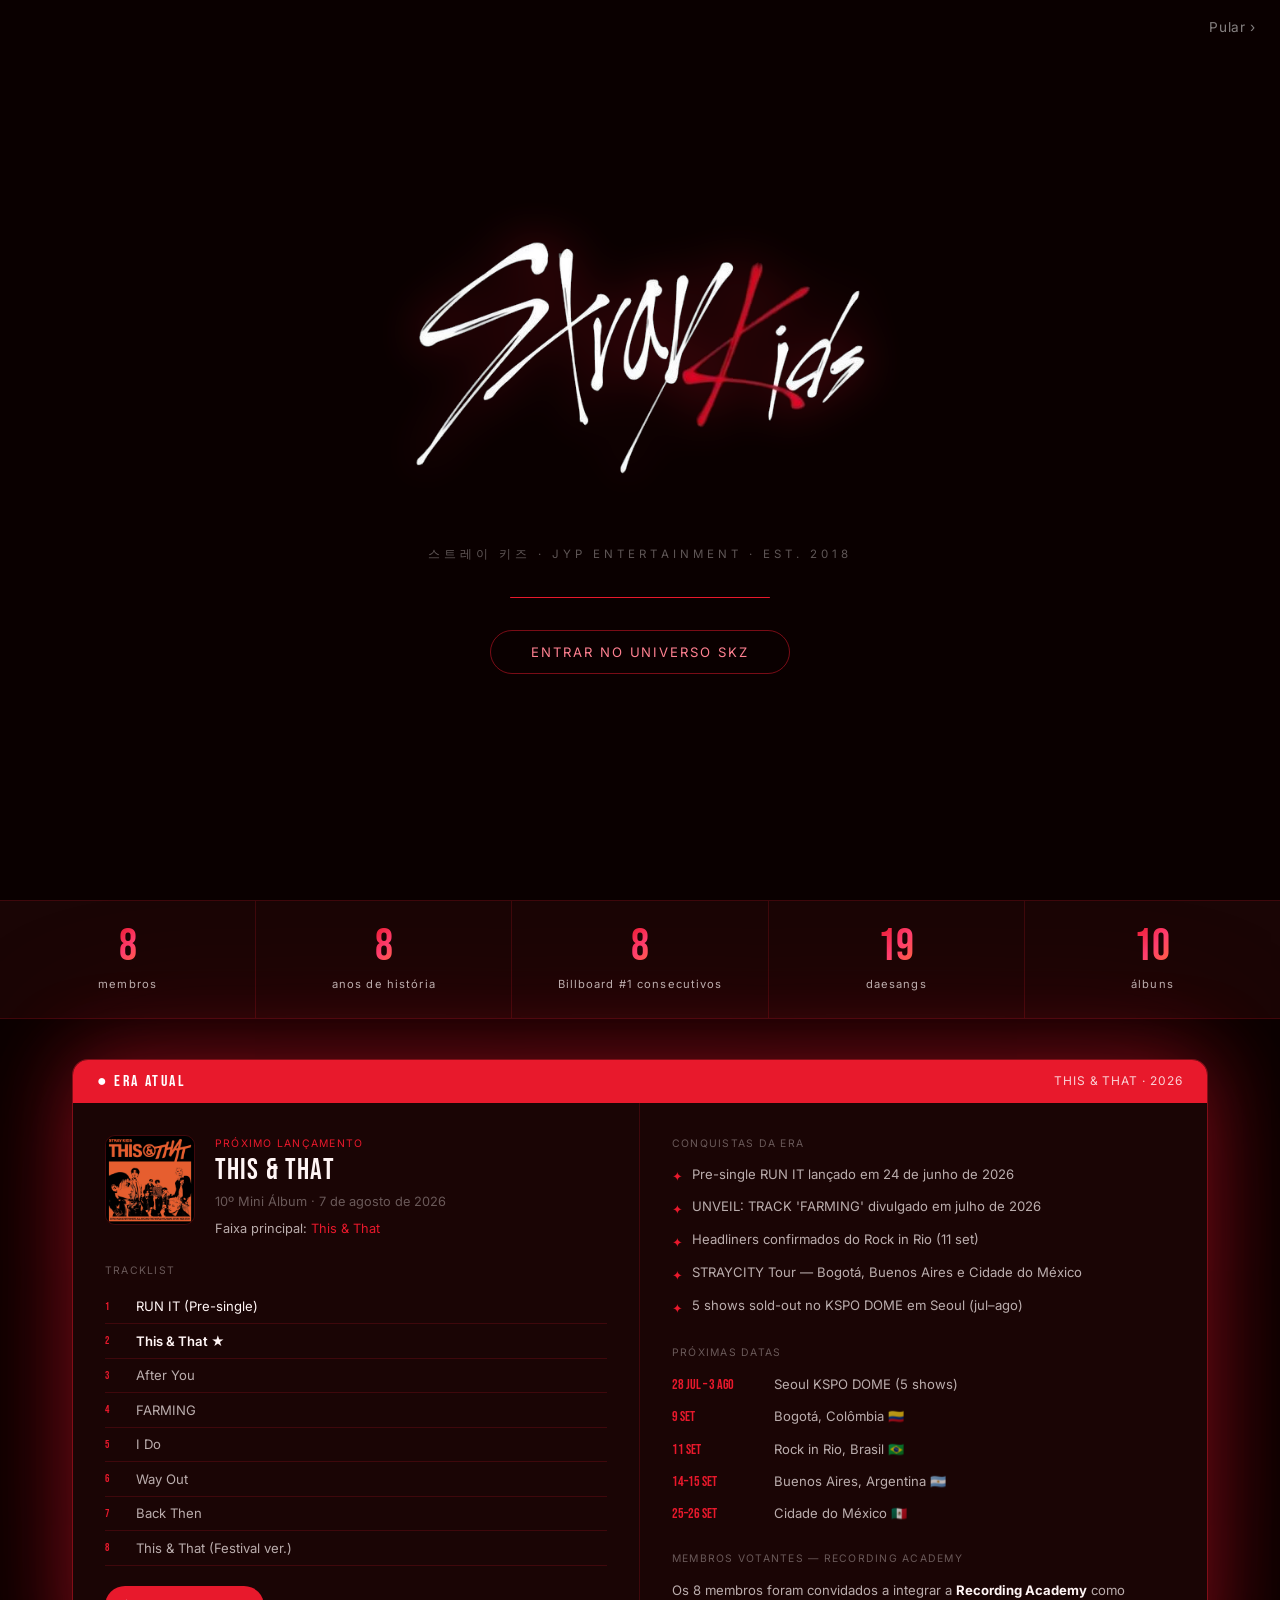
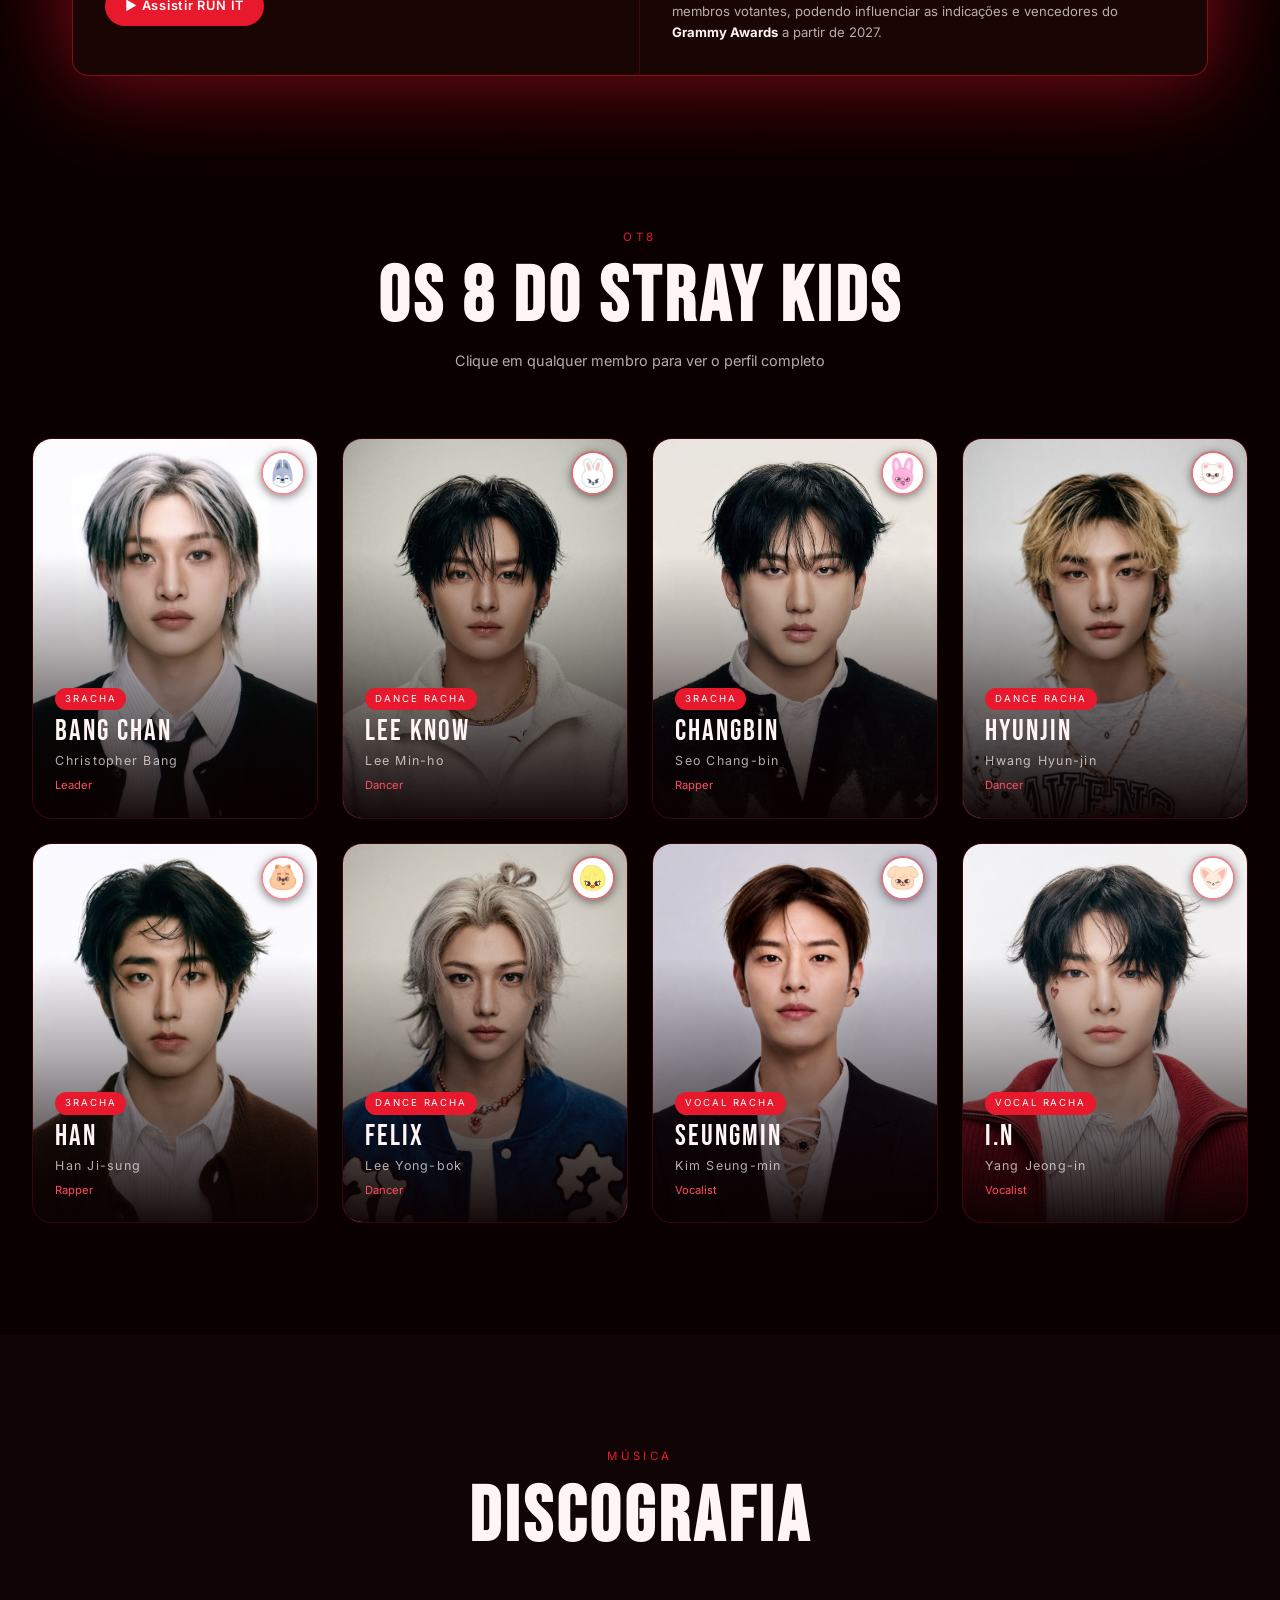
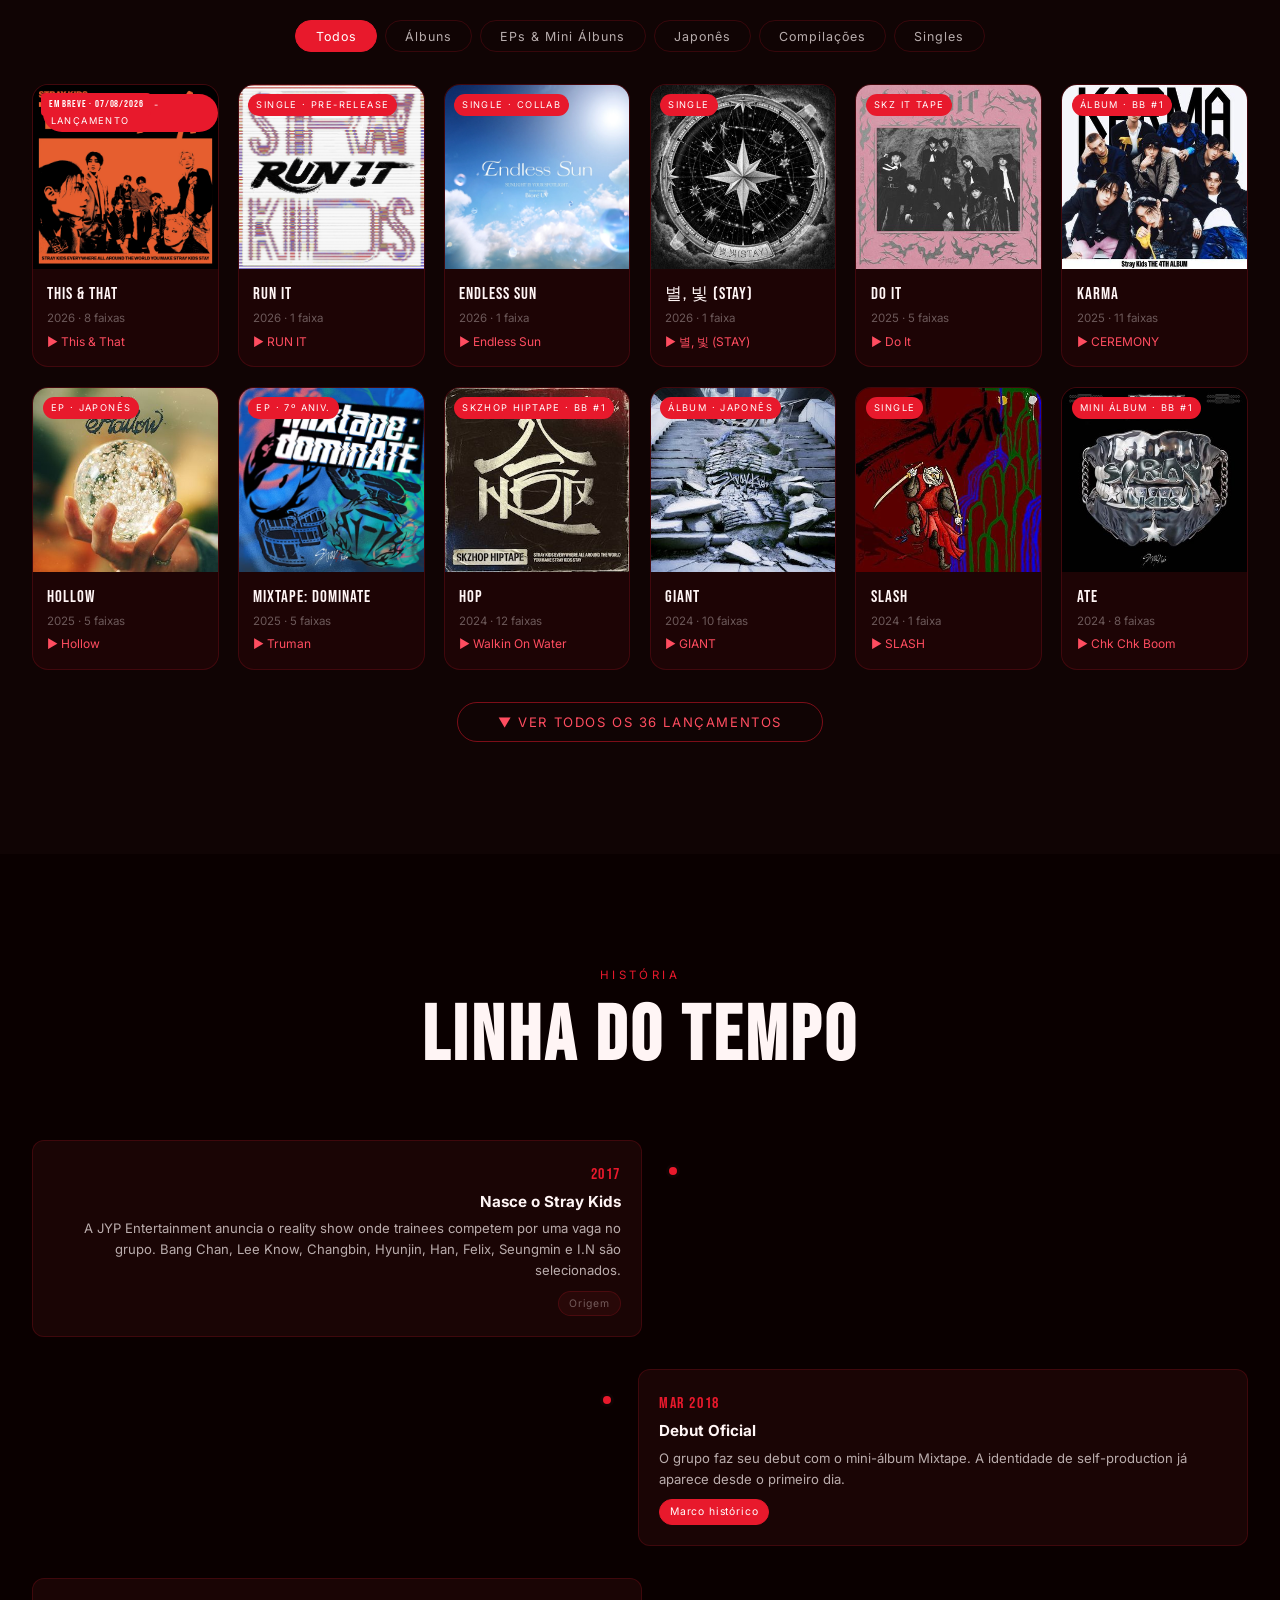
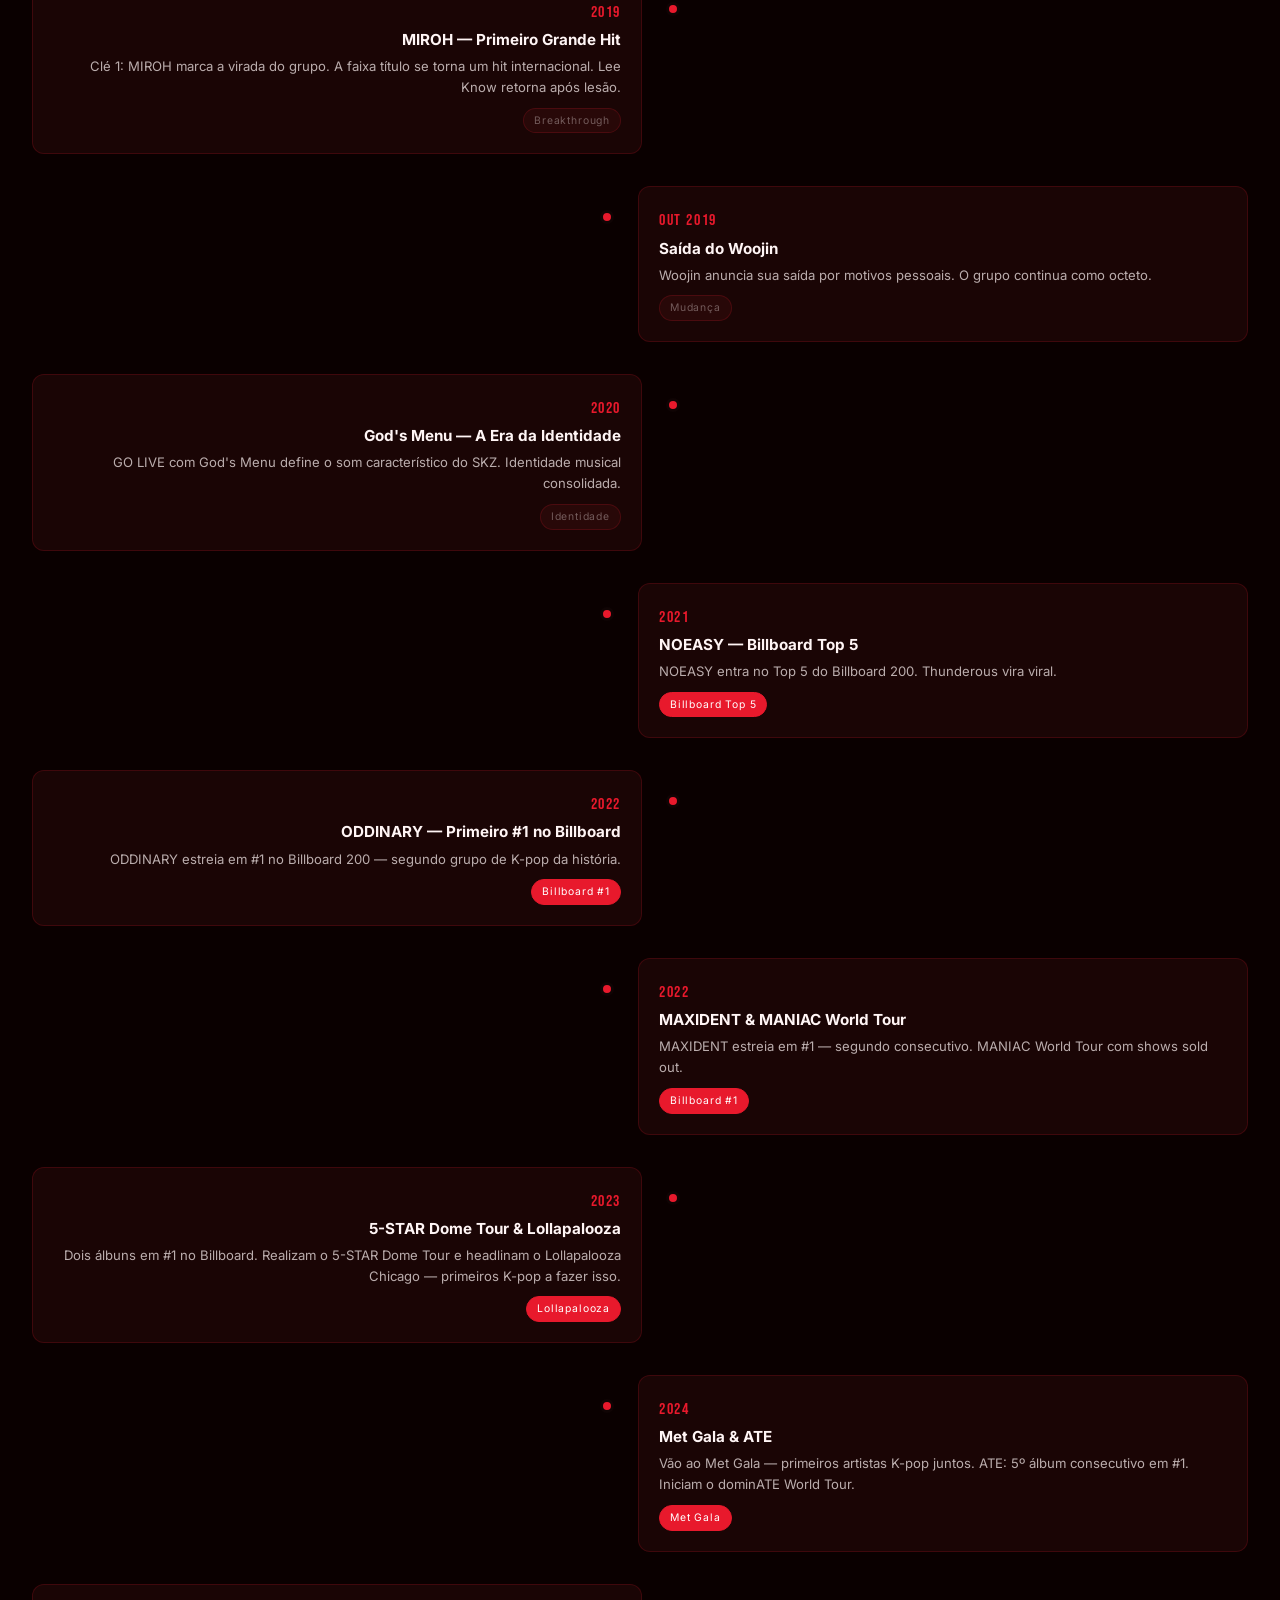
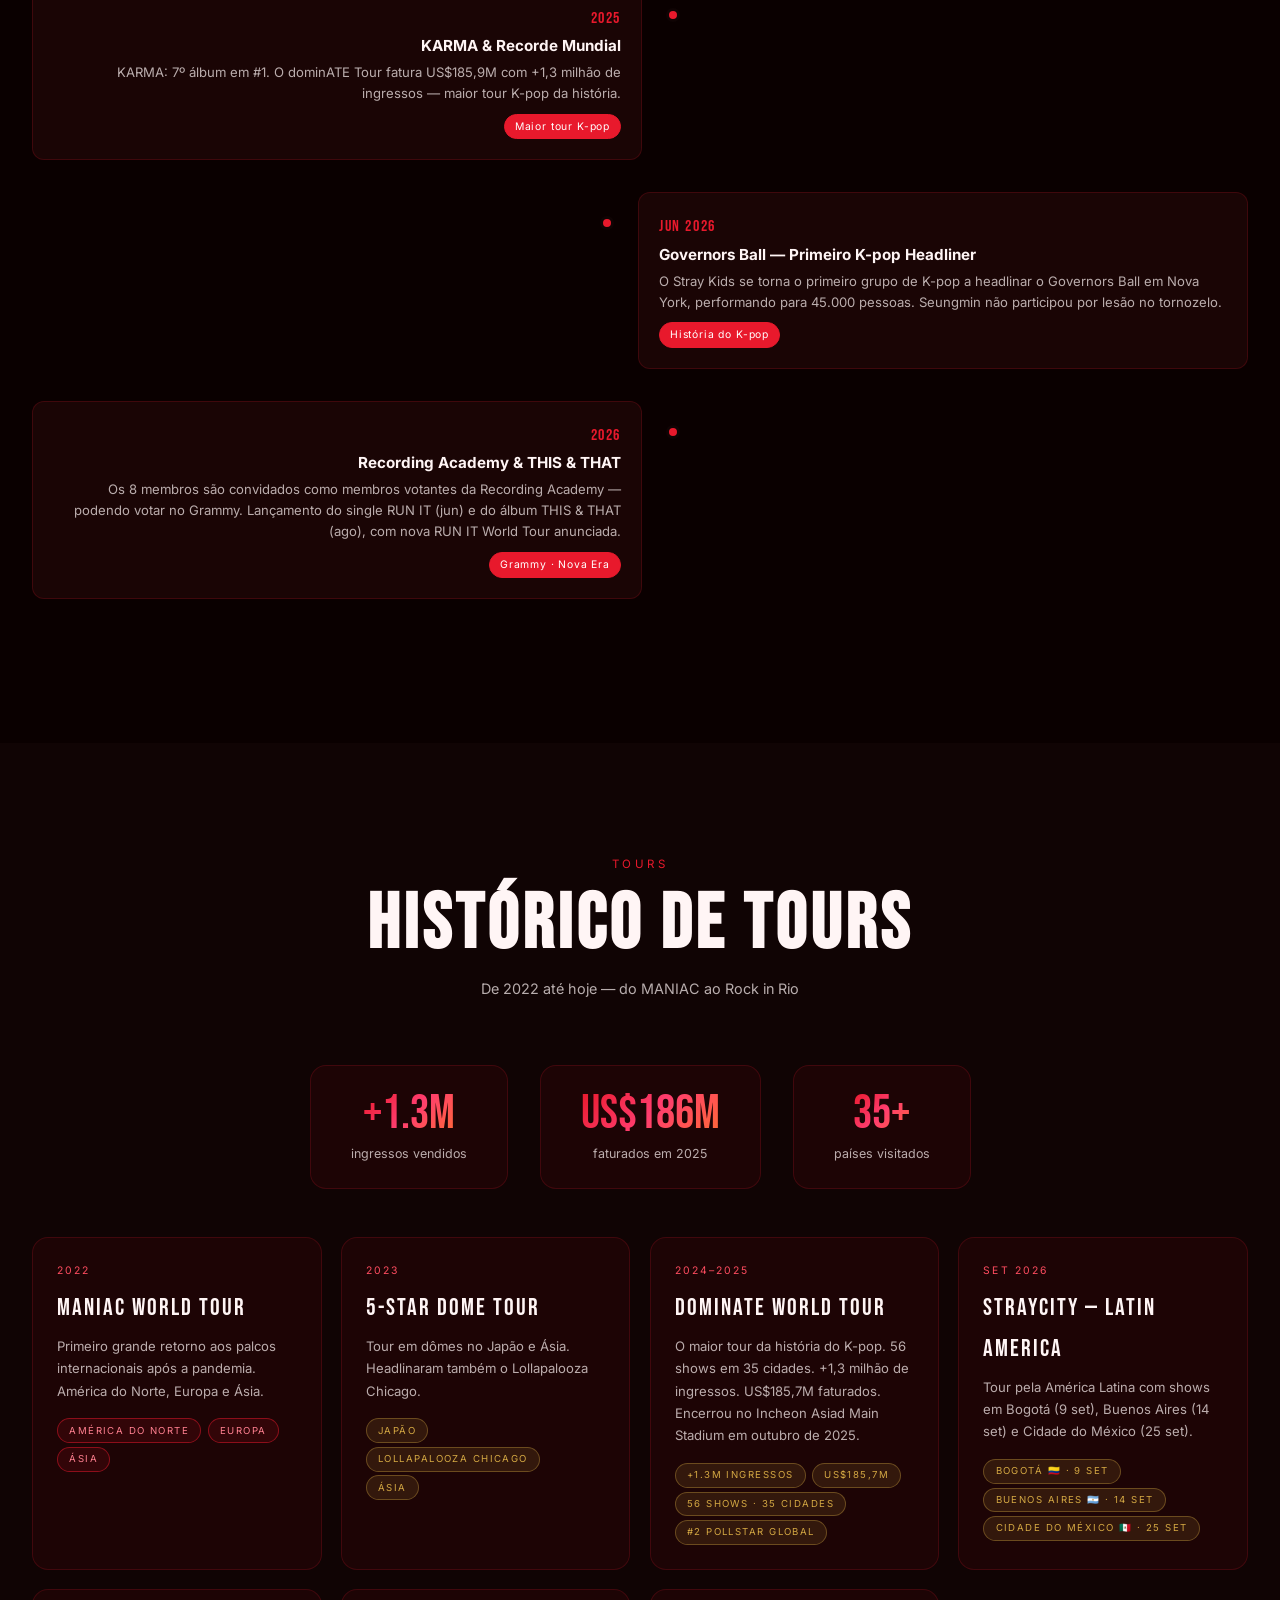
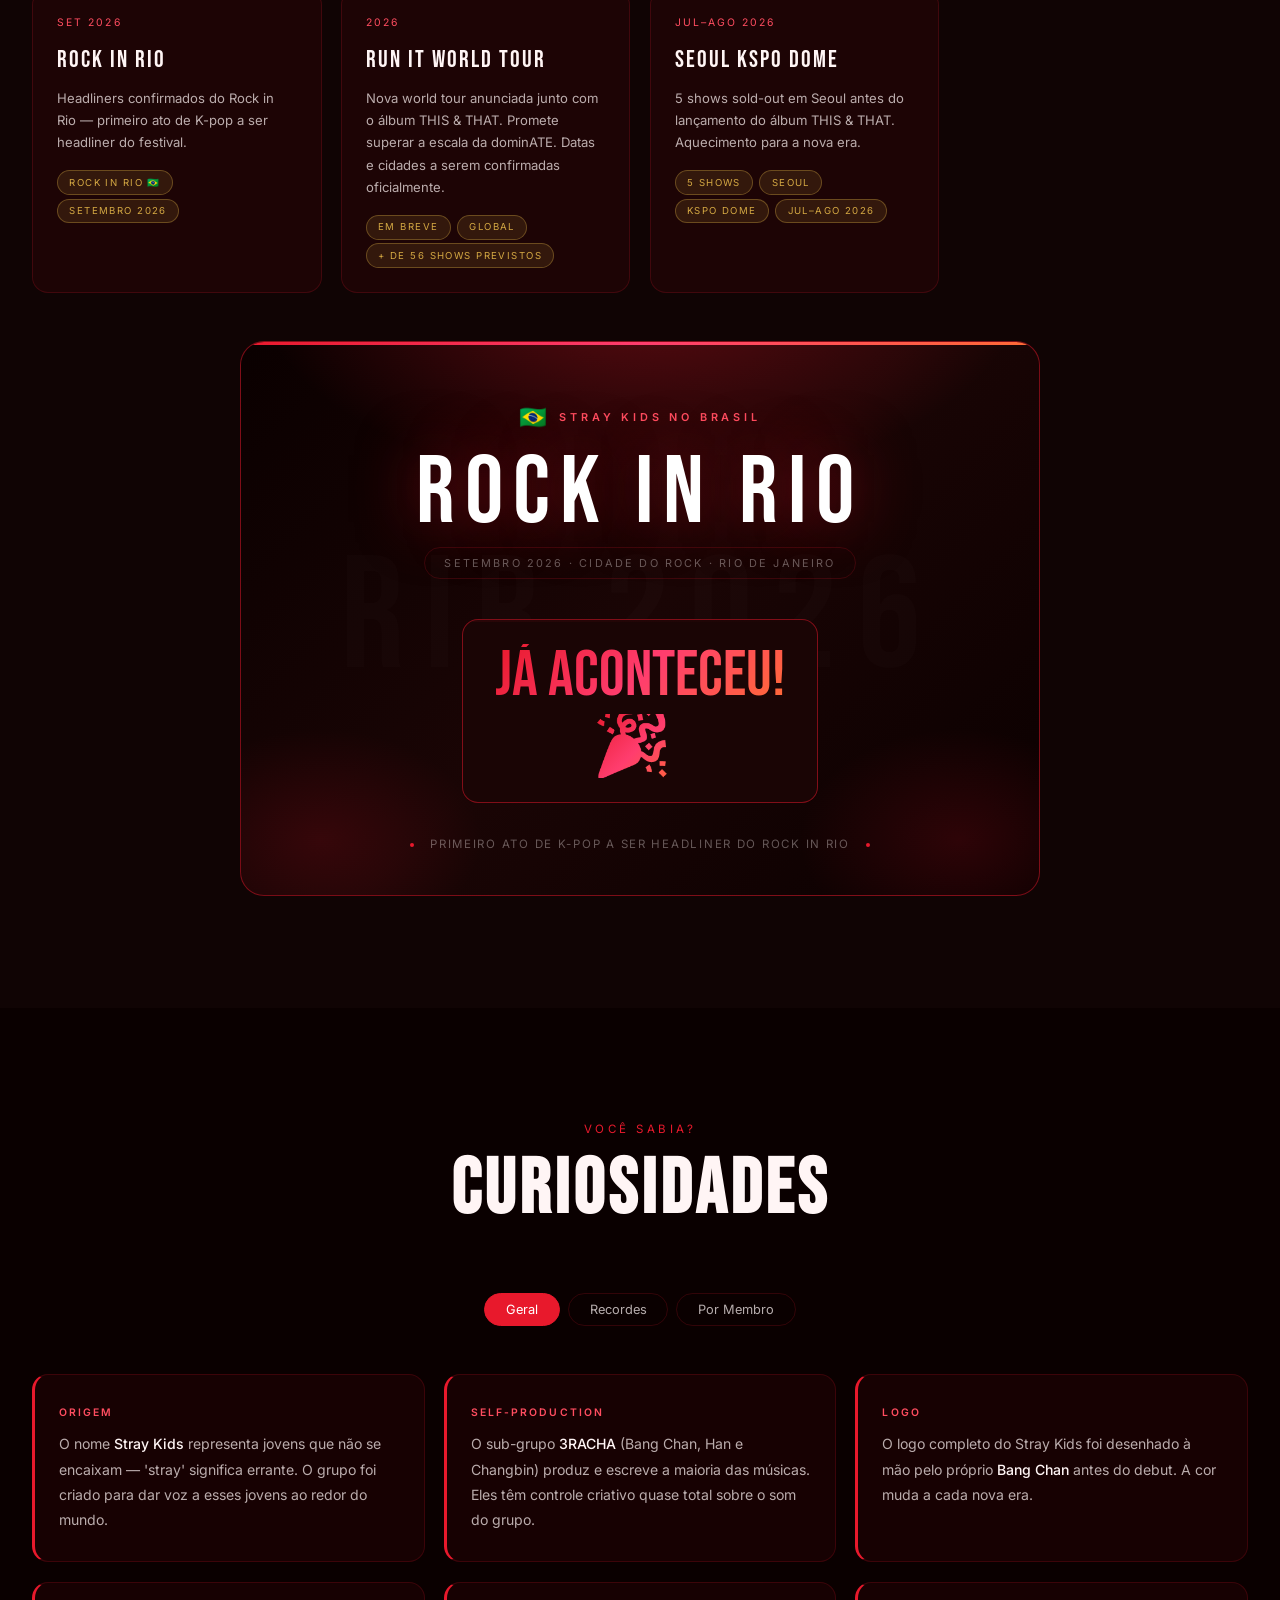
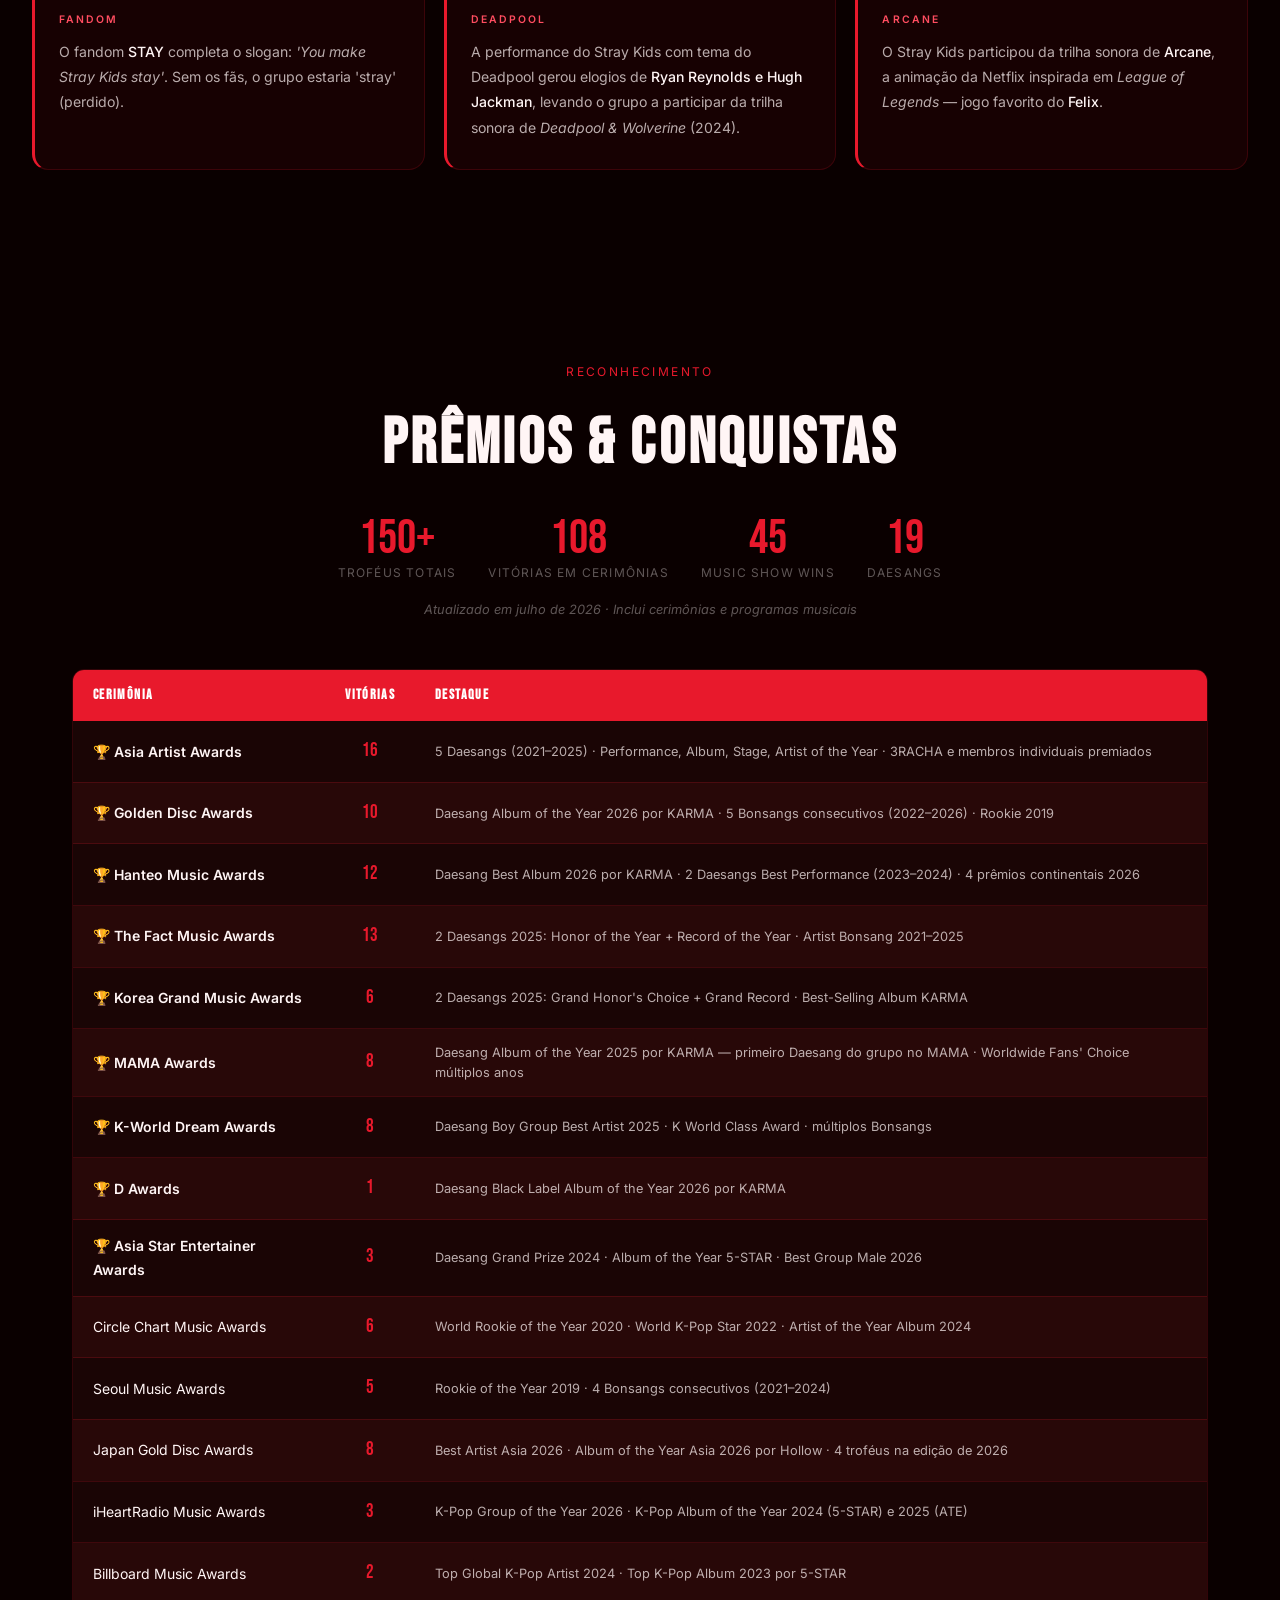
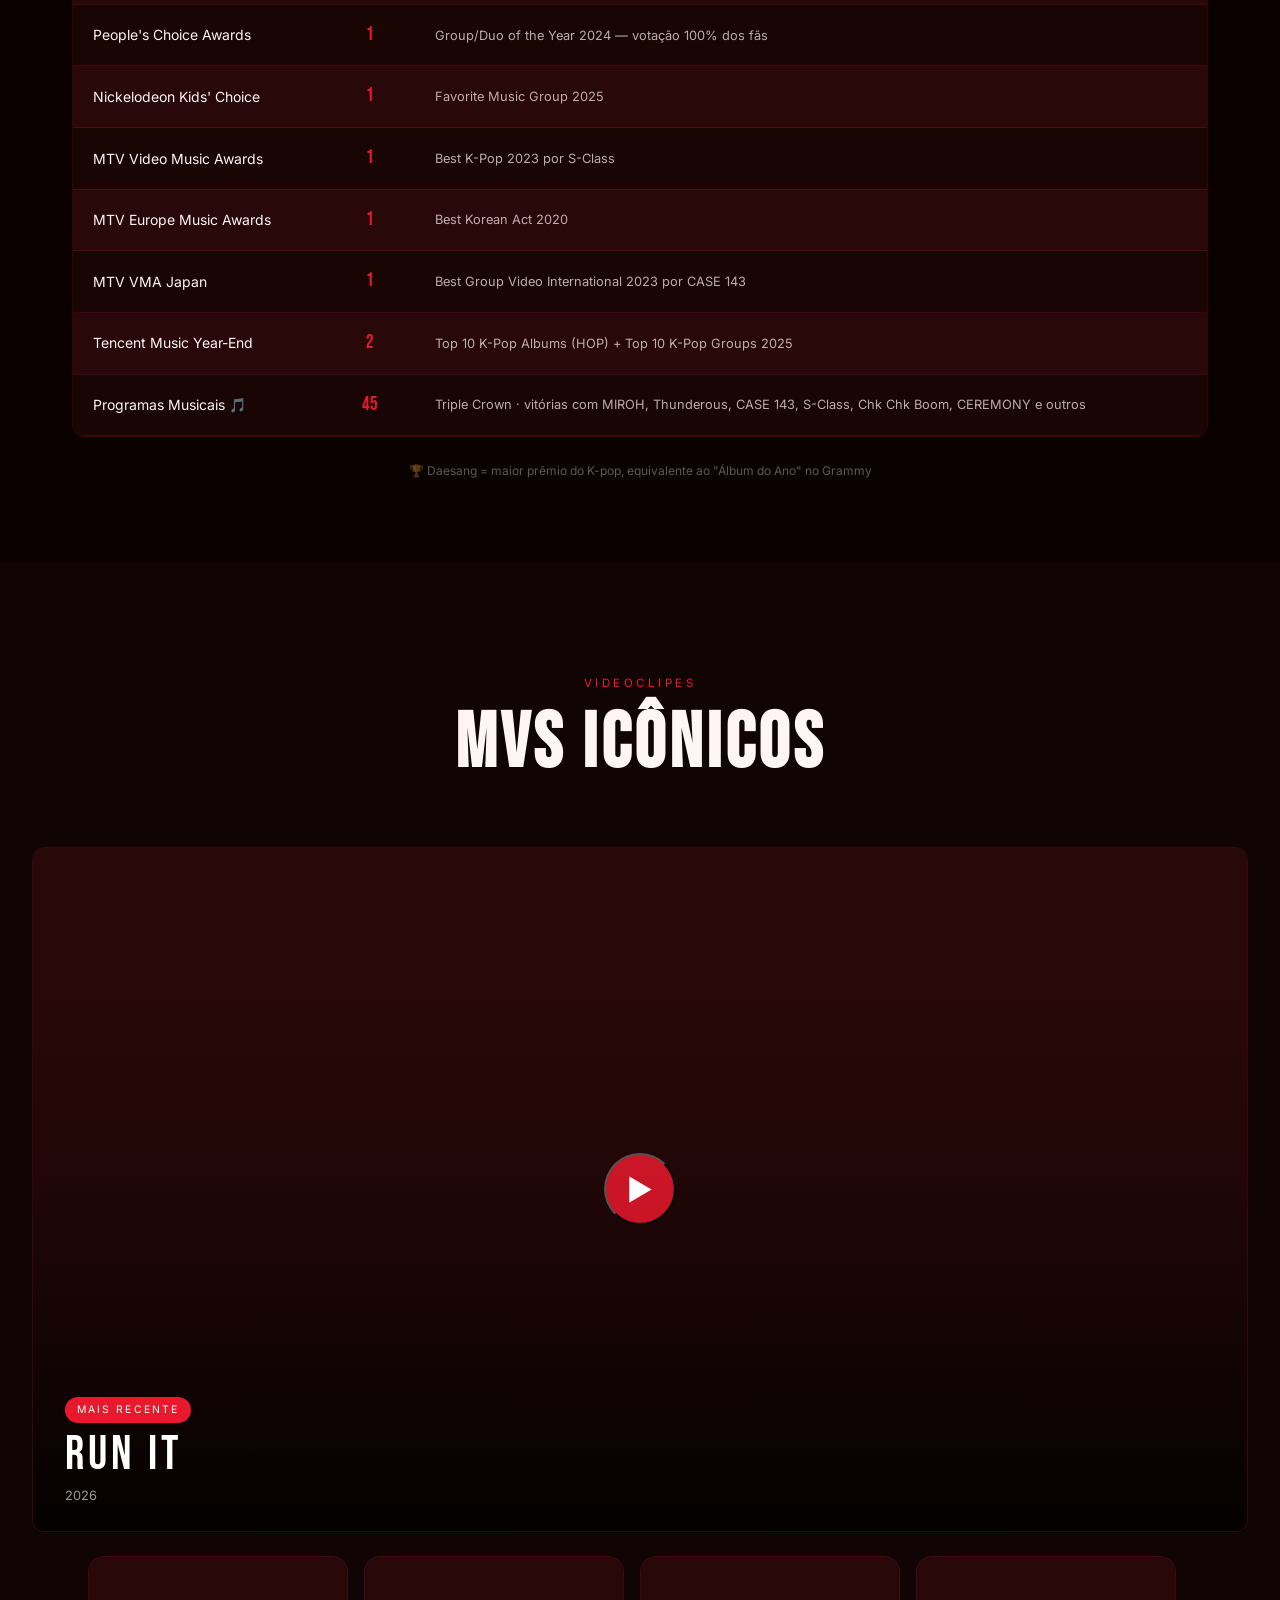
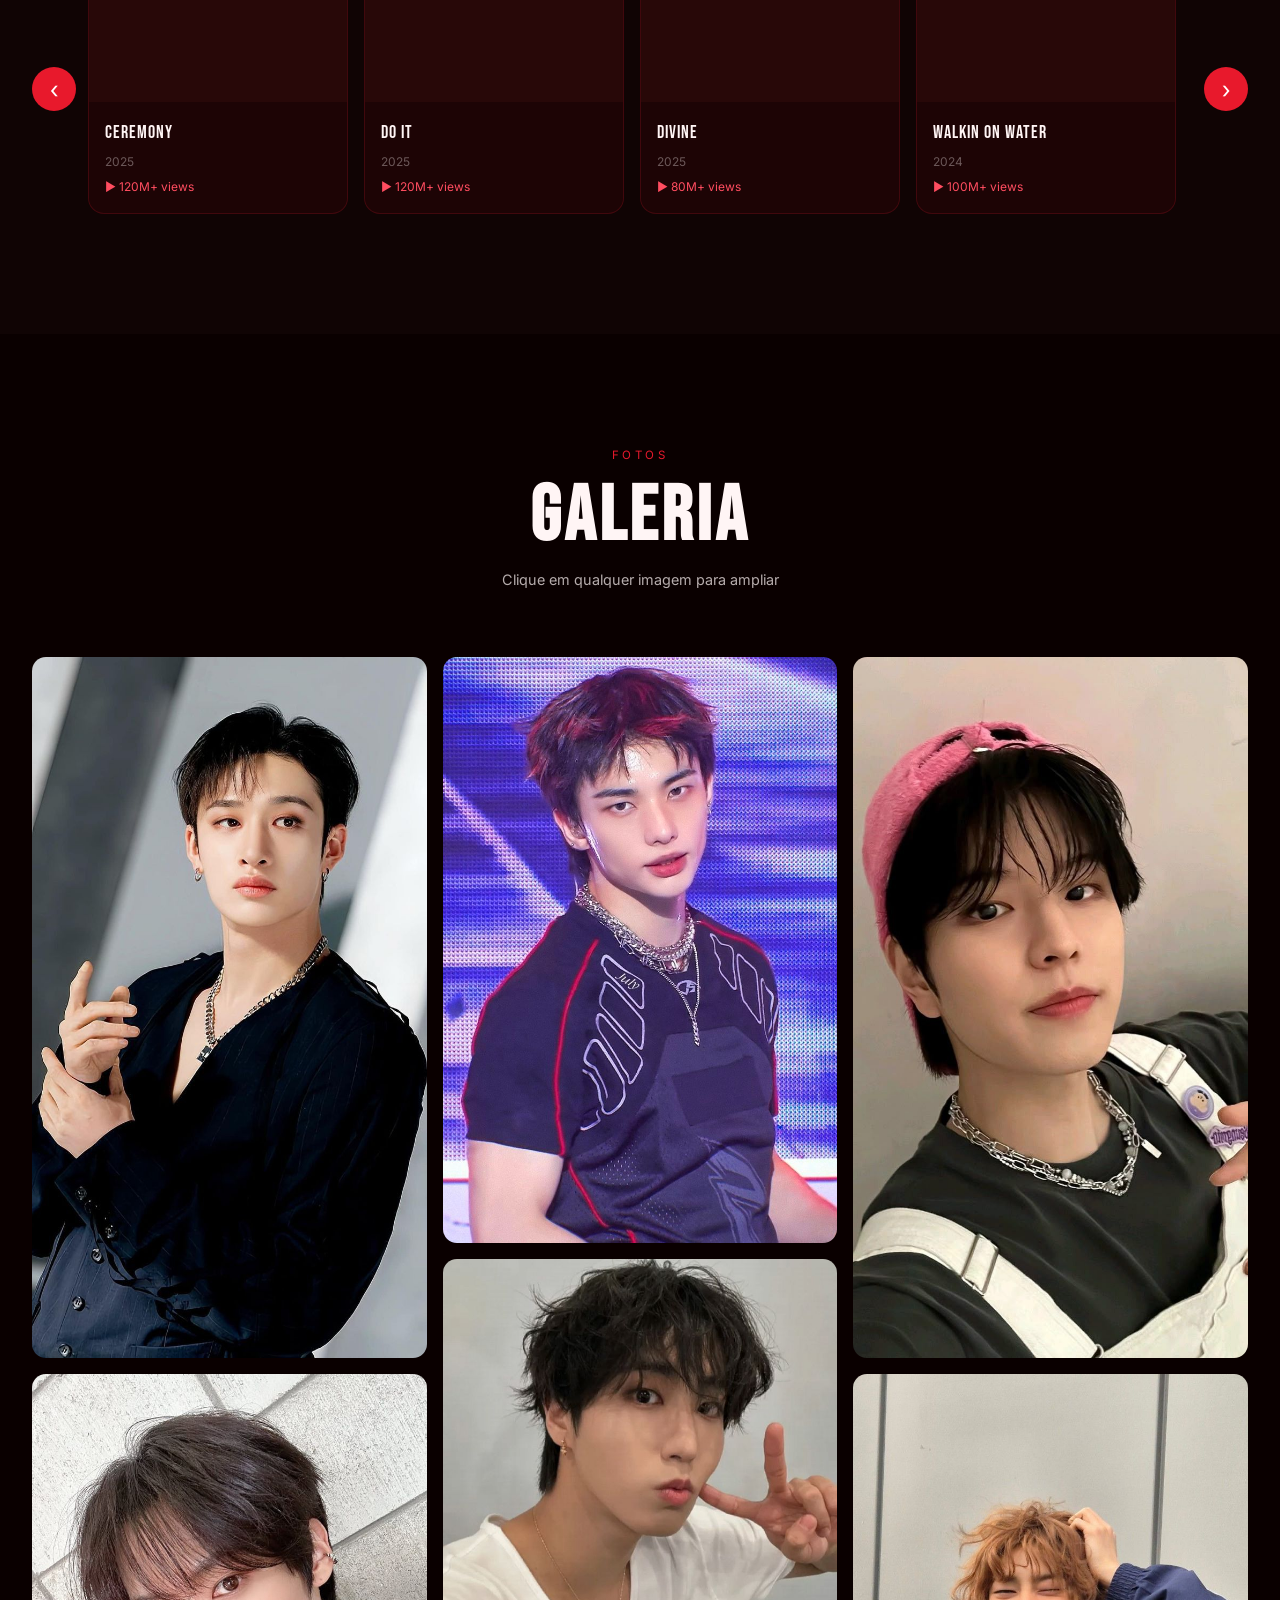
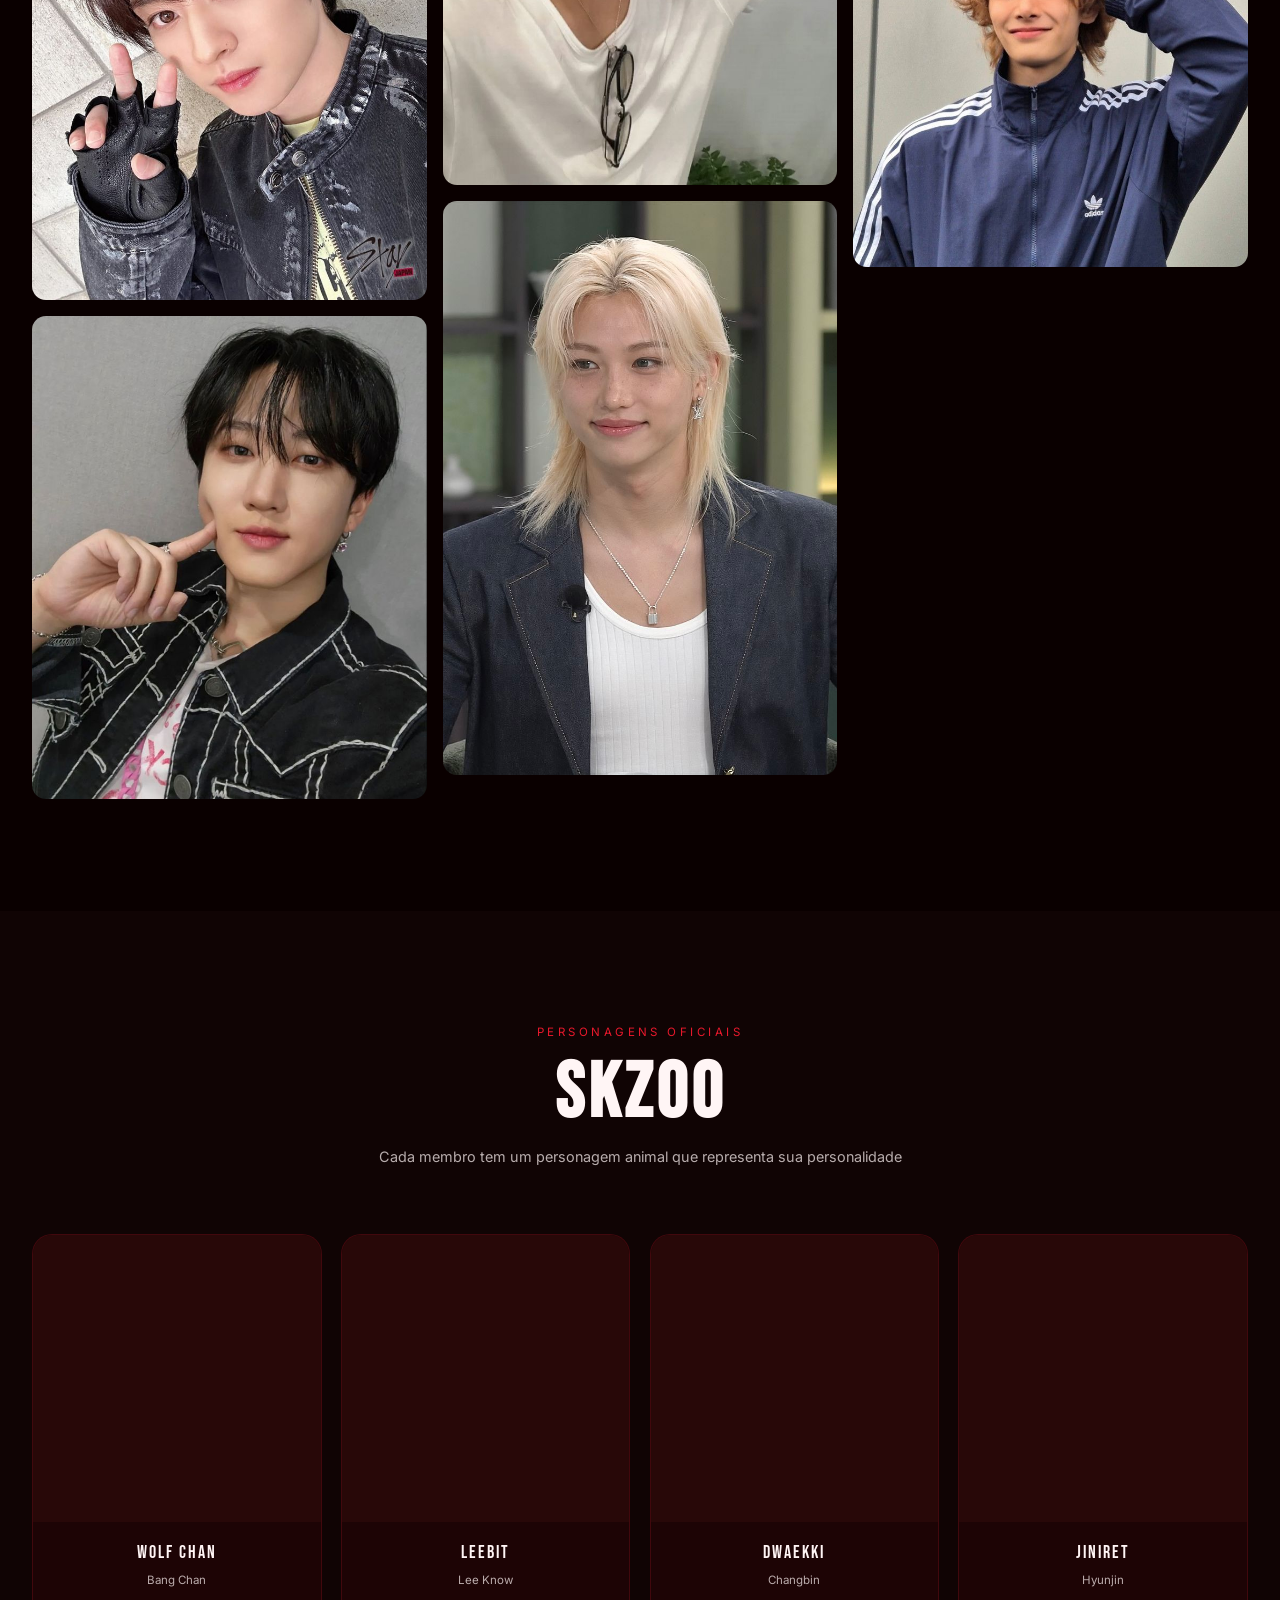
==== index.html @ e3e74835 "feat: guia de conteúdo, além da música, universo SKZ, TASY card, navbar dropdown, stream & votar rep" ====
<!DOCTYPE html>
<html lang="pt-BR">
<head>
  <meta charset="UTF-8" />
  <meta name="viewport" content="width=device-width, initial-scale=1.0" />
  <title>Stray Kids — Guia para Novos STAYs</title>
  <meta name="description" content="Fan page completa do Stray Kids — membros, discografia, SKZoo, MVs, tours, curiosidades e muito mais." />
  <meta name="keywords" content="Stray Kids, SKZ, K-pop, STAY, Bang Chan, Lee Know, Changbin, Hyunjin, Han, Felix, Seungmin, I.N, JYP" />
  <meta property="og:title" content="Stray Kids — Guia para Novos STAYs" />
  <meta property="og:description" content="Tudo sobre o Stray Kids: membros, discografia, MVs, curiosidades, tours e muito mais!" />
  <meta property="og:image" content="https://i.pinimg.com/1200x/72/25/51/7225515ff73a11383d014120bccc9230.jpg" />
  <meta property="og:url" content="https://laysa-eserrao.github.io/stray-kids-fanpage/" />
  <meta name="twitter:card" content="summary_large_image" />
  <link rel="icon" type="image/x-icon" href="favicon.ico">
  <link rel="icon" type="image/png" sizes="32x32" href="favicon-32x32.png">
  <link rel="apple-touch-icon" sizes="180x180" href="apple-touch-icon.png">
  <link rel="stylesheet" href="style.css" />
  <link href="https://fonts.googleapis.com/css2?family=Bebas+Neue&family=Inter:wght@400;500;600&display=swap" rel="stylesheet" />
  <!-- Google Analytics -->
  <script async src="https://www.googletagmanager.com/gtag/js?id=G-WPNMTCYJ6Q"></script>
  <script>window.dataLayer=window.dataLayer||[];function gtag(){dataLayer.push(arguments);}gtag('js',new Date());gtag('config','G-WPNMTCYJ6Q');</script>
</head>
<body>

<!-- INTRO -->
<div id="introScreen">
  <img id="introLogoImg" src="skz-logo-dark.png" alt="Stray Kids" style="width:min(480px,85vw);height:auto;object-fit:contain;margin-bottom:1.5rem;filter:drop-shadow(0 0 24px rgba(232,25,44,0.4))">
  <div class="intro-sub">스트레이 키즈 · JYP Entertainment · Est. 2018</div>
  <div class="intro-bar"><div class="intro-fill"></div></div>
  <button id="introSkipBtn" style="position:absolute;top:1.2rem;right:1.5rem;background:transparent;border:none;color:rgba(255,255,255,0.5);font-size:.85rem;cursor:pointer;letter-spacing:.05em">Pular ›</button>
  <button class="intro-enter-btn" id="introEnterBtn">Entrar no Universo SKZ</button>
</div>

<!-- NAV -->
<nav id="navbar">
  <a href="#" class="nav-logo" id="navLogo">
    <img id="logoImg" src="skz-logo-dark.png" alt="Stray Kids" style="height:32px;width:auto;object-fit:contain;transition:opacity .3s">
  </a>
  <ul class="nav-links" id="navLinks">
    <li><a href="#era-atual">Era Atual</a></li>
    <li><a href="#membros">Membros</a></li>
    <li><a href="#discografia">Discografia</a></li>
    <li><a href="#timeline">História</a></li>
    <li><a href="#tours">Tours</a></li>
    <li><a href="#mvs">MVs</a></li>
    <li><a href="#galeria">Galeria</a></li>
    <li class="nav-dropdown">
      <button class="nav-dropdown-btn" type="button">Mais ▾</button>
      <div class="nav-dropdown-menu">
        <a href="#curiosidades" class="nav-dropdown-item">Curiosidades</a>
        <a href="#premios" class="nav-dropdown-item">Prêmios</a>
        <a href="#skzoo" class="nav-dropdown-item">SKZoo</a>
        <a href="#novos-stays" class="nav-dropdown-item">Novos STAYs</a>
        <a href="#universo" class="nav-dropdown-item">Universo SKZ</a>
        <a href="#alem-da-musica" class="nav-dropdown-item">Além da Música</a>
        <a href="#guia-conteudo" class="nav-dropdown-item">Guia de Conteúdo</a>
      </div>
    </li>
  </ul>
  <div class="nav-controls">
    <div id="langControls" class="lang-controls"></div>
    <button class="nav-search-btn" id="searchOpenBtn" title="Buscar" aria-label="Abrir busca">🔍</button>
    <button id="themeToggleBtn" class="nav-btn" aria-label="Alternar tema claro/escuro">🌙</button>
    <button class="nav-toggle" id="navToggle" aria-label="Abrir menu">☰</button>
  </div>
</nav>

<!-- HERO -->
<section id="hero">
  <div class="hero-bg"></div>
  <canvas id="heroCanvas"></canvas>
  <div class="hero-content">
    <div class="hero-badge"><span class="badge-dot"></span><span>Rock in Rio 2026 · Setembro 🇧🇷</span></div>
    <p class="hero-eyebrow">스트레이 키즈 · JYP Entertainment · Self-produced · Est. 2018</p>
    <h1 class="hero-title">
      <img id="heroLogoImg" src="skz-logo-dark.png" alt="Stray Kids" style="width:min(600px,85vw);height:auto;object-fit:contain;filter:drop-shadow(0 0 28px rgba(232,25,44,0.35))">
    </h1>
    <p class="hero-tagline">"You make Stray Kids stay"</p>
    <div class="hero-members">
      <span>Bang Chan</span><span>·</span><span>Lee Know</span><span>·</span>
      <span>Changbin</span><span>·</span><span>Hyunjin</span><span>·</span>
      <span>Han</span><span>·</span><span>Felix</span><span>·</span>
      <span>Seungmin</span><span>·</span><span>I.N</span>
    </div>
    <div class="hero-btns">
      <a href="#membros" class="btn btn-primary">Conhecer os membros →</a>
      <a href="#discografia" class="btn btn-outline">Ver discografia</a>
    </div>
  </div>
  <div class="hero-scroll"><span>Scroll</span><div class="scroll-line"></div></div>
</section>

<!-- STATS -->
<div class="stats-bar" id="statsBar">
  <div class="stat-item"><span class="stat-num" data-target="8">0</span><span class="stat-label">membros</span></div>
  <div class="stat-item"><span class="stat-num" data-target="8">0</span><span class="stat-label">anos de história</span></div>
  <div class="stat-item"><span class="stat-num" data-target="8">0</span><span class="stat-label">Billboard #1 consecutivos</span></div>
  <div class="stat-item"><span class="stat-num" data-target="19">0</span><span class="stat-label">daesangs</span></div>
  <div class="stat-item"><span class="stat-num" data-target="10">0</span><span class="stat-label">álbuns</span></div>
</div>

<!-- ERA ATUAL -->
<section id="era-atual" style="padding:2.5rem 2rem;max-width:1200px;margin:0 auto">
  <div id="eraAtualContainer"></div>
</section>

<!-- MEMBROS -->
<section id="membros" class="section">
  <div class="section-header">
    <span class="section-label" data-i18n="members_label">OT8</span>
    <h2 class="section-title" data-i18n="members_title">Os 8 do Stray Kids</h2>
    <p class="section-desc">Clique em qualquer membro para ver o perfil completo</p>
  </div>
  <div class="members-grid" id="membersGrid"></div>
</section>

<!-- MODAL -->
<div id="memberModal" class="modal-backdrop hidden" role="dialog" aria-modal="true" aria-label="Perfil do membro">
  <div class="member-modal">
    <button class="modal-close-btn" id="modalCloseBtn" aria-label="Fechar perfil do membro">✕</button>
    <div class="modal-img-side" id="modalImgSide"></div>
    <div class="modal-info-side" id="modalInfoSide"></div>
  </div>
</div>

<!-- DISCOGRAFIA -->
<section id="discografia" class="section-alt">
  <div class="section-header">
    <span class="section-label" data-i18n="disco_label">Música</span>
    <h2 class="section-title" data-i18n="disco_title">Discografia</h2>
  </div>
  <div class="disco-filters">
    <button class="filter-btn active" data-filter="all">Todos</button>
    <button class="filter-btn" data-filter="full">Álbuns</button>
    <button class="filter-btn" data-filter="ep">EPs & Mini Álbuns</button>
    <button class="filter-btn" data-filter="japanese">Japonês</button>
    <button class="filter-btn" data-filter="compilation">Compilações</button>
    <button class="filter-btn" data-filter="single">Singles</button>
  </div>
  <div class="disco-grid" id="discoGrid"></div>
</section>

<!-- TIMELINE -->
<section id="timeline" class="section">
  <div class="section-header">
    <span class="section-label" data-i18n="history_label">História</span>
    <h2 class="section-title" data-i18n="history_title">Linha do Tempo</h2>
  </div>
  <div class="timeline-container" id="timelineContainer"></div>
</section>

<!-- TOURS -->
<section id="tours" class="section-alt">
  <div class="section-header">
    <span class="section-label" data-i18n="tours_label">Tours</span>
    <h2 class="section-title" data-i18n="tours_title">Histórico de Tours</h2>
    <p class="section-desc">De 2022 até hoje — do MANIAC ao Rock in Rio</p>
  </div>
  <div class="tour-stats-row">
    <div class="tour-stat-card"><span class="tour-stat-num">+1.3M</span><span class="tour-stat-label">ingressos vendidos</span></div>
    <div class="tour-stat-card"><span class="tour-stat-num">US$186M</span><span class="tour-stat-label">faturados em 2025</span></div>
    <div class="tour-stat-card"><span class="tour-stat-num">35+</span><span class="tour-stat-label">países visitados</span></div>
  </div>
  <div class="tours-grid" id="toursGrid"></div>
  <div class="rir-wrap">
    <div class="rir-bg-text">RIR 2026</div>
    <div class="rir-top">
      <span class="rir-flag">🇧🇷</span>
      <span class="rir-eyebrow">Stray Kids no Brasil</span>
    </div>
    <div class="rir-title">ROCK IN RIO</div>
    <div class="rir-date-badge">Setembro 2026 · Cidade do Rock · Rio de Janeiro</div>
    <div class="rir-units" id="rirCountdown"></div>
    <div class="rir-bottom">
      <span class="rir-dot"></span>
      <span class="rir-tagline">Primeiro ato de K-pop a ser headliner do Rock in Rio</span>
      <span class="rir-dot"></span>
    </div>
  </div>
</section>

<!-- CURIOSIDADES -->
<section id="curiosidades" class="section">
  <div class="section-header">
    <span class="section-label" data-i18n="facts_label">Você Sabia?</span>
    <h2 class="section-title" data-i18n="facts_title">Curiosidades</h2>
  </div>
  <div class="facts-tabs" id="factsTabs">
    <button class="facts-tab active" data-tab="geral">Geral</button>
    <button class="facts-tab" data-tab="recordes">Recordes</button>
    <button class="facts-tab" data-tab="membros">Por Membro</button>
  </div>
  <div class="facts-grid" id="factsGrid"></div>
</section>

<!-- PRÊMIOS -->
<section id="premios" style="padding:5rem 2rem;max-width:1200px;margin:0 auto">
  <div style="text-align:center;margin-bottom:3rem">
    <p style="font-size:.75rem;letter-spacing:.2em;color:var(--ac);margin-bottom:.5rem">RECONHECIMENTO</p>
    <h2 style="font-family:'Bebas Neue',sans-serif;font-size:clamp(2.5rem,6vw,4rem);color:var(--t1);letter-spacing:.05em;margin-bottom:1rem">Prêmios & Conquistas</h2>
    <div style="display:flex;justify-content:center;gap:2rem;flex-wrap:wrap;margin-bottom:1rem">
      <div style="text-align:center">
        <div style="font-family:'Bebas Neue',sans-serif;font-size:3rem;color:var(--ac);line-height:1">150+</div>
        <div style="font-size:.75rem;letter-spacing:.1em;color:var(--t3)">TROFÉUS TOTAIS</div>
      </div>
      <div style="text-align:center">
        <div style="font-family:'Bebas Neue',sans-serif;font-size:3rem;color:var(--ac);line-height:1">108</div>
        <div style="font-size:.75rem;letter-spacing:.1em;color:var(--t3)">VITÓRIAS EM CERIMÔNIAS</div>
      </div>
      <div style="text-align:center">
        <div style="font-family:'Bebas Neue',sans-serif;font-size:3rem;color:var(--ac);line-height:1">45</div>
        <div style="font-size:.75rem;letter-spacing:.1em;color:var(--t3)">MUSIC SHOW WINS</div>
      </div>
      <div style="text-align:center">
        <div style="font-family:'Bebas Neue',sans-serif;font-size:3rem;color:var(--ac);line-height:1">19</div>
        <div style="font-size:.75rem;letter-spacing:.1em;color:var(--t3)">DAESANGS</div>
      </div>
    </div>
    <p style="font-size:.8rem;color:var(--t3);font-style:italic">Atualizado em julho de 2026 · Inclui cerimônias e programas musicais</p>
  </div>

  <div style="overflow-x:auto;border-radius:12px;border:1px solid var(--bd)">
    <table id="premiosTable" style="width:100%;border-collapse:collapse;font-size:.875rem">
      <thead>
        <tr style="background:var(--ac)">
          <th style="padding:.875rem 1.25rem;text-align:left;font-family:'Bebas Neue',sans-serif;letter-spacing:.1em;color:#fff;font-size:.85rem">CERIMÔNIA</th>
          <th style="padding:.875rem 1.25rem;text-align:center;font-family:'Bebas Neue',sans-serif;letter-spacing:.1em;color:#fff;font-size:.85rem">VITÓRIAS</th>
          <th style="padding:.875rem 1.25rem;text-align:left;font-family:'Bebas Neue',sans-serif;letter-spacing:.1em;color:#fff;font-size:.85rem">DESTAQUE</th>
        </tr>
      </thead>
      <tbody id="premiosTbody"></tbody>
    </table>
  </div>
  <p style="text-align:center;margin-top:1.5rem;font-size:.75rem;color:var(--t3)">🏆 Daesang = maior prêmio do K-pop, equivalente ao "Álbum do Ano" no Grammy</p>
</section>

<!-- MVs -->
<section id="mvs" class="section-alt">
  <div class="section-header">
    <span class="section-label" data-i18n="mvs_label">Videoclipes</span>
    <h2 class="section-title" data-i18n="mvs_title">MVs Icônicos</h2>
  </div>
  <div id="mvsFeatured"></div>
  <div class="mvs-wrap">
    <button class="mvs-btn-left" onclick="document.getElementById('mvsCarousel').scrollBy({left:-300,behavior:'smooth'})">‹</button>
    <div id="mvsCarousel" class="mvs-scroll"></div>
    <button class="mvs-btn-right" onclick="document.getElementById('mvsCarousel').scrollBy({left:300,behavior:'smooth'})">›</button>
  </div>
</section>

<!-- GALERIA -->
<section id="galeria" class="section">
  <div class="section-header">
    <span class="section-label" data-i18n="gallery_label">Fotos</span>
    <h2 class="section-title" data-i18n="gallery_title">Galeria</h2>
    <p class="section-desc">Clique em qualquer imagem para ampliar</p>
  </div>
  <div class="gallery-masonry" id="galleryGrid"></div>
</section>

<!-- LIGHTBOX -->
<div id="lightbox" class="lightbox hidden" role="dialog" aria-modal="true" aria-label="Visualização de imagem">
  <button id="lbClose" class="lb-btn lb-close" aria-label="Fechar imagem">✕</button>
  <img id="lbImg" src="" alt="" />
</div>

<!-- SKZOO -->
<section id="skzoo" class="section-alt">
  <div class="section-header">
    <span class="section-label" data-i18n="skzoo_label">Personagens Oficiais</span>
    <h2 class="section-title" data-i18n="skzoo_title">SKZoo</h2>
    <p class="section-desc">Cada membro tem um personagem animal que representa sua personalidade</p>
  </div>
  <div class="skzoo-grid" id="skzooGrid"></div>
</section>


<button id="backToTop" class="back-to-top" aria-label="Voltar ao topo">↑</button>




<!-- PARA NOVOS STAYs -->
<section id="novos-stays" class="section-alt">
  <div class="section-header">
    <span class="section-label" data-i18n="newstays_label">Bem-vindo ao fandom</span>
    <h2 class="section-title" data-i18n="newstays_title">Para Novos STAYs</h2>
    <p class="section-desc">Começando do zero? Aqui está tudo que você precisa saber</p>
  </div>
  <div class="new-stays-grid" id="newStaysGrid"></div>
</section>

<!-- UNIVERSO -->
<section id="universo" style="padding:5rem 2rem;max-width:1200px;margin:0 auto">
  <div style="text-align:center;margin-bottom:3rem">
    <p style="font-size:.75rem;letter-spacing:.2em;color:var(--ac);margin-bottom:.5rem">PARA NOVOS STAYS</p>
    <h2 style="font-family:'Bebas Neue',sans-serif;font-size:clamp(2.5rem,6vw,4rem);color:var(--t1);letter-spacing:.05em">Entenda o Universo SKZ</h2>
    <p style="color:var(--t2);font-size:.95rem;max-width:600px;margin:.75rem auto 0">Tudo que você precisa saber para mergulhar de cabeça no mundo do Stray Kids.</p>
  </div>
  <div id="universoGrid"></div>
</section>

<!-- ALÉM DA MÚSICA -->
<section id="alem-da-musica" style="padding:5rem 2rem;max-width:1200px;margin:0 auto">
  <div style="text-align:center;margin-bottom:3rem">
    <p style="font-size:.75rem;letter-spacing:.2em;color:var(--ac);margin-bottom:.5rem">CURIOSIDADES</p>
    <h2 style="font-family:'Bebas Neue',sans-serif;font-size:clamp(2.5rem,6vw,4rem);color:var(--t1);letter-spacing:.05em">Além da Música</h2>
    <p style="color:var(--t2);font-size:.95rem;max-width:600px;margin:.75rem auto 0">Conheça melhor o Stray Kids além dos palcos e dos álbuns.</p>
  </div>
  <div id="alemGrid"></div>
</section>

<!-- GUIA DE CONTEÚDO -->
<section id="guia-conteudo" style="padding:5rem 2rem;max-width:1200px;margin:0 auto">
  <div style="text-align:center;margin-bottom:3rem">
    <p style="font-size:.75rem;letter-spacing:.2em;color:var(--ac);margin-bottom:.5rem">PARA NOVOS STAYS</p>
    <h2 style="font-family:'Bebas Neue',sans-serif;font-size:clamp(2.5rem,6vw,4rem);color:var(--t1);letter-spacing:.05em">Guia de Conteúdo</h2>
    <p style="color:var(--t2);font-size:.95rem;max-width:600px;margin:.75rem auto 0">Por onde começar a assistir? Escolha sua trilha e mergulhe no universo SKZ.</p>
  </div>
  <div id="guiaGrid"></div>
</section>

<!-- SHARE -->
<div class="share-bar" id="shareBar">
  <span>Compartilhar</span>
  <button onclick="shareTwitter()">𝕏 Twitter</button>
  <button onclick="shareWhatsapp()">WhatsApp</button>
  <button onclick="copyLink()">🔗 Copiar</button>
</div>

<!-- STREAM -->
<section id="stream" class="section">
  <div class="section-header">
    <span class="section-label" data-i18n="stream_label">STAY em Ação</span>
    <h2 class="section-title" data-i18n="stream_title">Stream & Votar</h2>
  </div>

  <div class="stream-grid" id="streamGrid"></div>
</section>

<!-- FOOTER -->
<footer id="footer">
  <div class="footer-logo">STRAY KIDS</div>
  <p class="footer-tagline">"You make Stray Kids stay" — STAY</p>
  <p class="footer-copy">Fan page feita com ❤️ pela Laysa Serrão · Não afiliada à JYP Entertainment · 2026</p>
  <div style="text-align:center;margin-top:1rem;font-size:.72rem;color:var(--t3);letter-spacing:.06em">
    Conteúdo atualizado em 17 de julho de 2026 · Fan page não oficial · Não afiliada à JYP Entertainment
  </div>
</footer>

<!-- BUSCA GLOBAL -->
<div class="search-wrap" id="searchWrap">
  <div class="search-input-wrap">
    <span class="search-input-icon">🔍</span>
    <input class="search-input" id="searchInput" type="text" placeholder="Buscar membros, álbuns, curiosidades..." autocomplete="off" />
    <button class="search-close" id="searchCloseBtn" aria-label="Fechar busca">✕</button>
  </div>
  <div class="search-results" id="searchResults"></div>
</div>

<!-- DRAWER MOBILE -->
<div class="drawer-overlay" id="drawerOverlay"></div>
<div class="drawer" id="drawer">
  <div class="drawer-header">
    <img id="drawerLogoImg" src="skz-logo-dark.png" alt="Stray Kids" style="height:28px;width:auto;object-fit:contain">
    <button class="drawer-close" id="drawerClose" aria-label="Fechar menu">✕</button>
  </div>
  <nav class="drawer-nav">
    <a href="#era-atual"    onclick="closeDrawer()">Era Atual</a>
    <a href="#membros"      onclick="closeDrawer()">Membros</a>
    <a href="#discografia"  onclick="closeDrawer()">Discografia</a>
    <a href="#timeline"     onclick="closeDrawer()">História</a>
    <a href="#tours"        onclick="closeDrawer()">Tours</a>
    <a href="#curiosidades" onclick="closeDrawer()">Curiosidades</a>
    <a href="#premios"      onclick="closeDrawer()">Prêmios</a>
    <a href="#mvs"          onclick="closeDrawer()">MVs</a>
    <a href="#galeria"      onclick="closeDrawer()">Galeria</a>
    <a href="#skzoo"        onclick="closeDrawer()">SKZoo</a>
    <a href="#quotes"       onclick="closeDrawer()">Frases & Slogans</a>
    <a href="#novos-stays"  onclick="closeDrawer()">Para novos STAYs</a>
    <a href="#universo"     onclick="closeDrawer()">Universo</a>
    <a href="#alem-da-musica" onclick="closeDrawer()">Além da Música</a>
    <a href="#guia-conteudo" onclick="closeDrawer()">Guia de Conteúdo</a>
    <a href="#stream"       onclick="closeDrawer()">Stream & Votar</a>
  </nav>
  <div class="drawer-footer">"You make Stray Kids stay"</div>
</div>




<script src="script.js"></script>
</body>
</html>
---- style.css ----
/* Stray Kids Fan Page — style.css | Autora: Laysa Serrão */

*, *::before, *::after { box-sizing: border-box; margin: 0; padding: 0; }
html { scroll-behavior: smooth; }
img { max-width: 100%; display: block; }
a { text-decoration: none; }
button { cursor: pointer; font-family: inherit; }

:root {
  --bg-0:  #0a0000;
  --bg-1:  #100404;
  --bg-2:  #1a0505;
  --bg-3:  #280808;
  --card:  rgba(232,25,44,0.06);
  --bd:    rgba(232,25,44,0.18);
  --bdh:   rgba(232,25,44,0.5);
  --t1:    #fff5f5;
  --t2:    rgba(255,245,245,0.7);
  --t3:    rgba(255,245,245,0.35);
  --ac:    #e8192c;
  --acb:   #b01020;
  --acl:   #ff4d60;
  --acg:   #ff8090;
  --glass: rgba(232,25,44,0.1);
  --glow:  0 0 80px rgba(232,25,44,0.45), 0 0 160px rgba(176,16,32,0.25);
  --grad:  linear-gradient(135deg,#e8192c,#ff3d6e,#ff6b35);
}

body { background:var(--bg-0); color:var(--t1); font-family:'Inter',system-ui,sans-serif; line-height:1.7; overflow-x:hidden; }

/* ── INTRO ── */
#introScreen { position:fixed; inset:0; z-index:9999; background:var(--bg-0); display:flex; align-items:center; justify-content:center; flex-direction:column; gap:2rem; transition:opacity .8s; }
#introScreen.out { opacity:0; pointer-events:none; }
.intro-sub { font-size:.72rem; letter-spacing:.35em; text-transform:uppercase; color:var(--t3); text-align:center; }
.intro-bar { width:min(260px,65vw); height:1px; background:rgba(232,25,44,.15); border-radius:99px; overflow:hidden; }
.intro-fill { height:100%; width:0%; background:var(--ac); animation:iLoad 2.2s ease-out forwards; }
@keyframes iLoad { to{width:100%} }
.intro-enter-btn { background:none; border:1px solid var(--bdh); color:var(--acg); padding:.8rem 2.5rem; border-radius:50px; font-size:.82rem; letter-spacing:.15em; text-transform:uppercase; transition:all .3s; }
.intro-enter-btn:hover { background:var(--glass); transform:translateY(-2px); }

/* ── NAV ── */
#navbar { position:fixed; top:0; left:0; right:0; z-index:1000; display:flex; align-items:center; justify-content:space-between; gap:2rem; padding:1.2rem 3rem; border-bottom:1px solid transparent; transition:all .4s; }
#navbar.scrolled { background:rgba(10,0,0,.94); backdrop-filter:blur(20px); border-bottom-color:var(--bd); padding:.8rem 3rem; }
.nav-logo { display:flex; align-items:center; }
.nav-links { display:flex; gap:0; list-style:none; margin:0 auto; }
.nav-links a { color:var(--t2); font-size:.78rem; letter-spacing:.12em; text-transform:uppercase; padding:.4rem 1rem; transition:color .3s; }
.nav-links a:hover { color:var(--acg); }
.nav-controls { display:flex; gap:.6rem; align-items:center; }
.nav-btn { background:none; border:1px solid var(--bd); color:var(--t2); padding:.4rem .9rem; border-radius:50px; font-size:.75rem; transition:all .3s; }
.nav-btn:hover { border-color:var(--acl); color:var(--acl); }
.nav-toggle { display:none; font-size:1.3rem; border:none; background:none; color:var(--t1); }

/* ── HERO ── */
#hero { position:relative; min-height:100vh; display:flex; align-items:center; justify-content:center; overflow:hidden; }
.hero-bg { position:absolute; inset:0; z-index:0; background:radial-gradient(ellipse 80% 60% at 50% -10%,rgba(232,25,44,.4) 0%,transparent 65%),radial-gradient(ellipse 40% 35% at 85% 75%,rgba(176,16,32,.35) 0%,transparent 60%),var(--bg-0); }
#heroCanvas { position:absolute; inset:0; z-index:1; pointer-events:none; }
.hero-content { position:relative; z-index:2; text-align:center; padding:2rem; }
.hero-badge { display:inline-flex; align-items:center; gap:.7rem; border:1px solid var(--bdh); padding:.45rem 1.2rem; border-radius:50px; background:var(--glass); margin-bottom:1.5rem; font-size:.72rem; letter-spacing:.15em; text-transform:uppercase; color:var(--acg); }
.badge-dot { width:6px; height:6px; border-radius:50%; background:var(--acg); animation:blink 1.5s ease infinite; }
@keyframes blink { 0%,100%{opacity:1} 50%{opacity:.3} }
.hero-eyebrow { font-size:.7rem; letter-spacing:.3em; text-transform:uppercase; color:var(--t3); margin-bottom:1rem; }
.hero-title { line-height:.9; margin-bottom:.5rem; }
.hero-tagline { font-size:clamp(.9rem,2vw,1.3rem); color:var(--acl); letter-spacing:.15em; margin-bottom:1rem; font-style:italic; }
.hero-members { display:flex; gap:.5rem; justify-content:center; flex-wrap:wrap; font-size:.72rem; letter-spacing:.12em; color:var(--t3); text-transform:uppercase; margin-bottom:2.5rem; }
.hero-btns { display:flex; gap:1rem; justify-content:center; flex-wrap:wrap; }
.btn { padding:.85rem 2rem; border-radius:50px; font-size:.85rem; letter-spacing:.1em; transition:all .3s; }
.btn-primary { background:var(--ac); color:#fff; border:1px solid var(--ac); }
.btn-primary:hover { background:var(--acb); transform:translateY(-2px); box-shadow:0 0 30px rgba(232,25,44,.5); }
.btn-outline { background:none; color:var(--acl); border:1px solid var(--bdh); }
.btn-outline:hover { background:var(--glass); transform:translateY(-2px); }
.hero-scroll { position:absolute; bottom:2.5rem; left:50%; transform:translateX(-50%); z-index:2; display:flex; flex-direction:column; align-items:center; gap:.5rem; color:var(--t3); font-size:.7rem; letter-spacing:.2em; }
.scroll-line { width:1px; height:40px; background:var(--acl); opacity:.4; animation:sLine 2s ease-in-out infinite; }
@keyframes sLine { 0%,100%{height:20px;opacity:.2} 50%{height:40px;opacity:.7} }

/* ── STATS ── */
.stats-bar { display:flex; justify-content:center; flex-wrap:wrap; background:var(--bg-2); border-top:1px solid var(--bd); border-bottom:1px solid var(--bd); }
.stat-item { flex:1; min-width:120px; display:flex; flex-direction:column; align-items:center; padding:1.5rem 1rem; border-right:1px solid var(--bd); }
.stat-item:last-child { border-right:none; }
.stat-num { font-family:'Bebas Neue',sans-serif; font-size:2.8rem; background:var(--grad); -webkit-background-clip:text; -webkit-text-fill-color:transparent; line-height:1; }
.stat-label { font-size:.7rem; color:var(--t2); letter-spacing:.1em; margin-top:.3rem; text-align:center; }

/* ── SECTIONS ── */
.section { padding:7rem 2rem; max-width:1300px; margin:0 auto; }
.section-alt { padding:7rem 2rem; background:var(--bg-1); max-width:100%; }
.section-alt > * { max-width:1300px; margin-left:auto; margin-right:auto; }
.section-header { text-align:center; margin-bottom:4rem; }
.section-label { display:block; font-size:.72rem; letter-spacing:.3em; text-transform:uppercase; color:var(--ac); margin-bottom:.8rem; }
.section-title { font-family:'Bebas Neue',sans-serif; font-size:clamp(2.5rem,6vw,5rem); letter-spacing:4px; color:var(--t1); line-height:1; }
.section-desc { font-size:.9rem; color:var(--t2); margin-top:.8rem; }

/* ── MEMBERS ── */
.members-grid { display:grid; grid-template-columns:repeat(auto-fit,minmax(220px,1fr)); gap:1.5rem; }
.member-card { background:var(--card); border:1px solid var(--bd); border-radius:20px; overflow:hidden; cursor:pointer; transition:all .4s; }
.member-card:hover { transform:translateY(-8px); border-color:var(--bdh); box-shadow:0 20px 60px rgba(232,25,44,.3); }
.member-img-wrap { aspect-ratio:3/4; overflow:hidden; position:relative; background:var(--bg-3); }
.member-img-wrap img { width:100%; height:100%; object-fit:cover; transition:transform .6s; }
.member-card:hover .member-img-wrap img { transform:scale(1.08); }
.member-overlay { position:absolute; inset:0; background:linear-gradient(to top,rgba(10,0,0,.95) 0%,rgba(10,0,0,.3) 45%,transparent 70%); }
.member-bottom { position:absolute; bottom:0; left:0; right:0; padding:1.4rem; }
.member-badge { display:inline-block; font-size:.6rem; letter-spacing:.2em; text-transform:uppercase; background:var(--ac); color:#fff; padding:.2rem .6rem; border-radius:50px; margin-bottom:.5rem; }
.member-stage { font-family:'Bebas Neue',sans-serif; font-size:1.8rem; letter-spacing:2px; color:var(--t1); line-height:1; }
.member-name { font-size:.78rem; color:var(--t2); letter-spacing:.1em; margin-top:.2rem; }
.member-role { font-size:.7rem; color:var(--acl); margin-top:.3rem; }
.member-skzoo { font-size:.7rem; color:var(--acg); margin-top:.2rem; }

/* ── MODAL ── */
.modal-backdrop { position:fixed; inset:0; z-index:5000; background:rgba(0,0,0,.92); backdrop-filter:blur(14px); display:flex; align-items:center; justify-content:center; padding:2rem; }
.modal-backdrop.hidden { display:none; }
.member-modal { background:var(--bg-2); border:1px solid var(--bd); border-radius:24px; max-width:780px; width:100%; display:grid; grid-template-columns:1fr 1.6fr; overflow:hidden; position:relative; max-height:90vh; }
.modal-close-btn { position:absolute; top:1rem; right:1rem; z-index:10; background:var(--glass); border:1px solid var(--bd); color:var(--t1); width:38px; height:38px; border-radius:50%; font-size:1rem; display:flex; align-items:center; justify-content:center; transition:.3s; }
.modal-close-btn:hover { background:var(--ac); }
.modal-img-side { position:relative; min-height:400px; background:var(--bg-3); }
.modal-img-side img { width:100%; height:100%; object-fit:cover; }
.modal-info-side { padding:2.5rem 2rem; overflow-y:auto; display:flex; flex-direction:column; gap:1.2rem; }
.modal-stage { font-family:'Bebas Neue',sans-serif; font-size:2.8rem; letter-spacing:3px; color:var(--t1); line-height:1; }
.modal-fullname { font-size:.82rem; color:var(--acl); letter-spacing:.12em; text-transform:uppercase; }
.modal-pill { display:inline-block; font-size:.65rem; letter-spacing:.18em; text-transform:uppercase; background:var(--glass); border:1px solid var(--bd); color:var(--acg); padding:.3rem .9rem; border-radius:50px; }
.modal-divider { height:1px; background:var(--bd); }
.modal-stats { display:grid; grid-template-columns:1fr 1fr; gap:.8rem; }
.modal-stat-label { font-size:.7rem; color:var(--t3); letter-spacing:.1em; text-transform:uppercase; }
.modal-stat-value { font-size:.88rem; color:var(--t1); margin-top:.15rem; }
.modal-bio { font-size:.85rem; color:var(--t2); line-height:1.9; }
.modal-fact { font-size:.82rem; color:var(--t2); padding-left:1rem; position:relative; margin-bottom:.3rem; }
.modal-fact::before { content:'✦'; position:absolute; left:0; color:var(--acl); font-size:.6rem; top:.3rem; }

/* ── DISCOGRAFIA ── */
.disco-filter { display:flex; gap:.6rem; flex-wrap:wrap; justify-content:center; margin-bottom:3rem; }
.disco-filters {
  display: flex;
  gap: .5rem;
  flex-wrap: wrap;
  justify-content: center;
  margin-bottom: 2rem;
}
.filter-btn { background:none; border:1px solid var(--bd); color:var(--t2); padding:.45rem 1.2rem; border-radius:50px; font-size:.78rem; letter-spacing:.08em; transition:all .3s; }
.filter-btn:hover,.filter-btn.active { background:var(--ac); border-color:var(--ac); color:#fff; }
.disco-grid { display:grid; grid-template-columns:repeat(auto-fill,minmax(180px,1fr)); gap:1.2rem; align-items:start; }
.disco-card { background:var(--card); border:1px solid var(--bd); border-radius:16px; overflow:hidden; transition:all .35s; display:flex; flex-direction:column; height:100%; }
.disco-card.hidden { display:none; }
.disco-card:hover { border-color:var(--bdh); transform:translateY(-5px); box-shadow:0 16px 40px rgba(232,25,44,.25); }
.disco-cover { aspect-ratio:1; overflow:hidden; position:relative; background:var(--bg-3); }
.disco-cover img { width:100%; height:100%; object-fit:cover; transition:transform .5s; }
.disco-card:hover .disco-cover img { transform:scale(1.07); }
.disco-type-tag { position:absolute; top:.6rem; left:.6rem; font-size:.58rem; letter-spacing:.15em; text-transform:uppercase; background:var(--ac); color:#fff; padding:.18rem .5rem; border-radius:50px; }
.disco-info { padding:.9rem; flex:1; display:flex; flex-direction:column; }
.disco-name { font-family:'Bebas Neue',sans-serif; font-size:1.05rem; letter-spacing:1px; color:var(--t1); line-height:1.2; margin-bottom:.3rem; }
.disco-year { font-size:.72rem; color:var(--t3); }
.disco-track { font-size:.75rem; color:var(--acl); margin-top:.2rem; }

/* ── CURIOSIDADES ── */
.facts-tabs { display:flex; gap:.5rem; justify-content:center; flex-wrap:wrap; margin-bottom:3rem; }
.facts-tab { background:none; border:1px solid var(--bd); color:var(--t2); padding:.5rem 1.3rem; border-radius:50px; font-size:.8rem; transition:all .3s; }
.facts-tab:hover,.facts-tab.active { background:var(--ac); border-color:var(--ac); color:#fff; }
.facts-grid { display:grid; grid-template-columns:repeat(auto-fill,minmax(300px,1fr)); gap:1.2rem; }
.fact-card { background:var(--card); border:1px solid var(--bd); border-left:3px solid var(--ac); border-radius:16px; padding:1.8rem 1.5rem; transition:all .3s; }
.fact-card:hover { border-color:var(--bdh); transform:translateY(-3px); }
.fact-tag { font-size:.65rem; letter-spacing:.2em; text-transform:uppercase; color:var(--acl); margin-bottom:.6rem; font-weight:600; }
.fact-text { font-size:.88rem; color:var(--t2); line-height:1.8; }
.fact-text strong { color:var(--t1); font-weight:500; }

/* ── MVs ── */
.mvs-grid { display:grid; grid-template-columns:repeat(auto-fill,minmax(280px,1fr)); gap:1.2rem; }
.mv-card { background:var(--card); border:1px solid var(--bd); border-radius:16px; overflow:hidden; transition:all .35s; text-decoration:none; display:block; }
.mv-card:hover { border-color:var(--bdh); transform:translateY(-4px); box-shadow:0 12px 40px rgba(232,25,44,.25); }
.mv-thumb { aspect-ratio:16/9; overflow:hidden; position:relative; background:var(--bg-3); }
.mv-thumb img { width:100%; height:100%; object-fit:cover; transition:transform .5s; }
.mv-card:hover .mv-thumb img { transform:scale(1.06); }
.mv-play { position:absolute; inset:0; display:flex; align-items:center; justify-content:center; background:rgba(0,0,0,.45); opacity:0; transition:opacity .3s; }
.mv-play span { font-size:2.5rem; }
.mv-card:hover .mv-play { opacity:1; }
.mv-info { padding:1rem; }
.mv-title { font-family:'Bebas Neue',sans-serif; font-size:1.1rem; letter-spacing:1px; color:var(--t1); margin-bottom:.25rem; }
.mv-year { font-size:.75rem; color:var(--t3); }
.mv-views { font-size:.75rem; color:var(--acl); margin-top:.3rem; }

/* ── GALERIA ── */
.gallery-masonry { columns:3; column-gap:1rem; }
.gallery-item { break-inside:avoid; margin-bottom:1rem; border-radius:14px; overflow:hidden; cursor:pointer; position:relative; transition:transform .4s; }
.gallery-item:hover { transform:scale(1.02); }
.gallery-item img { width:100%; display:block; transition:transform .5s; }
.gallery-item:hover img { transform:scale(1.05); }
.gallery-hover { position:absolute; inset:0; background:rgba(232,25,44,.35); opacity:0; transition:opacity .3s; display:flex; align-items:center; justify-content:center; font-size:2rem; }
.gallery-item:hover .gallery-hover { opacity:1; }

/* ── LIGHTBOX ── */
.lightbox { position:fixed; inset:0; z-index:7000; background:rgba(4,0,0,.97); display:flex; align-items:center; justify-content:center; flex-direction:column; padding:2rem; }
.lightbox.hidden { display:none; }
.lb-btn { position:fixed; background:var(--glass); border:1px solid var(--bd); color:var(--t1); width:46px; height:46px; border-radius:50%; display:flex; align-items:center; justify-content:center; font-size:1.3rem; transition:.3s; }
.lb-btn:hover { background:var(--ac); }
.lb-close { top:1.5rem; right:1.5rem; }
#lbImg { max-width:88vw; max-height:82vh; object-fit:contain; border-radius:16px; border:1px solid var(--bd); }

/* ── STREAM ── */
.stream-grid { display:grid; grid-template-columns:repeat(auto-fill,minmax(200px,1fr)); gap:1.2rem; }
.stream-card { display:flex; flex-direction:column; align-items:center; gap:.8rem; padding:2rem 1rem; text-align:center; background:var(--card); border:1px solid var(--bd); border-radius:16px; color:var(--t1); text-decoration:none; transition:all .3s; }
.stream-card:hover { border-color:var(--bdh); transform:translateY(-4px); background:var(--glass); }
.stream-icon { font-size:2rem; }
.stream-name { font-size:.9rem; font-weight:500; }
.stream-action { font-size:.75rem; color:var(--acl); }

/* ── TOUR ── */
.tour-stats-row { display:flex; gap:2rem; justify-content:center; flex-wrap:wrap; margin-bottom:3rem; }
.tour-stat-card { display:flex; flex-direction:column; align-items:center; background:var(--card); border:1px solid var(--bd); border-radius:16px; padding:1.5rem 2.5rem; min-width:140px; }
.tour-stat-num { font-family:'Bebas Neue',sans-serif; font-size:3rem; background:var(--grad); -webkit-background-clip:text; -webkit-text-fill-color:transparent; line-height:1; }
.tour-stat-label { font-size:.78rem; color:var(--t2); margin-top:.3rem; }
.tours-grid { display:grid; grid-template-columns:repeat(auto-fill,minmax(280px,1fr)); gap:1.2rem; margin-bottom:3rem; }
.tour-card { background:var(--card); border:1px solid var(--bd); border-radius:16px; padding:1.5rem; transition:all .3s; }
.tour-card:hover { border-color:var(--bdh); transform:translateY(-3px); }
.tour-era { font-size:.65rem; letter-spacing:.2em; text-transform:uppercase; color:var(--acl); margin-bottom:.5rem; }
.tour-name { font-family:'Bebas Neue',sans-serif; font-size:1.5rem; letter-spacing:2px; color:var(--t1); margin-bottom:.4rem; }
.tour-desc { font-size:.82rem; color:var(--t2); line-height:1.7; margin-bottom:.8rem; }
.tour-badge { display:inline-block; font-size:.6rem; letter-spacing:.15em; text-transform:uppercase; background:var(--glass); border:1px solid var(--bdh); color:var(--acg); padding:.2rem .7rem; border-radius:50px; margin-right:.4rem; margin-top:.2rem; }
.tour-badge.gold { background:rgba(212,168,67,.12); border-color:rgba(212,168,67,.35); color:#d4a843; }

/* ── COUNTDOWN ── */
.countdown-wrap { text-align:center; padding:3rem 2rem; }
.countdown-label { font-size:.78rem; letter-spacing:.2em; text-transform:uppercase; color:var(--t2); margin-bottom:1.5rem; }
.countdown { display:flex; gap:1.5rem; justify-content:center; flex-wrap:wrap; }
.countdown > div { display:flex; flex-direction:column; align-items:center; background:var(--glass); border:1px solid var(--bd); border-radius:16px; padding:1.5rem 2rem; min-width:100px; }
.countdown span { font-family:'Bebas Neue',sans-serif; font-size:3rem; background:var(--grad); -webkit-background-clip:text; -webkit-text-fill-color:transparent; line-height:1; }
.countdown small { font-size:.7rem; color:var(--t3); letter-spacing:.15em; text-transform:uppercase; margin-top:.4rem; }

/* ── SKZOO ── */
.skzoo-grid { display:grid; grid-template-columns:repeat(auto-fill,minmax(180px,1fr)); gap:1.2rem; }
.skzoo-card { background:var(--card); border:1px solid var(--bd); border-radius:20px; overflow:hidden; text-align:center; transition:all .35s; }
.skzoo-card:hover { border-color:var(--bdh); transform:translateY(-5px); box-shadow:0 16px 40px rgba(232,25,44,.2); }
.skzoo-img-wrap { aspect-ratio:1; overflow:hidden; background:var(--bg-3); }
.skzoo-img-wrap img { width:100%; height:100%; object-fit:cover; transition:transform .5s; }
.skzoo-card:hover .skzoo-img-wrap img { transform:scale(1.08); }
.skzoo-info { padding:1rem; }
.skzoo-name { font-family:'Bebas Neue',sans-serif; font-size:1.1rem; letter-spacing:2px; color:var(--t1); margin-bottom:.2rem; }
.skzoo-member { font-size:.72rem; color:var(--t2); margin-bottom:.4rem; }
.skzoo-badge { display:inline-block; font-size:.6rem; letter-spacing:.15em; text-transform:uppercase; background:var(--glass); border:1px solid var(--bdh); color:var(--acg); padding:.2rem .7rem; border-radius:50px; }

/* ── SHARE & BACK TO TOP ── */
.share-bar { position:fixed; bottom:1.5rem; left:50%; transform:translateX(-50%); z-index:500; display:flex; align-items:center; gap:.6rem; background:var(--bg-2); border:1px solid var(--bd); padding:.6rem 1.2rem; border-radius:50px; font-size:.78rem; color:var(--t2); backdrop-filter:blur(12px); opacity:0; pointer-events:none; transition:opacity .4s; }
.share-bar.visible { opacity:1; pointer-events:all; }
.share-bar button { background:none; border:1px solid var(--bd); color:var(--t2); padding:.3rem .8rem; border-radius:50px; font-size:.72rem; transition:.25s; }
.share-bar button:hover { background:var(--ac); color:#fff; border-color:var(--ac); }
.back-to-top { position:fixed; bottom:1.5rem; right:1.5rem; z-index:500; width:44px; height:44px; border-radius:50%; background:var(--ac); border:none; color:#fff; font-size:1.2rem; display:flex; align-items:center; justify-content:center; opacity:0; pointer-events:none; transition:all .4s; }
.back-to-top.visible { opacity:1; pointer-events:all; }
.back-to-top:hover { transform:translateY(-3px); background:var(--acb); }

/* ── FOOTER ── */
#footer { text-align:center; padding:5rem 2rem 3rem; background:var(--bg-1); border-top:1px solid var(--bd); }
.footer-logo { font-family:'Bebas Neue',sans-serif; font-size:3rem; letter-spacing:8px; background:var(--grad); -webkit-background-clip:text; -webkit-text-fill-color:transparent; margin-bottom:.8rem; }
.footer-tagline { font-size:.85rem; font-style:italic; color:var(--t3); margin-bottom:1.5rem; }
.footer-links { display:flex; gap:1.5rem; justify-content:center; flex-wrap:wrap; margin-bottom:1.5rem; }
.footer-links a { font-size:.82rem; color:var(--t2); transition:color .3s; }
.footer-links a:hover { color:var(--acl); }
.footer-copy { font-size:.75rem; color:var(--t3); }

/* ── REVEAL ── */
.reveal { opacity:0; transform:translateY(28px); transition:opacity .7s ease,transform .7s ease; }
.reveal.visible { opacity:1; transform:translateY(0); }

/* ── RESPONSIVE ── */
@media(max-width:768px){
  .gallery-masonry { columns:2; }
  .member-modal { grid-template-columns:1fr; }
  .modal-img-side { min-height:260px; max-height:300px; }
  .nav-links { display:none; }
  .nav-links.open { display:flex; flex-direction:column; position:absolute; top:100%; left:0; right:0; background:var(--bg-1); padding:1.5rem; border-bottom:1px solid var(--bd); gap:.8rem; z-index:999; }
  .nav-toggle { display:block; }
  #navbar { padding:1rem 1.5rem; display:flex; align-items:center; justify-content:space-between; }
  #navbar.scrolled { padding:.7rem 1.5rem; }
  .nav-controls { margin-left:auto; }
  .section { padding:4rem 1.2rem; }
  .section-alt { padding:4rem 1.2rem; }
  .members-grid { grid-template-columns:repeat(2,1fr); }
  .tours-grid { grid-template-columns:1fr; }
}
@media(max-width:500px){
  .gallery-masonry { columns:1; }
  .disco-grid { grid-template-columns:repeat(2,1fr); }
  .skzoo-grid { grid-template-columns:repeat(2,1fr); }
}

/* ── SKZoo badge no card de membro ── */
.member-skzoo-badge {
  position: absolute;
  top: .75rem; right: .75rem;
  width: 44px; height: 44px;
  border-radius: 50%;
  overflow: hidden;
  border: 2px solid rgba(232,25,44,.5);
  box-shadow: 0 2px 10px rgba(0,0,0,.5);
}
.member-skzoo-badge img { width:100%; height:100%; object-fit:cover; }

/* ── Galeria — nome do membro ── */
.gallery-hover { flex-direction: column; gap: .5rem; }
.gallery-name { font-family:'Bebas Neue',sans-serif; font-size:1.2rem; letter-spacing:2px; color:#fff; }

/* ── SKZoo 4x4 ── */
.skzoo-grid { grid-template-columns: repeat(4,1fr) !important; }
@media(max-width:768px){ .skzoo-grid { grid-template-columns: repeat(2,1fr) !important; } }

/* ── Countdown Rock in Rio melhorado ── */
#rirCountdown { gap: 1rem; }
#rirCountdown > div {
  display: flex; flex-direction: column; align-items: center;
  background: var(--bg-2);
  border: 1px solid var(--bdh);
  border-radius: 16px;
  padding: 1.5rem 2rem;
  min-width: 90px;
  position: relative;
  overflow: hidden;
}
#rirCountdown > div::before {
  content: '';
  position: absolute; inset: 0;
  background: linear-gradient(135deg, rgba(232,25,44,.08), transparent);
  pointer-events: none;
}
#rirCountdown span {
  font-family: 'Bebas Neue', sans-serif;
  font-size: clamp(2.5rem, 6vw, 4rem);
  background: var(--grad);
  -webkit-background-clip: text;
  -webkit-text-fill-color: transparent;
  line-height: 1;
}
#rirCountdown small {
  font-size: .65rem; color: var(--t3);
  letter-spacing: .2em; text-transform: uppercase;
  margin-top: .4rem;
}

/* ── Share bar — aparece apenas no meio da página ── */
.share-bar { bottom: 2rem; }

/* ── Modo Claro ── */
body.light-mode {
  --bg-0: #f5f5f5;
  --bg-1: #ebebeb;
  --bg-2: #e0e0e0;
  --bg-3: #d5d5d5;
  --card: rgba(232,25,44,.05);
  --bd:   rgba(232,25,44,.2);
  --bdh:  rgba(232,25,44,.5);
  --t1:   #111111;
  --t2:   rgba(0,0,0,.65);
  --t3:   rgba(0,0,0,.38);
  --glass: rgba(232,25,44,.08);
  --glow:  0 0 60px rgba(232,25,44,.2);
}
body.light-mode #navbar.scrolled { background: rgba(245,245,245,.95); }
body.light-mode .hero-bg { background: radial-gradient(ellipse 80% 60% at 50% -10%,rgba(232,25,44,.15) 0%,transparent 65%),#f5f5f5; }
body.light-mode .member-card { background: #fff; }
body.light-mode .disco-card, body.light-mode .fact-card, body.light-mode .mv-card,
body.light-mode .tour-card, body.light-mode .skzoo-card, body.light-mode .stream-card,
body.light-mode .tour-stat-card { background: #fff; }
body.light-mode .modal-backdrop { background: rgba(255,255,255,.85); }
body.light-mode .member-modal { background: #f0f0f0; }
body.light-mode .di { background: #e8e8e8; }
body.light-mode #footer { background: #e0e0e0; }
body.light-mode .stats-bar { background: #e8e8e8; }
body.light-mode .section-alt { background: #ebebeb; }

/* ── Countdown Rock in Rio — versão melhorada ── */
.countdown-wrap {
  background: linear-gradient(135deg, rgba(232,25,44,.08), transparent);
  border: 1px solid var(--bd);
  border-radius: 20px;
  padding: 2.5rem 2rem;
  text-align: center;
  max-width: 700px;
  margin: 0 auto;
}
.countdown-title {
  font-family: 'Bebas Neue', sans-serif;
  font-size: clamp(1.4rem, 4vw, 2rem);
  letter-spacing: 4px;
  color: var(--t1);
  margin-bottom: .4rem;
}
.countdown-subtitle {
  font-size: .75rem;
  color: var(--t3);
  letter-spacing: .2em;
  text-transform: uppercase;
  margin-bottom: 1.8rem;
}
.countdown-units {
  display: flex;
  gap: 1rem;
  justify-content: center;
  flex-wrap: wrap;
}
.cd-unit {
  display: flex;
  flex-direction: column;
  align-items: center;
  background: var(--bg-0);
  border: 1px solid var(--bdh);
  border-radius: 16px;
  padding: 1.25rem 1.5rem;
  min-width: 90px;
  position: relative;
  overflow: hidden;
}
.cd-unit::before {
  content: '';
  position: absolute;
  top: 0; left: 0; right: 0;
  height: 2px;
  background: var(--grad);
}
.cd-num {
  font-family: 'Bebas Neue', sans-serif;
  font-size: clamp(2.5rem, 7vw, 4rem);
  background: var(--grad);
  -webkit-background-clip: text;
  -webkit-text-fill-color: transparent;
  line-height: 1;
}
.cd-label {
  font-size: .62rem;
  color: var(--t3);
  letter-spacing: .25em;
  text-transform: uppercase;
  margin-top: .4rem;
}
.countdown-flag {
  font-size: 1.5rem;
  margin-bottom: .4rem;
}

/* Fix modo claro — nomes dos membros */
body.light-mode .member-stage { color: #ffffff !important; }
body.light-mode .member-name { color: rgba(255,255,255,0.85) !important; }
body.light-mode .member-role { color: rgba(255,200,200,0.9) !important; }
body.light-mode .member-skzoo { color: rgba(255,200,200,0.8) !important; }

/* ── Discografia — botão ver mais/menos ── */
.disco-toggle-btn {
  display: block;
  margin: 2rem auto 0;
  background: none;
  border: 1px solid var(--bdh);
  color: var(--acl);
  padding: .7rem 2.5rem;
  border-radius: 50px;
  font-size: .82rem;
  letter-spacing: .12em;
  text-transform: uppercase;
  font-family: 'Inter', sans-serif;
  cursor: pointer;
  transition: all .3s;
}
.disco-toggle-btn:hover {
  background: var(--glass);
  transform: translateY(-2px);
  border-color: var(--ac);
  color: var(--ac);
}

/* ── Countdown — separador ── */
.cd-sep {
  font-family: 'Bebas Neue', sans-serif;
  font-size: clamp(2rem, 5vw, 3rem);
  background: var(--grad);
  -webkit-background-clip: text;
  -webkit-text-fill-color: transparent;
  line-height: 1;
  padding-bottom: 1.2rem;
  align-self: flex-end;
}
.countdown-units {
  align-items: flex-end;
}

/* ── Rock in Rio Countdown ── */
.rir-wrap {
  position: relative;
  overflow: hidden;
  background: linear-gradient(135deg, #0a0000 0%, #1a0505 50%, #0a0000 100%);
  border: 1px solid var(--bdh);
  border-radius: 24px;
  padding: 3.5rem 2rem 2.5rem;
  text-align: center;
  max-width: 800px;
  margin: 0 auto;
}
.rir-wrap::before {
  content: '';
  position: absolute; inset: 0;
  background:
    radial-gradient(ellipse 80% 60% at 50% -10%, rgba(232,25,44,.35) 0%, transparent 60%),
    radial-gradient(ellipse 40% 40% at 10% 90%, rgba(176,16,32,.2) 0%, transparent 50%),
    radial-gradient(ellipse 40% 40% at 90% 90%, rgba(176,16,32,.2) 0%, transparent 50%);
  pointer-events: none;
}
.rir-wrap::after {
  content: '';
  position: absolute;
  top: 0; left: 0; right: 0; height: 3px;
  background: var(--grad);
}
.rir-bg-text {
  position: absolute;
  top: 50%; left: 50%;
  transform: translate(-50%, -50%);
  font-family: 'Bebas Neue', sans-serif;
  font-size: clamp(80px, 18vw, 160px);
  letter-spacing: 20px;
  color: #ffffff04;
  pointer-events: none;
  white-space: nowrap;
  user-select: none;
}
.rir-top {
  display: flex;
  align-items: center;
  justify-content: center;
  gap: .75rem;
  margin-bottom: .75rem;
  position: relative;
}
.rir-flag { font-size: 1.4rem; }
.rir-eyebrow {
  font-size: .68rem;
  letter-spacing: .35em;
  text-transform: uppercase;
  color: var(--acl);
  font-weight: 600;
}
.rir-title {
  font-family: 'Bebas Neue', sans-serif;
  font-size: clamp(3rem, 10vw, 6rem);
  letter-spacing: 10px;
  color: #fff;
  line-height: .95;
  text-shadow: 0 0 60px rgba(232,25,44,.5);
  margin-bottom: .5rem;
  position: relative;
}
.rir-date-badge {
  display: inline-block;
  font-size: .68rem;
  letter-spacing: .2em;
  text-transform: uppercase;
  color: var(--t3);
  border: 1px solid var(--bd);
  padding: .35rem 1.2rem;
  border-radius: 50px;
  margin-bottom: 2.5rem;
  position: relative;
}
.rir-units {
  display: flex;
  align-items: flex-end;
  justify-content: center;
  gap: .5rem;
  flex-wrap: wrap;
  margin-bottom: 2rem;
  position: relative;
}
.cd-unit {
  display: flex;
  flex-direction: column;
  align-items: center;
  background: rgba(255,255,255,.03);
  border: 1px solid rgba(232,25,44,.25);
  border-radius: 14px;
  padding: 1.25rem 1.5rem;
  min-width: 90px;
  position: relative;
  overflow: hidden;
  backdrop-filter: blur(4px);
}
.cd-unit::before {
  content: '';
  position: absolute;
  top: 0; left: 0; right: 0; height: 2px;
  background: var(--grad);
}
.cd-num {
  font-family: 'Bebas Neue', sans-serif;
  font-size: clamp(2.8rem, 7vw, 4.5rem);
  background: var(--grad);
  -webkit-background-clip: text;
  -webkit-text-fill-color: transparent;
  line-height: 1;
  display: block;
}
.cd-label {
  font-size: .58rem;
  color: var(--t3);
  letter-spacing: .25em;
  text-transform: uppercase;
  margin-top: .4rem;
}
.cd-sep {
  font-family: 'Bebas Neue', sans-serif;
  font-size: clamp(2rem, 5vw, 3.5rem);
  background: var(--grad);
  -webkit-background-clip: text;
  -webkit-text-fill-color: transparent;
  padding-bottom: 1.5rem;
  align-self: flex-end;
  opacity: .6;
}
.rir-bottom {
  display: flex;
  align-items: center;
  justify-content: center;
  gap: 1rem;
  position: relative;
}
.rir-dot {
  width: 4px; height: 4px;
  border-radius: 50%;
  background: var(--ac);
  display: inline-block;
}
.rir-tagline {
  font-size: .72rem;
  color: var(--t3);
  letter-spacing: .15em;
  text-transform: uppercase;
}

@media(max-width:600px){
  .cd-unit { min-width: 68px; padding: 1rem; }
  .cd-num { font-size: 2.2rem; }
  .cd-sep { font-size: 1.8rem; padding-bottom: 1.2rem; }
  .rir-title { letter-spacing: 6px; }
}

/* ── Stream Players ── */
.stream-player-wrap {
  max-width: 900px;
  margin: 0 auto 3rem;
}
.stream-player-label {
  font-size: .75rem;
  letter-spacing: .2em;
  text-transform: uppercase;
  color: var(--acl);
  margin-bottom: 1rem;
  font-weight: 600;
}
.stream-spotify-embed {
  border-radius: 16px;
  border: 1px solid var(--bd);
  display: block;
}
.stream-yt-wrap {
  border-radius: 16px;
  overflow: hidden;
  border: 1px solid var(--bd);
}
.stream-yt-embed {
  display: block;
  width: 100%;
}
@media(max-width:768px){
  .stream-spotify-embed { height: 300px; }
  .stream-yt-wrap iframe { height: 220px; }
}

/* ── Stream — seções e logos ── */
.stream-section-label {
  font-size: .68rem;
  letter-spacing: .3em;
  text-transform: uppercase;
  color: var(--acl);
  font-weight: 600;
  margin: 0 0 1rem;
  padding-bottom: .5rem;
  border-bottom: 1px solid var(--bd);
  grid-column: 1 / -1;
}
.stream-row {
  display: flex;
  gap: 1rem;
  flex-wrap: wrap;
  justify-content: center;
  margin-bottom: 2rem;
}
.stream-grid {
  display: flex;
  flex-direction: column;
  max-width: 900px;
  margin: 0 auto;
}
.stream-card {
  flex: 1;
  min-width: 150px;
  max-width: 220px;
}
.stream-card:hover {
  border-color: var(--card-color, var(--bdh));
  box-shadow: 0 8px 30px color-mix(in srgb, var(--card-color, var(--ac)) 30%, transparent);
}
.stream-icon img { display: block; }

/* Fix modo claro — logos brancos dos prêmios */
body.light-mode .stream-card img[alt="AMAs"],
body.light-mode .stream-card img[alt="AAA"] {
  filter: invert(1) brightness(0.2) !important;
}

/* ── Skeleton Loading ── */
.skeleton {
  background: linear-gradient(90deg, var(--bg-2) 25%, var(--bg-3) 50%, var(--bg-2) 75%);
  background-size: 200% 100%;
  animation: skeleton-wave 1.5s infinite;
  border-radius: 8px;
}
@keyframes skeleton-wave {
  0% { background-position: 200% 0; }
  100% { background-position: -200% 0; }
}
.img-wrap { position: relative; overflow: hidden; }
.img-wrap::before {
  content: '';
  position: absolute; inset: 0;
  background: linear-gradient(90deg, var(--bg-2) 25%, var(--bg-3) 50%, var(--bg-2) 75%);
  background-size: 200% 100%;
  animation: skeleton-wave 1.5s infinite;
  z-index: 1;
  transition: opacity .4s;
}
.img-wrap.loaded::before { opacity: 0; pointer-events: none; }
.img-wrap img { position: relative; z-index: 2; }

/* ── Busca Global ── */
.search-wrap {
  position: fixed;
  top: 0; left: 0; right: 0; bottom: 0;
  z-index: 2000;
  background: rgba(0,0,0,.92);
  backdrop-filter: blur(16px);
  display: flex;
  flex-direction: column;
  align-items: center;
  padding: 6rem 1.5rem 2rem;
  opacity: 0;
  pointer-events: none;
  transition: opacity .3s;
}
.search-wrap.open { opacity: 1; pointer-events: all; }
.search-input-wrap {
  width: 100%;
  max-width: 640px;
  position: relative;
  margin-bottom: 2rem;
}
.search-input {
  width: 100%;
  background: var(--bg-2);
  border: 1px solid var(--bdh);
  border-radius: 50px;
  padding: 1rem 1.5rem 1rem 3.5rem;
  font-size: 1.1rem;
  color: var(--t1);
  font-family: 'Inter', sans-serif;
  outline: none;
  transition: border-color .3s;
}
.search-input:focus { border-color: var(--ac); }
.search-input-icon {
  position: absolute;
  left: 1.25rem; top: 50%;
  transform: translateY(-50%);
  font-size: 1.1rem;
  color: var(--t3);
}
.search-close {
  position: absolute;
  right: 1rem; top: 50%;
  transform: translateY(-50%);
  background: none; border: none;
  color: var(--t3); font-size: 1.2rem;
  cursor: pointer;
}
.search-results {
  width: 100%;
  max-width: 640px;
  overflow-y: auto;
  max-height: 60vh;
  display: flex;
  flex-direction: column;
  gap: .6rem;
}
.search-result-item {
  background: var(--bg-2);
  border: 1px solid var(--bd);
  border-radius: 12px;
  padding: 1rem 1.25rem;
  cursor: pointer;
  display: flex;
  align-items: center;
  gap: 1rem;
  transition: border-color .2s, background .2s;
  text-decoration: none;
  color: var(--t1);
}
.search-result-item:hover { border-color: var(--bdh); background: var(--bg-3); }
.search-result-thumb {
  width: 44px; height: 44px;
  border-radius: 8px;
  object-fit: cover;
  flex-shrink: 0;
  background: var(--bg-3);
}
.search-result-info { flex: 1; }
.search-result-title { font-size: .9rem; font-weight: 600; color: var(--t1); }
.search-result-sub { font-size: .75rem; color: var(--t3); margin-top: .15rem; }
.search-result-tag {
  font-size: .62rem;
  padding: .2rem .6rem;
  border-radius: 20px;
  background: var(--red-dim, var(--glass));
  border: 1px solid var(--bdh);
  color: var(--acl);
  flex-shrink: 0;
}
.search-empty { font-size: .9rem; color: var(--t3); text-align: center; padding: 2rem; }

/* Botão busca na navbar */
.nav-search-btn {
  background: none;
  border: 1px solid var(--bd);
  color: var(--t2);
  width: 34px; height: 34px;
  border-radius: 50%;
  display: flex; align-items: center; justify-content: center;
  font-size: .9rem;
  cursor: pointer;
  transition: all .3s;
}
.nav-search-btn:hover { border-color: var(--acl); color: var(--acl); }

/* ── Drawer Mobile ── */
.drawer-overlay {
  position: fixed; inset: 0;
  background: rgba(0,0,0,.6);
  z-index: 1500;
  opacity: 0; pointer-events: none;
  transition: opacity .35s;
}
.drawer-overlay.open { opacity: 1; pointer-events: all; }
.drawer {
  position: fixed;
  top: 0; right: -320px; bottom: 0;
  width: 300px;
  z-index: 1600;
  background: var(--bg-1);
  border-left: 1px solid var(--bd);
  display: flex; flex-direction: column;
  padding: 1.5rem;
  transition: right .35s cubic-bezier(.4,0,.2,1);
}
.drawer.open { right: 0; }
.drawer-header {
  display: flex; align-items: center;
  justify-content: space-between;
  margin-bottom: 2rem;
}
.drawer-close {
  background: none; border: 1px solid var(--bd);
  color: var(--t2); width: 34px; height: 34px;
  border-radius: 50%; font-size: 1rem; cursor: pointer;
  display: flex; align-items: center; justify-content: center;
  transition: .2s;
}
.drawer-close:hover { border-color: var(--ac); color: var(--ac); }
.drawer-nav {
  display: flex; flex-direction: column; gap: .2rem; flex: 1;
}
.drawer-nav a {
  color: var(--t2);
  font-size: .95rem; letter-spacing: .05em;
  padding: .85rem 1rem;
  border-radius: 10px;
  transition: all .2s;
  text-decoration: none;
}
.drawer-nav a:hover { background: var(--glass); color: var(--acl); padding-left: 1.4rem; }
.drawer-footer {
  font-size: .72rem; color: var(--t3);
  text-align: center; font-style: italic;
  margin-top: 1.5rem; padding-top: 1rem;
  border-top: 1px solid var(--bd);
}

/* ── Para Novos STAYs ── */
.new-stays-grid {
  display: grid;
  grid-template-columns: repeat(auto-fill, minmax(280px, 1fr));
  gap: 1.2rem;
  max-width: 1300px;
  margin: 0 auto;
}
.stay-card {
  background: var(--bg-0);
  border: 1px solid var(--bd);
  border-radius: 16px;
  padding: 1.75rem;
  transition: all .3s;
}
.stay-card:hover { border-color: var(--bdh); transform: translateY(-3px); }
.stay-card-icon { font-size: 2rem; margin-bottom: .75rem; }
.stay-card-title {
  font-family: 'Bebas Neue', sans-serif;
  font-size: 1.3rem; letter-spacing: 2px;
  color: var(--t1); margin-bottom: .5rem;
}
.stay-card-text { font-size: .85rem; color: var(--t2); line-height: 1.8; }
.stay-card-text strong { color: var(--acl); font-weight: 500; }
.stay-glossary { display: flex; flex-direction: column; gap: .5rem; margin-top: .75rem; }
.stay-term { display: flex; gap: .75rem; font-size: .82rem; }
.stay-term-word { color: var(--acl); font-weight: 600; min-width: 70px; }
.stay-term-def { color: var(--t2); }

body.light-mode .stay-card { background: #fff; }

/* ── Quotes / Frases ── */
.quotes-grid {
  display: grid;
  grid-template-columns: repeat(auto-fill, minmax(280px, 1fr));
  gap: 1.2rem;
}
.quote-card {
  background: var(--card);
  border: 1px solid var(--bd);
  border-radius: 16px;
  padding: 2rem 1.5rem 1.5rem;
  position: relative;
  transition: all .3s;
  overflow: hidden;
}
.quote-card::before {
  content: '';
  position: absolute; top:0; left:0; right:0; height:2px;
  background: var(--grad);
}
.quote-card:hover { border-color: var(--bdh); transform: translateY(-3px); }
.quote-mark {
  font-family: 'Bebas Neue', sans-serif;
  font-size: 5rem;
  background: var(--grad);
  -webkit-background-clip: text;
  -webkit-text-fill-color: transparent;
  line-height: .7;
  margin-bottom: .5rem;
  opacity: .6;
}
.quote-text {
  font-size: 1rem;
  color: var(--t1);
  line-height: 1.6;
  font-style: italic;
  margin-bottom: 1rem;
}
.quote-meta { display: flex; gap: .5rem; flex-wrap: wrap; }
.quote-song {
  font-size: .68rem; letter-spacing: .15em;
  text-transform: uppercase; color: var(--acl);
}
.quote-member {
  font-size: .68rem; letter-spacing: .12em;
  text-transform: uppercase; color: var(--t3);
}
.quote-member::before { content: '· '; }

body.light-mode .quote-card { background: #fff; }

/* Membros — forçar 4 colunas */
.members-grid {
  grid-template-columns: repeat(4, 1fr) !important;
}
@media(max-width:768px){
  .members-grid { grid-template-columns: repeat(2, 1fr) !important; }
}

/* Fix modo claro — countdown Rock in Rio */
body.light-mode .rir-wrap {
  background: linear-gradient(135deg, #fff0f0 0%, #ffe5e5 50%, #fff0f0 100%);
  border-color: rgba(232,25,44,.3);
}
body.light-mode .rir-wrap::before {
  background:
    radial-gradient(ellipse 80% 60% at 50% -10%, rgba(232,25,44,.12) 0%, transparent 60%),
    rgba(255,240,240,.5);
}
body.light-mode .rir-bg-text { color: rgba(232,25,44,.06); }
body.light-mode .rir-title { color: #111111; text-shadow: none; }
body.light-mode .rir-date-badge { color: #555; border-color: rgba(232,25,44,.2); }
body.light-mode .rir-tagline { color: #777; }
body.light-mode .cd-unit {
  background: #ffffff;
  border-color: rgba(232,25,44,.3);
}
body.light-mode .cd-sep { opacity: .8; }

/* ── MVs Featured + Carrossel ── */
.mv-featured-card {
  width: 100%;
  border-radius: 12px;
  overflow: hidden;
  margin-bottom: 1.5rem;
  border: 1px solid var(--bd);
  transition: border-color .3s;
}
.mv-featured-card:hover { border-color: var(--bdh); }
.mv-featured-thumb { position: relative; width: 100%; aspect-ratio: 16 / 9; overflow: hidden; background: var(--bg-3); }
.mv-featured-thumb img { width:100%; height:100%; object-fit:cover; transition: transform .6s; }
.mv-featured-card:hover .mv-featured-thumb img { transform: scale(1.03); }
.mv-featured-overlay {
  position: absolute; inset:0;
  background: linear-gradient(to top, rgba(0,0,0,.9) 0%, rgba(0,0,0,.2) 50%, transparent 80%);
  display: flex; align-items: center; justify-content: center;
}
.mv-featured-play {
  position: absolute; top:50%; left:50%;
  transform: translate(-50%,-50%);
  width: 72px; height: 72px;
  background: rgba(232,25,44,.85);
  border-radius: 50%;
  display: flex; align-items:center; justify-content:center;
  font-size: 1.8rem; color: #fff;
  transition: transform .3s, background .3s;
  backdrop-filter: blur(4px);
}
.mv-featured-card:hover .mv-featured-play { transform:translate(-50%,-50%) scale(1.1); background: var(--ac); }
.mv-featured-info {
  position: absolute; bottom:0; left:0; right:0;
  padding: 1.5rem 2rem;
}
.mv-featured-badge {
  font-size: .65rem; letter-spacing: .2em; text-transform:uppercase;
  background: var(--ac); color:#fff; padding:.25rem .75rem;
  border-radius:50px; display:inline-block; margin-bottom:.5rem;
}
.mv-featured-title {
  font-family:'Bebas Neue',sans-serif; font-size:clamp(1.8rem,4vw,3rem);
  letter-spacing:4px; color:#fff; line-height:1;
}
.mv-featured-year { font-size:.8rem; color:rgba(255,255,255,.6); margin-top:.4rem; }

.mvs-carousel-wrap {
  position: relative; display:flex; align-items:center; gap:.75rem;
}
.mvs-carousel {
  display: flex; gap:1rem;
  overflow-x: auto; scroll-snap-type: x mandatory;
  scrollbar-width: none; padding-bottom:.5rem;
  flex: 1;
}
.mvs-carousel::-webkit-scrollbar { display:none; }
.mvs-carousel .mv-card {
  flex-shrink: 0; width: 240px; scroll-snap-align: start;
}
.mvs-arrow {
  flex-shrink:0; width:44px; height:44px; border-radius:50%;
  background:var(--glass); border:1px solid var(--bdh);
  color:var(--t1); font-size:1.5rem; cursor:pointer;
  display:flex; align-items:center; justify-content:center;
  transition:all .25s; z-index:2;
}
.mvs-arrow:hover { background:var(--ac); border-color:var(--ac); }

/* ── Comparador de Eras ── */
.era-compare { max-width:1300px; margin:0 auto; }
.era-compare-controls {
  display:flex; gap:1rem; justify-content:center;
  flex-wrap:wrap; margin-bottom:2.5rem;
}
.era-select-wrap { display:flex; flex-direction:column; align-items:center; gap:.5rem; flex:1; min-width:180px; max-width:260px; }
.era-select-label { font-size:.7rem; letter-spacing:.2em; text-transform:uppercase; color:var(--acl); }
.era-select {
  width:100%; background:var(--bg-2); border:1px solid var(--bdh);
  color:var(--t1); padding:.7rem 1rem; border-radius:12px;
  font-family:'Inter',sans-serif; font-size:.88rem;
  outline:none; cursor:pointer; transition:border-color .2s;
  appearance:none; text-align:center;
}
.era-select:focus { border-color:var(--ac); }
.era-vs {
  font-family:'Bebas Neue',sans-serif; font-size:2rem; letter-spacing:4px;
  background:var(--grad); -webkit-background-clip:text; -webkit-text-fill-color:transparent;
  align-self:flex-end; padding-bottom:.7rem;
}
.era-compare-cards {
  display:grid; grid-template-columns:1fr 1fr; gap:2rem;
}
.era-card {
  background:var(--card); border:1px solid var(--bd); border-radius:20px;
  overflow:hidden; transition:border-color .3s;
}
.era-card:hover { border-color:var(--bdh); }
.era-card-cover {
  aspect-ratio:1; overflow:hidden; background:var(--bg-3);
  position:relative;
}
.era-card-cover img { width:100%; height:100%; object-fit:cover; transition:transform .5s; }
.era-card:hover .era-card-cover img { transform:scale(1.04); }
.era-card-cover-placeholder {
  width:100%; height:100%; display:flex; align-items:center; justify-content:center;
  font-family:'Bebas Neue',sans-serif; font-size:3rem; color:var(--ac); opacity:.2;
}
.era-card-body { padding:1.5rem; }
.era-card-year { font-size:.7rem; letter-spacing:.2em; text-transform:uppercase; color:var(--acl); margin-bottom:.4rem; }
.era-card-name { font-family:'Bebas Neue',sans-serif; font-size:1.8rem; letter-spacing:3px; color:var(--t1); margin-bottom:1rem; line-height:1.1; }
.era-stats { display:grid; grid-template-columns:1fr 1fr; gap:.7rem; }
.era-stat { background:var(--bg-0); border-radius:10px; padding:.75rem 1rem; border:1px solid var(--bd); }
.era-stat-label { font-size:.65rem; letter-spacing:.15em; text-transform:uppercase; color:var(--t3); margin-bottom:.3rem; }
.era-stat-value { font-size:1rem; font-weight:600; color:var(--t1); }
.era-stat-value.highlight { background:var(--grad); -webkit-background-clip:text; -webkit-text-fill-color:transparent; font-family:'Bebas Neue',sans-serif; font-size:1.3rem; }

@media(max-width:600px){
  .era-compare-cards { grid-template-columns:1fr; }
  .era-vs { align-self:center; }
  .mvs-arrow { display:none; }
}
body.light-mode .era-card { background:#fff; }
body.light-mode .era-stat { background:#f5f5f5; }
body.light-mode .era-select { background:#fff; color:#111; border-color:rgba(232,25,44,.3); }

/* Fix carrossel MVs — garantir scroll */
#mvsGrid.mvs-carousel {
  overflow-x: scroll !important;
  scroll-snap-type: x mandatory;
  -webkit-overflow-scrolling: touch;
}

/* ── MVs Carrossel Final ── */
.mvs-wrap {
  display: flex;
  align-items: center;
  gap: .75rem;
  max-width: 1300px;
  margin: 0 auto;
}
.mvs-scroll {
  flex: 1;
  display: flex;
  gap: 1rem;
  overflow-x: auto;
  scroll-snap-type: x mandatory;
  scrollbar-width: none;
  -webkit-overflow-scrolling: touch;
  padding-bottom: .5rem;
}
.mvs-scroll::-webkit-scrollbar { display: none; }
.mvs-scroll .mv-card {
  flex: 0 0 260px !important;
  width: 260px !important;
  scroll-snap-align: start;
}
.mvs-btn-left, .mvs-btn-right {
  flex-shrink: 0;
  width: 44px; height: 44px;
  border-radius: 50%;
  background: var(--ac);
  border: none;
  color: #fff;
  font-size: 1.5rem;
  cursor: pointer;
  display: flex;
  align-items: center;
  justify-content: center;
  transition: all .25s;
  z-index: 2;
}
.mvs-btn-left:hover, .mvs-btn-right:hover {
  background: var(--acb);
  transform: scale(1.1);
}

/* ── Sistema de Favoritos ── */
.fav-btn {
  position: absolute;
  top: .6rem; left: .6rem;
  width: 32px; height: 32px;
  border-radius: 50%;
  background: rgba(0,0,0,.5);
  border: 1px solid rgba(255,255,255,.2);
  color: #fff;
  font-size: .9rem;
  display: flex; align-items: center; justify-content: center;
  cursor: pointer;
  transition: all .25s;
  z-index: 5;
  backdrop-filter: blur(4px);
}
.fav-btn:hover { transform: scale(1.15); }
.fav-btn.active { background: var(--ac); border-color: var(--ac); }
.fav-btn.active::after { content: ''; }

/* Página de favoritos */
.favs-section { max-width: 1300px; margin: 0 auto; }
.favs-empty {
  text-align: center; padding: 4rem 2rem;
  color: var(--t3); font-size: .9rem;
}
.favs-empty-icon { font-size: 3rem; margin-bottom: 1rem; }
.favs-group-title {
  font-family: 'Bebas Neue', sans-serif;
  font-size: 1.5rem; letter-spacing: 3px;
  color: var(--acl); margin: 2rem 0 1rem;
}
.favs-grid-members { display: grid; grid-template-columns: repeat(auto-fill, minmax(180px,1fr)); gap: 1rem; }
.favs-grid-albums  { display: grid; grid-template-columns: repeat(auto-fill, minmax(160px,1fr)); gap: 1rem; }

/* Seção favoritos no final da página */
#section-favorites {
  padding: 5rem 2rem;
  background: var(--bg-1);
  border-top: 1px solid var(--bd);
}

/* ── Página Individual do Membro ── */
.mp-wrap { min-height: 100vh; background: var(--bg-0); color: var(--t1); font-family: 'Inter', sans-serif; }

.mp-header {
  position: relative; min-height: 420px;
  display: flex; align-items: flex-end;
  overflow: hidden;
}
.mp-header-bg {
  position: absolute; inset: 0;
  background-size: cover; background-position: center top;
  filter: blur(2px) brightness(.4);
  transform: scale(1.05);
}
.mp-header-overlay {
  position: absolute; inset: 0;
  background: linear-gradient(to top, var(--bg-0) 0%, rgba(0,0,0,.3) 60%, transparent 100%);
}
.mp-close {
  position: absolute; top: 1.2rem; left: 1.2rem;
  background: var(--glass); border: 1px solid var(--bdh);
  color: var(--t1); padding: .5rem 1.2rem;
  border-radius: 50px; font-size: .8rem;
  letter-spacing: .1em; cursor: pointer;
  transition: .2s; z-index: 5;
  font-family: 'Inter', sans-serif;
}
.mp-close:hover { background: var(--ac); border-color: var(--ac); }
.mp-header-content {
  position: relative; z-index: 2;
  display: flex; align-items: flex-end; gap: 2.5rem;
  padding: 2.5rem 3rem; width: 100%;
  flex-wrap: wrap;
}
.mp-images { display: flex; gap: 1rem; align-items: flex-end; flex-shrink: 0; }
.mp-photo {
  width: 160px; height: 200px; object-fit: cover;
  border-radius: 16px; border: 2px solid var(--bdh);
  box-shadow: 0 8px 40px rgba(0,0,0,.6);
}
.mp-skzoo {
  width: 72px; height: 72px; border-radius: 50%;
  object-fit: cover; border: 2px solid var(--bdh);
  box-shadow: 0 4px 20px rgba(0,0,0,.4);
}
.mp-unit-badge {
  display: inline-block; font-size: .65rem;
  letter-spacing: .2em; text-transform: uppercase;
  background: var(--ac); color: #fff;
  padding: .25rem .8rem; border-radius: 50px; margin-bottom: .75rem;
}
.mp-name {
  font-family: 'Bebas Neue', sans-serif;
  font-size: clamp(3rem, 8vw, 5.5rem);
  letter-spacing: 6px; color: #fff; line-height: 1;
  margin-bottom: .4rem;
}
.mp-kr { font-size: .85rem; color: var(--acl); letter-spacing: .1em; margin-bottom: .3rem; }
.mp-role { font-size: .8rem; color: var(--t2); margin-bottom: 1.2rem; }
.mp-meta-grid { display: flex; gap: 1rem; flex-wrap: wrap; }
.mp-meta-item { display: flex; flex-direction: column; gap: .15rem; }
.mp-meta-label { font-size: .62rem; letter-spacing: .15em; text-transform: uppercase; color: var(--t3); }
.mp-meta-val { font-size: .85rem; color: var(--t1); font-weight: 500; }

.mp-body { max-width: 900px; margin: 0 auto; padding: 3rem 2rem 5rem; }
.mp-section { margin-bottom: 3rem; }
.mp-section-title {
  font-family: 'Bebas Neue', sans-serif;
  font-size: 1.6rem; letter-spacing: 3px;
  background: var(--grad); -webkit-background-clip: text; -webkit-text-fill-color: transparent;
  margin-bottom: 1.2rem; padding-bottom: .5rem;
  border-bottom: 1px solid var(--bd);
}
.mp-bio { font-size: .92rem; color: var(--t2); line-height: 1.9; }
.mp-facts-grid { display: flex; flex-direction: column; gap: .75rem; }
.mp-fact {
  font-size: .88rem; color: var(--t2); line-height: 1.7;
  padding: .75rem 1rem; background: var(--card);
  border: 1px solid var(--bd); border-radius: 10px;
  border-left: 3px solid var(--ac);
}
.mp-subunit-card {
  background: var(--card); border: 1px solid var(--bdh);
  border-radius: 14px; padding: 1.5rem;
}
.mp-subunit-name {
  font-family: 'Bebas Neue', sans-serif; font-size: 1.8rem;
  letter-spacing: 3px; background: var(--grad);
  -webkit-background-clip: text; -webkit-text-fill-color: transparent;
  margin-bottom: .4rem;
}
.mp-subunit-members { font-size: .82rem; color: var(--acl); margin-bottom: .6rem; }
.mp-subunit-desc { font-size: .85rem; color: var(--t2); line-height: 1.8; }
.mp-solo-grid { display: grid; grid-template-columns: repeat(auto-fill, minmax(220px,1fr)); gap: 1rem; }
.mp-solo-card {
  background: var(--card); border: 1px solid var(--bd);
  border-radius: 12px; padding: 1.25rem;
}
.mp-solo-name { font-size: .9rem; font-weight: 600; color: var(--t1); margin-bottom: .3rem; }
.mp-solo-meta { font-size: .78rem; color: var(--t3); margin-bottom: .5rem; }
.mp-solo-badge {
  font-size: .62rem; letter-spacing: .15em; text-transform: uppercase;
  background: var(--glass); border: 1px solid var(--bdh);
  color: var(--acl); padding: .2rem .7rem; border-radius: 50px;
}
.mp-timeline { display: flex; flex-direction: column; gap: .75rem; }
.mp-tl-item {
  display: flex; gap: 1.5rem; align-items: baseline;
  padding: .75rem 1rem; background: var(--card);
  border: 1px solid var(--bd); border-radius: 10px;
}
.mp-tl-year {
  font-family: 'Bebas Neue', sans-serif; font-size: 1.1rem;
  letter-spacing: 2px; background: var(--grad);
  -webkit-background-clip: text; -webkit-text-fill-color: transparent;
  flex-shrink: 0; min-width: 50px;
}
.mp-tl-event { font-size: .85rem; color: var(--t2); line-height: 1.6; }

@media(max-width:768px){
  .mp-header-content { padding: 1.5rem; gap: 1.5rem; }
  .mp-photo { width: 120px; height: 150px; }
  .mp-name { font-size: 2.5rem; }
  .mp-body { padding: 2rem 1.2rem 4rem; }
}

/* ── Language Switcher ── */
.lang-controls {
  display: flex;
  gap: .3rem;
  align-items: center;
}
.lang-btn {
  background: none;
  border: 1px solid var(--bd);
  color: var(--t2);
  padding: .3rem .6rem;
  border-radius: 6px;
  font-size: .7rem;
  font-weight: 600;
  letter-spacing: .05em;
  cursor: pointer;
  transition: all .2s;
  font-family: 'Inter', sans-serif;
}
.lang-btn:hover { border-color: var(--bdh); color: var(--t1); }
.lang-btn.active { background: var(--ac); border-color: var(--ac); color: #fff; }

@media(max-width:768px){
  .lang-controls { gap: .2rem; }
  .lang-btn { padding: .25rem .5rem; font-size: .65rem; }
}

#tlTrack::-webkit-scrollbar { display:none; }
.tl-node:hover .tl-dot { transform:scale(1.4) !important; }
.tl-node:hover .tl-card { border-color:var(--bdh); background:var(--glass); }

/* ── NAV DROPDOWN ── */
.nav-dropdown { position:relative; display:inline-flex; align-items:center; }

.nav-dropdown-btn {
  background: transparent;
  border: none;
  color: var(--t2);
  font-size: .75rem;
  letter-spacing: .1em;
  cursor: pointer;
  padding: .25rem .5rem;
  transition: color .2s;
  white-space: nowrap;
}
.nav-dropdown-btn:hover { color: var(--ac); }

.nav-dropdown-menu {
  display: none;
  position: absolute;
  top: calc(100% + .5rem);
  right: 0;
  background: var(--bg-2);
  border: 1px solid var(--bd);
  border-radius: 10px;
  min-width: 160px;
  padding: .4rem 0;
  z-index: 999;
  box-shadow: var(--glow);
}

.nav-dropdown:hover .nav-dropdown-menu,
.nav-dropdown.open .nav-dropdown-menu { display: block; }

.nav-dropdown-item {
  display: block;
  padding: .5rem 1rem;
  font-size: .75rem;
  letter-spacing: .08em;
  color: var(--t2);
  text-decoration: none;
  transition: color .2s, background .2s;
}
.nav-dropdown-item:hover { color: var(--ac); background: var(--glass); }

/* ── TIMELINE VERTICAL ── */
.timeline-item { display:flex; align-items:flex-start; gap:0; position:relative; }
.timeline-dot { width:14px; height:14px; border-radius:50%; background:var(--ac); border:3px solid var(--bg-1); flex-shrink:0; margin-top:1.5rem; z-index:1; }
.timeline-spacer { flex:1; }
.timeline-side { flex:1; padding:1.25rem; background:var(--bg-2); border:1px solid var(--bd); border-radius:12px; margin-bottom:2rem; }
.tl-left { text-align:right; margin-right:1.5rem; }
.tl-right-content { text-align:left; margin-left:1.5rem; }
.timeline-year { font-family:'Bebas Neue',sans-serif; font-size:1rem; color:var(--ac); letter-spacing:.1em; margin-bottom:.25rem; }
.timeline-event { font-size:.95rem; font-weight:700; color:var(--t1); margin-bottom:.4rem; line-height:1.3; }
.timeline-desc { font-size:.82rem; color:var(--t2); line-height:1.6; }
.timeline-badge { display:inline-block; margin-top:.6rem; font-size:.65rem; padding:3px 10px; border-radius:20px; background:var(--bg-3); color:var(--t3); letter-spacing:.08em; border:1px solid var(--bd); }
.timeline-badge.gold { background:var(--ac); color:#fff; border-color:var(--ac); }
@media(max-width:1024px){
  .tl-left { text-align:left; }
}
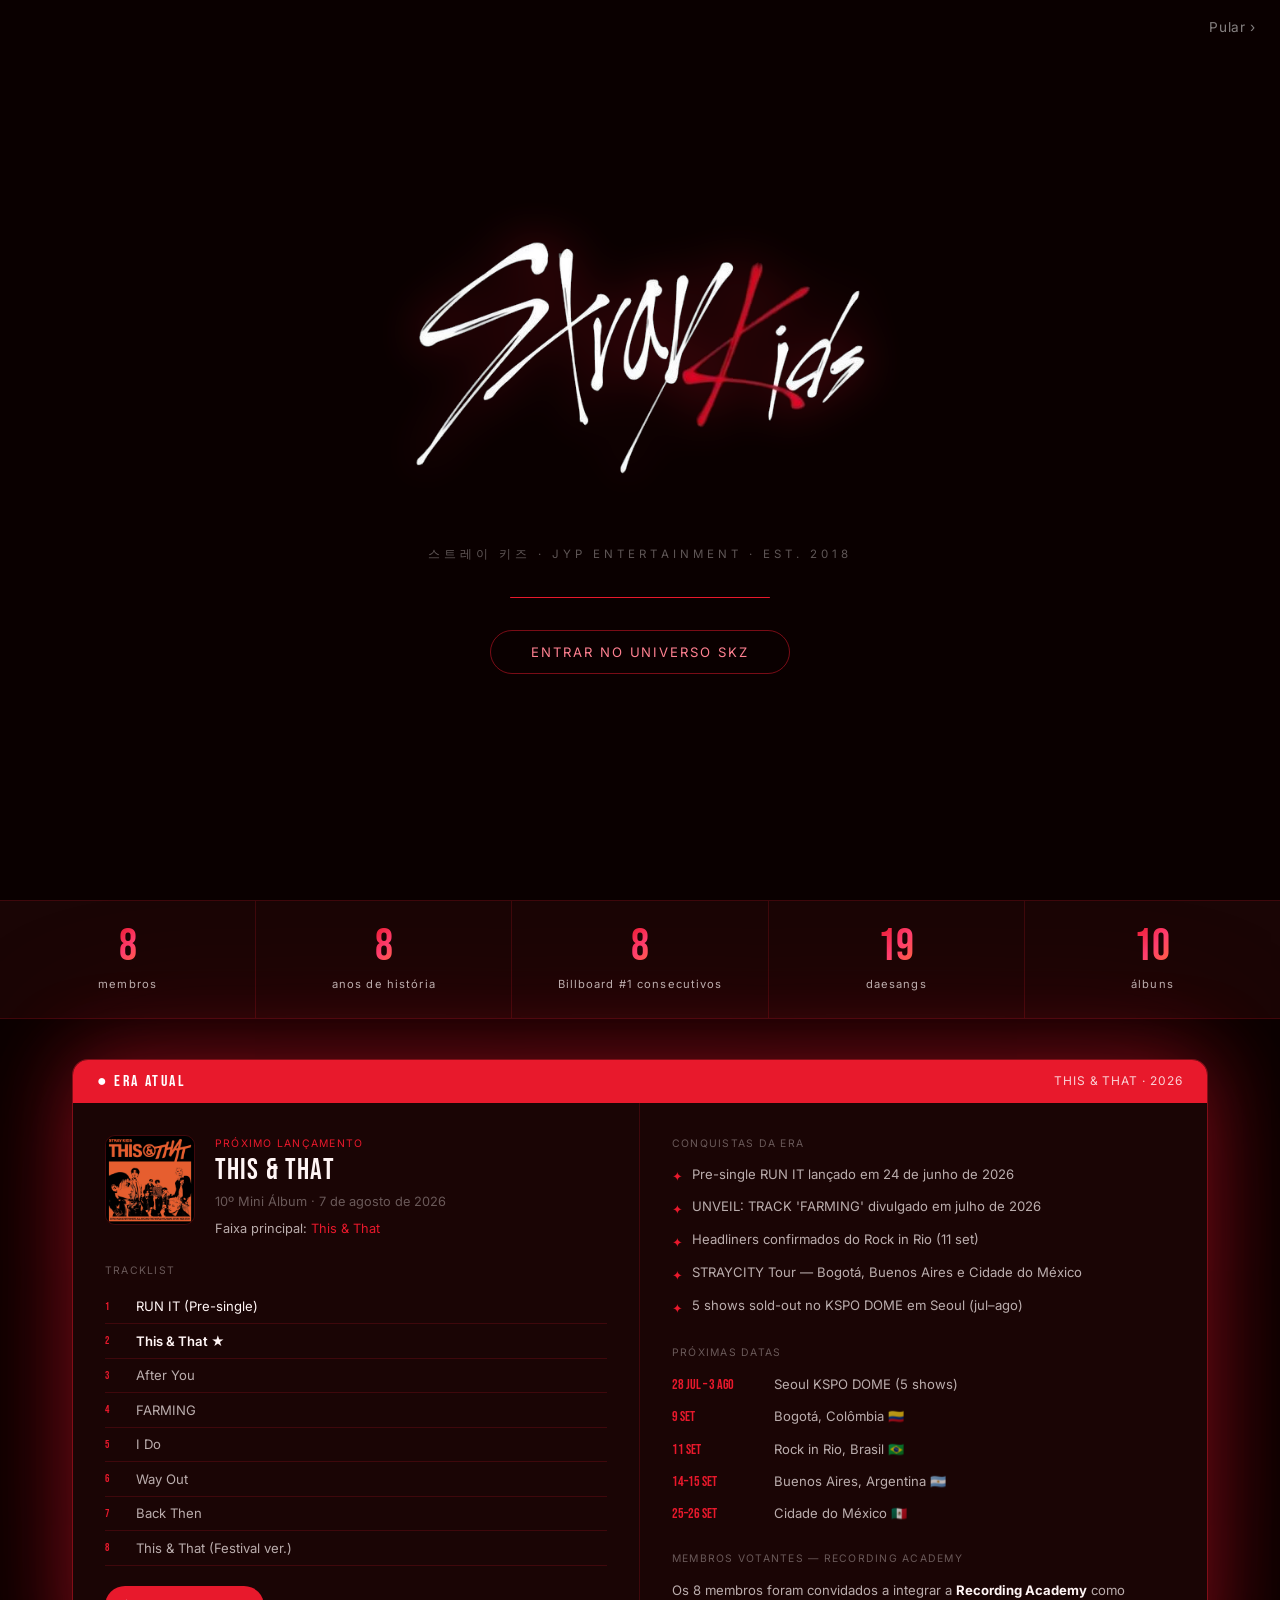
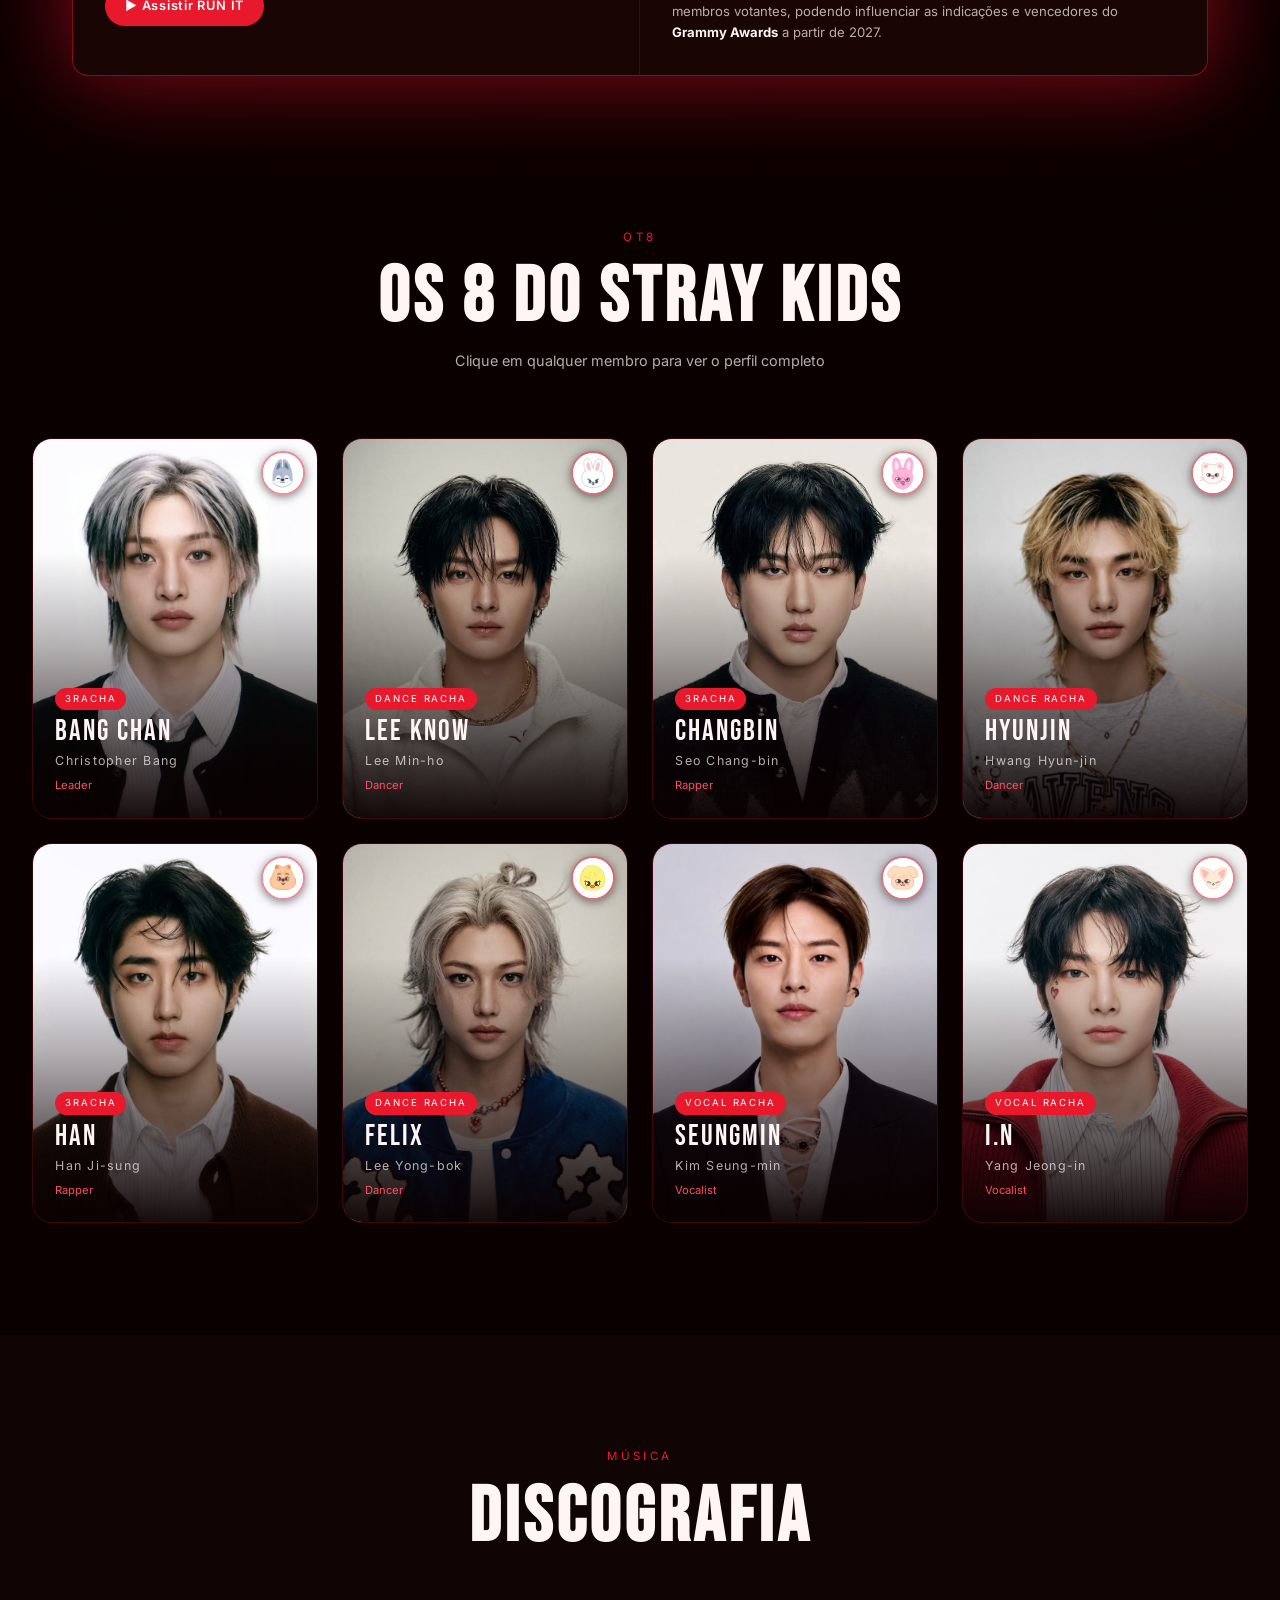
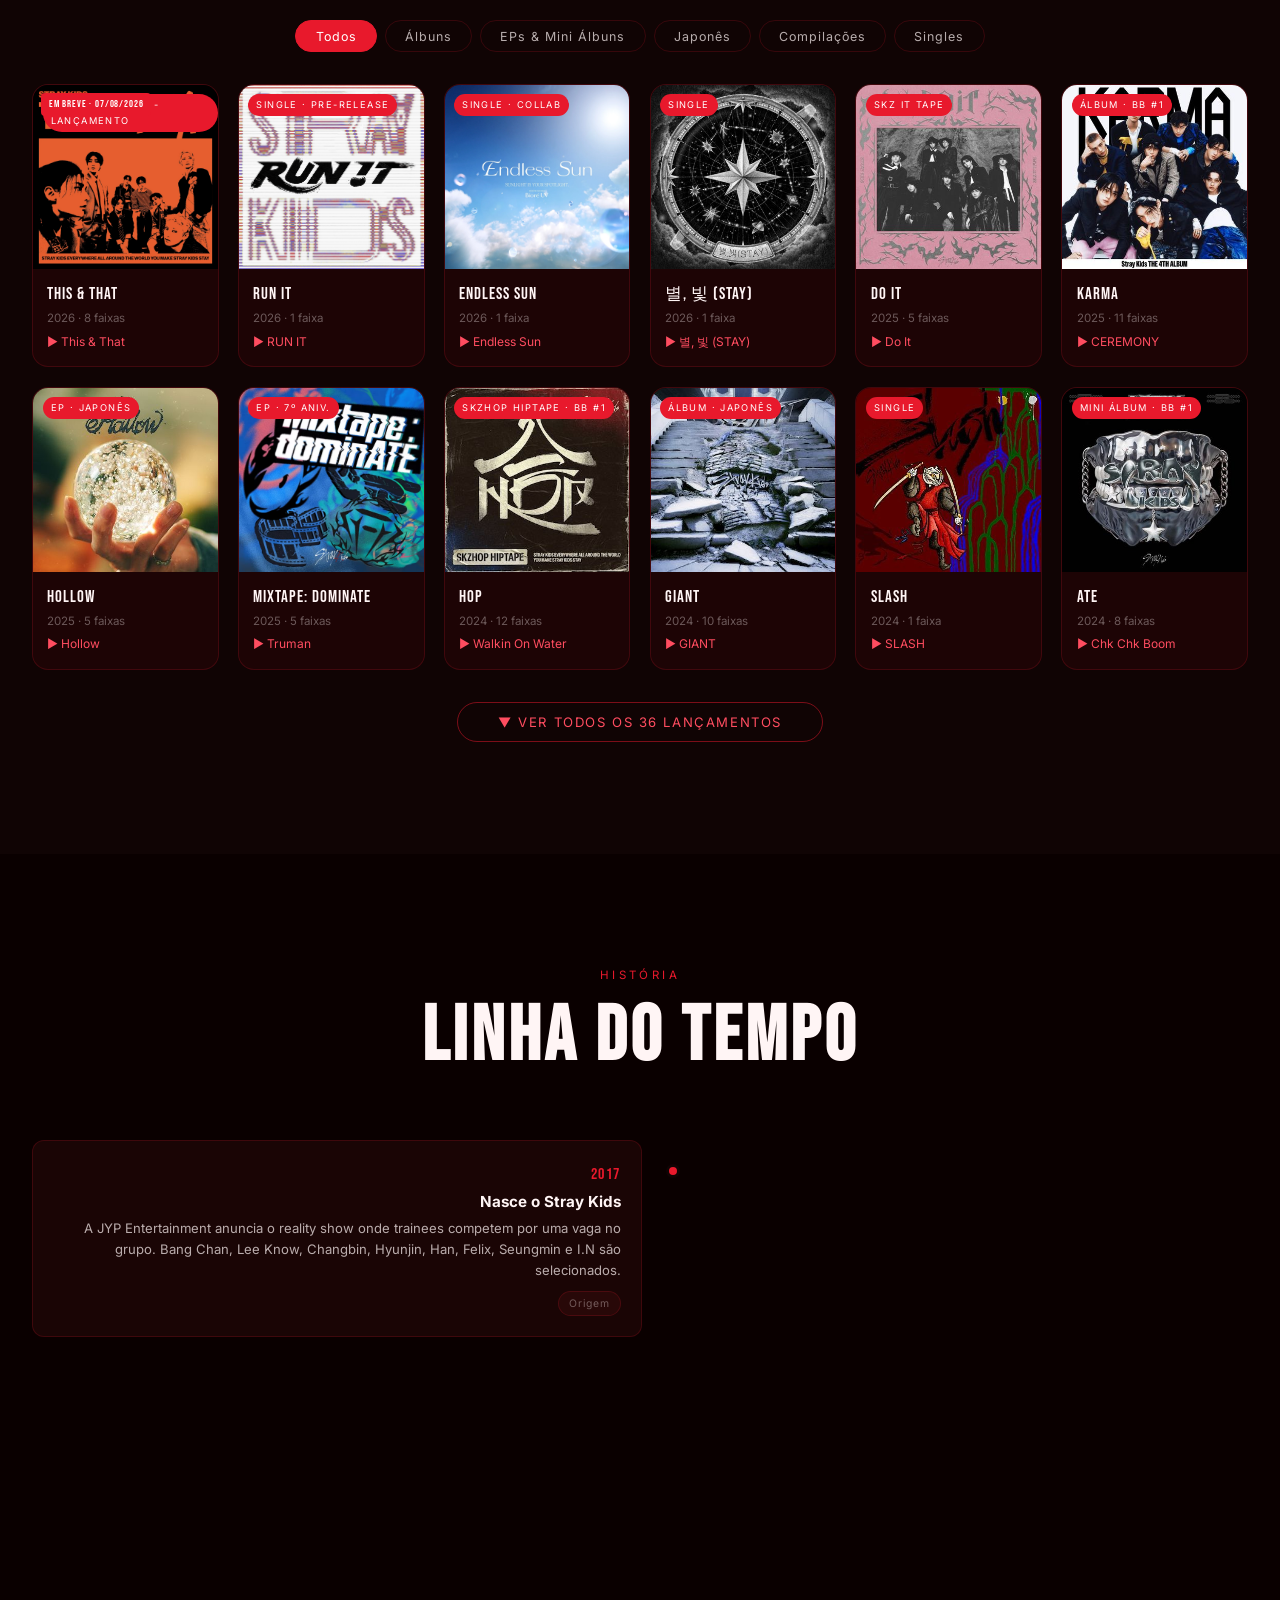
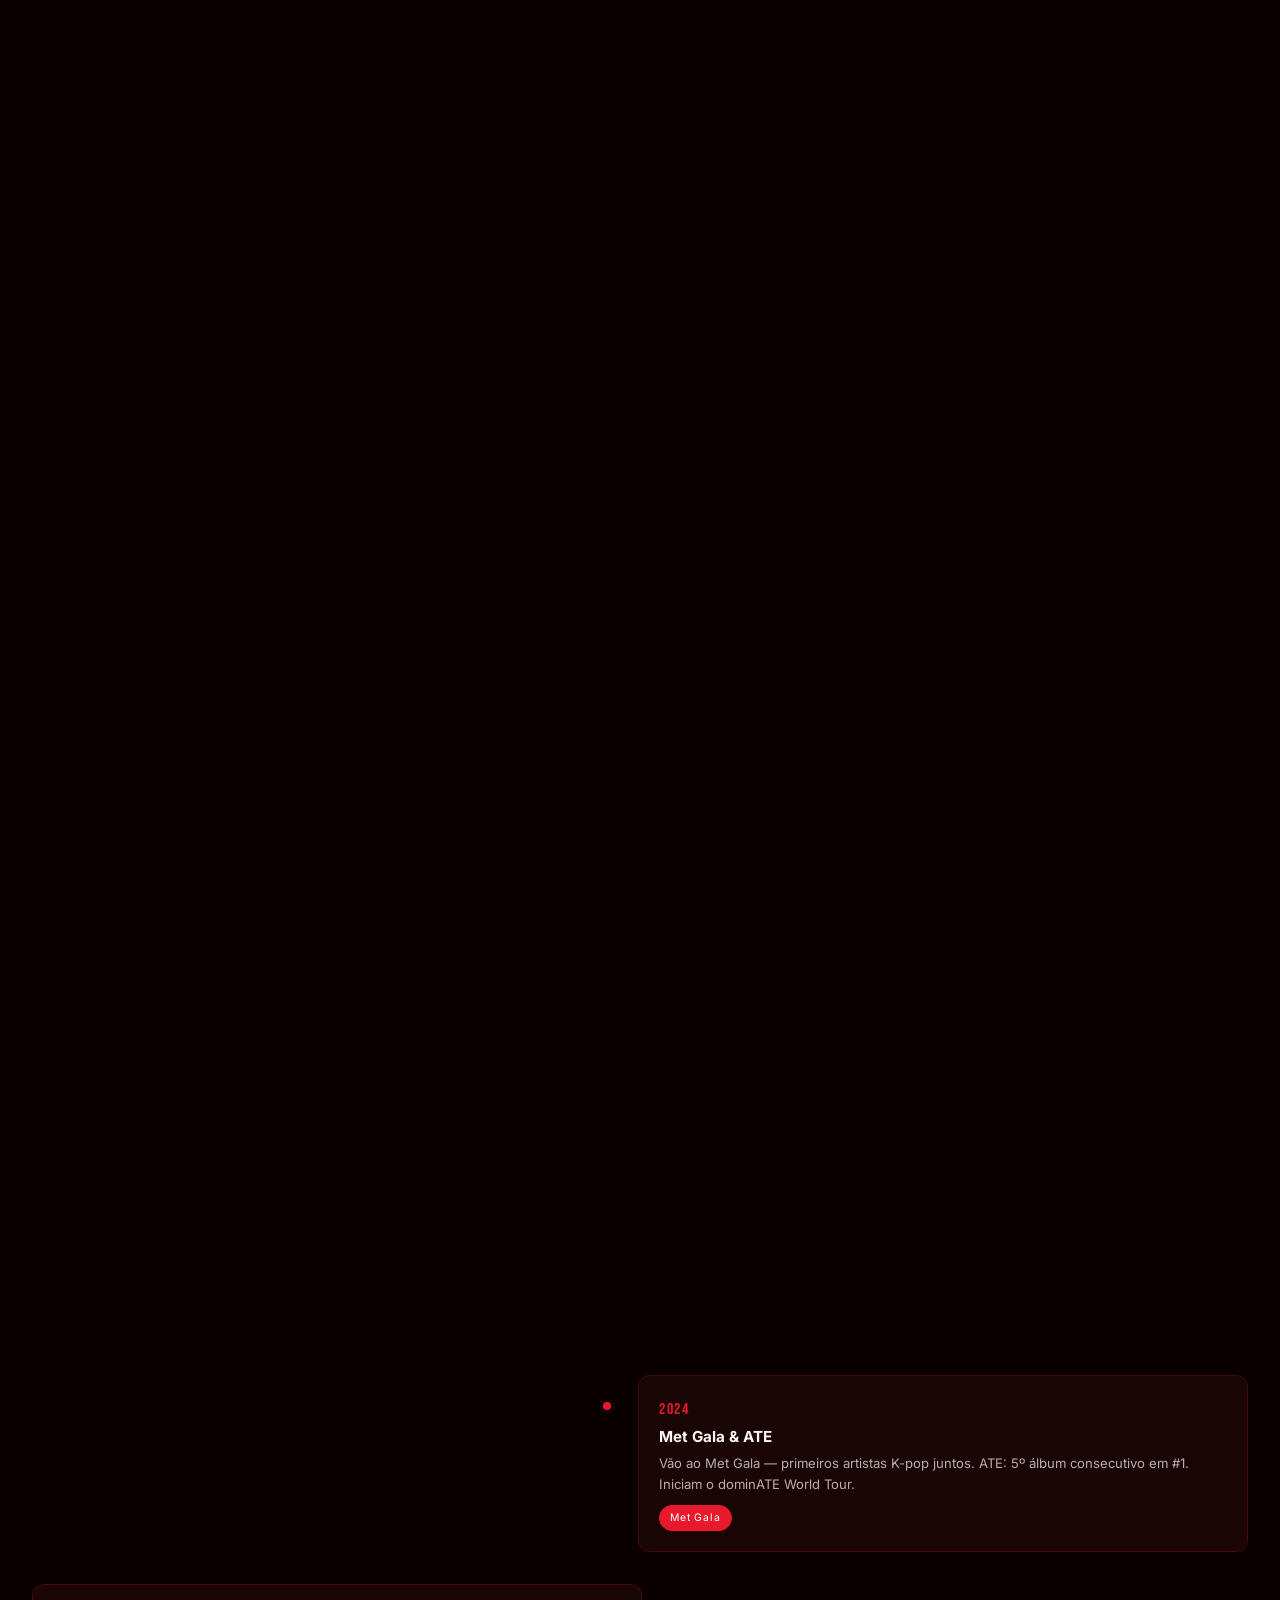
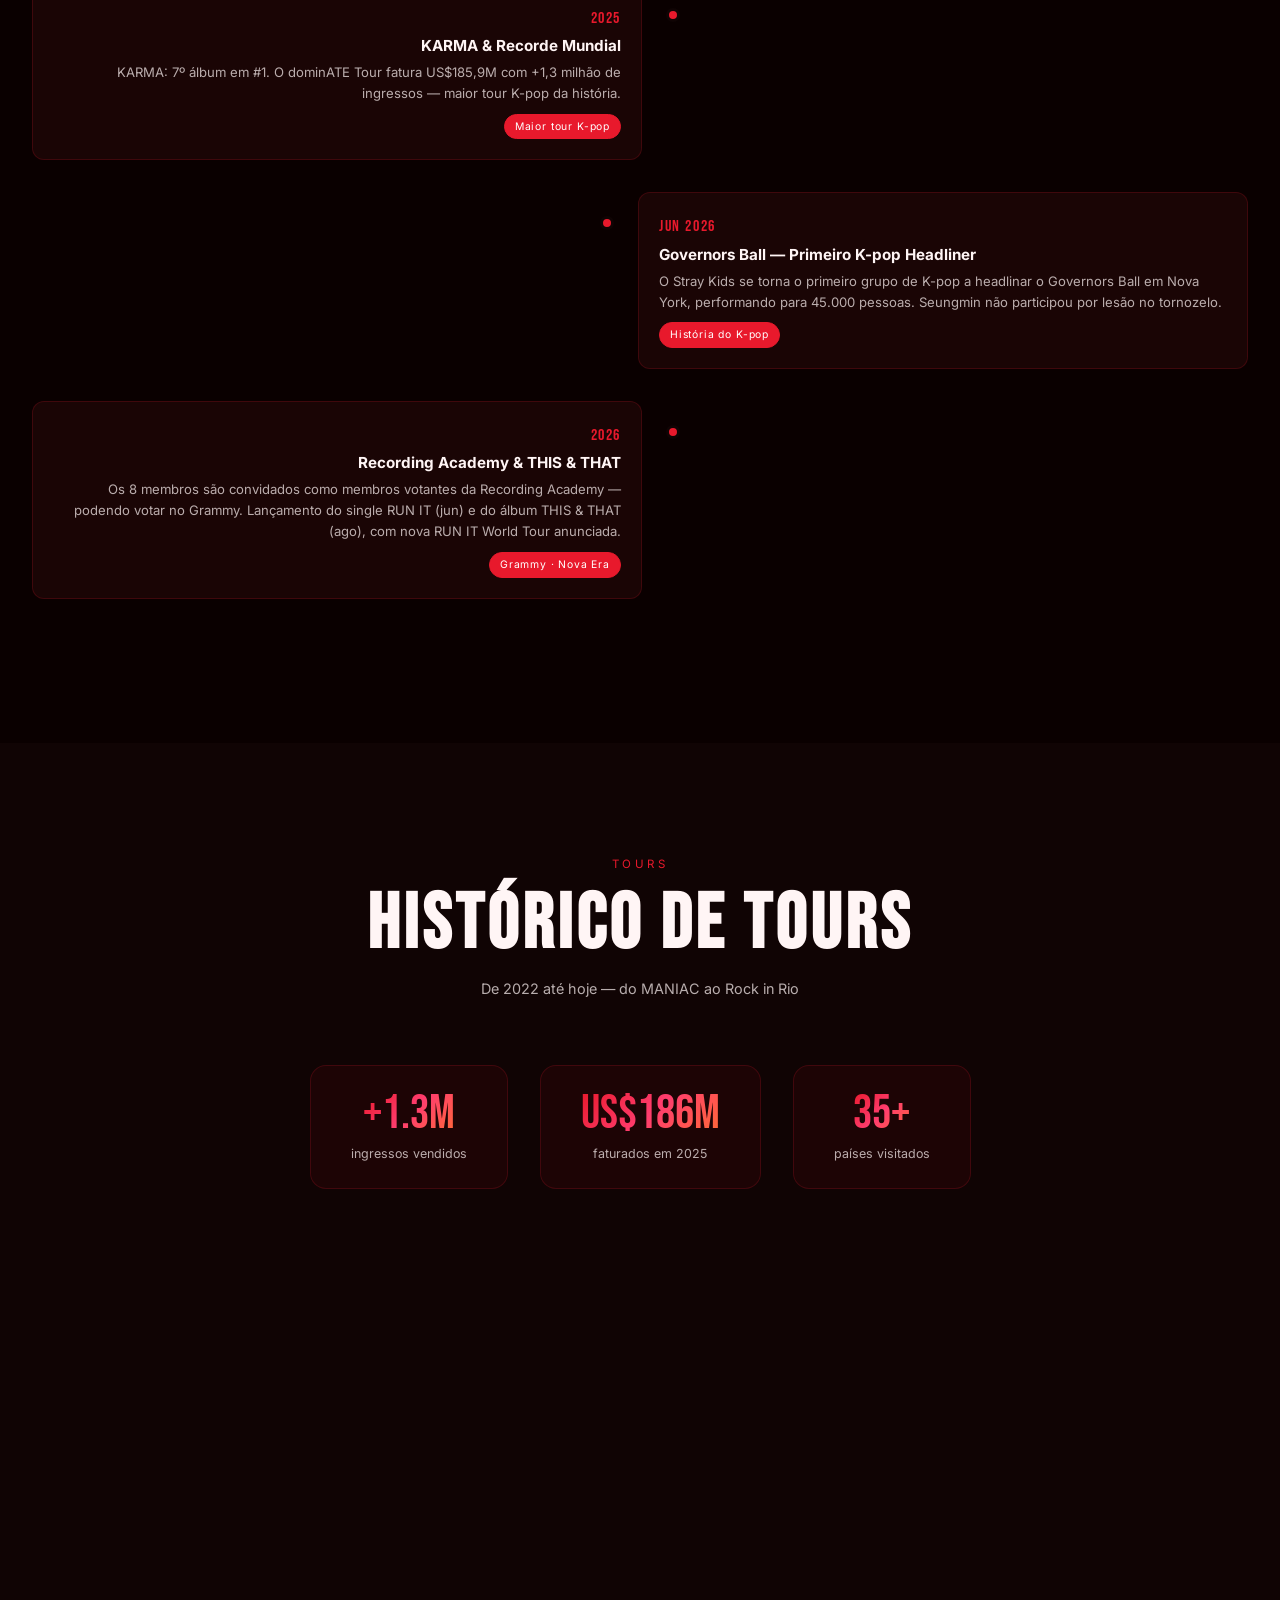
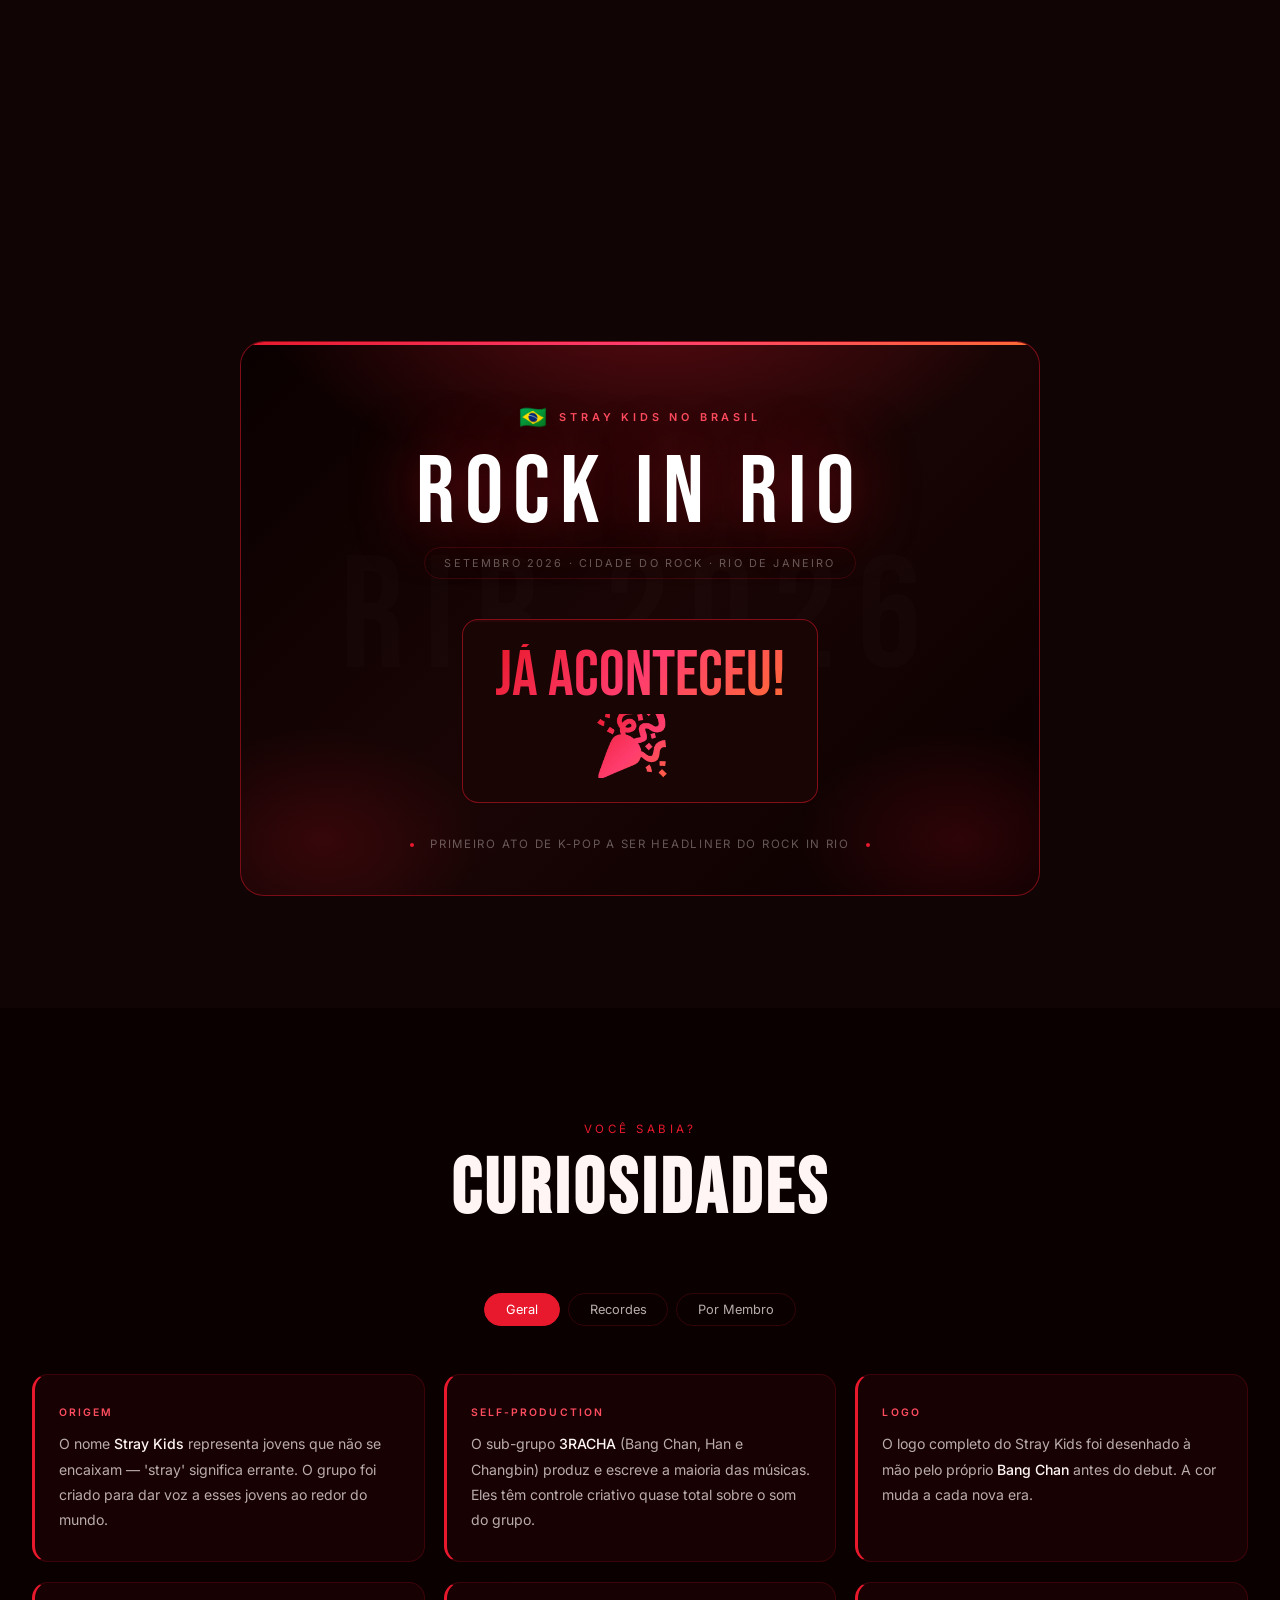
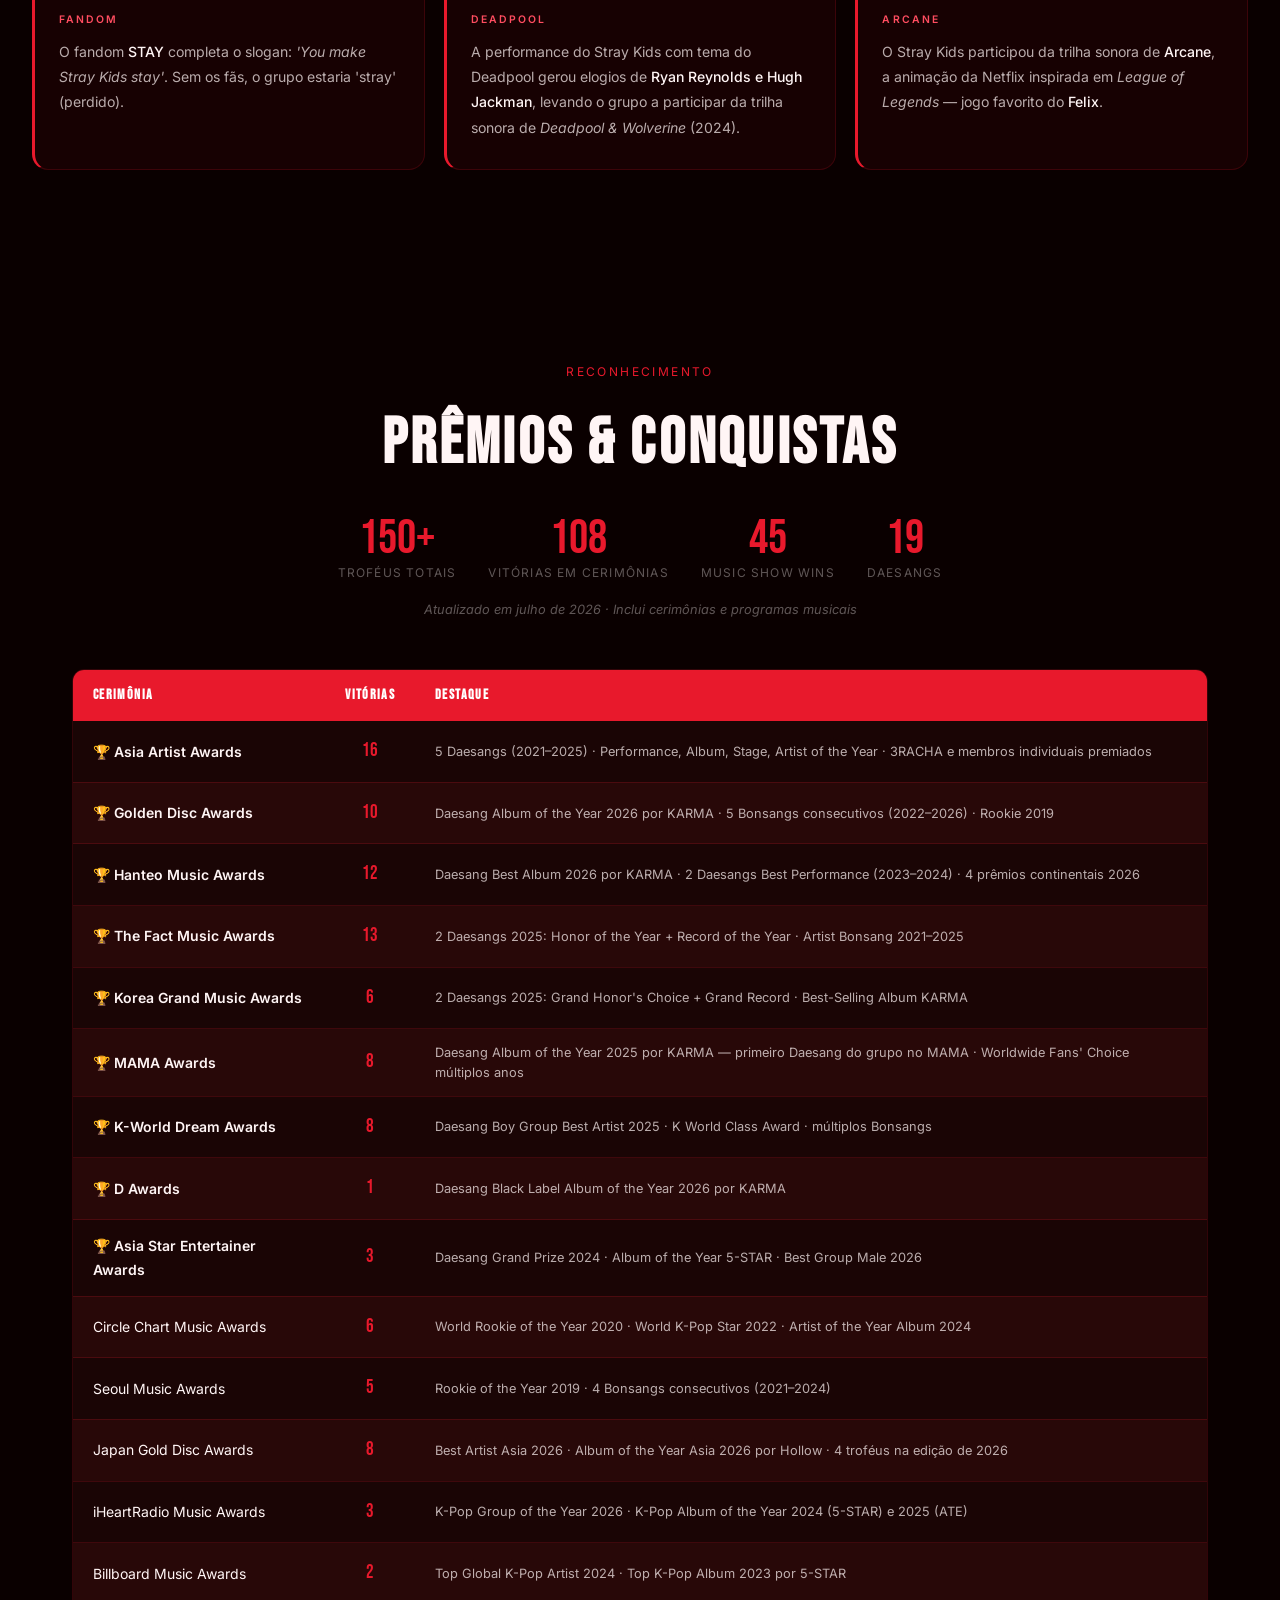
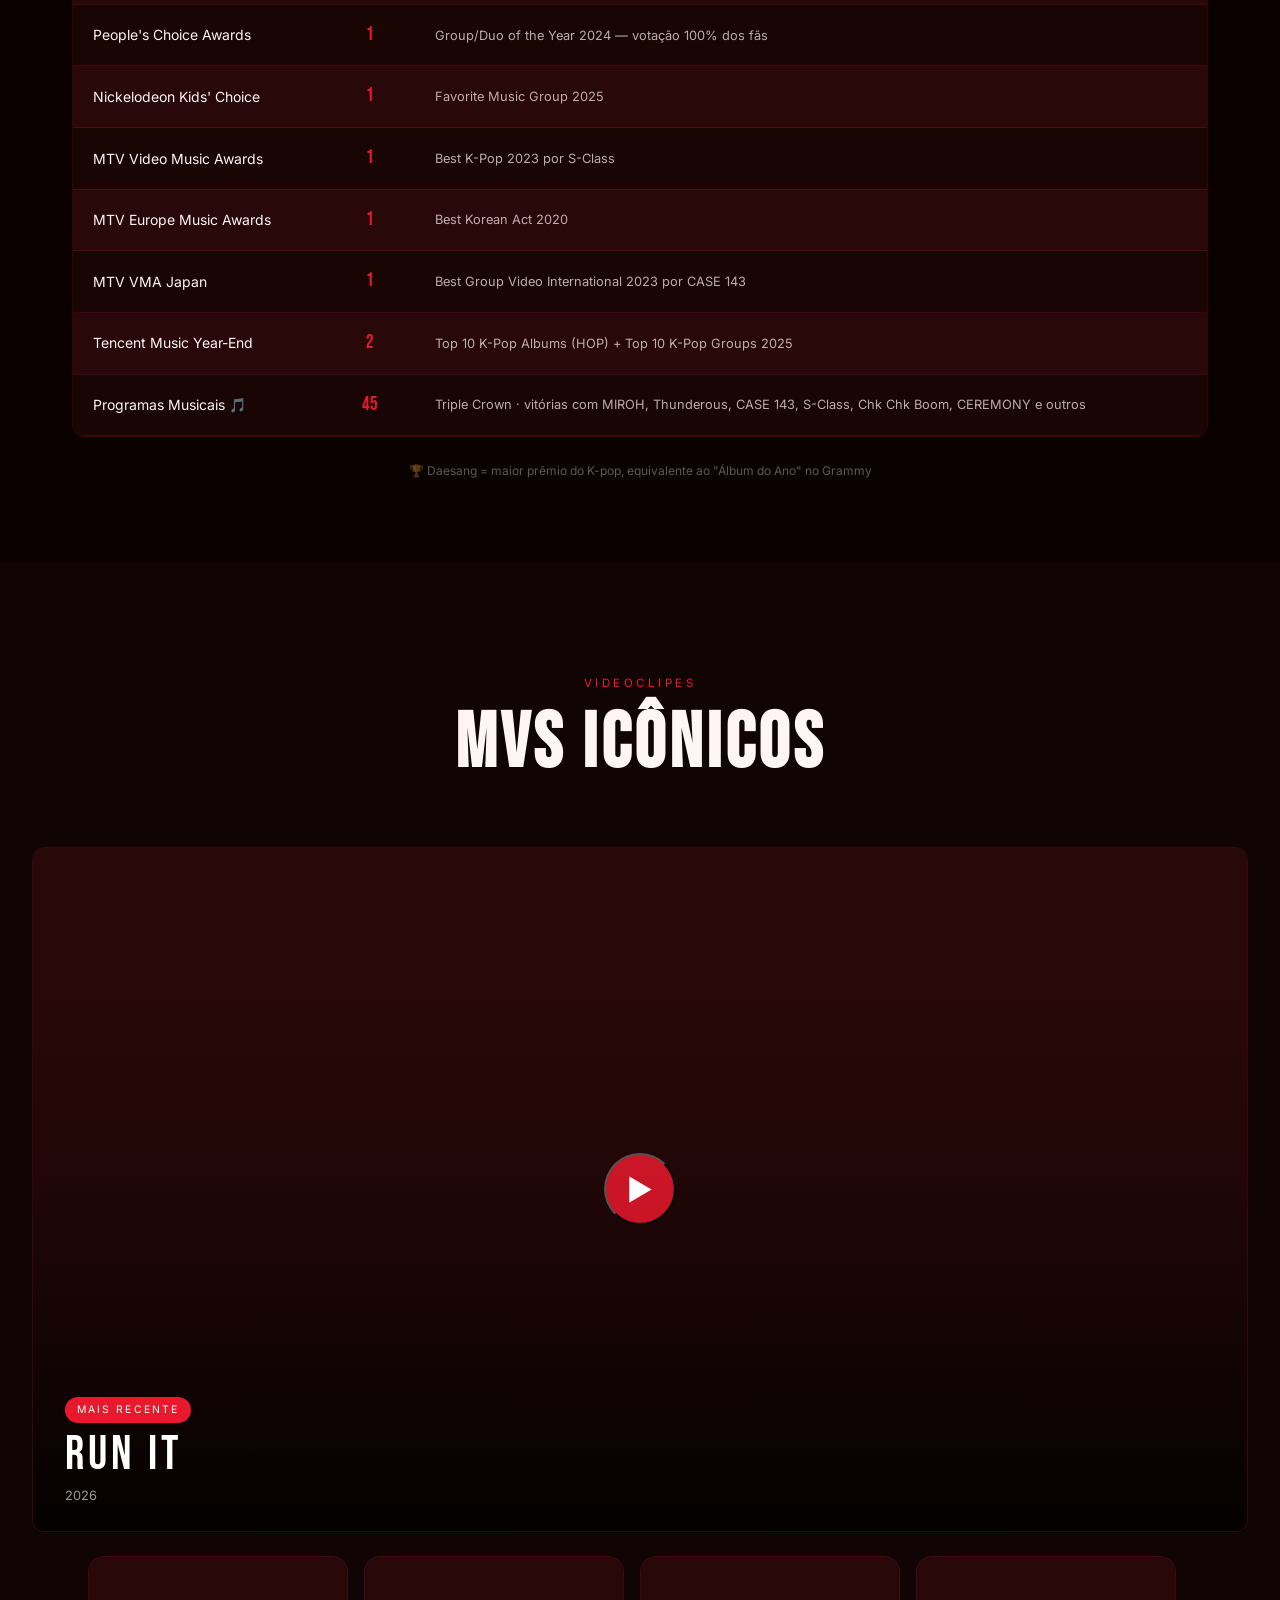
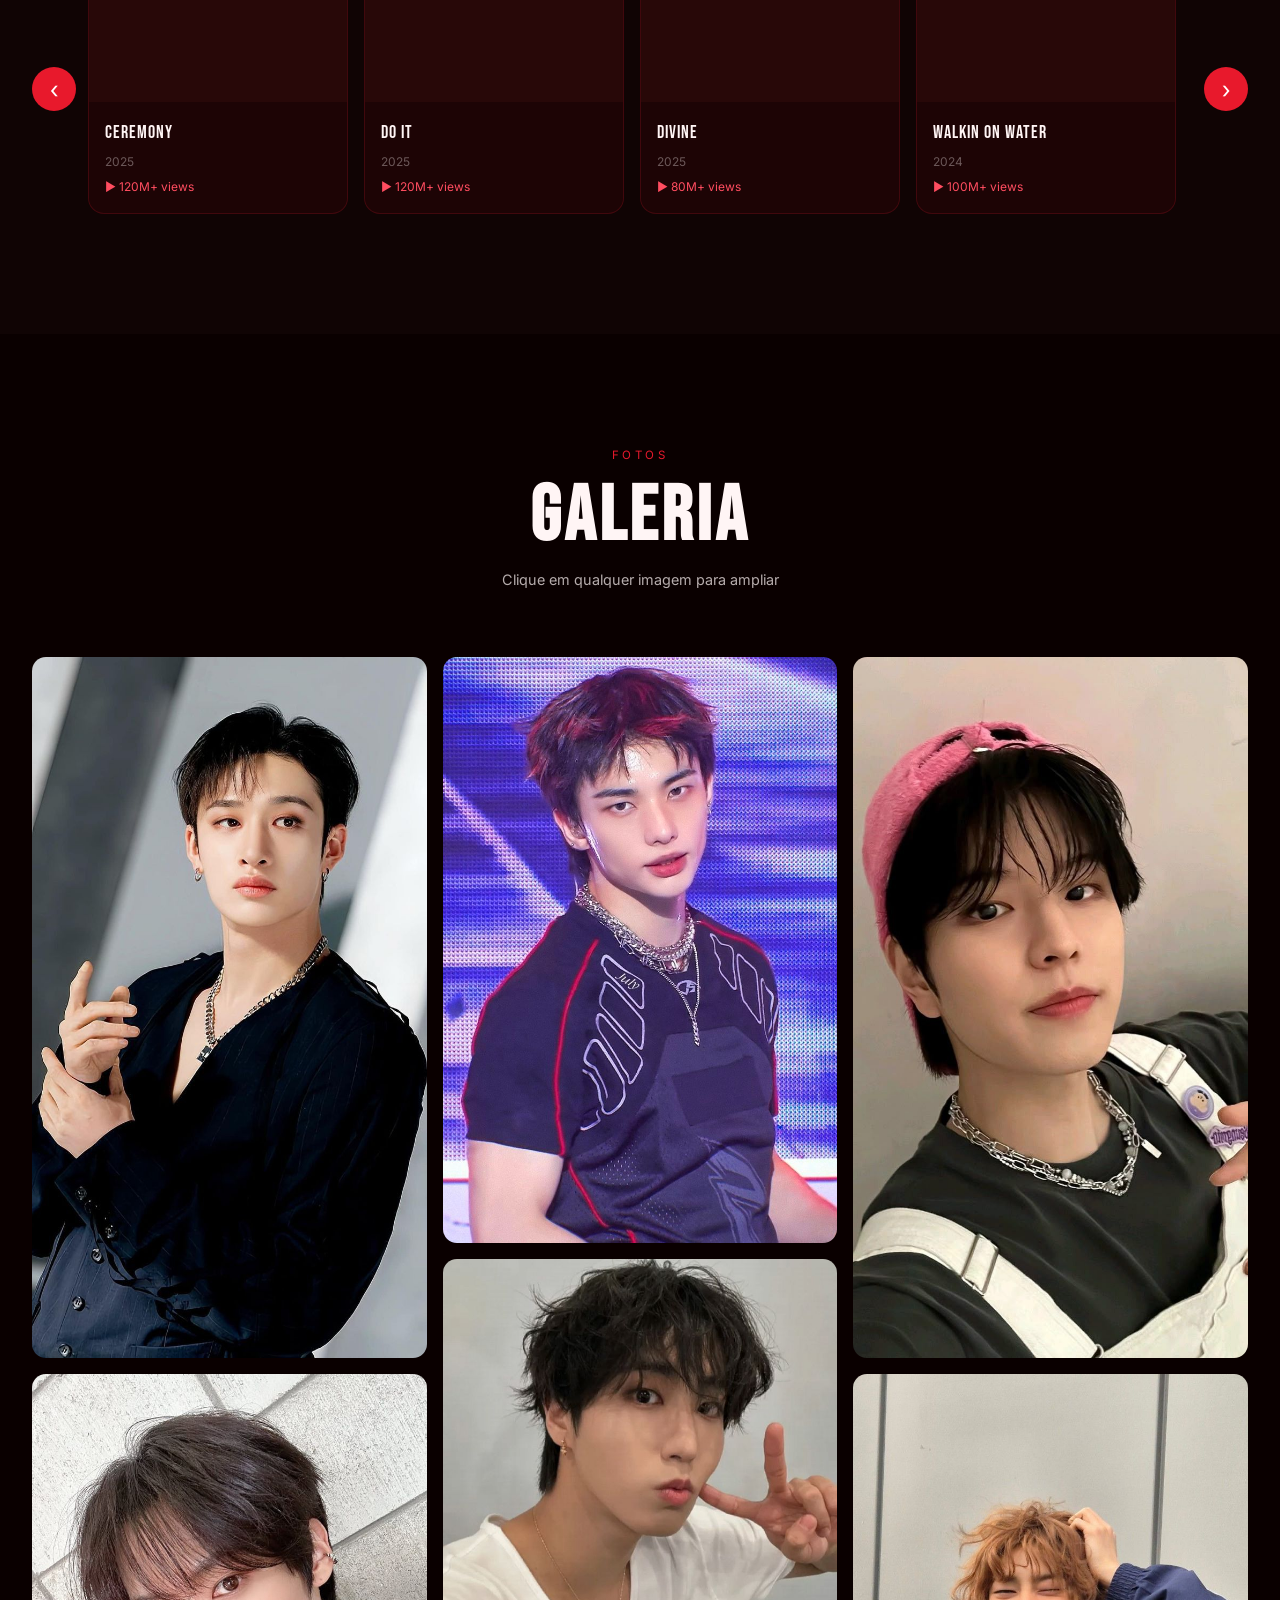
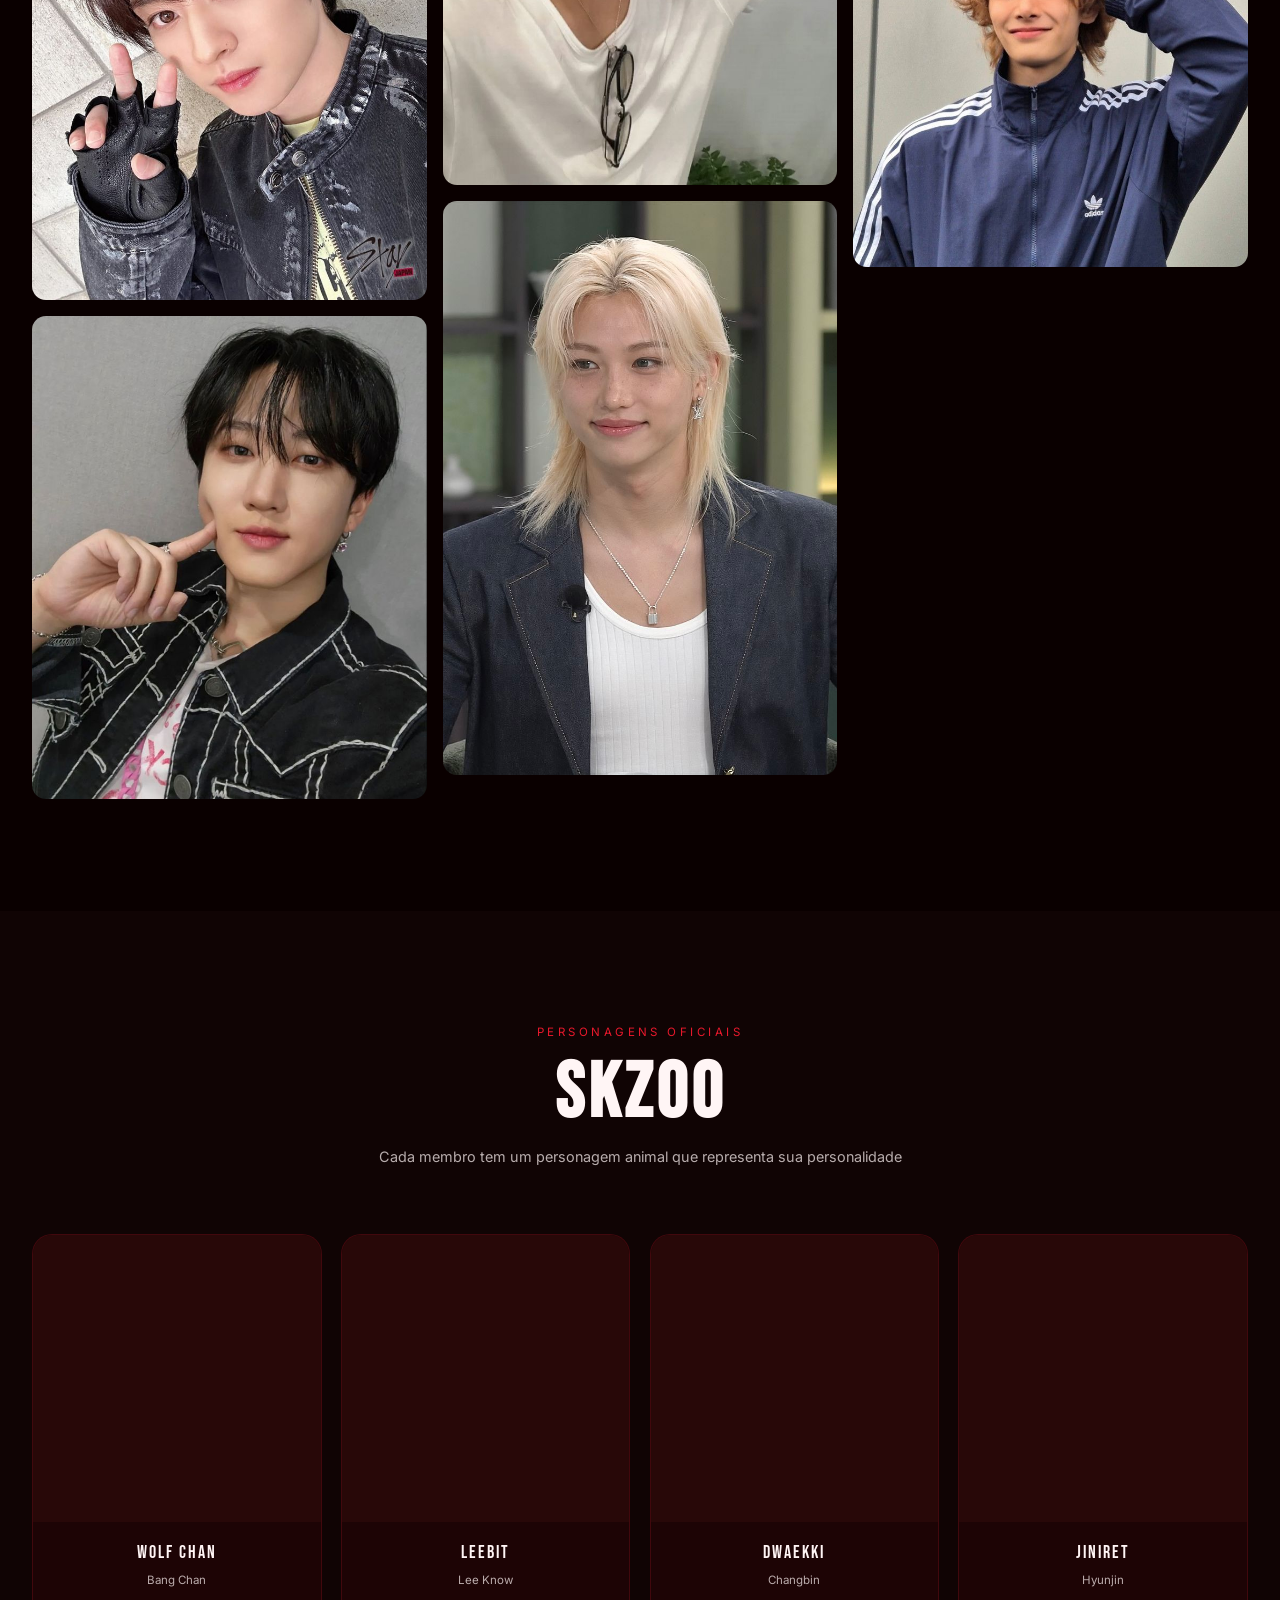
==== commit 00cf3027: "feat: seção Nachimbong (light stick oficial) com Ver.1 e Ver.2, entradas na navbar e assets locais C" ====
--- a/index.html
+++ b/index.html
@@ -50,6 +50,7 @@
         <a href="#curiosidades" class="nav-dropdown-item">Curiosidades</a>
         <a href="#premios" class="nav-dropdown-item">Prêmios</a>
         <a href="#skzoo" class="nav-dropdown-item">SKZoo</a>
+        <a href="#nachimbong" class="nav-dropdown-item">Nachimbong</a>
         <a href="#novos-stays" class="nav-dropdown-item">Novos STAYs</a>
         <a href="#universo" class="nav-dropdown-item">Universo SKZ</a>
         <a href="#alem-da-musica" class="nav-dropdown-item">Além da Música</a>
@@ -274,6 +275,16 @@
   <div class="skzoo-grid" id="skzooGrid"></div>
 </section>
 
+<!-- NACHIMBONG -->
+<section id="nachimbong" style="padding:5rem 2rem;max-width:1200px;margin:0 auto">
+  <div style="text-align:center;margin-bottom:3rem">
+    <p style="font-size:.75rem;letter-spacing:.2em;color:var(--ac);margin-bottom:.5rem">UNIVERSO SKZOO</p>
+    <h2 style="font-family:'Bebas Neue',sans-serif;font-size:clamp(2.5rem,6vw,4rem);color:var(--t1);letter-spacing:.05em">🧭 Nachimbong</h2>
+    <p style="color:var(--t2);font-size:.95rem;max-width:600px;margin:.75rem auto 0">A light stick oficial do Stray Kids — símbolo da jornada compartilhada entre o grupo e os STAYs.</p>
+  </div>
+  <div id="nachimbongContainer"></div>
+</section>
+
 
 <button id="backToTop" class="back-to-top" aria-label="Voltar ao topo">↑</button>
 
@@ -376,6 +387,7 @@
     <a href="#mvs"          onclick="closeDrawer()">MVs</a>
     <a href="#galeria"      onclick="closeDrawer()">Galeria</a>
     <a href="#skzoo"        onclick="closeDrawer()">SKZoo</a>
+    <a href="#nachimbong"   onclick="closeDrawer()">Nachimbong</a>
     <a href="#quotes"       onclick="closeDrawer()">Frases & Slogans</a>
     <a href="#novos-stays"  onclick="closeDrawer()">Para novos STAYs</a>
     <a href="#universo"     onclick="closeDrawer()">Universo</a>
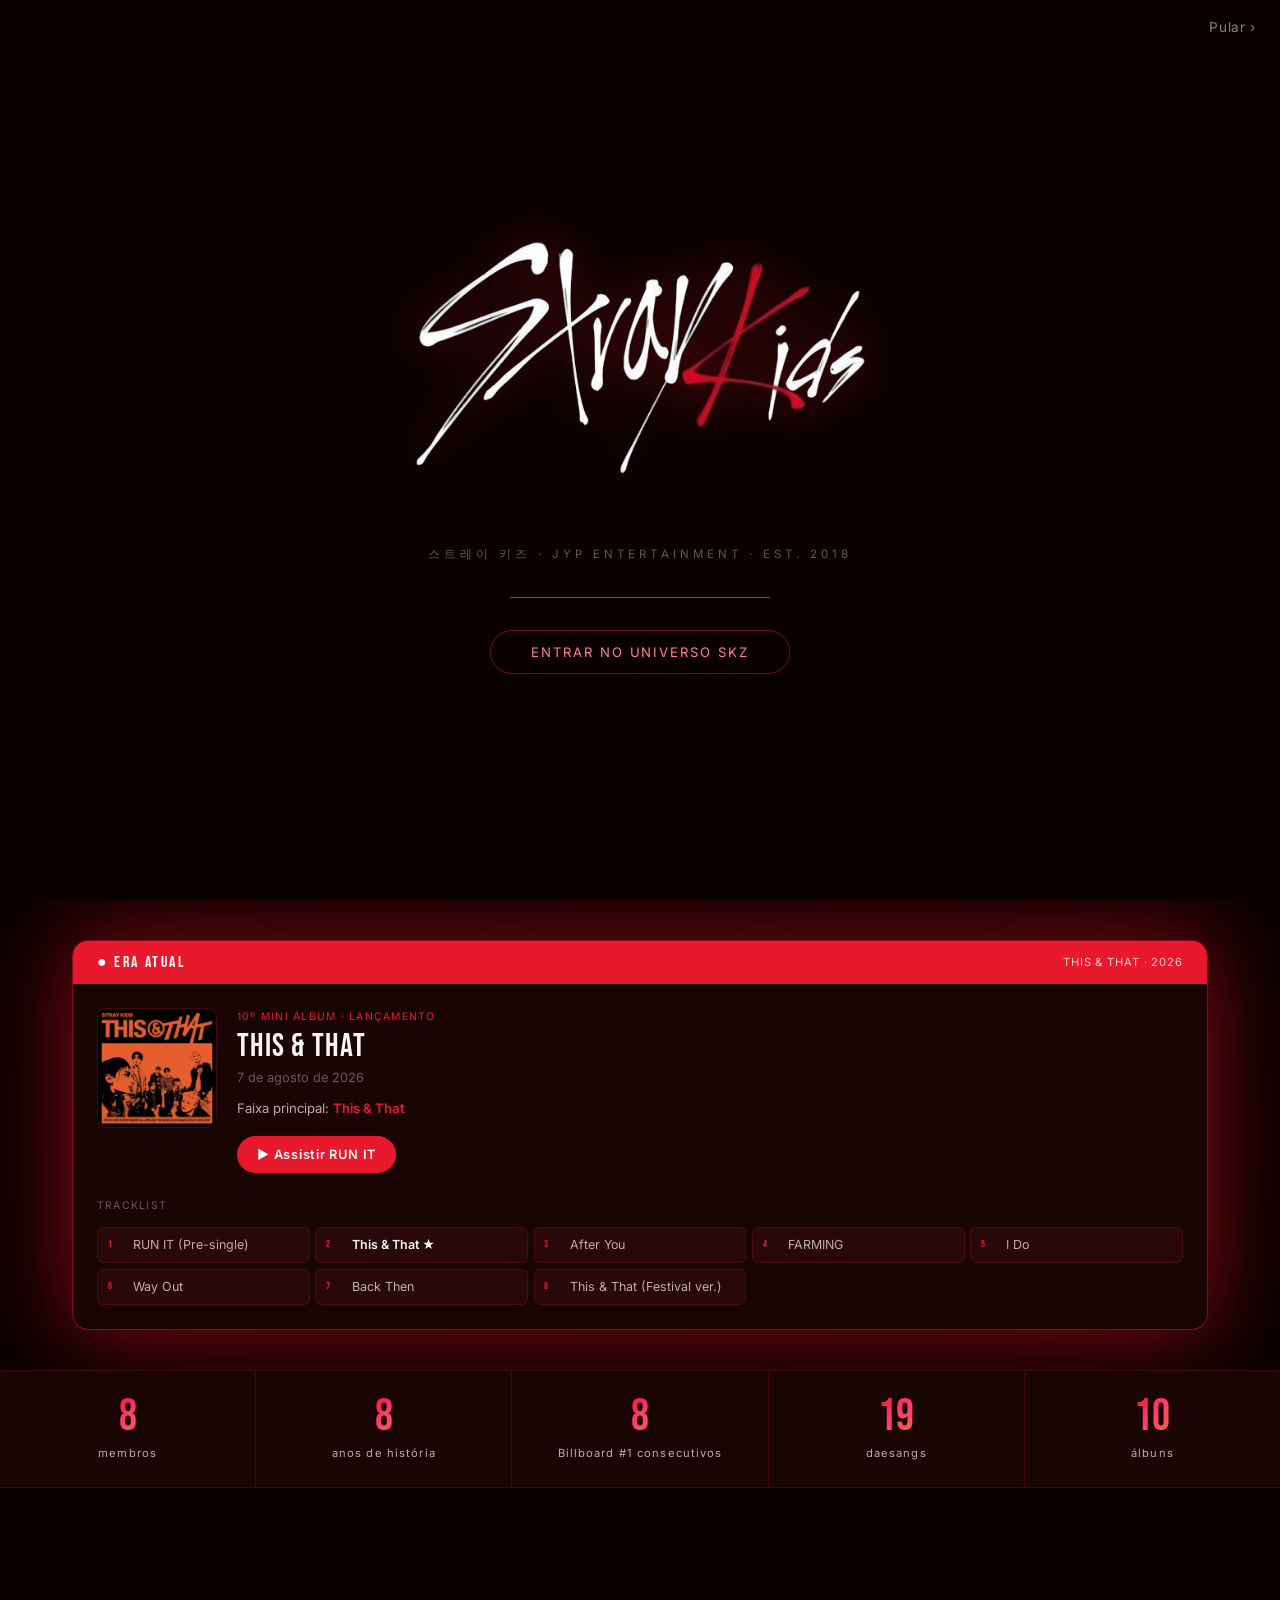
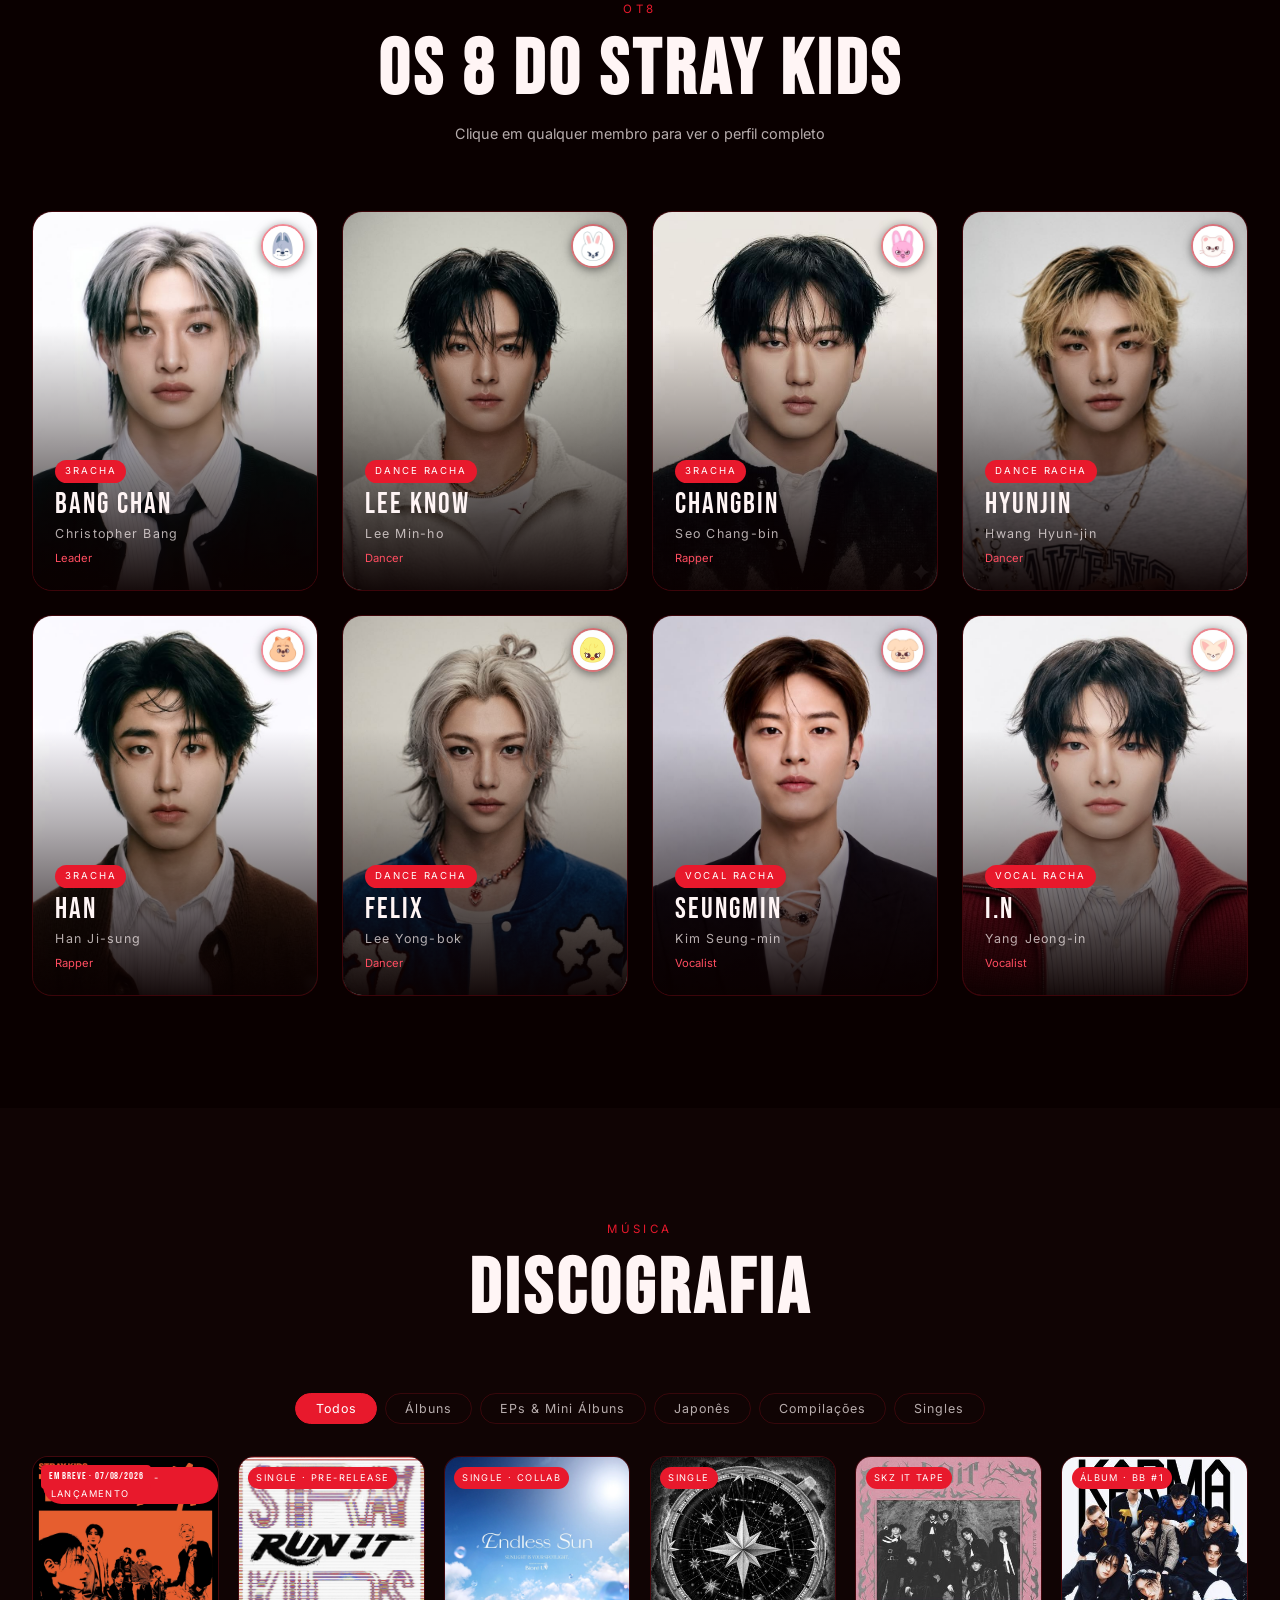
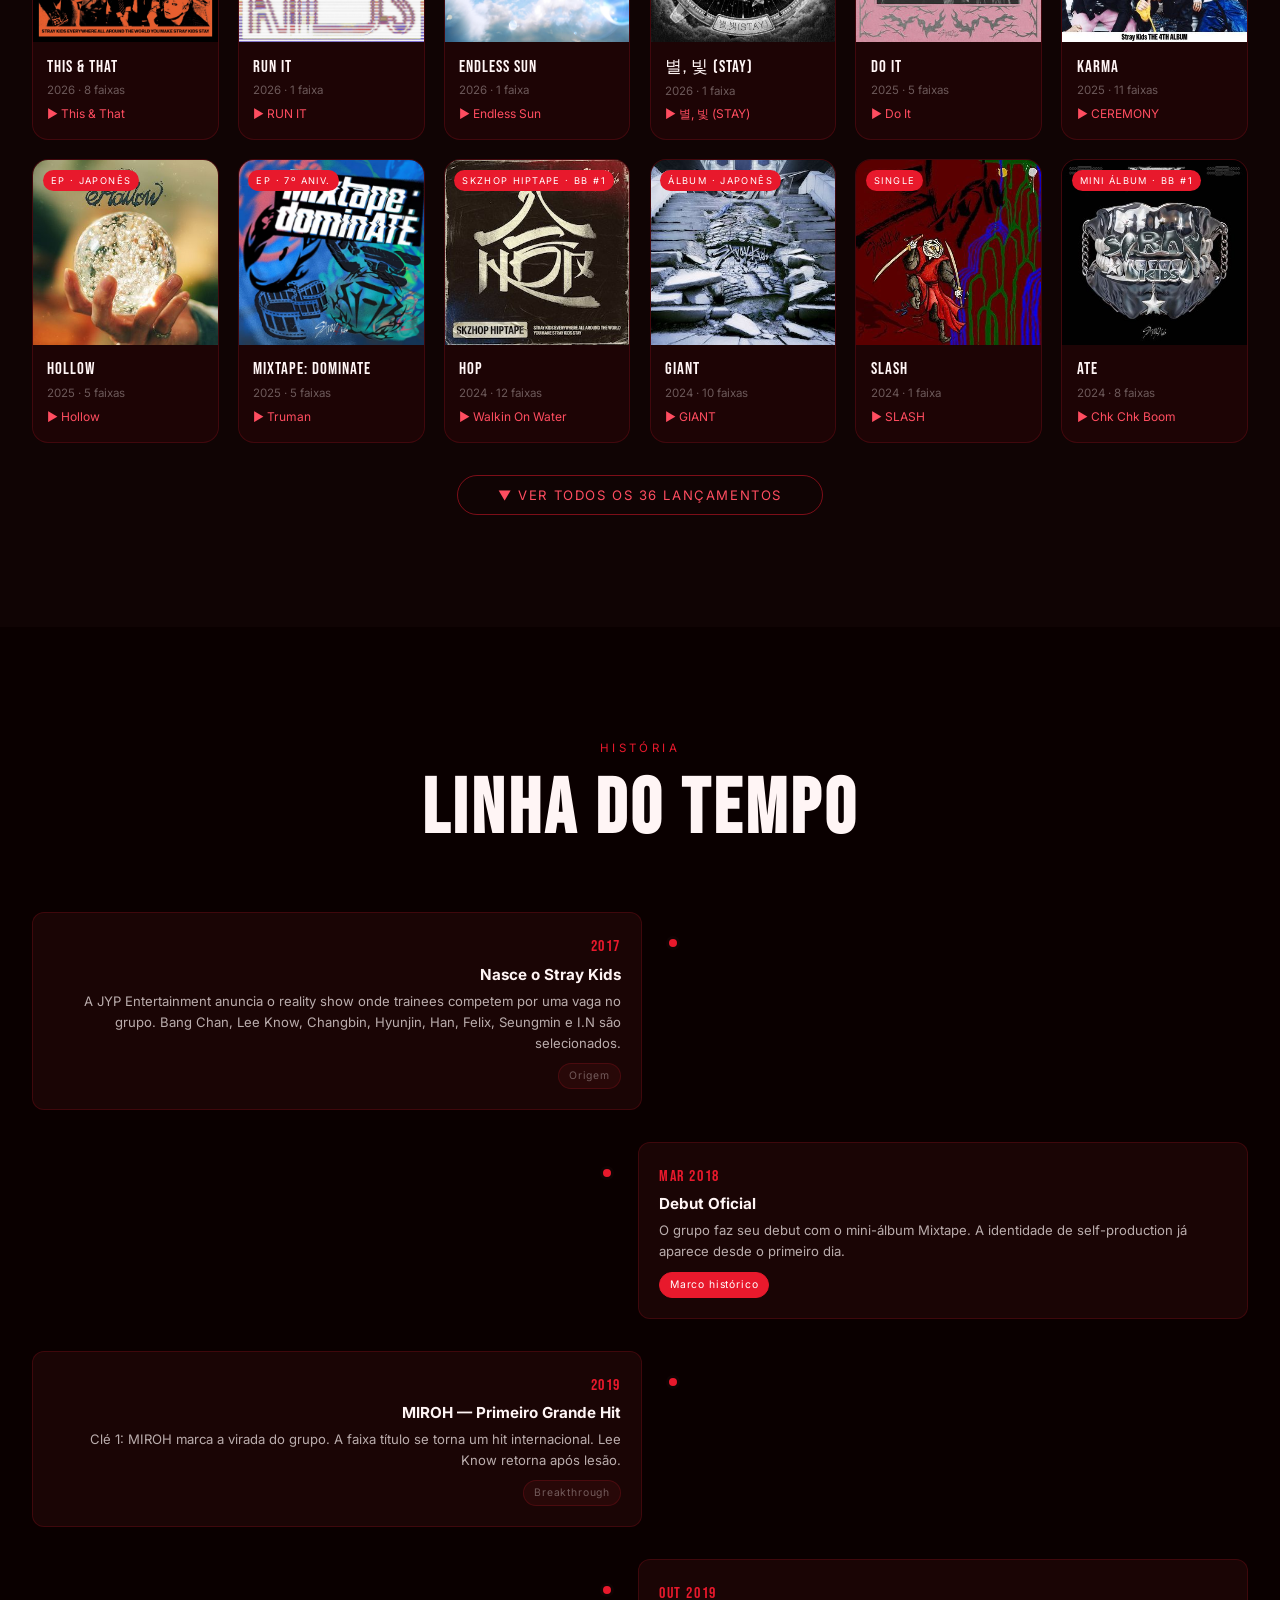
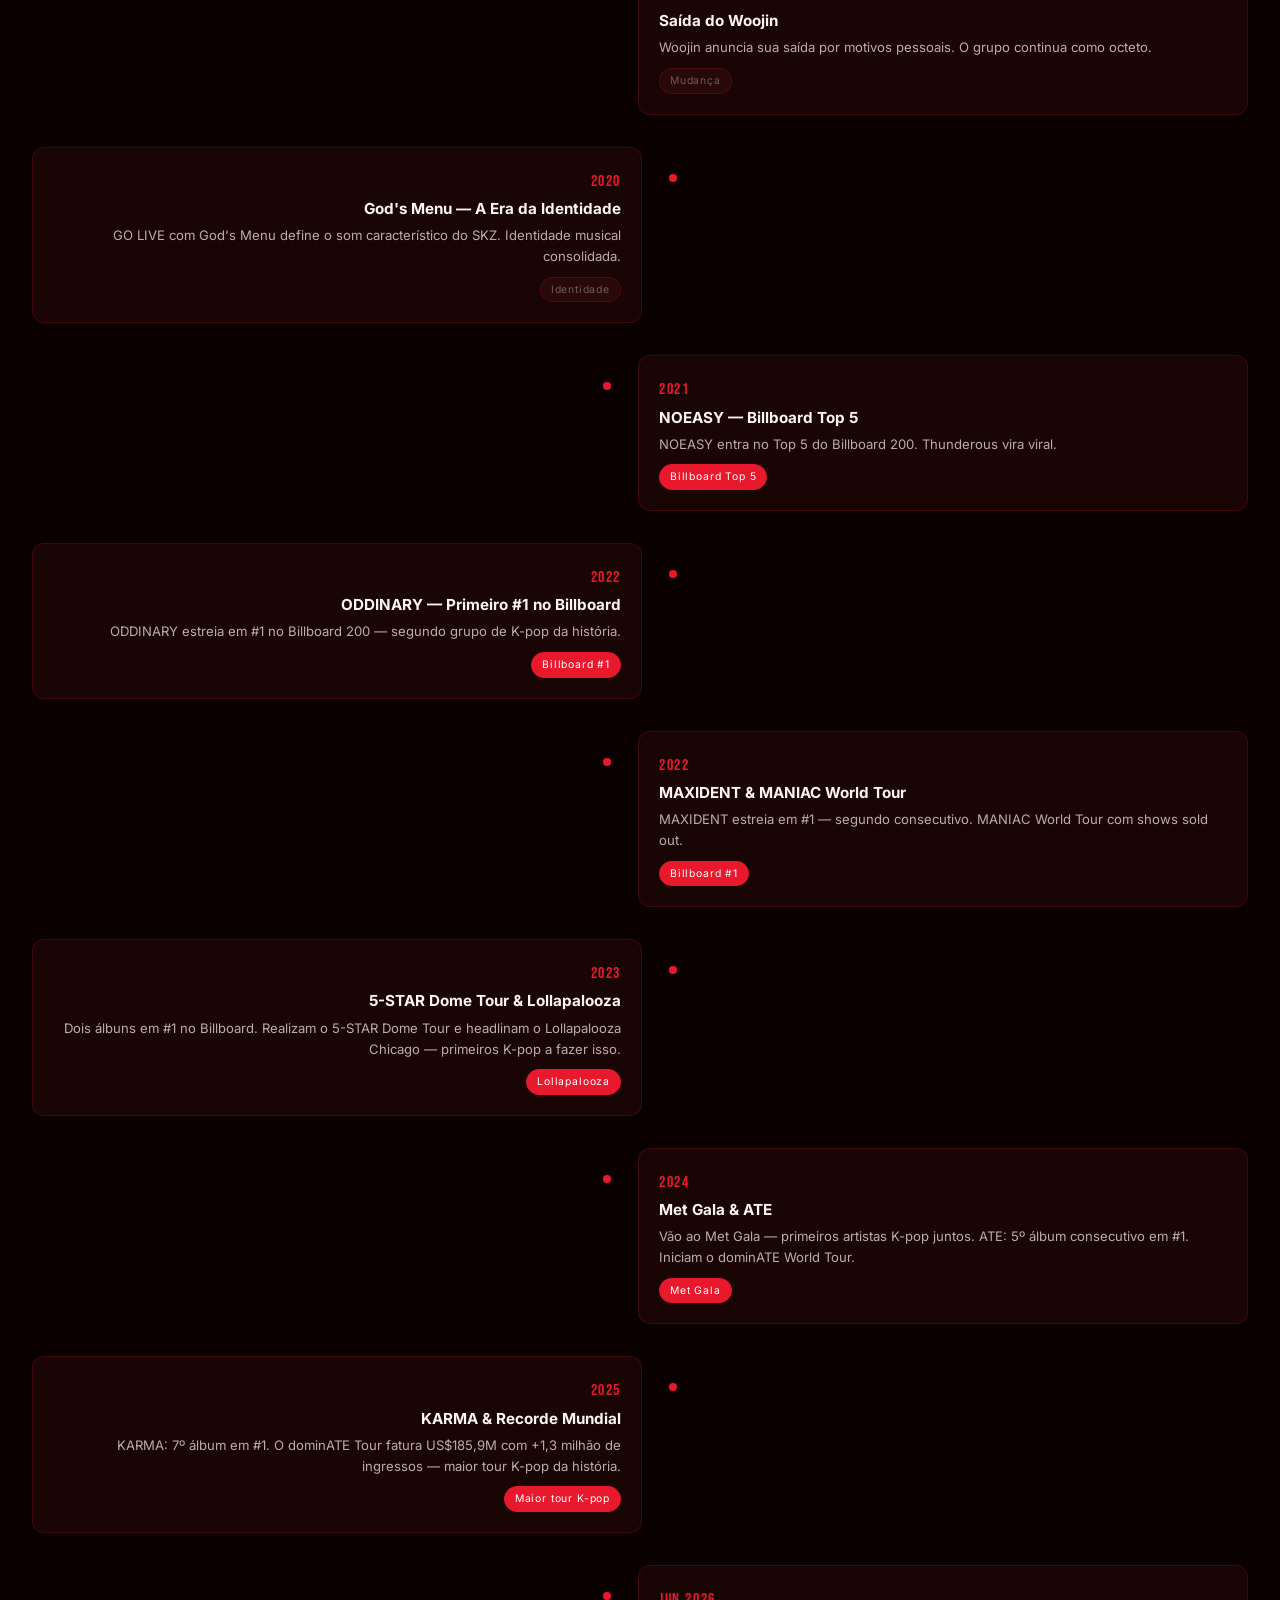
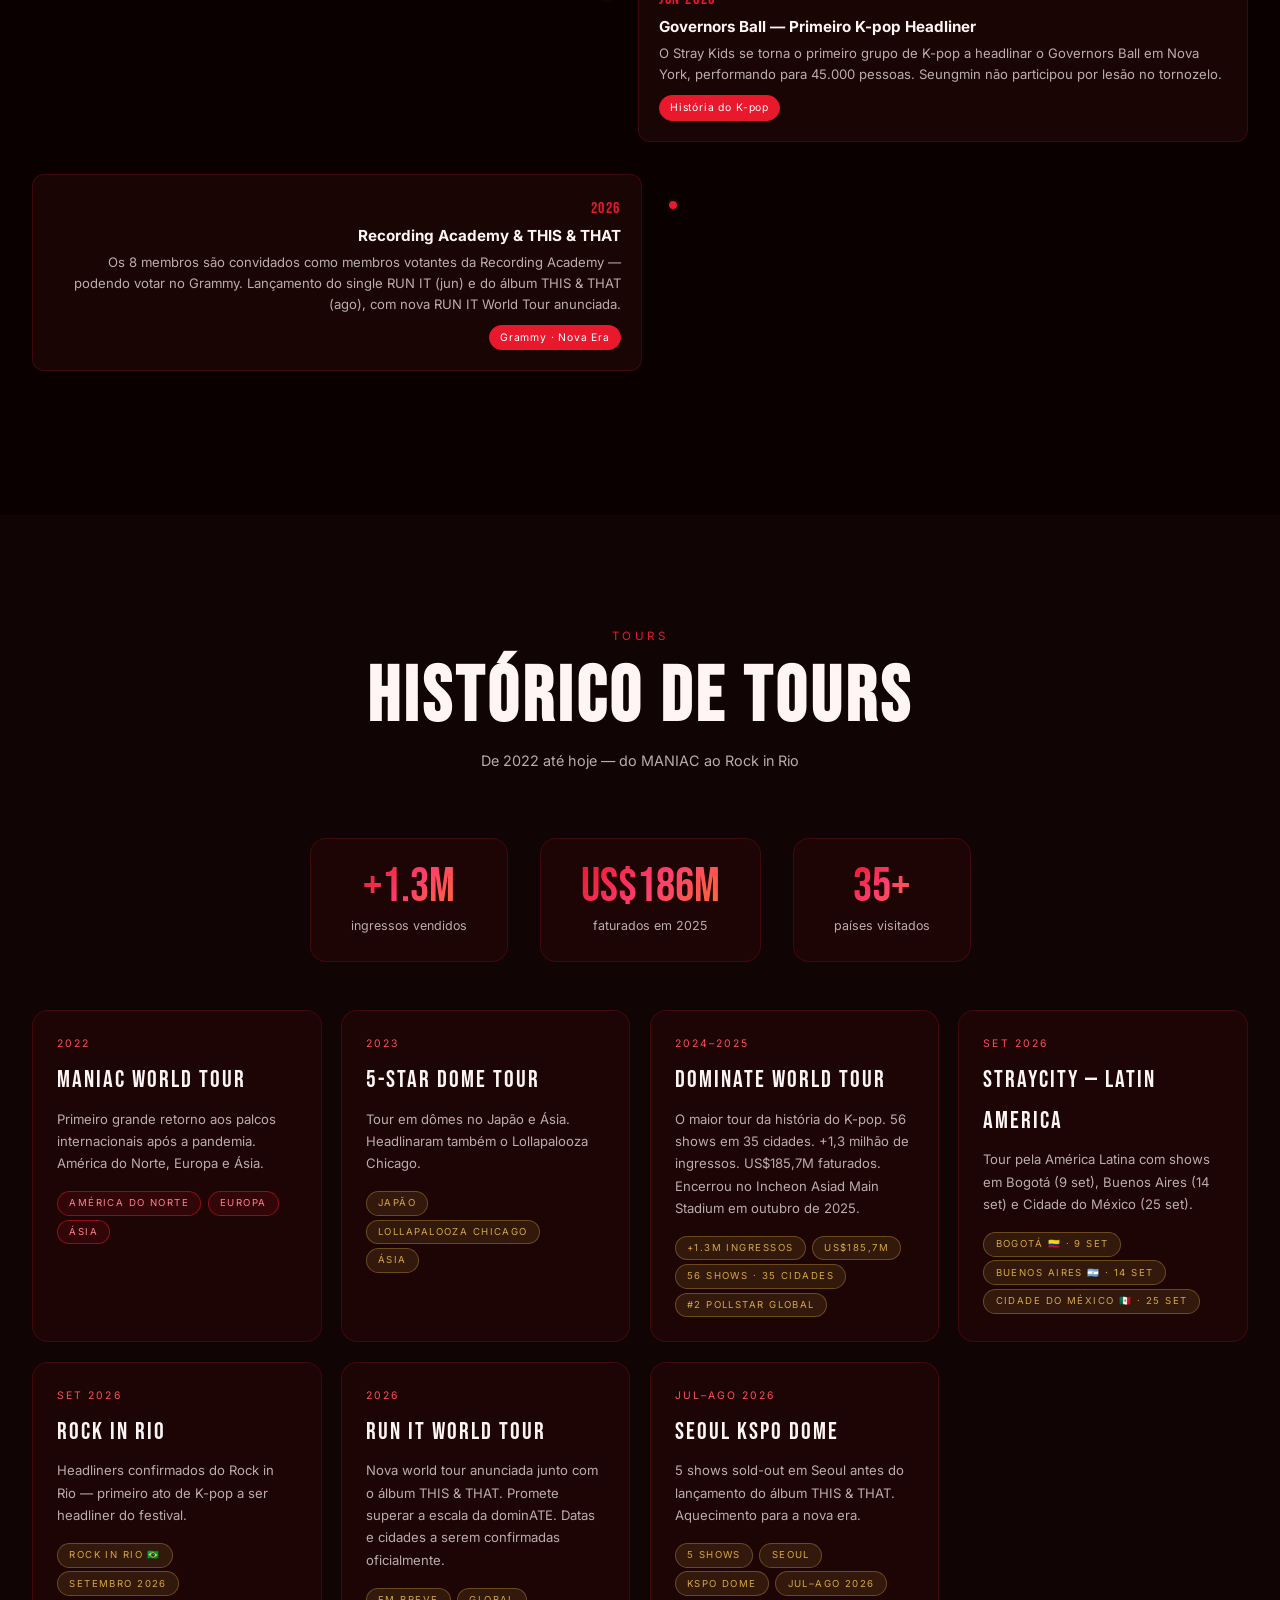
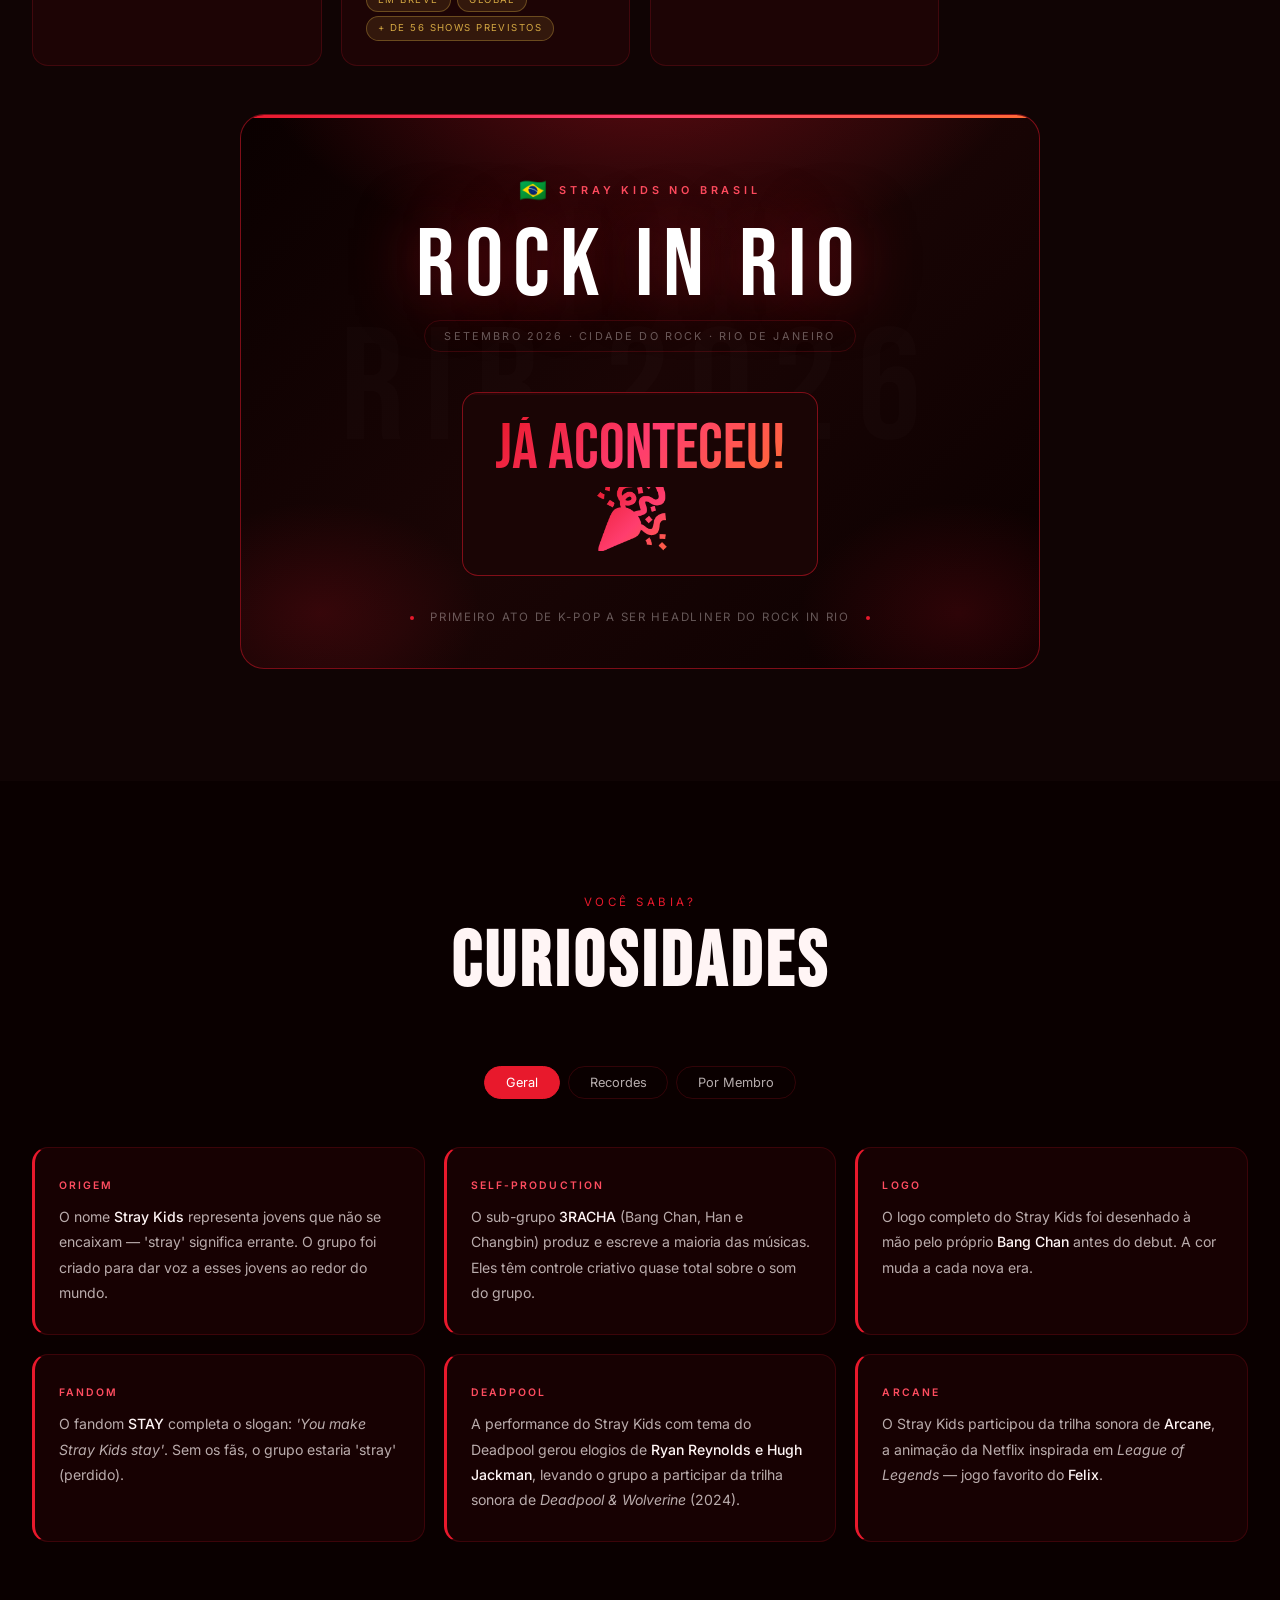
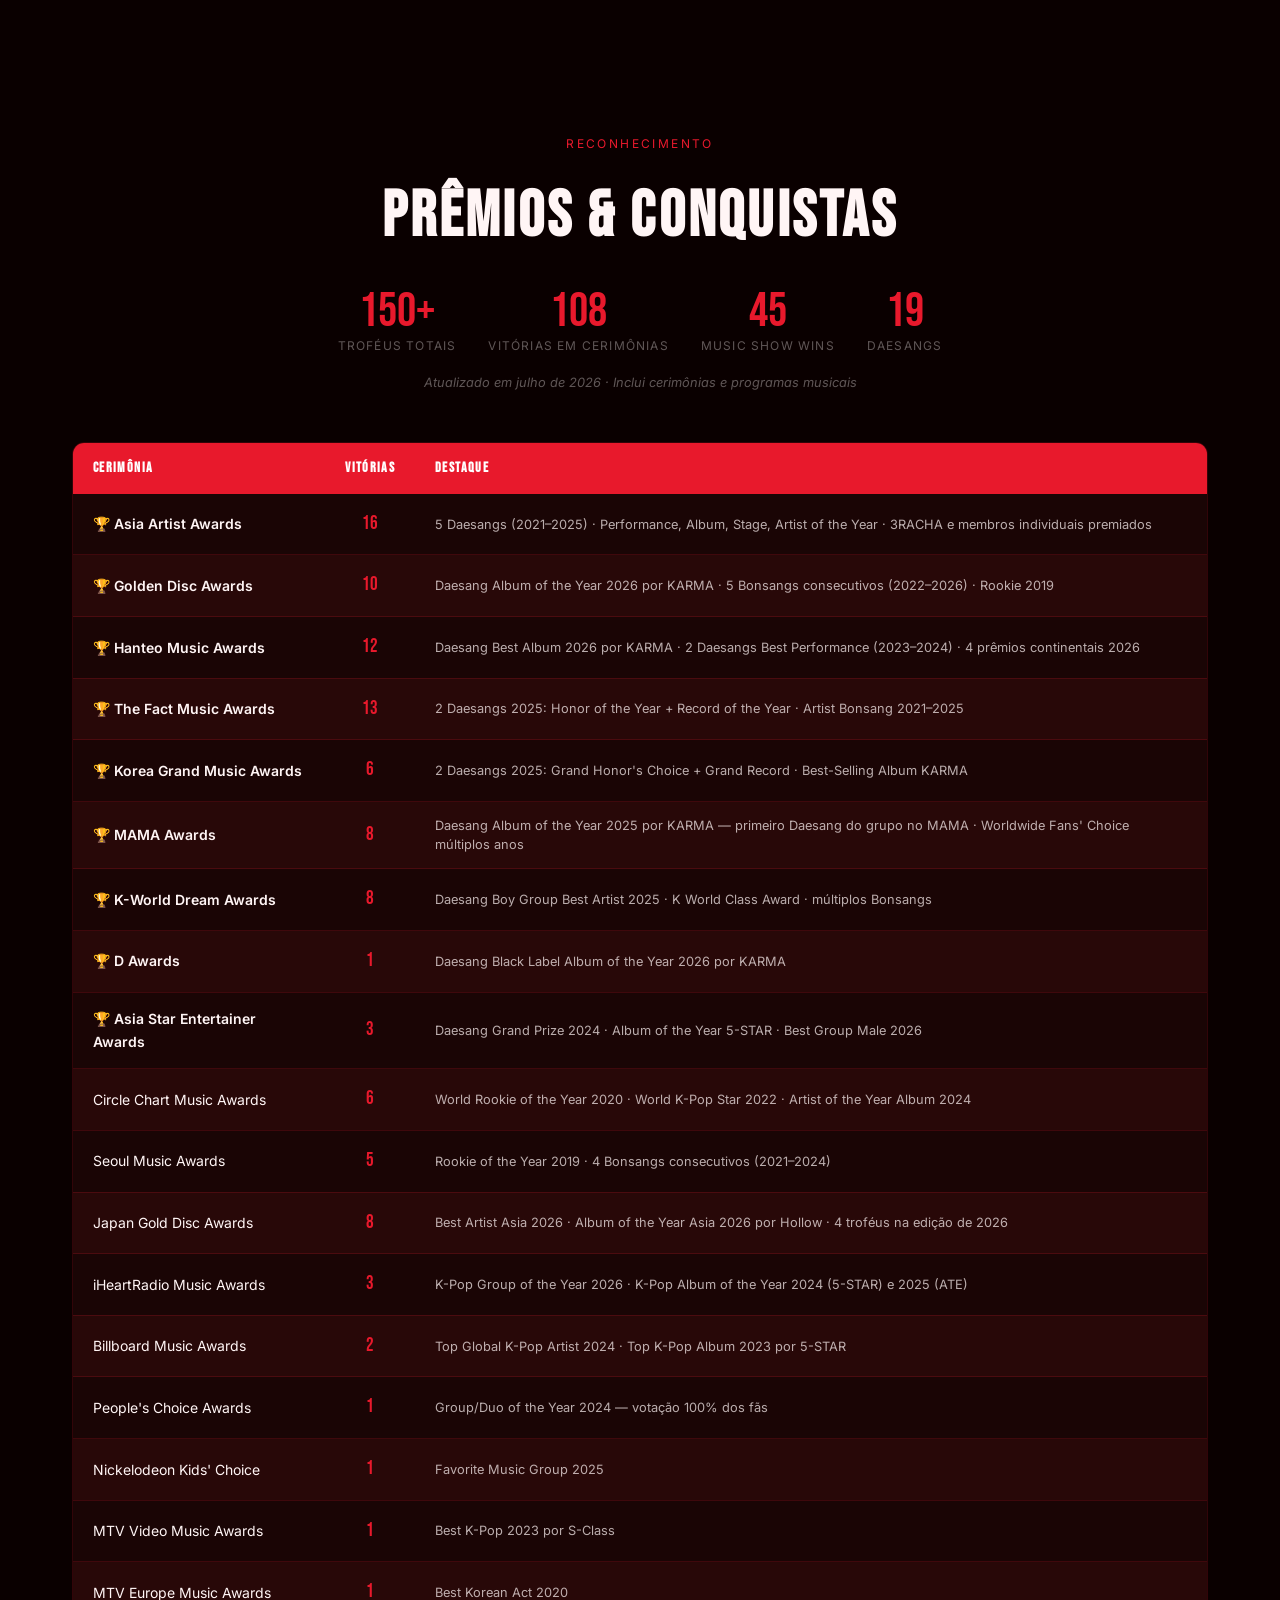
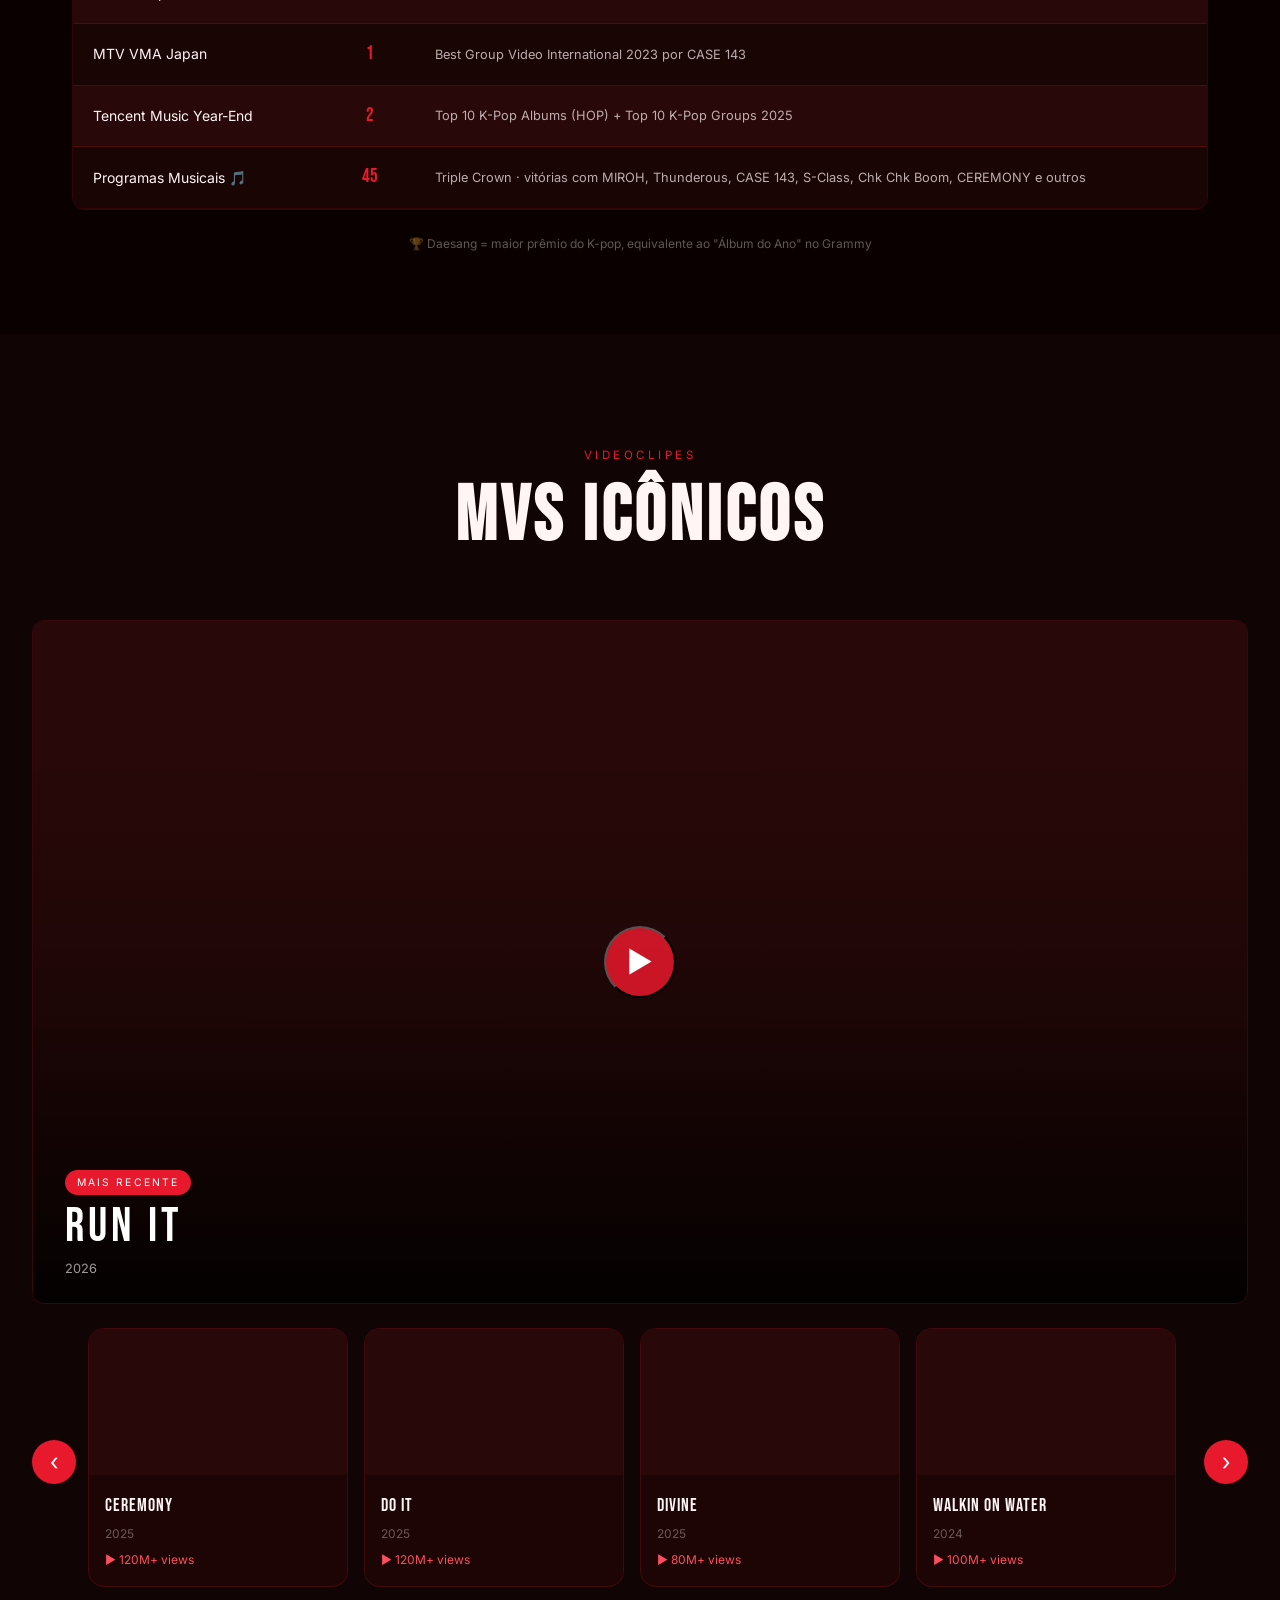
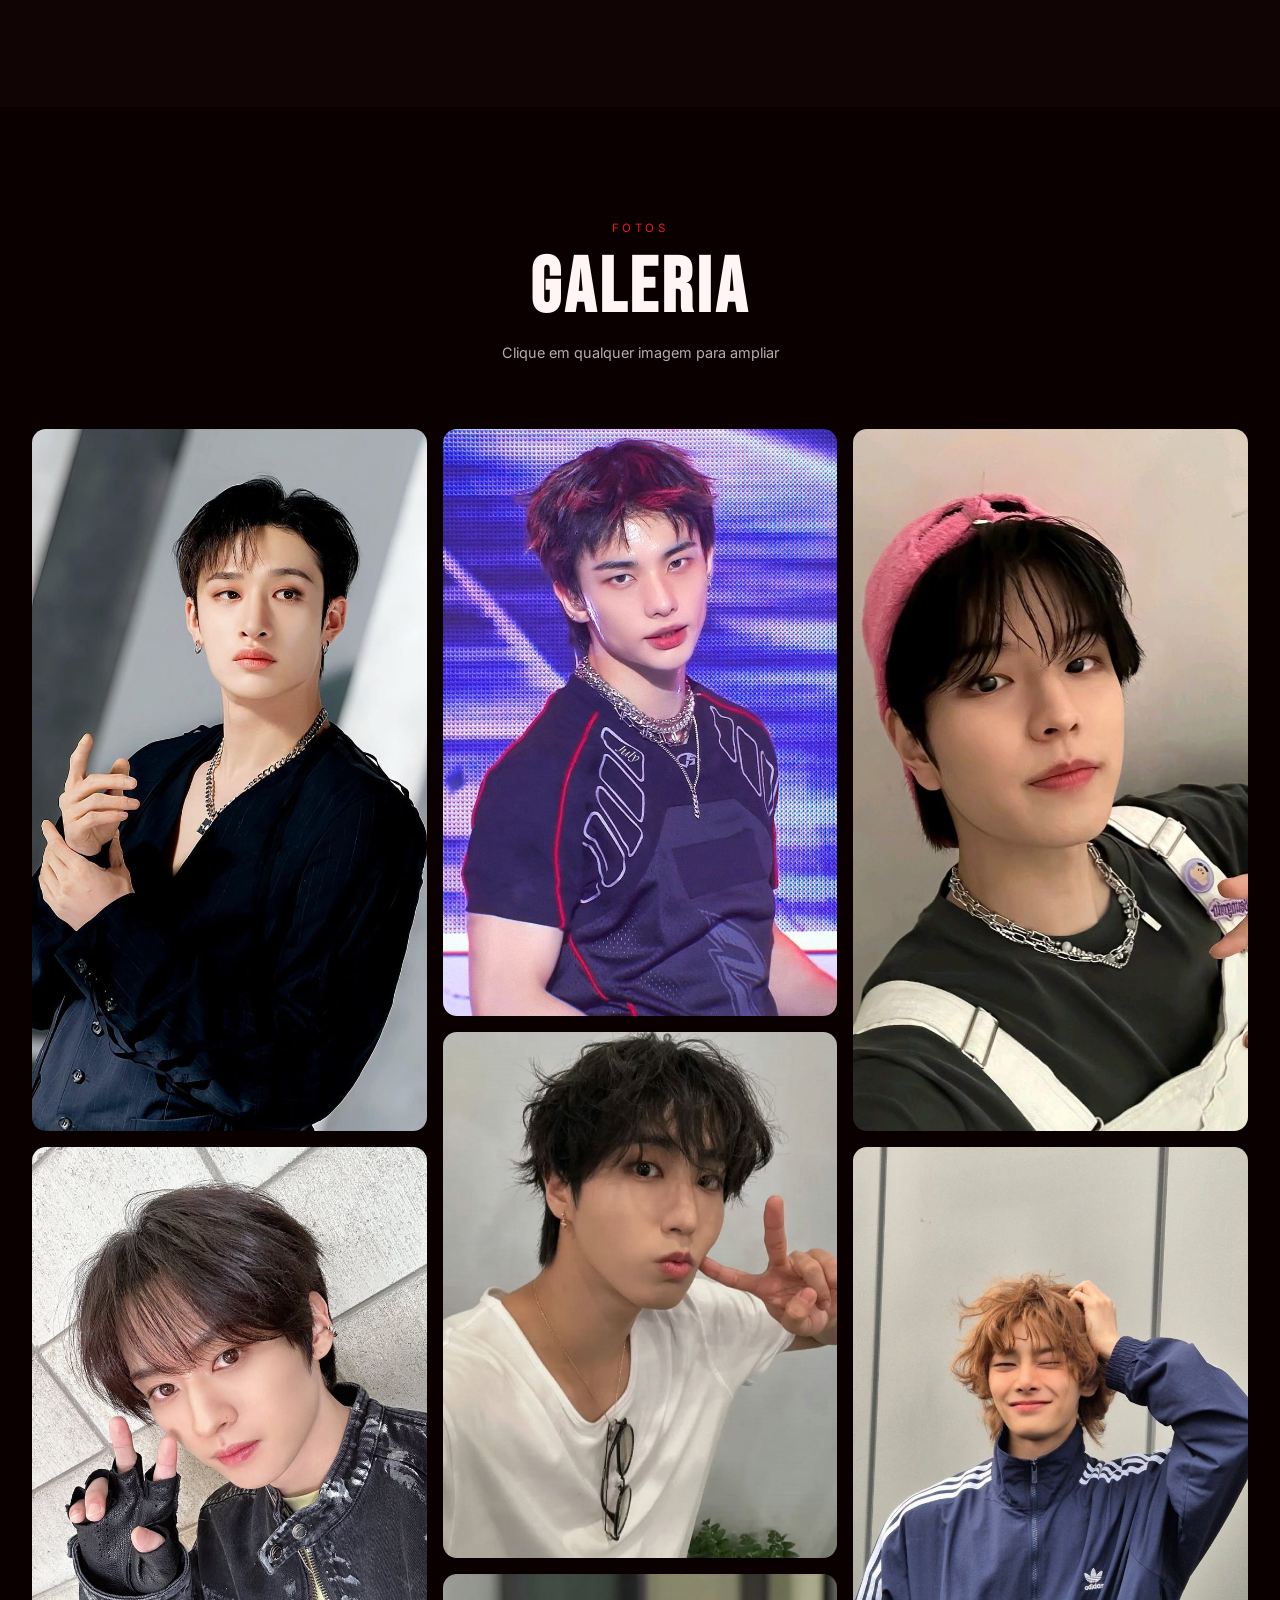
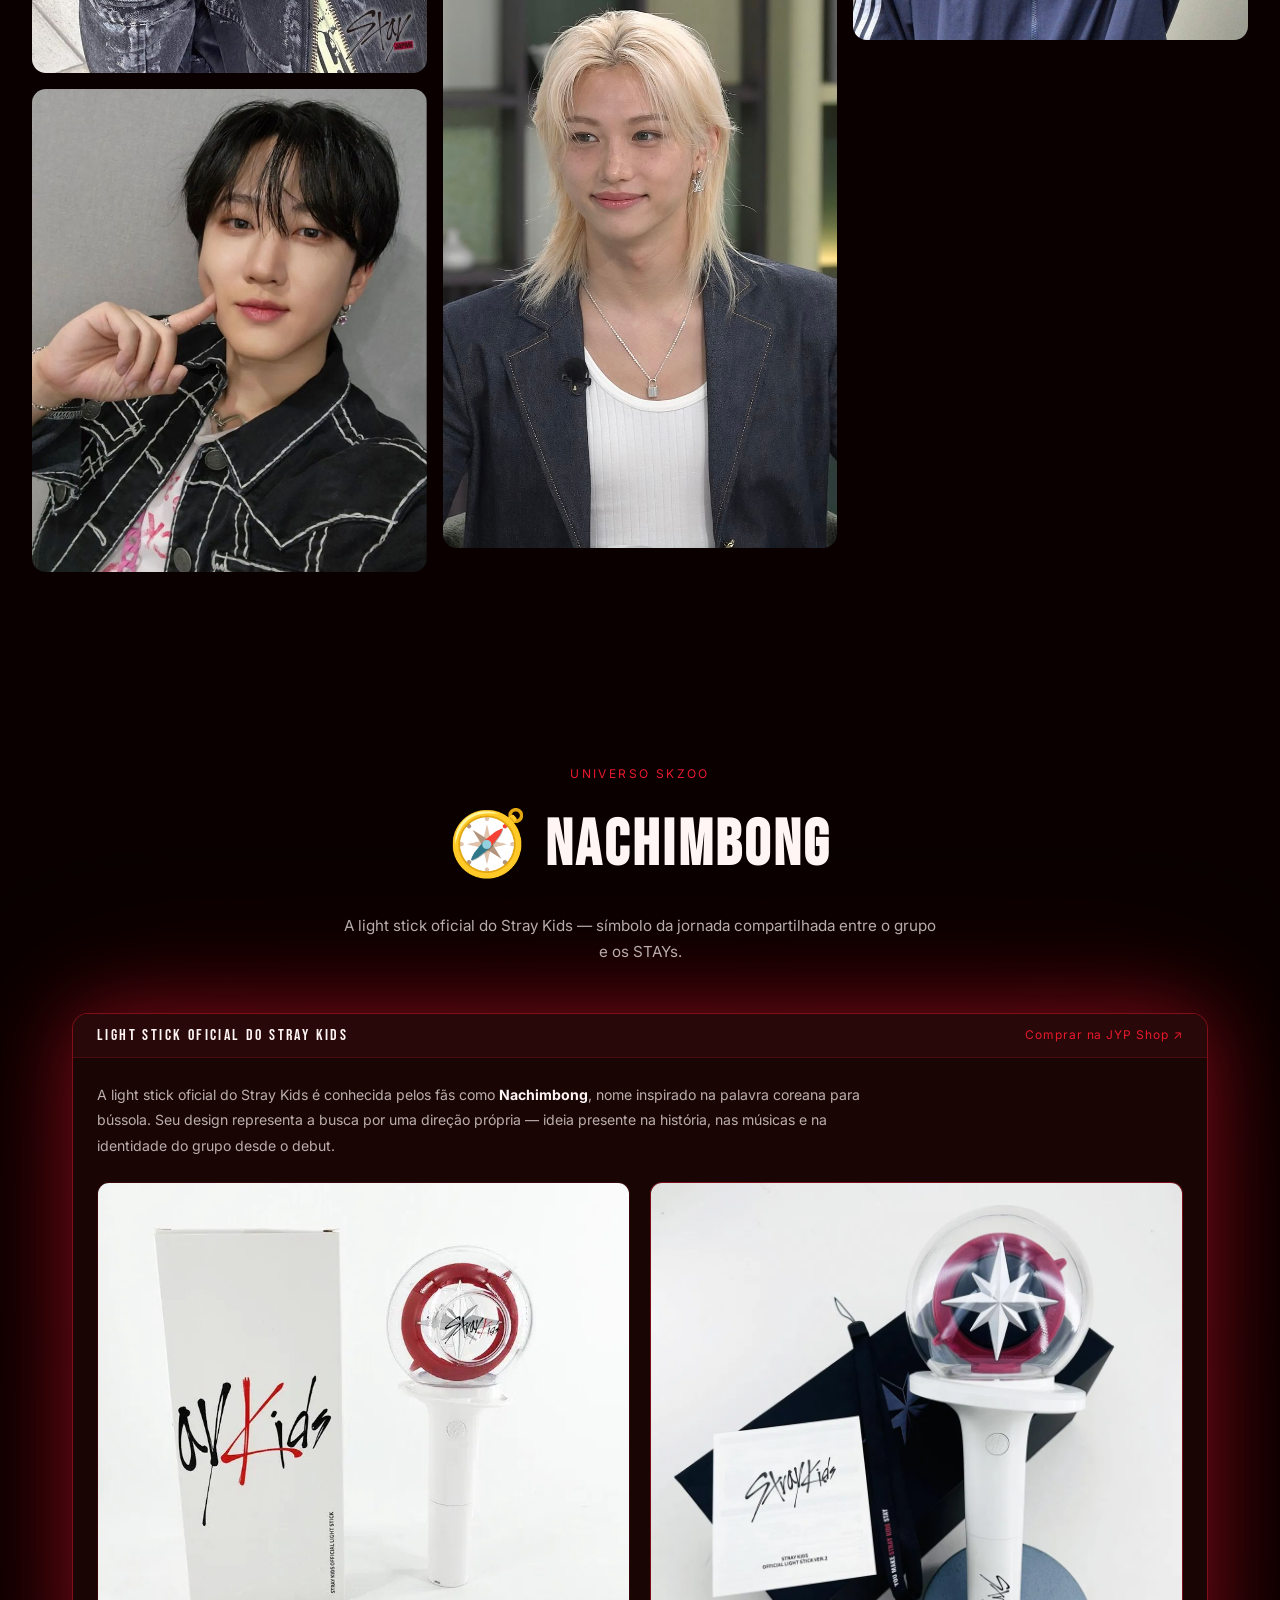
==== commit bd870b80: "refactor: reordena seções e simplifica cards de Era Atual, TASY e Nachimbong - Nova ordem das seções" ====
--- a/index.html
+++ b/index.html
@@ -91,6 +91,11 @@
   <div class="hero-scroll"><span>Scroll</span><div class="scroll-line"></div></div>
 </section>
 
+<!-- ERA ATUAL -->
+<section id="era-atual" style="padding:2.5rem 2rem;max-width:1200px;margin:0 auto">
+  <div id="eraAtualContainer"></div>
+</section>
+
 <!-- STATS -->
 <div class="stats-bar" id="statsBar">
   <div class="stat-item"><span class="stat-num" data-target="8">0</span><span class="stat-label">membros</span></div>
@@ -99,11 +104,6 @@
   <div class="stat-item"><span class="stat-num" data-target="19">0</span><span class="stat-label">daesangs</span></div>
   <div class="stat-item"><span class="stat-num" data-target="10">0</span><span class="stat-label">álbuns</span></div>
 </div>
-
-<!-- ERA ATUAL -->
-<section id="era-atual" style="padding:2.5rem 2rem;max-width:1200px;margin:0 auto">
-  <div id="eraAtualContainer"></div>
-</section>
 
 <!-- MEMBROS -->
 <section id="membros" class="section">
@@ -265,16 +265,6 @@
   <img id="lbImg" src="" alt="" />
 </div>
 
-<!-- SKZOO -->
-<section id="skzoo" class="section-alt">
-  <div class="section-header">
-    <span class="section-label" data-i18n="skzoo_label">Personagens Oficiais</span>
-    <h2 class="section-title" data-i18n="skzoo_title">SKZoo</h2>
-    <p class="section-desc">Cada membro tem um personagem animal que representa sua personalidade</p>
-  </div>
-  <div class="skzoo-grid" id="skzooGrid"></div>
-</section>
-
 <!-- NACHIMBONG -->
 <section id="nachimbong" style="padding:5rem 2rem;max-width:1200px;margin:0 auto">
   <div style="text-align:center;margin-bottom:3rem">
@@ -283,6 +273,16 @@
     <p style="color:var(--t2);font-size:.95rem;max-width:600px;margin:.75rem auto 0">A light stick oficial do Stray Kids — símbolo da jornada compartilhada entre o grupo e os STAYs.</p>
   </div>
   <div id="nachimbongContainer"></div>
+</section>
+
+<!-- SKZOO -->
+<section id="skzoo" class="section-alt">
+  <div class="section-header">
+    <span class="section-label" data-i18n="skzoo_label">Personagens Oficiais</span>
+    <h2 class="section-title" data-i18n="skzoo_title">SKZoo</h2>
+    <p class="section-desc">Cada membro tem um personagem animal que representa sua personalidade</p>
+  </div>
+  <div class="skzoo-grid" id="skzooGrid"></div>
 </section>
 
 
--- a/style.css
+++ b/style.css
@@ -1432,3 +1432,29 @@
 @media(max-width:1024px){
   .tl-left { text-align:left; }
 }
+
+/* ── TASY RESPONSIVO ── */
+@media(max-width:768px){
+  #tasyGrid { grid-template-columns:1fr !important; }
+  #tasyGrid > div:first-child {
+    border-right:none !important;
+    border-bottom:1px solid var(--bd);
+    padding:1.5rem;
+    min-height:200px !important;
+  }
+}
+
+/* ── GUIA CONTEÚDO RESPONSIVO ── */
+@media(max-width:768px){
+  .guia-card {
+    min-width:85vw !important;
+    max-width:85vw !important;
+  }
+}
+
+/* ── NACHIMBONG RESPONSIVO ── */
+@media(max-width:768px){
+  #lightstickGrid {
+    grid-template-columns:1fr !important;
+  }
+}
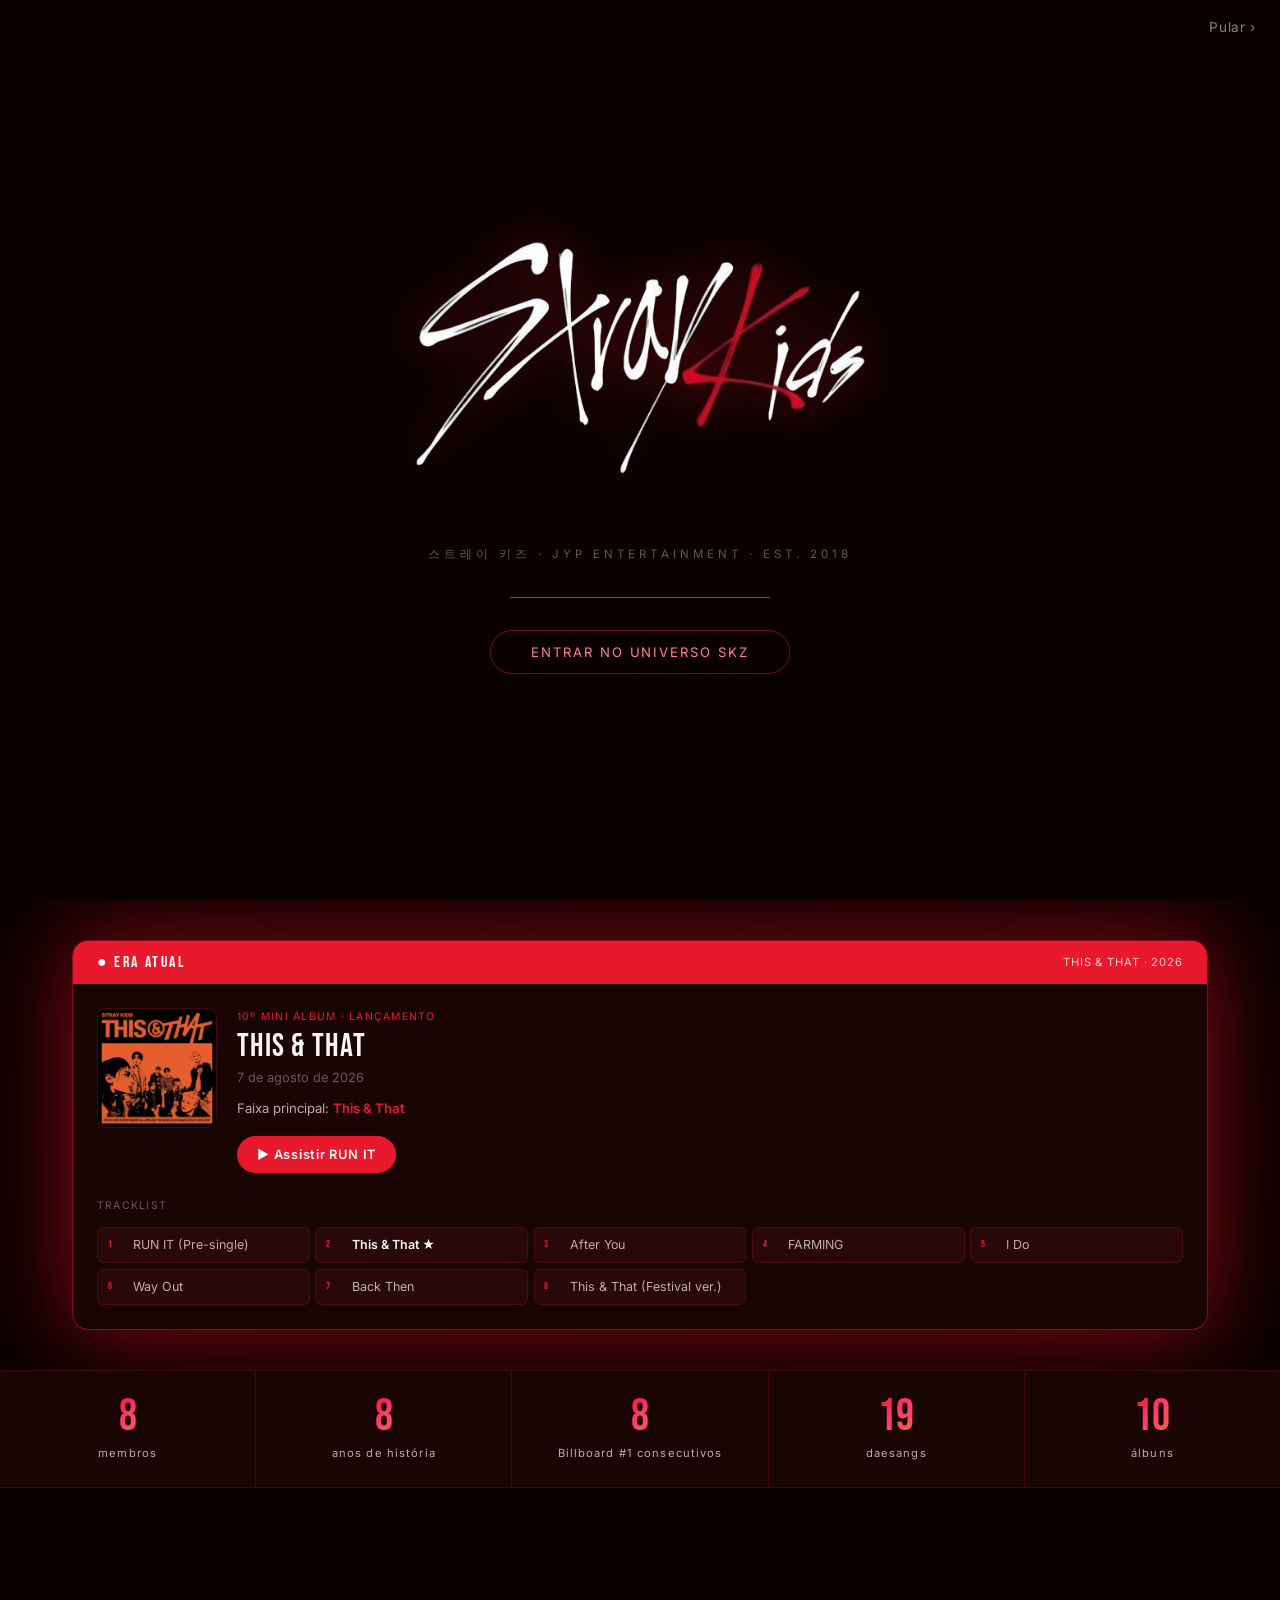
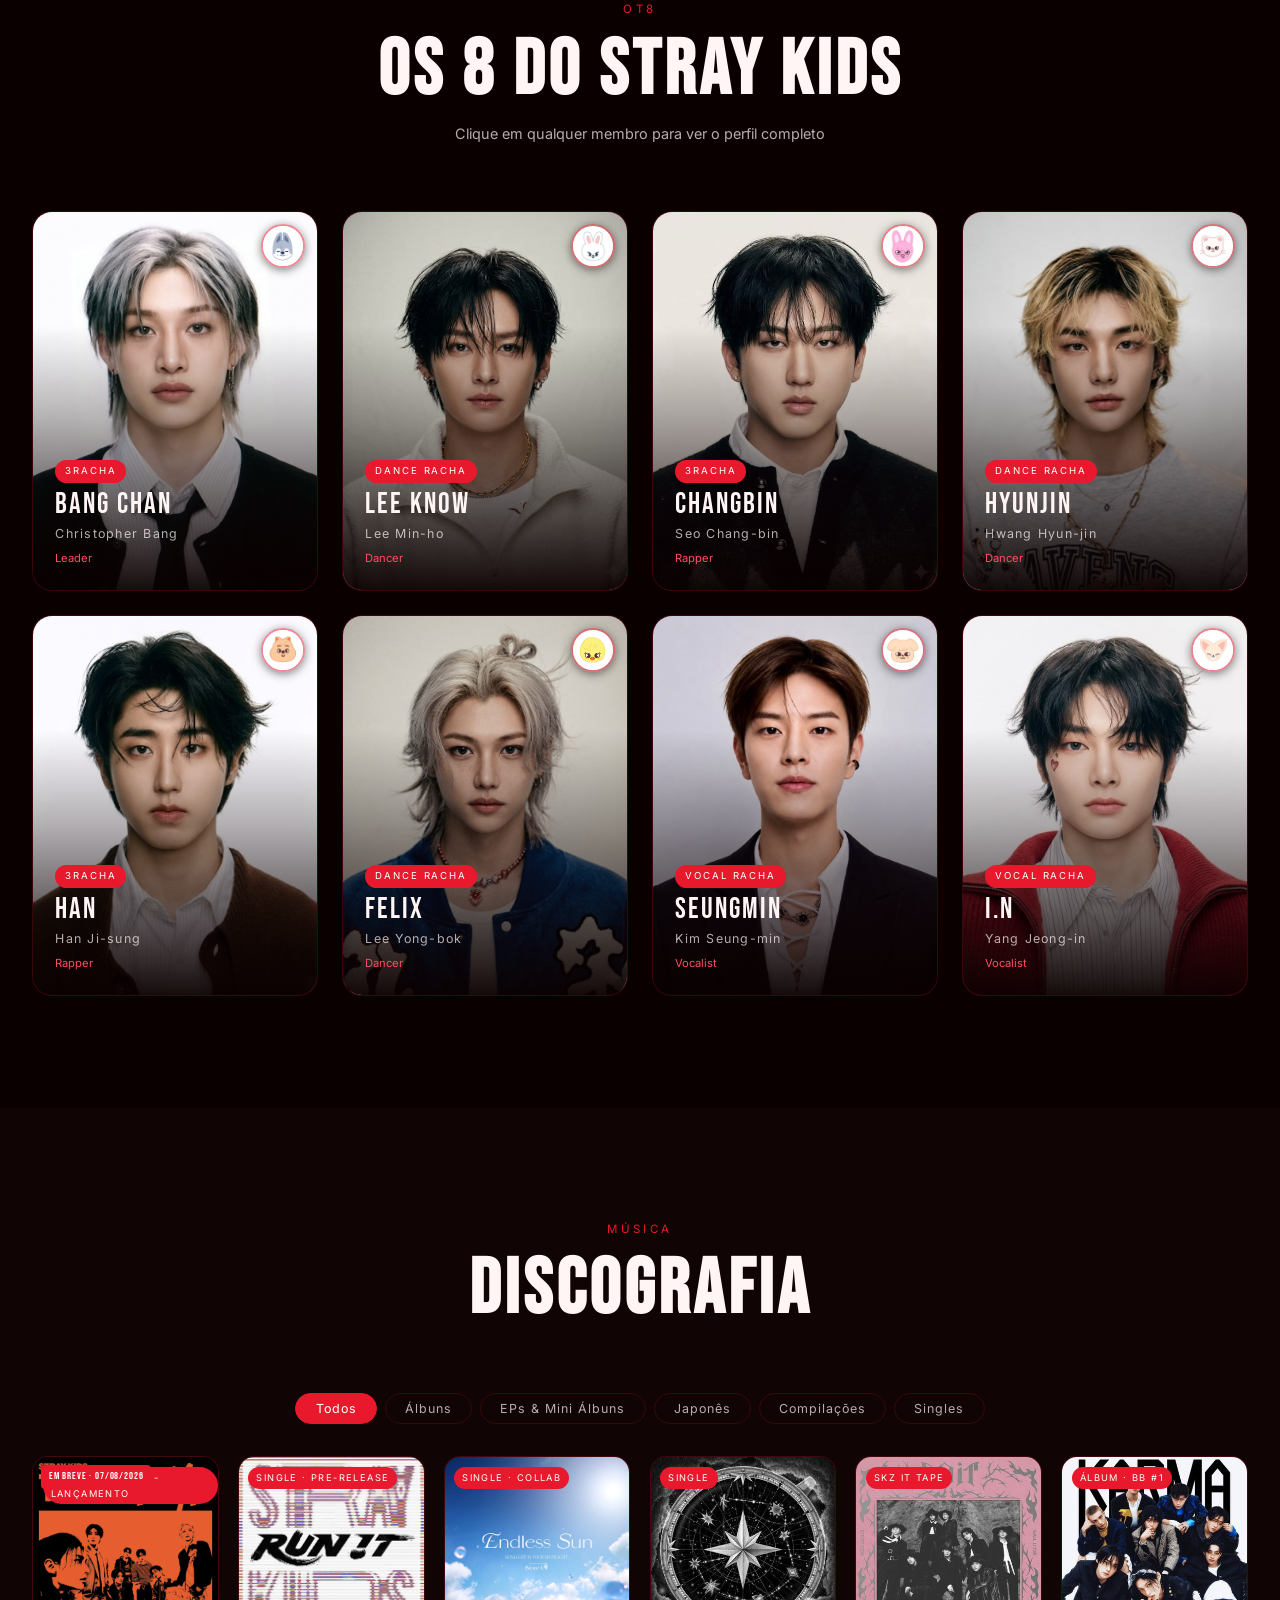
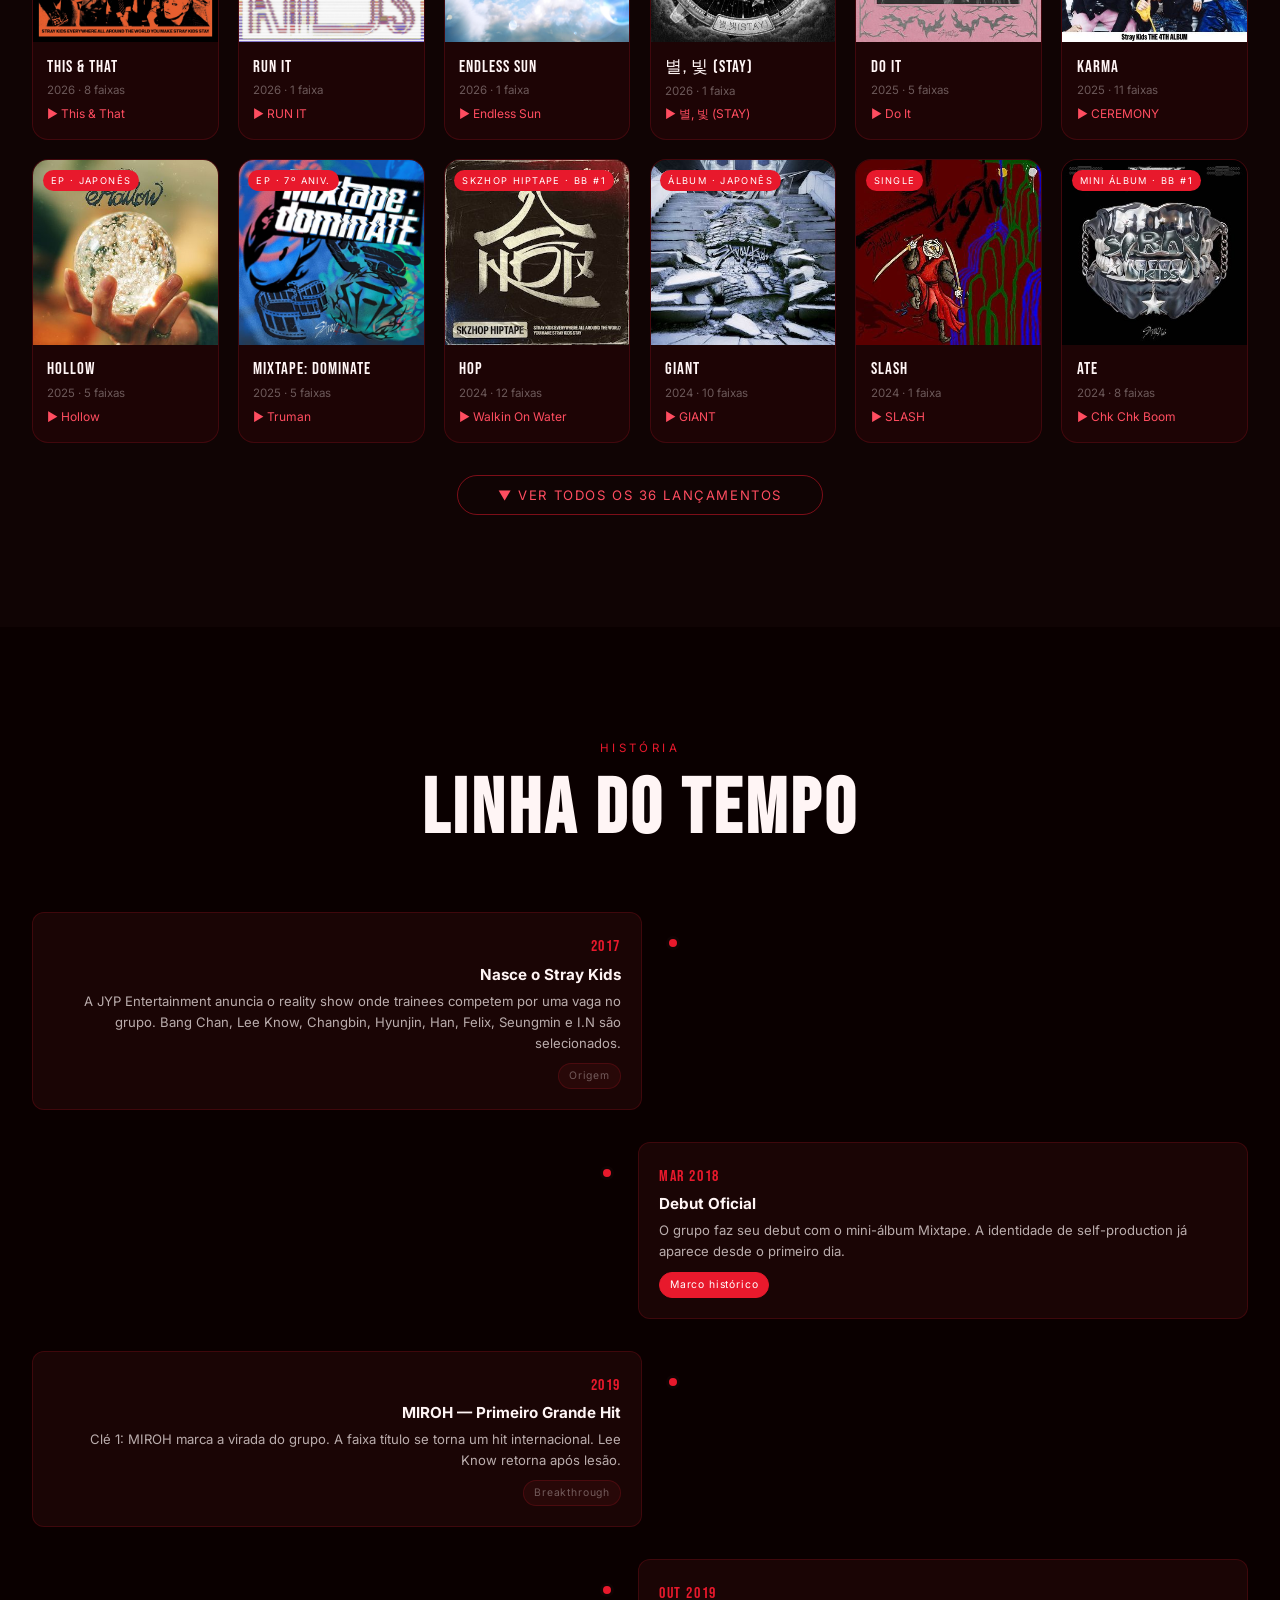
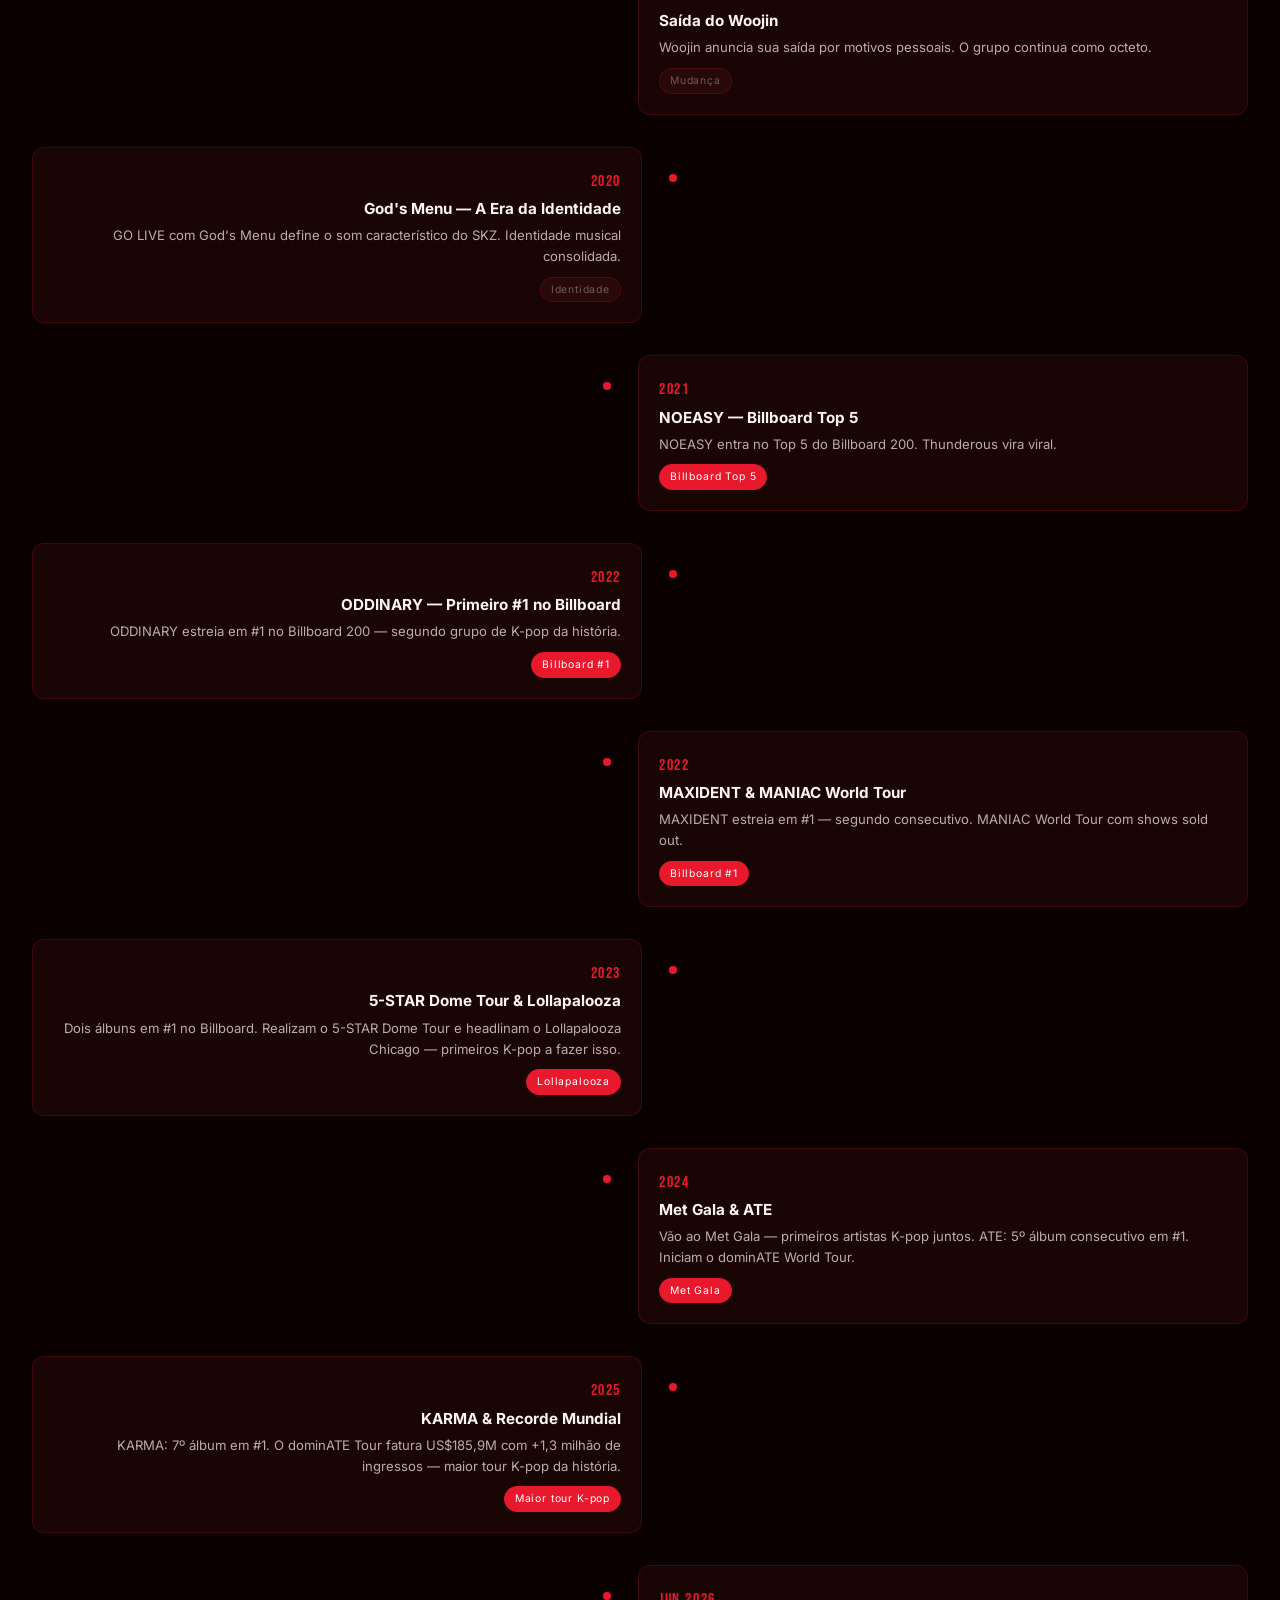
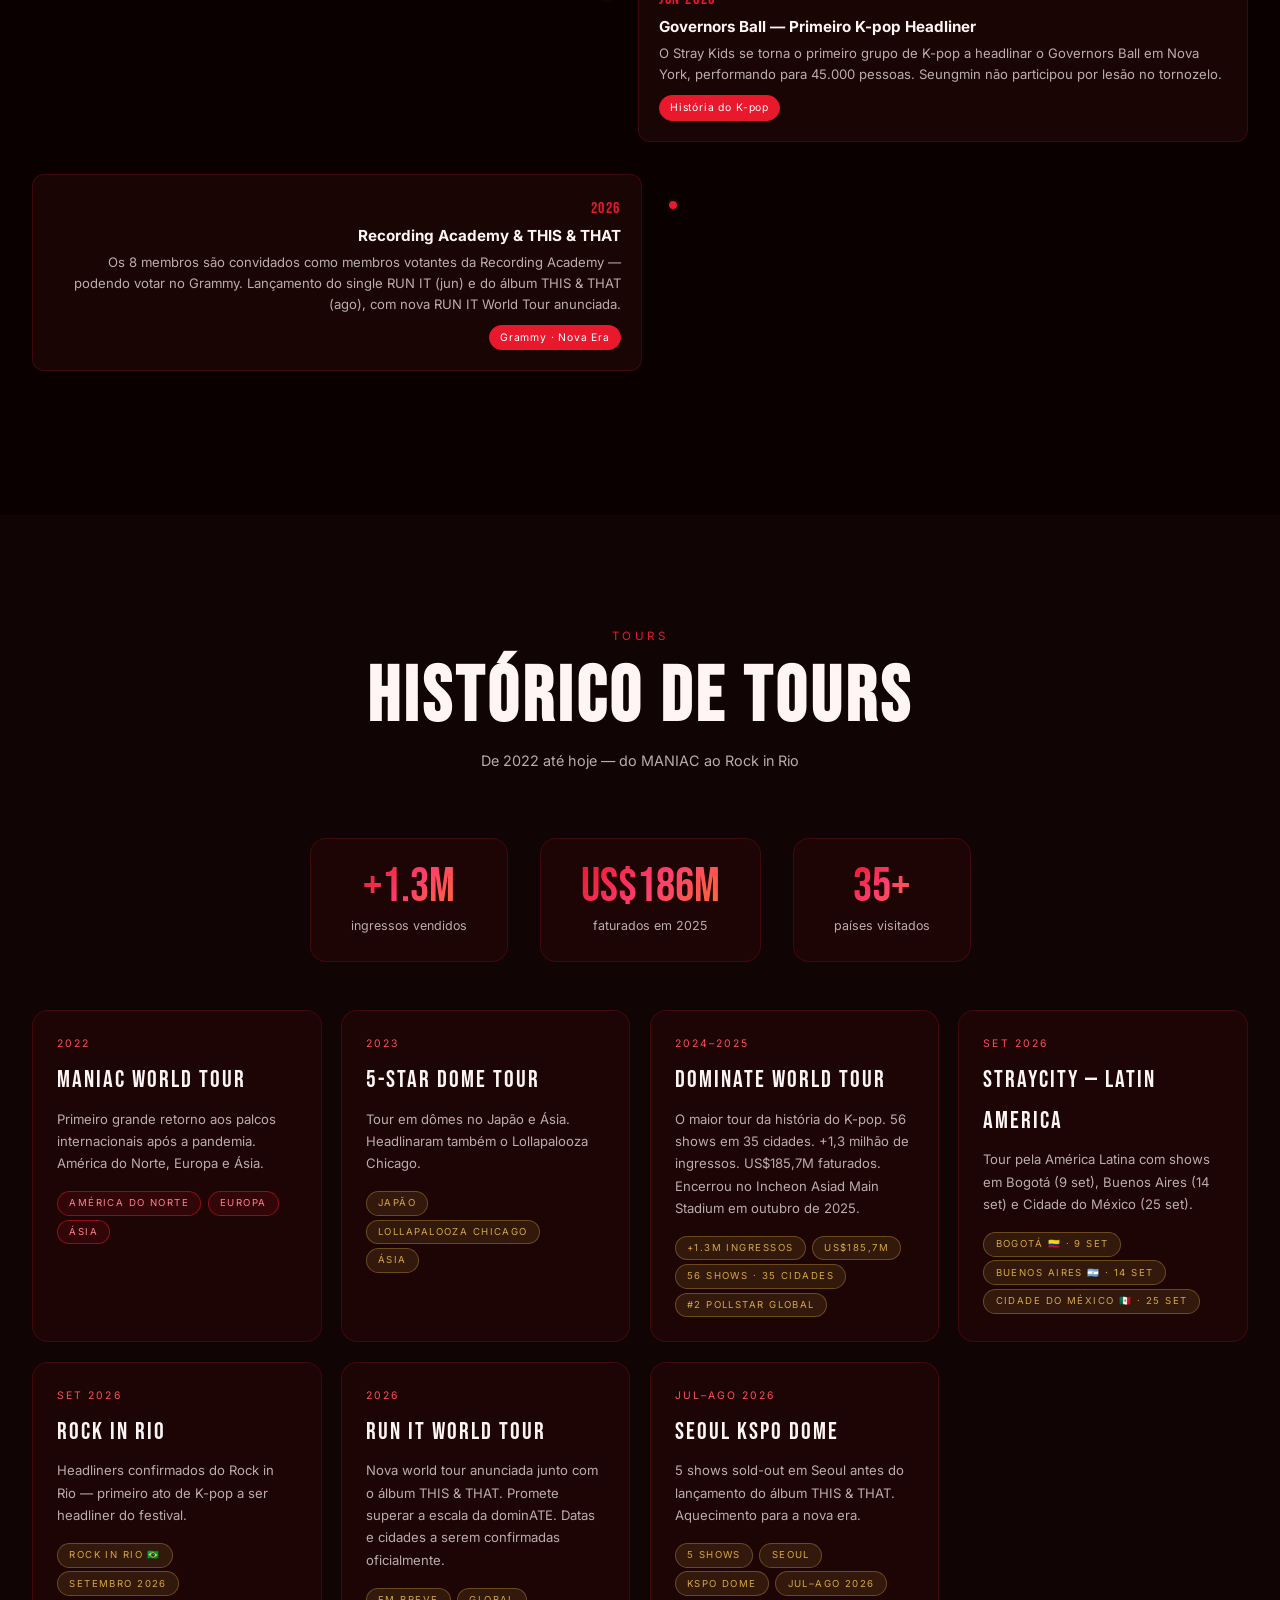
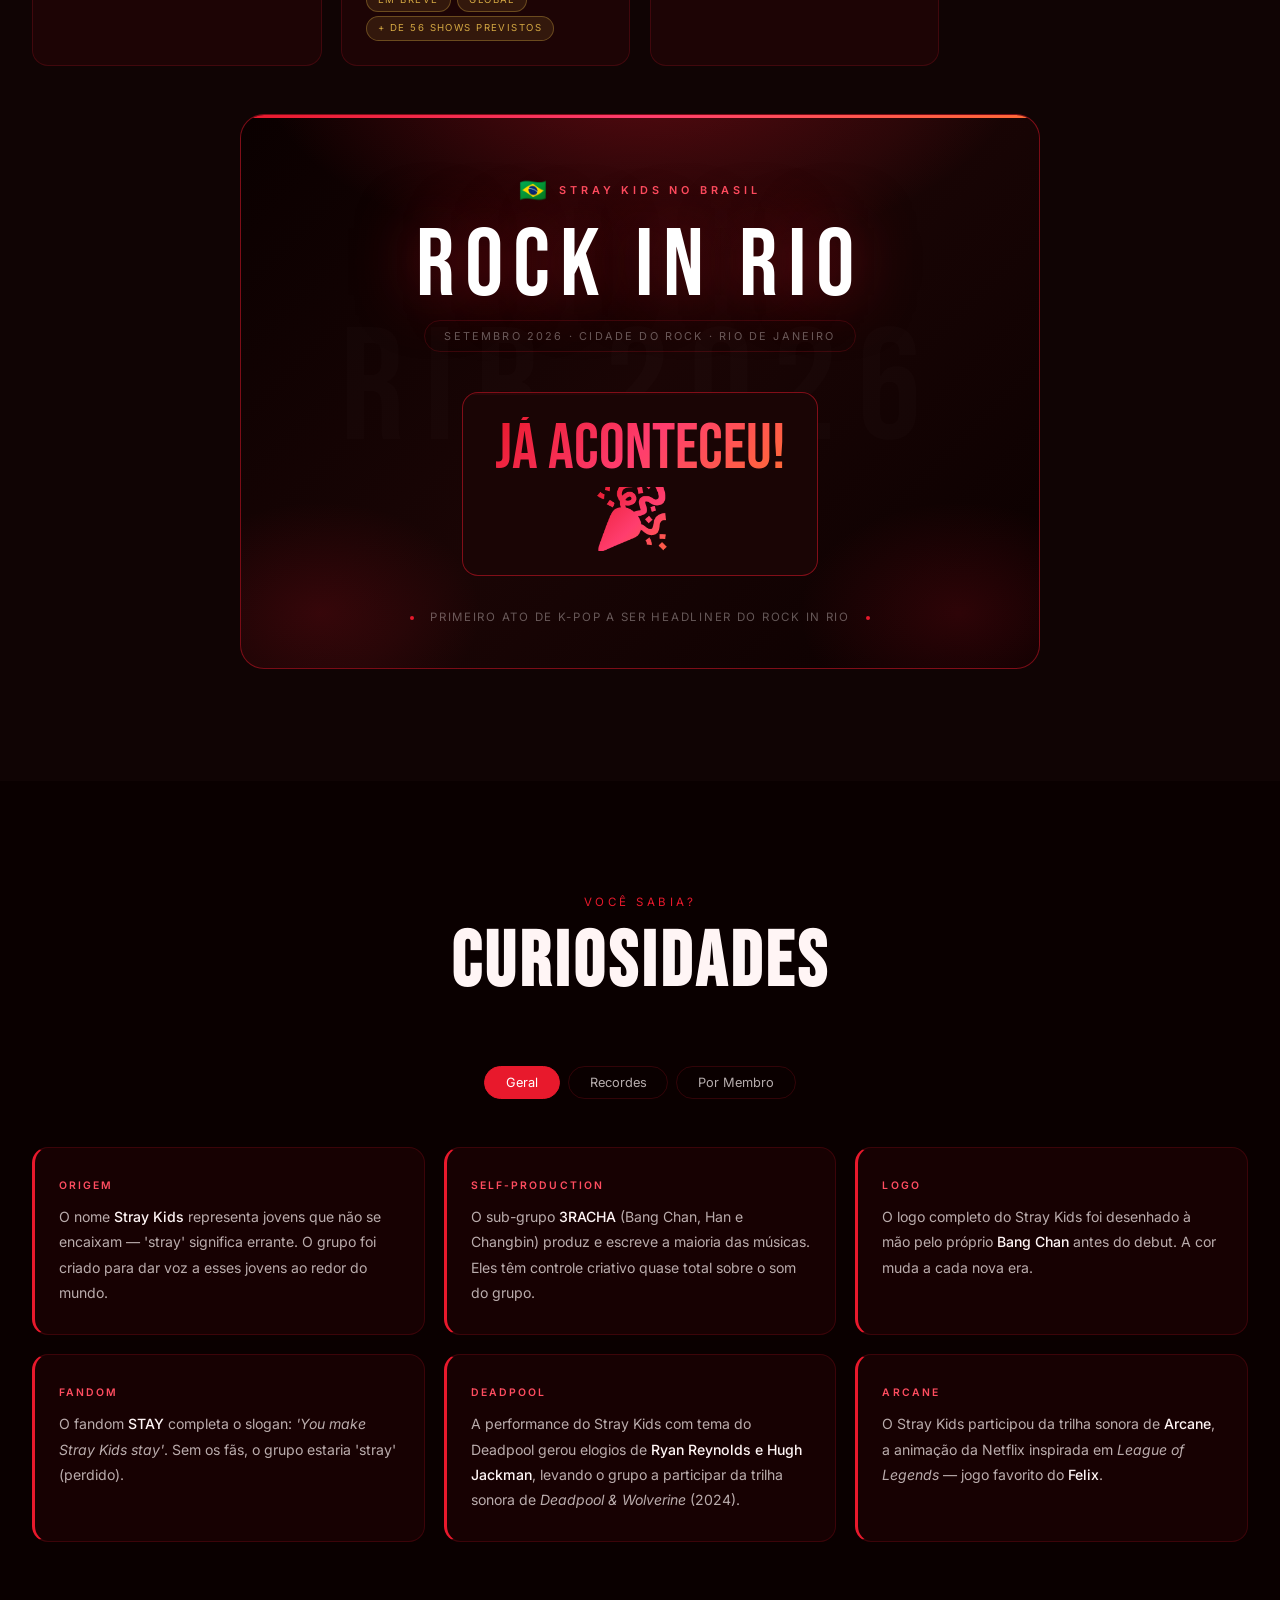
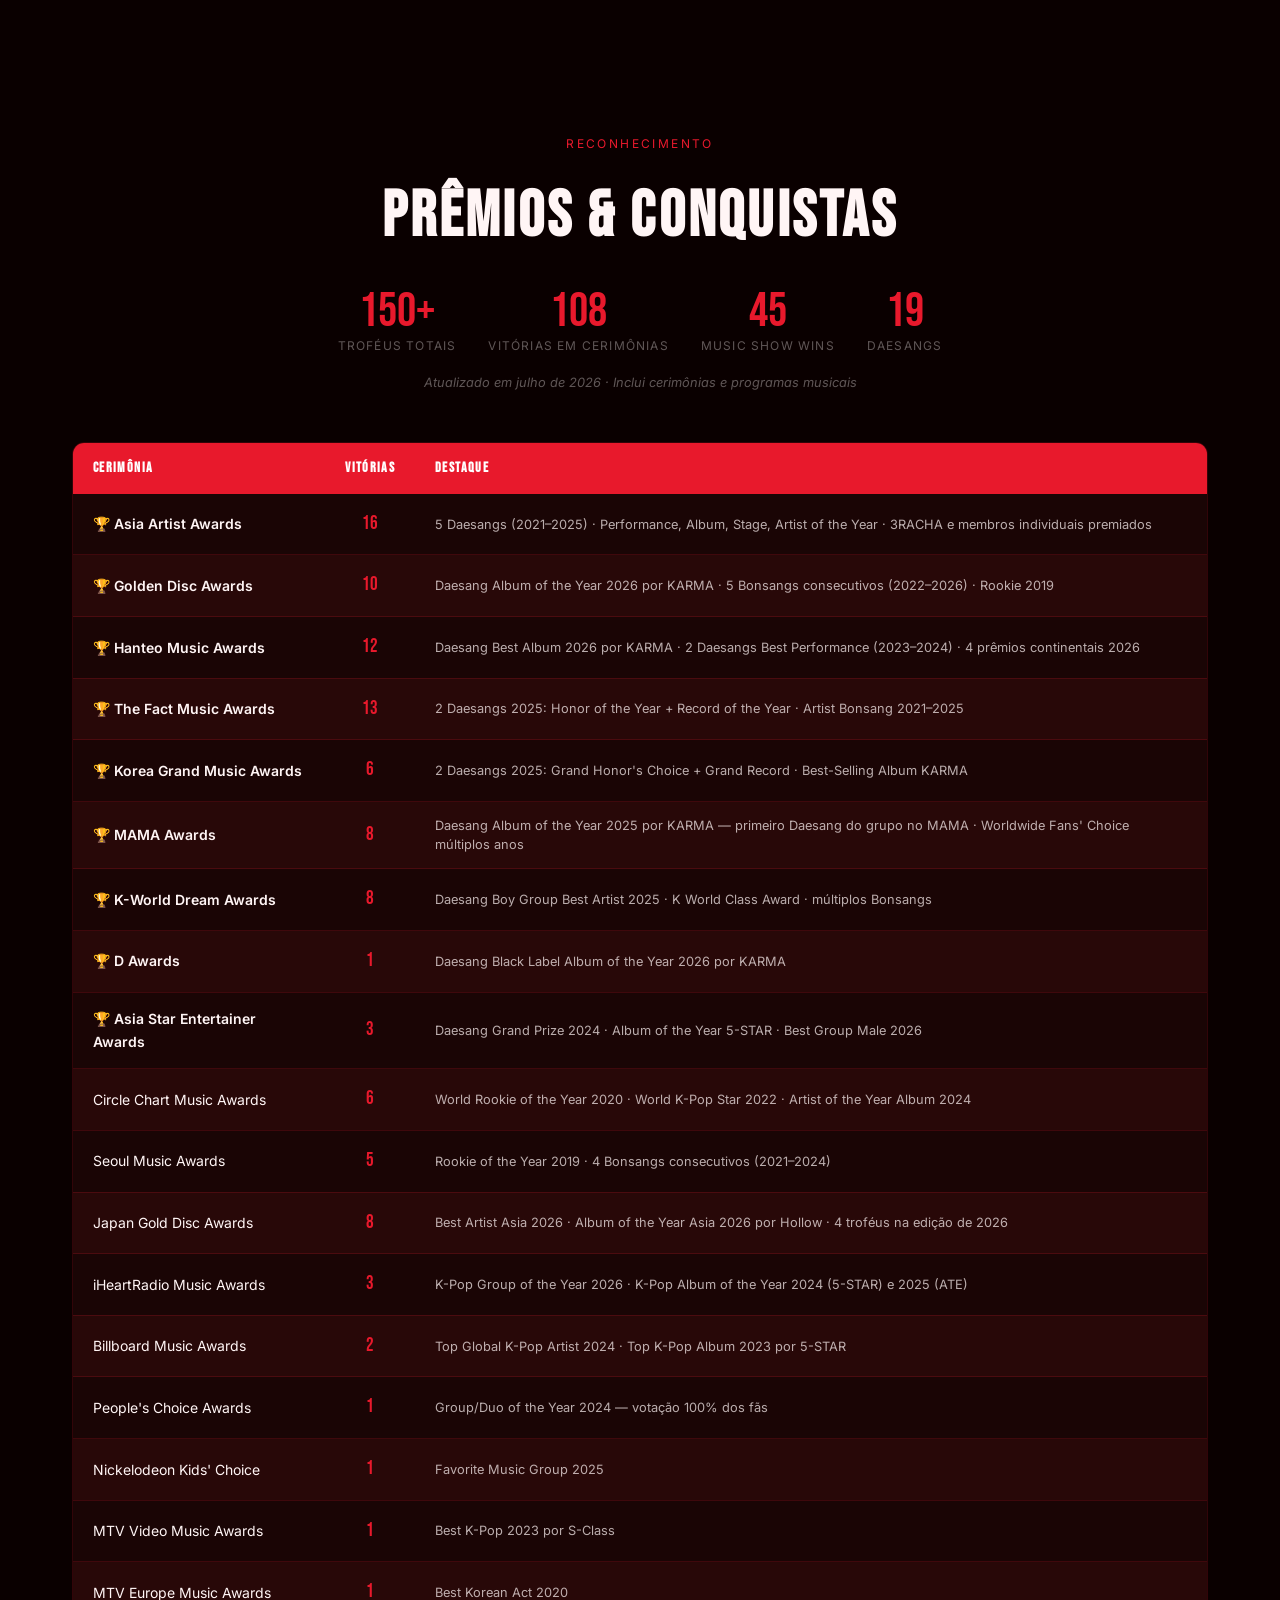
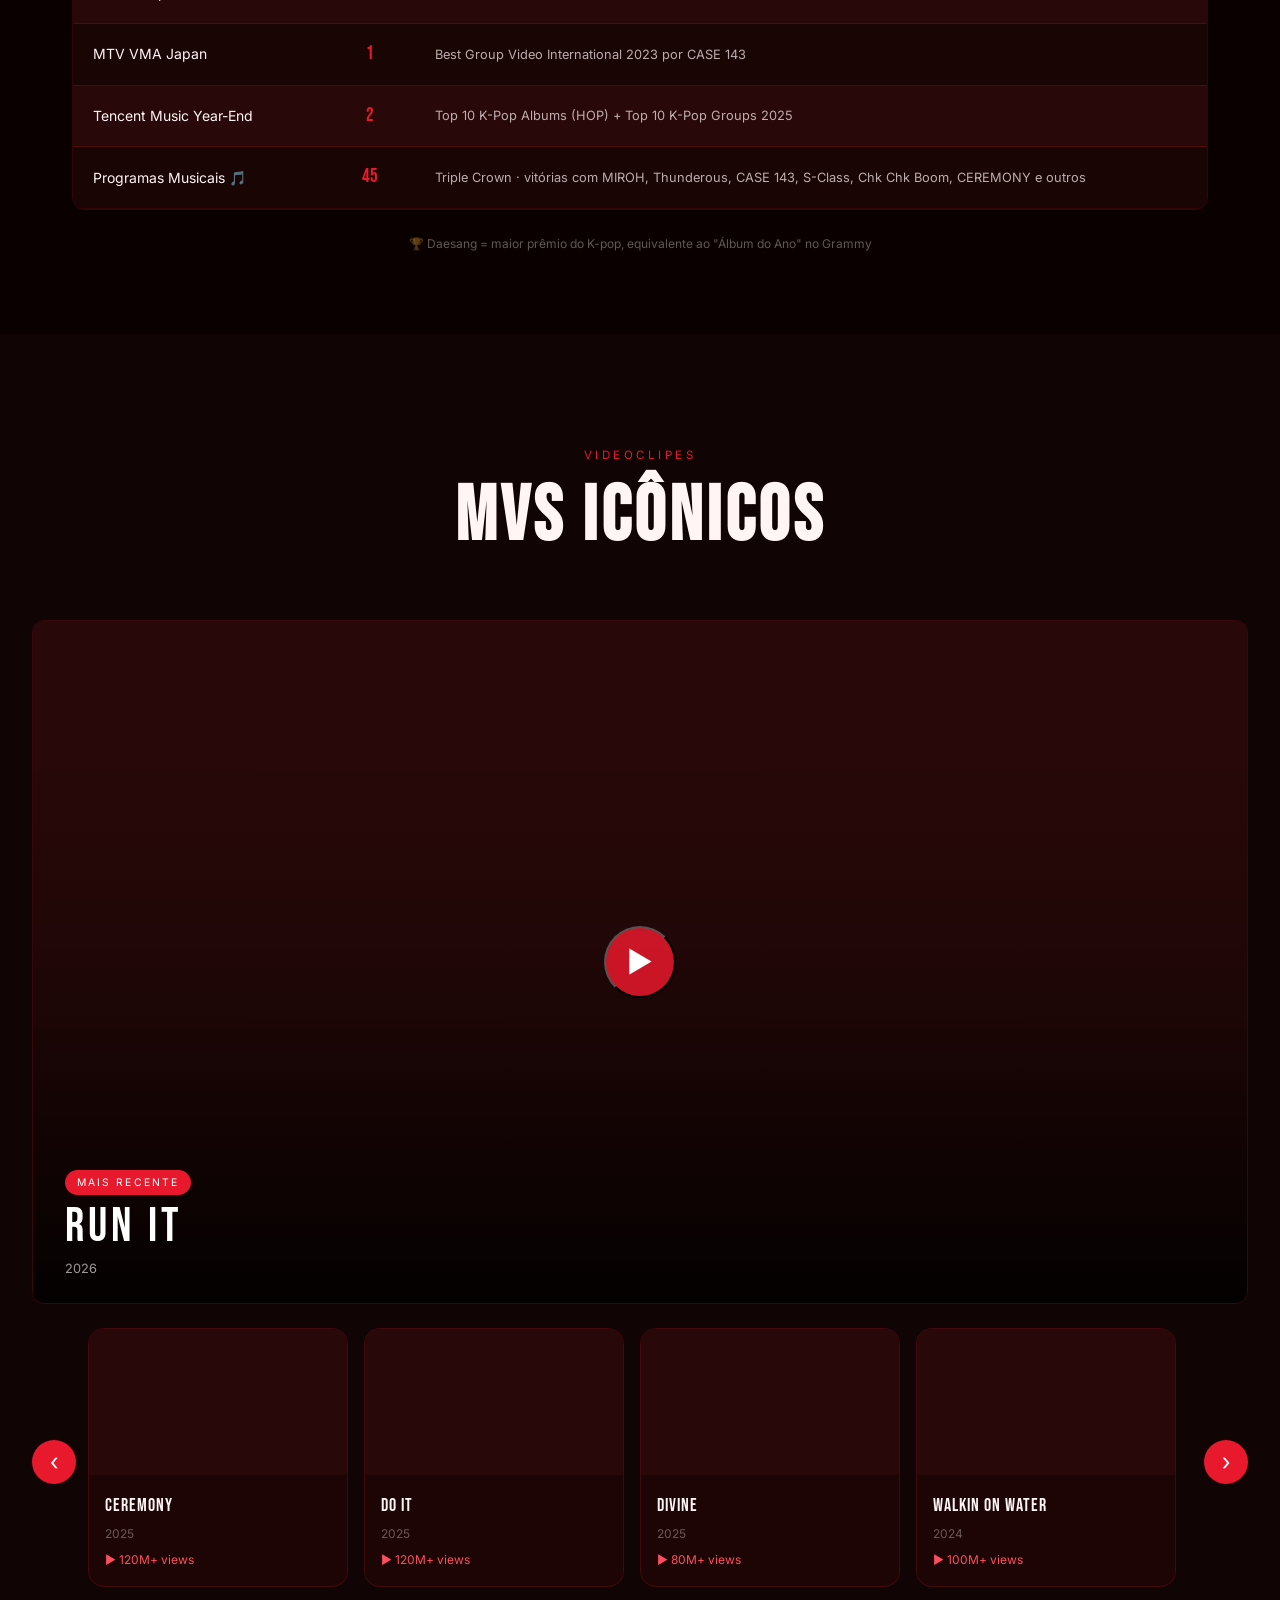
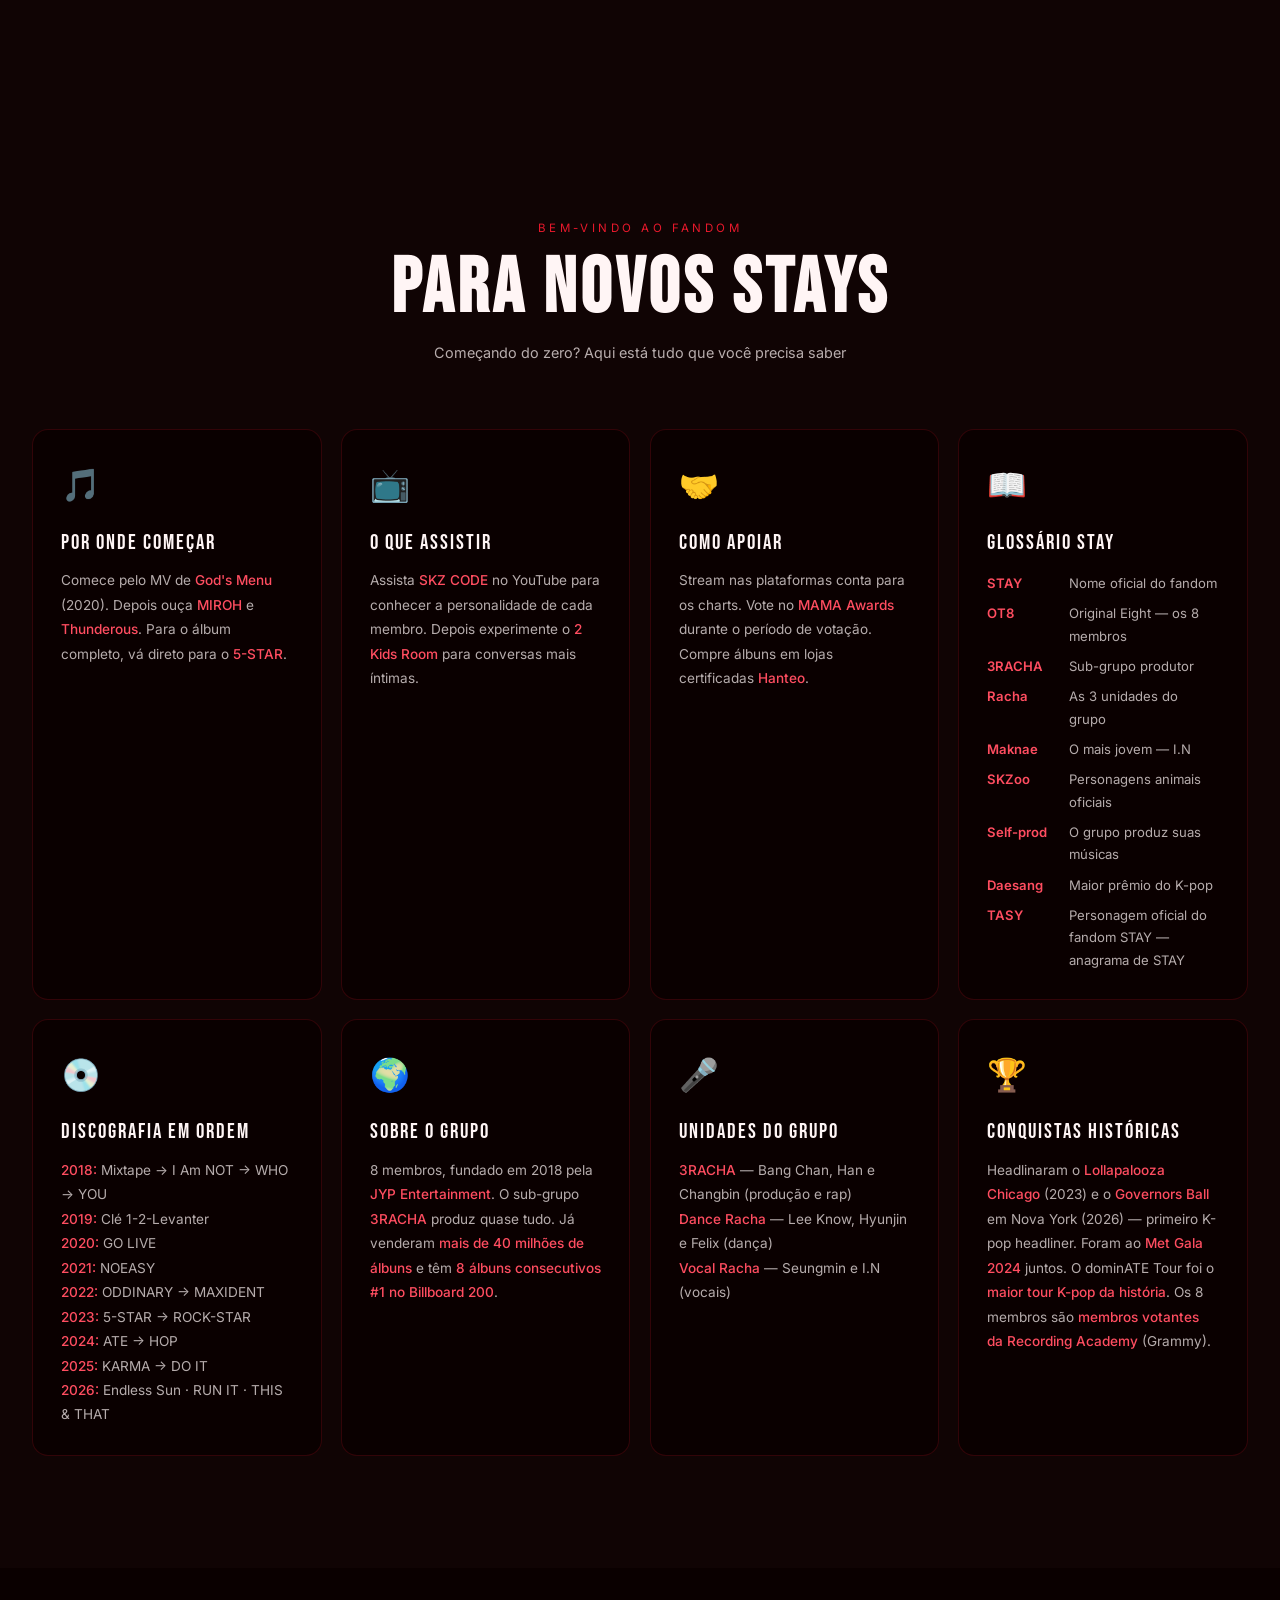
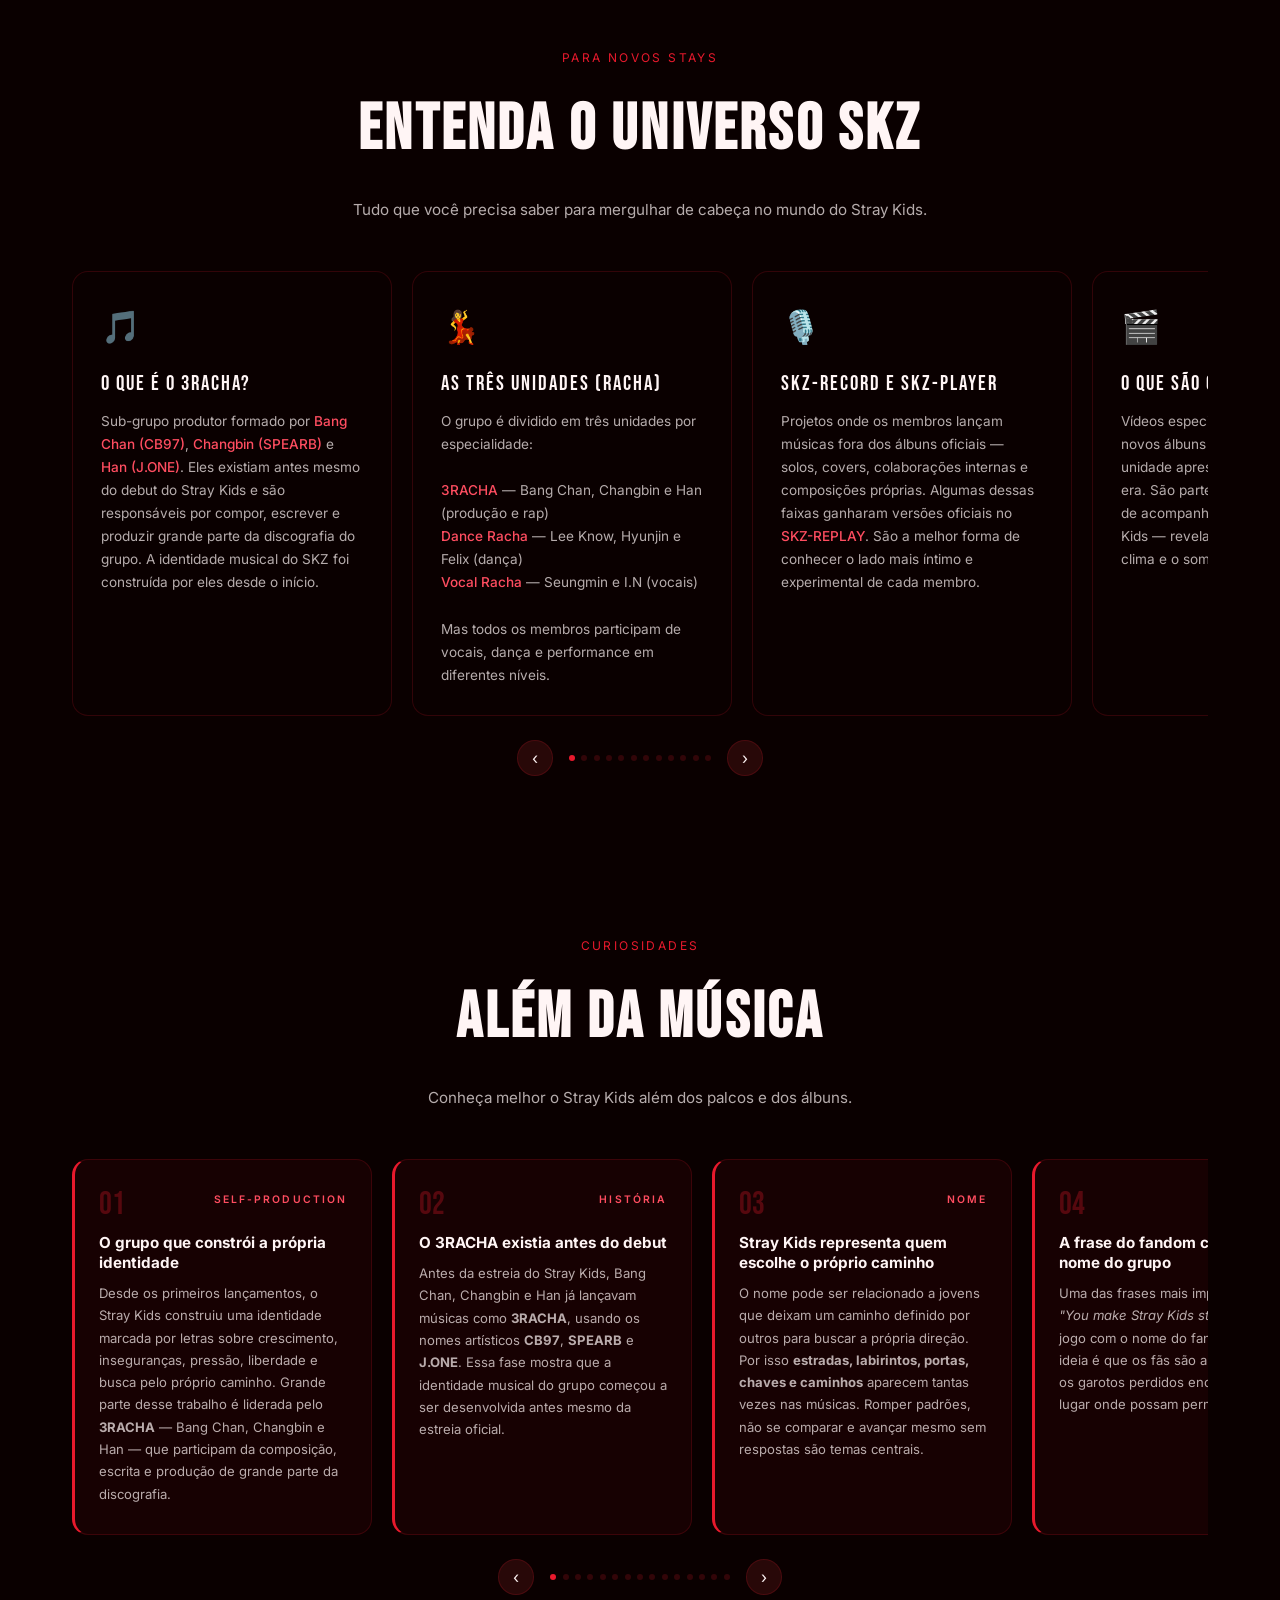
==== commit 1a60f074: "refactor: reordena seções — novos-stays/universo/além antes de galeria/skzoo/nachimbong Co-Authored-" ====
--- a/index.html
+++ b/index.html
@@ -249,6 +249,36 @@
   </div>
 </section>
 
+<!-- PARA NOVOS STAYs -->
+<section id="novos-stays" class="section-alt">
+  <div class="section-header">
+    <span class="section-label" data-i18n="newstays_label">Bem-vindo ao fandom</span>
+    <h2 class="section-title" data-i18n="newstays_title">Para Novos STAYs</h2>
+    <p class="section-desc">Começando do zero? Aqui está tudo que você precisa saber</p>
+  </div>
+  <div class="new-stays-grid" id="newStaysGrid"></div>
+</section>
+
+<!-- UNIVERSO -->
+<section id="universo" style="padding:5rem 2rem;max-width:1200px;margin:0 auto">
+  <div style="text-align:center;margin-bottom:3rem">
+    <p style="font-size:.75rem;letter-spacing:.2em;color:var(--ac);margin-bottom:.5rem">PARA NOVOS STAYS</p>
+    <h2 style="font-family:'Bebas Neue',sans-serif;font-size:clamp(2.5rem,6vw,4rem);color:var(--t1);letter-spacing:.05em">Entenda o Universo SKZ</h2>
+    <p style="color:var(--t2);font-size:.95rem;max-width:600px;margin:.75rem auto 0">Tudo que você precisa saber para mergulhar de cabeça no mundo do Stray Kids.</p>
+  </div>
+  <div id="universoGrid"></div>
+</section>
+
+<!-- ALÉM DA MÚSICA -->
+<section id="alem-da-musica" style="padding:5rem 2rem;max-width:1200px;margin:0 auto">
+  <div style="text-align:center;margin-bottom:3rem">
+    <p style="font-size:.75rem;letter-spacing:.2em;color:var(--ac);margin-bottom:.5rem">CURIOSIDADES</p>
+    <h2 style="font-family:'Bebas Neue',sans-serif;font-size:clamp(2.5rem,6vw,4rem);color:var(--t1);letter-spacing:.05em">Além da Música</h2>
+    <p style="color:var(--t2);font-size:.95rem;max-width:600px;margin:.75rem auto 0">Conheça melhor o Stray Kids além dos palcos e dos álbuns.</p>
+  </div>
+  <div id="alemGrid"></div>
+</section>
+
 <!-- GALERIA -->
 <section id="galeria" class="section">
   <div class="section-header">
@@ -264,6 +294,16 @@
   <button id="lbClose" class="lb-btn lb-close" aria-label="Fechar imagem">✕</button>
   <img id="lbImg" src="" alt="" />
 </div>
+
+<!-- SKZOO -->
+<section id="skzoo" class="section-alt">
+  <div class="section-header">
+    <span class="section-label" data-i18n="skzoo_label">Personagens Oficiais</span>
+    <h2 class="section-title" data-i18n="skzoo_title">SKZoo</h2>
+    <p class="section-desc">Cada membro tem um personagem animal que representa sua personalidade</p>
+  </div>
+  <div class="skzoo-grid" id="skzooGrid"></div>
+</section>
 
 <!-- NACHIMBONG -->
 <section id="nachimbong" style="padding:5rem 2rem;max-width:1200px;margin:0 auto">
@@ -275,51 +315,7 @@
   <div id="nachimbongContainer"></div>
 </section>
 
-<!-- SKZOO -->
-<section id="skzoo" class="section-alt">
-  <div class="section-header">
-    <span class="section-label" data-i18n="skzoo_label">Personagens Oficiais</span>
-    <h2 class="section-title" data-i18n="skzoo_title">SKZoo</h2>
-    <p class="section-desc">Cada membro tem um personagem animal que representa sua personalidade</p>
-  </div>
-  <div class="skzoo-grid" id="skzooGrid"></div>
-</section>
-
-
 <button id="backToTop" class="back-to-top" aria-label="Voltar ao topo">↑</button>
-
-
-
-
-<!-- PARA NOVOS STAYs -->
-<section id="novos-stays" class="section-alt">
-  <div class="section-header">
-    <span class="section-label" data-i18n="newstays_label">Bem-vindo ao fandom</span>
-    <h2 class="section-title" data-i18n="newstays_title">Para Novos STAYs</h2>
-    <p class="section-desc">Começando do zero? Aqui está tudo que você precisa saber</p>
-  </div>
-  <div class="new-stays-grid" id="newStaysGrid"></div>
-</section>
-
-<!-- UNIVERSO -->
-<section id="universo" style="padding:5rem 2rem;max-width:1200px;margin:0 auto">
-  <div style="text-align:center;margin-bottom:3rem">
-    <p style="font-size:.75rem;letter-spacing:.2em;color:var(--ac);margin-bottom:.5rem">PARA NOVOS STAYS</p>
-    <h2 style="font-family:'Bebas Neue',sans-serif;font-size:clamp(2.5rem,6vw,4rem);color:var(--t1);letter-spacing:.05em">Entenda o Universo SKZ</h2>
-    <p style="color:var(--t2);font-size:.95rem;max-width:600px;margin:.75rem auto 0">Tudo que você precisa saber para mergulhar de cabeça no mundo do Stray Kids.</p>
-  </div>
-  <div id="universoGrid"></div>
-</section>
-
-<!-- ALÉM DA MÚSICA -->
-<section id="alem-da-musica" style="padding:5rem 2rem;max-width:1200px;margin:0 auto">
-  <div style="text-align:center;margin-bottom:3rem">
-    <p style="font-size:.75rem;letter-spacing:.2em;color:var(--ac);margin-bottom:.5rem">CURIOSIDADES</p>
-    <h2 style="font-family:'Bebas Neue',sans-serif;font-size:clamp(2.5rem,6vw,4rem);color:var(--t1);letter-spacing:.05em">Além da Música</h2>
-    <p style="color:var(--t2);font-size:.95rem;max-width:600px;margin:.75rem auto 0">Conheça melhor o Stray Kids além dos palcos e dos álbuns.</p>
-  </div>
-  <div id="alemGrid"></div>
-</section>
 
 <!-- GUIA DE CONTEÚDO -->
 <section id="guia-conteudo" style="padding:5rem 2rem;max-width:1200px;margin:0 auto">
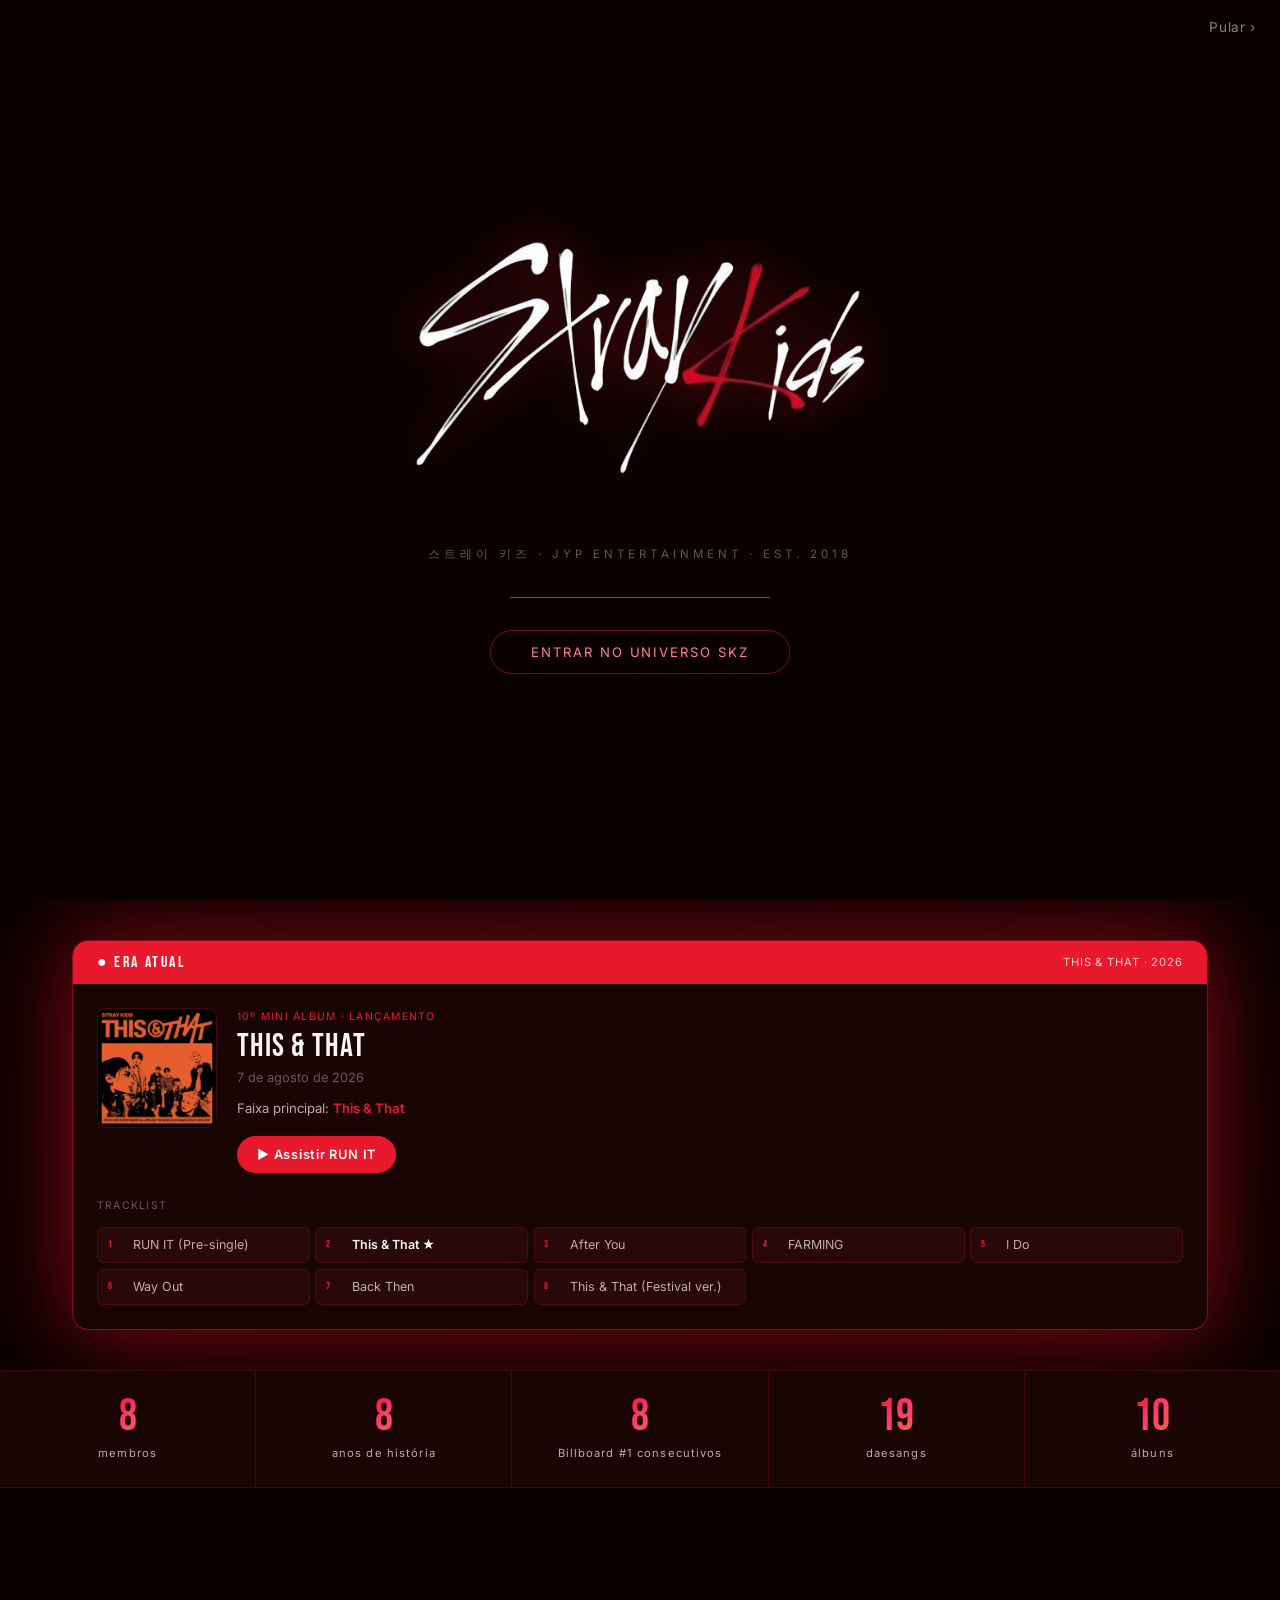
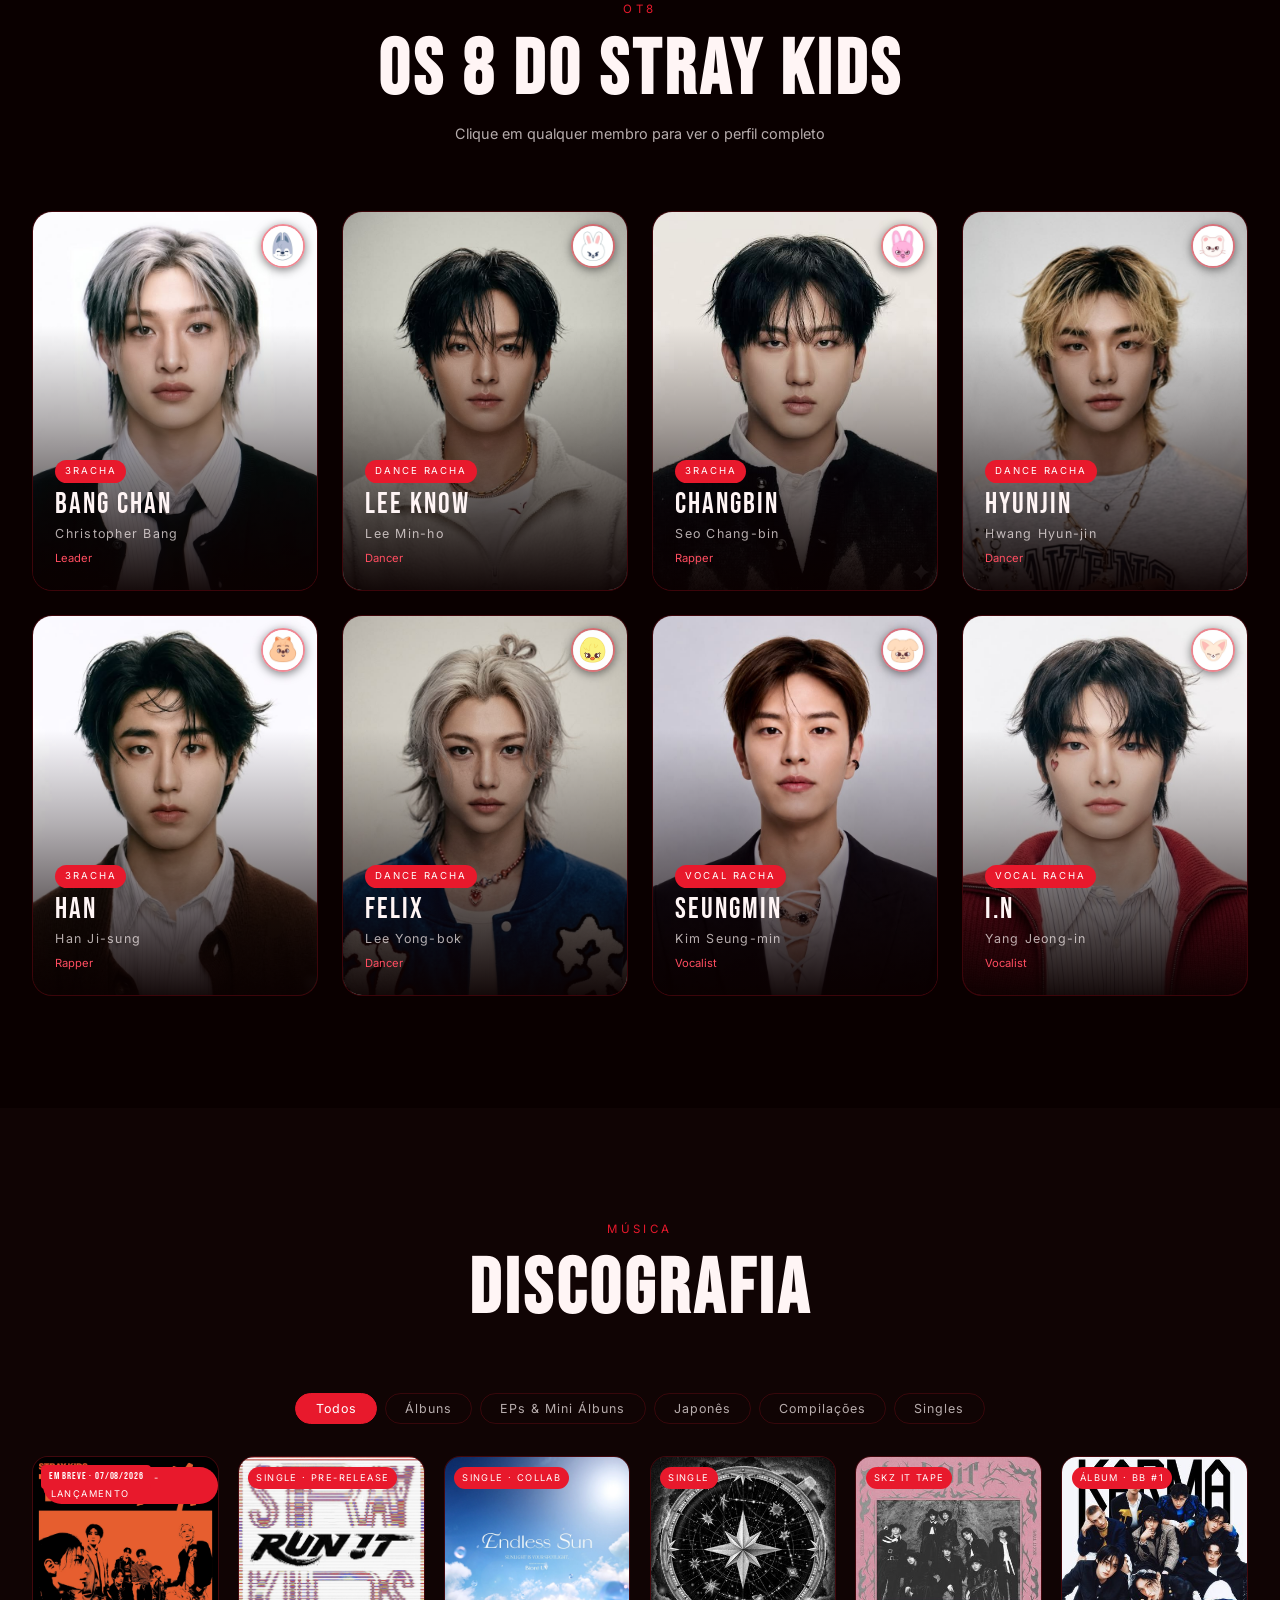
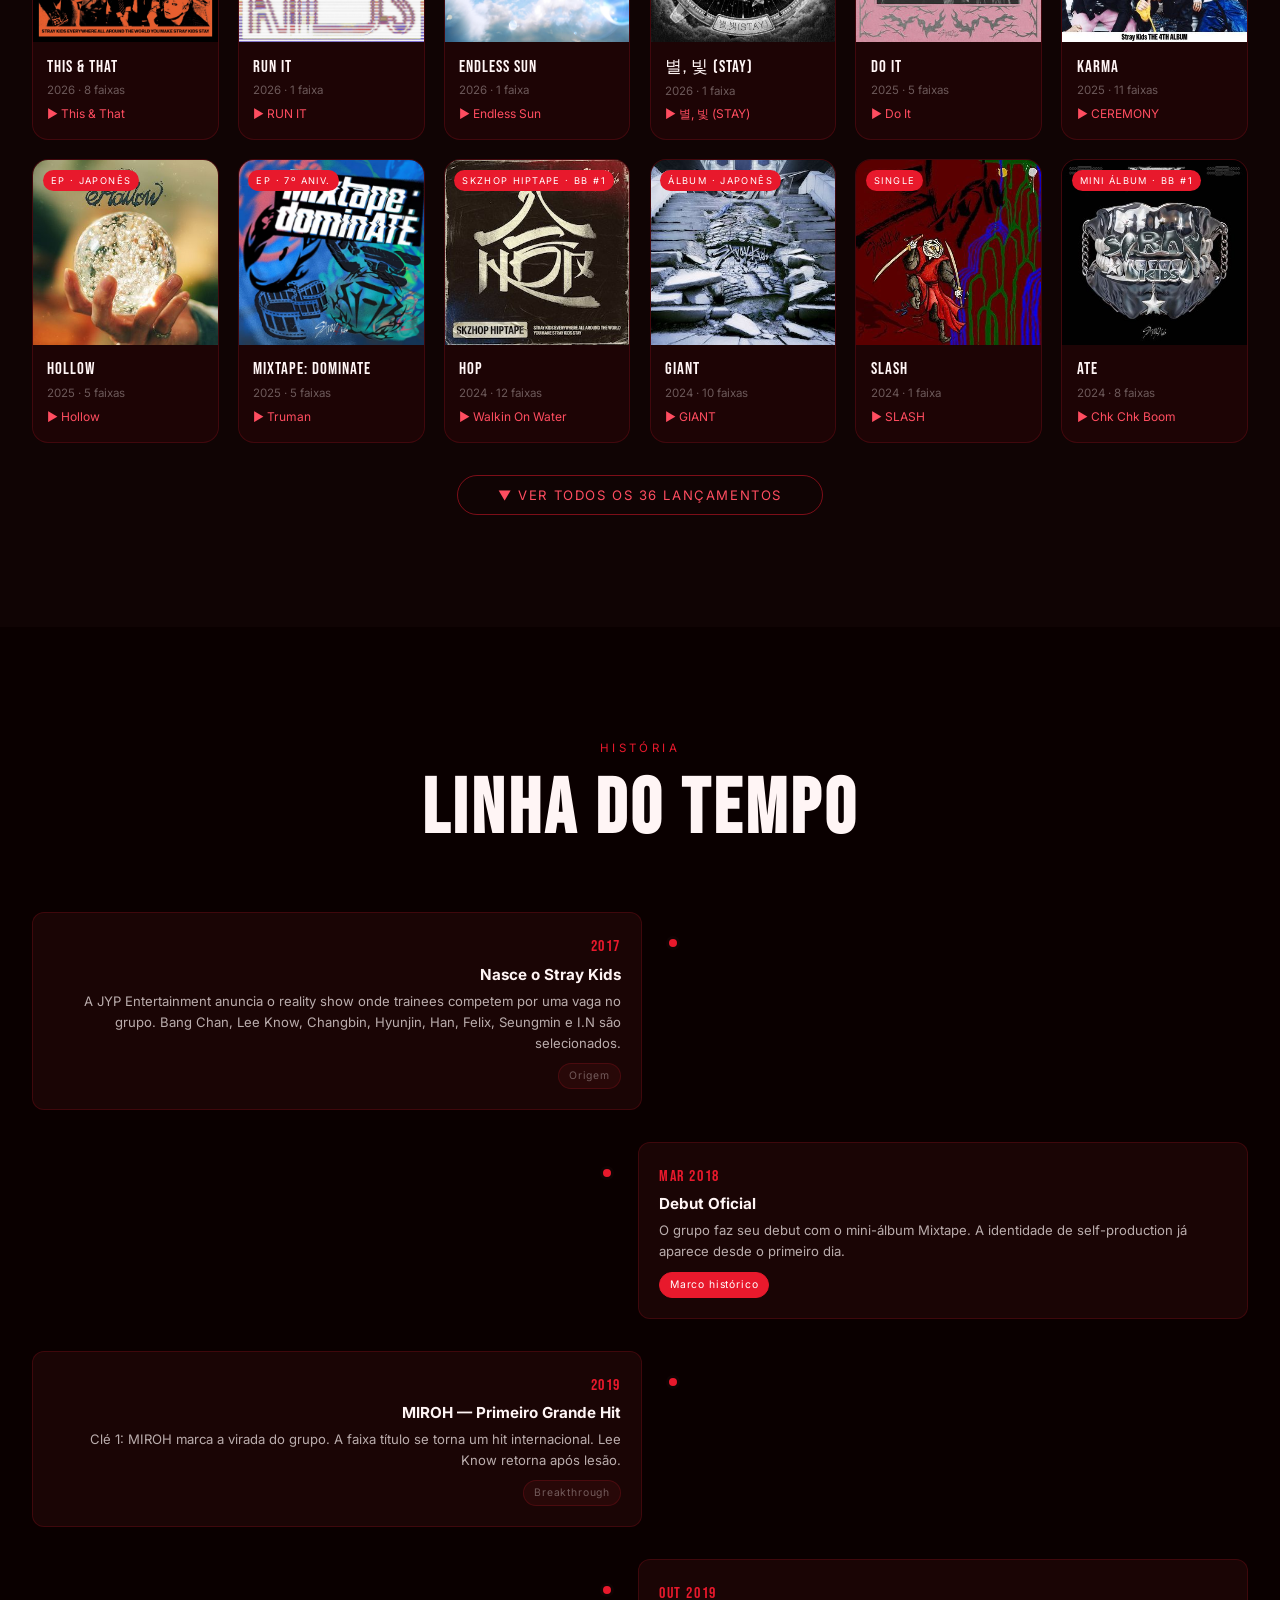
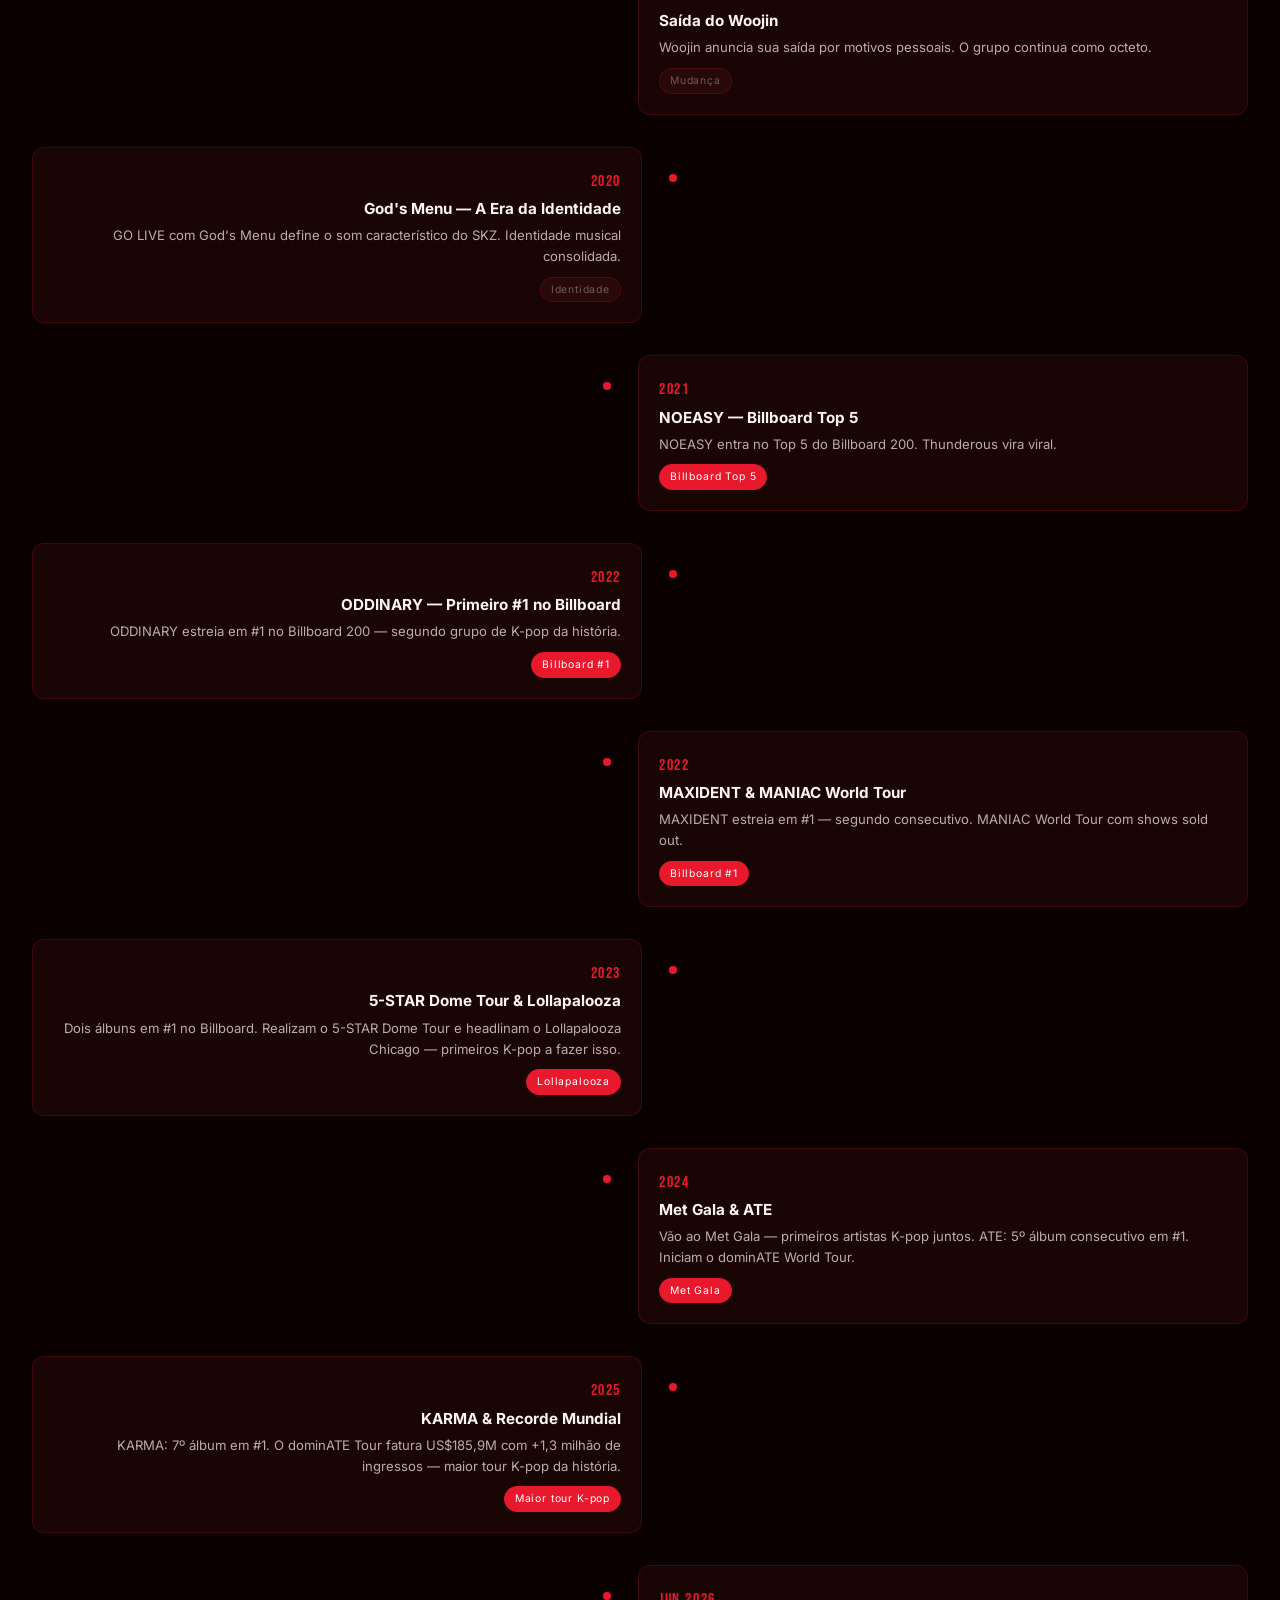
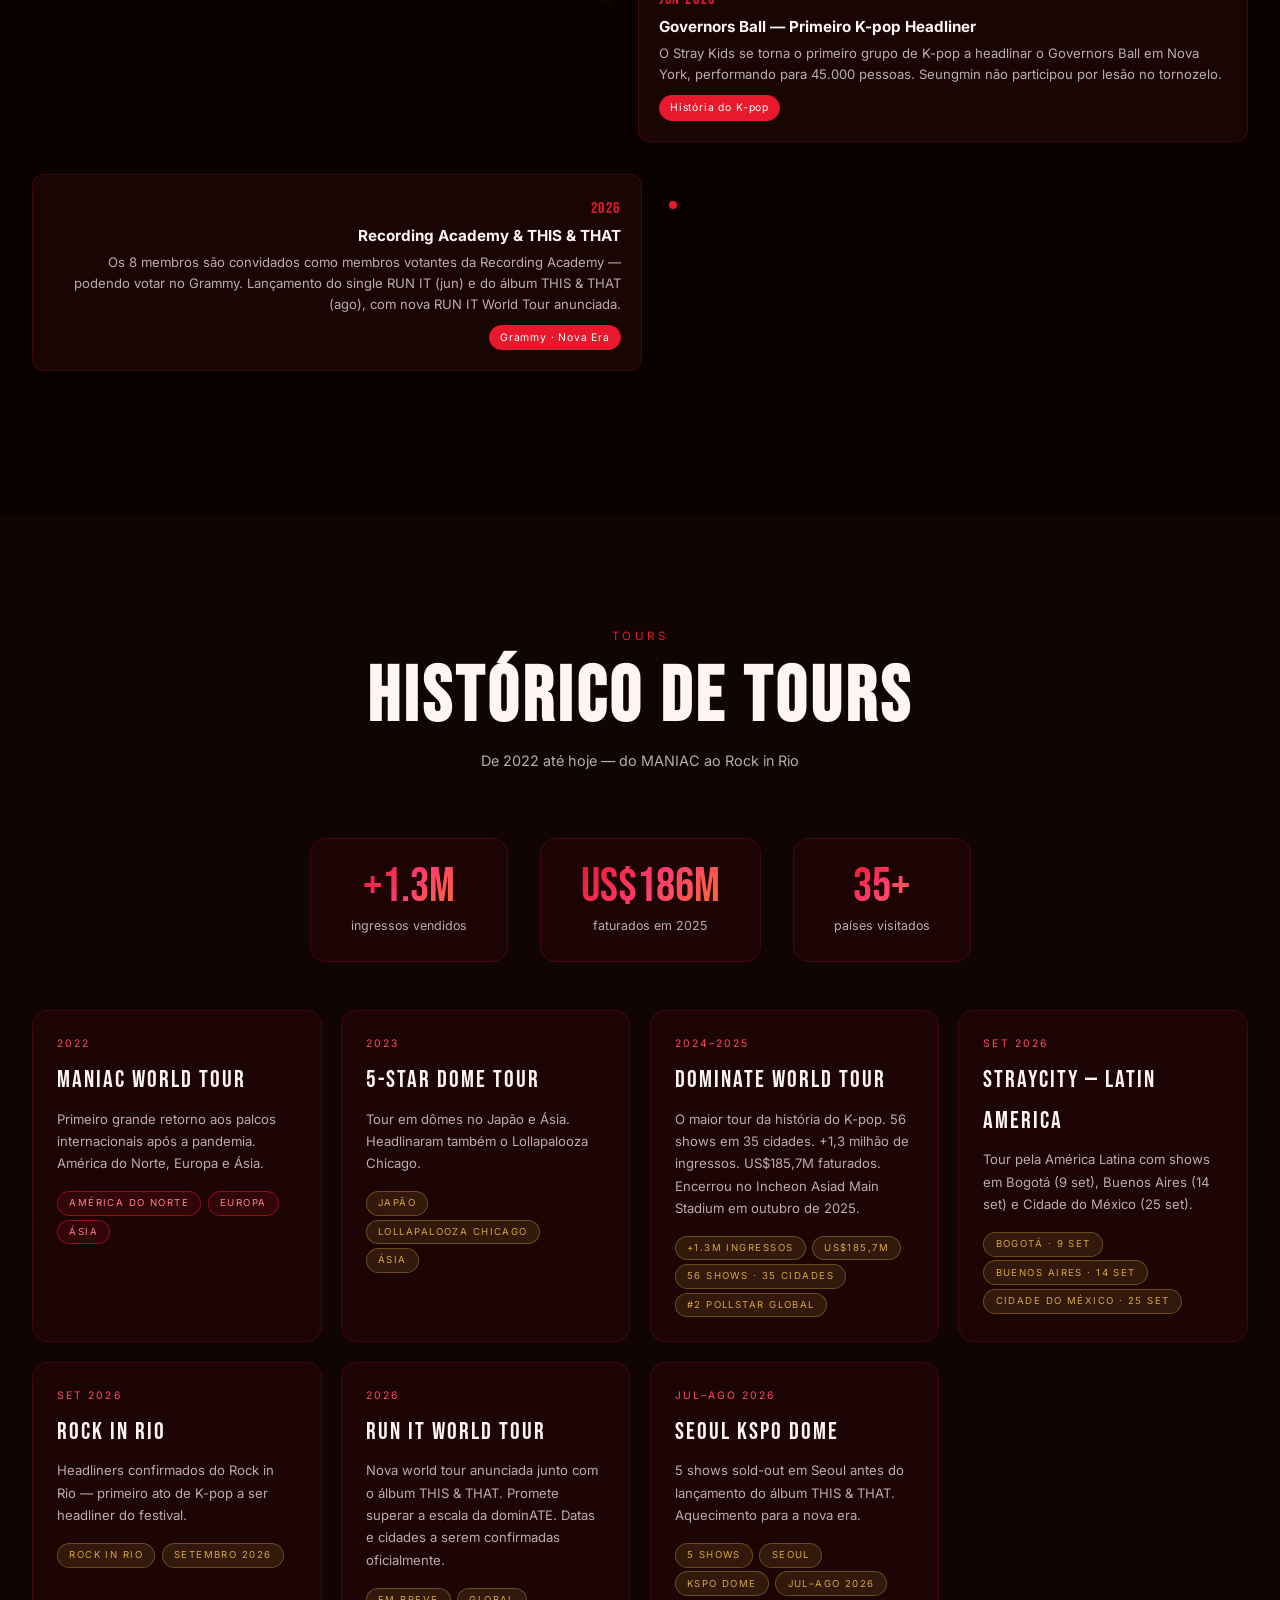
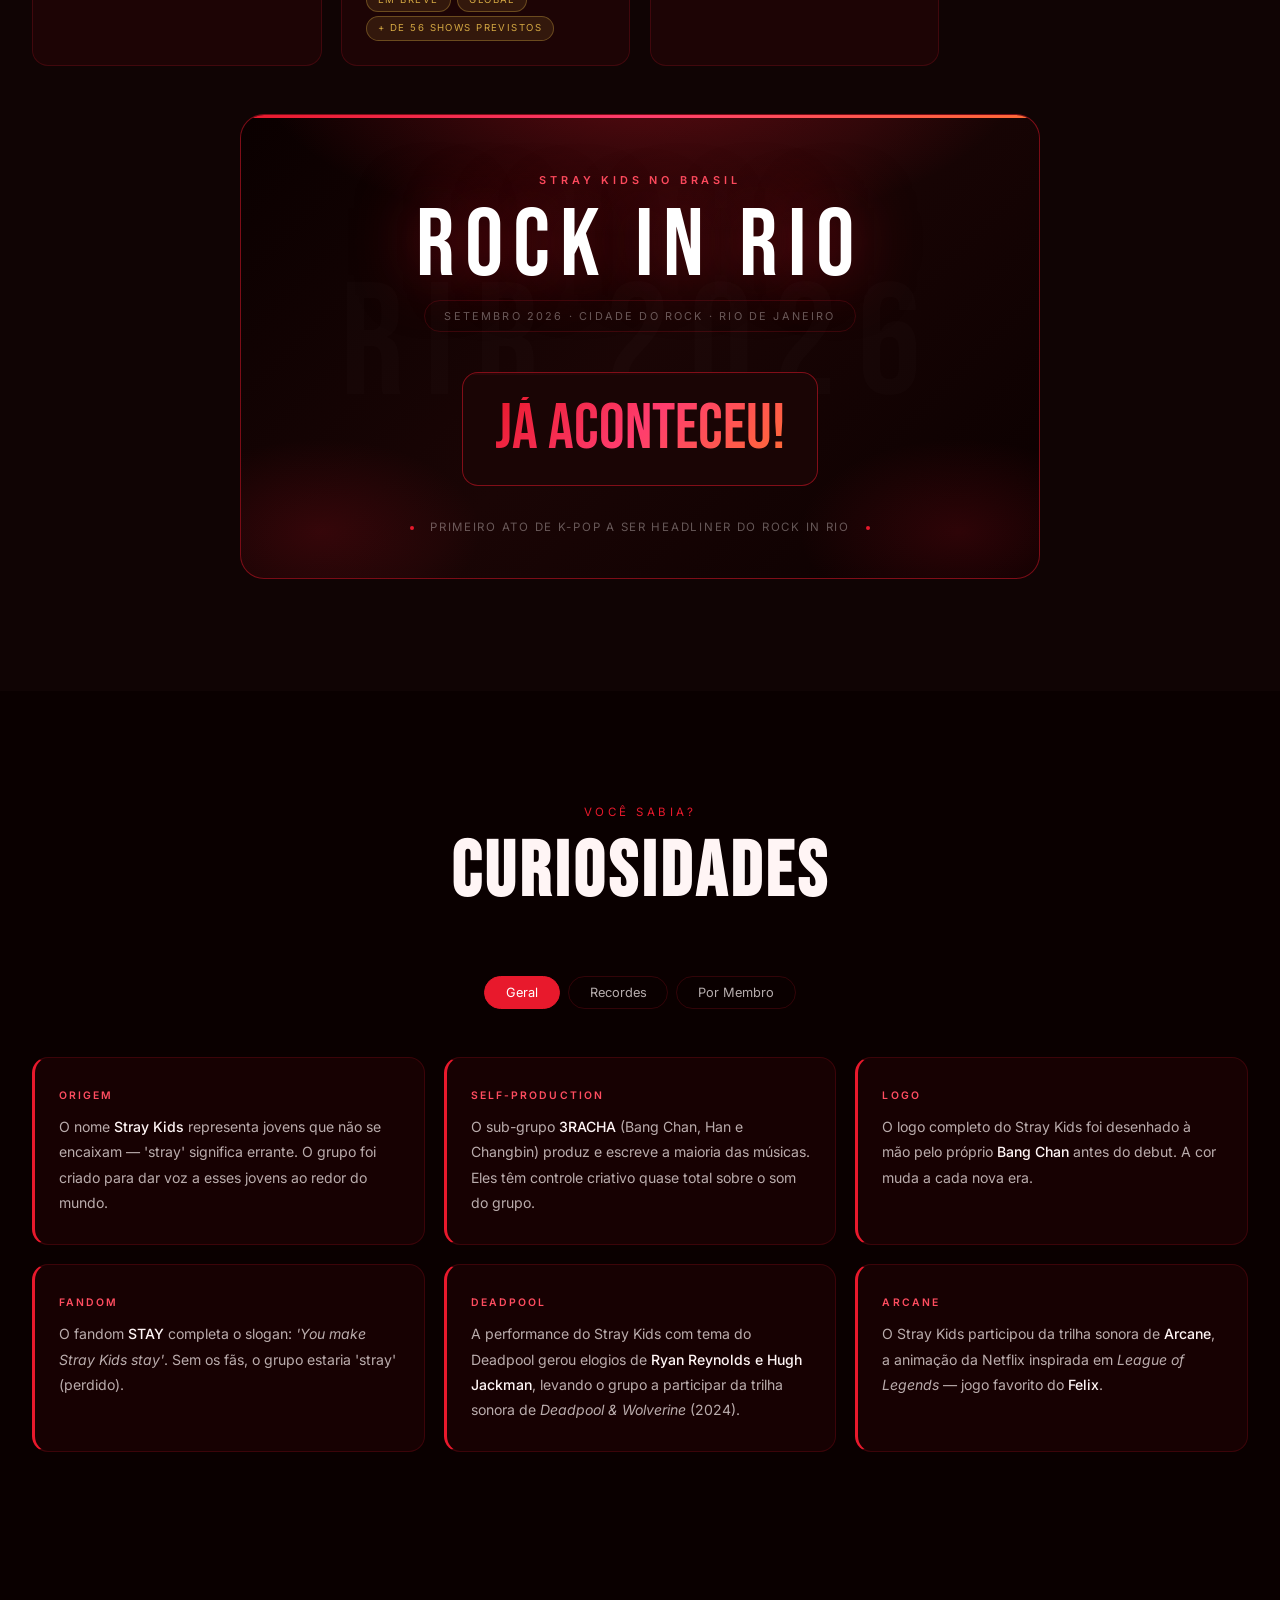
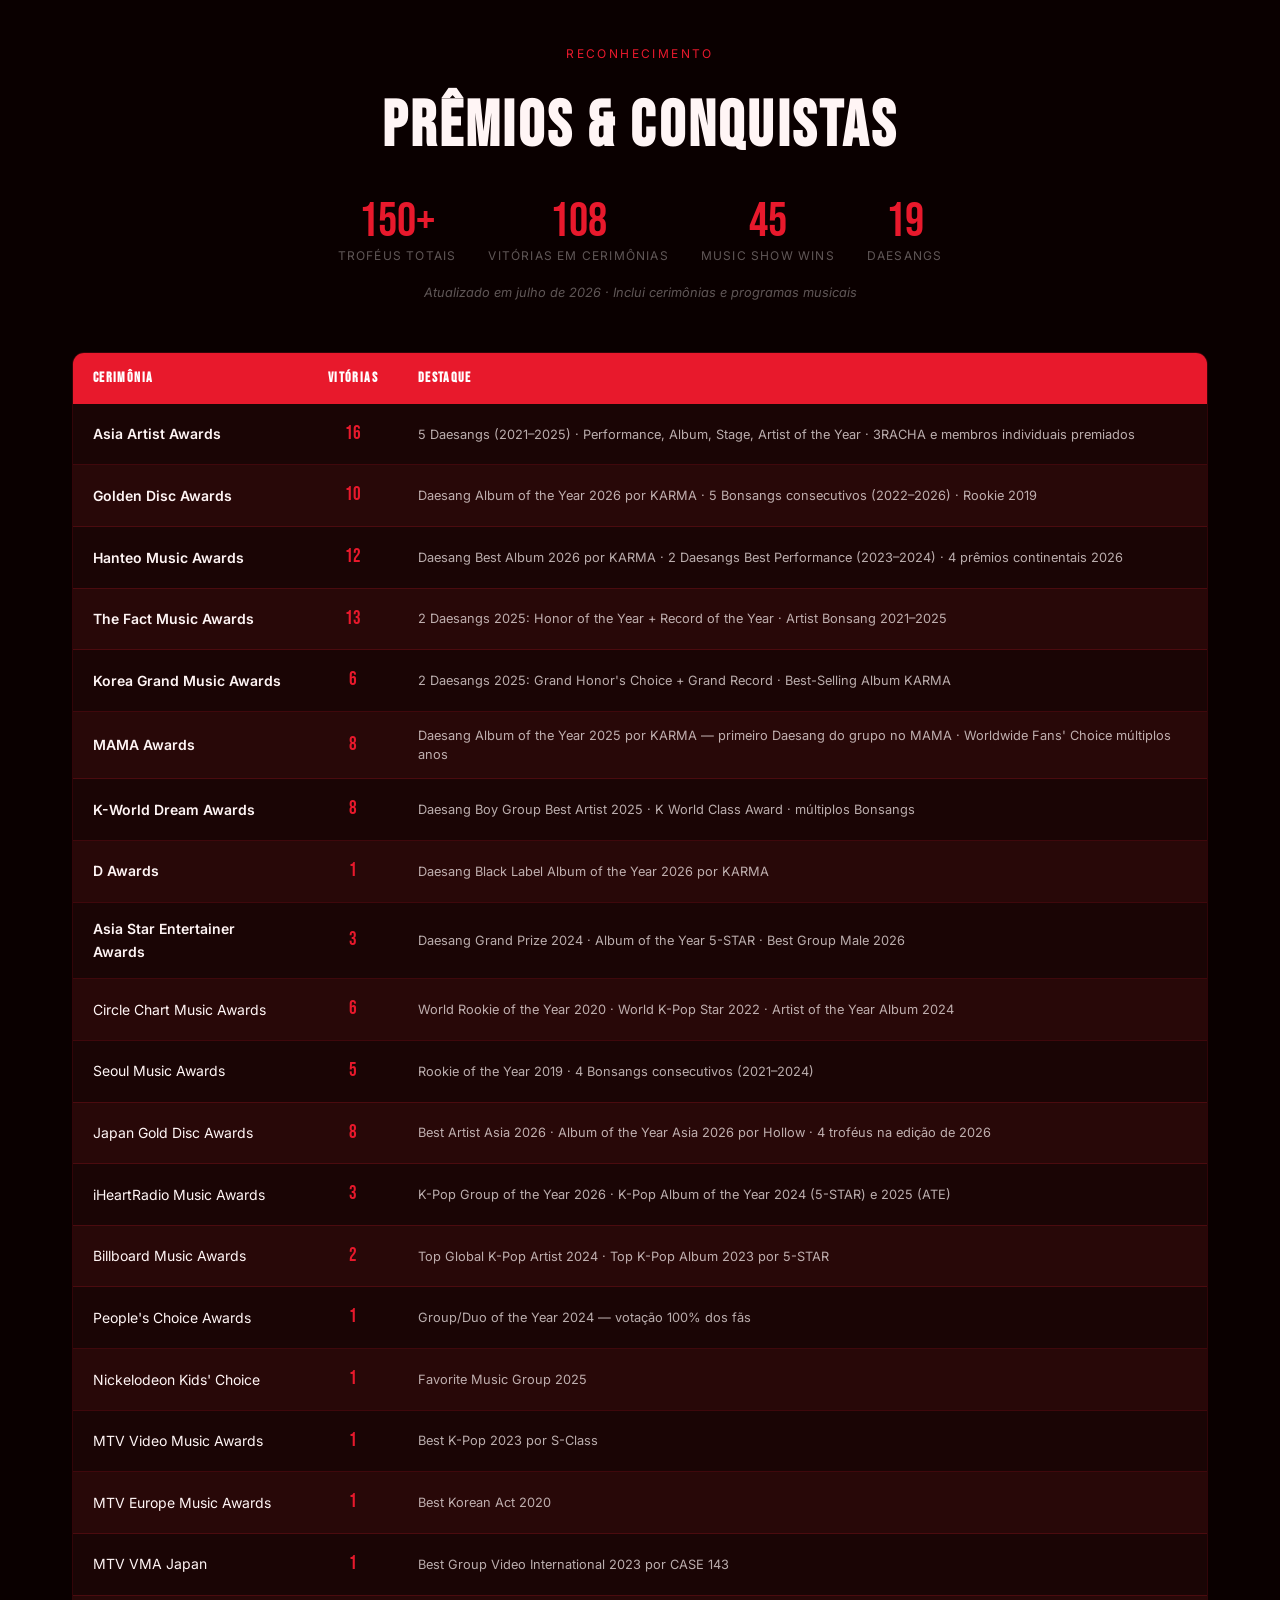
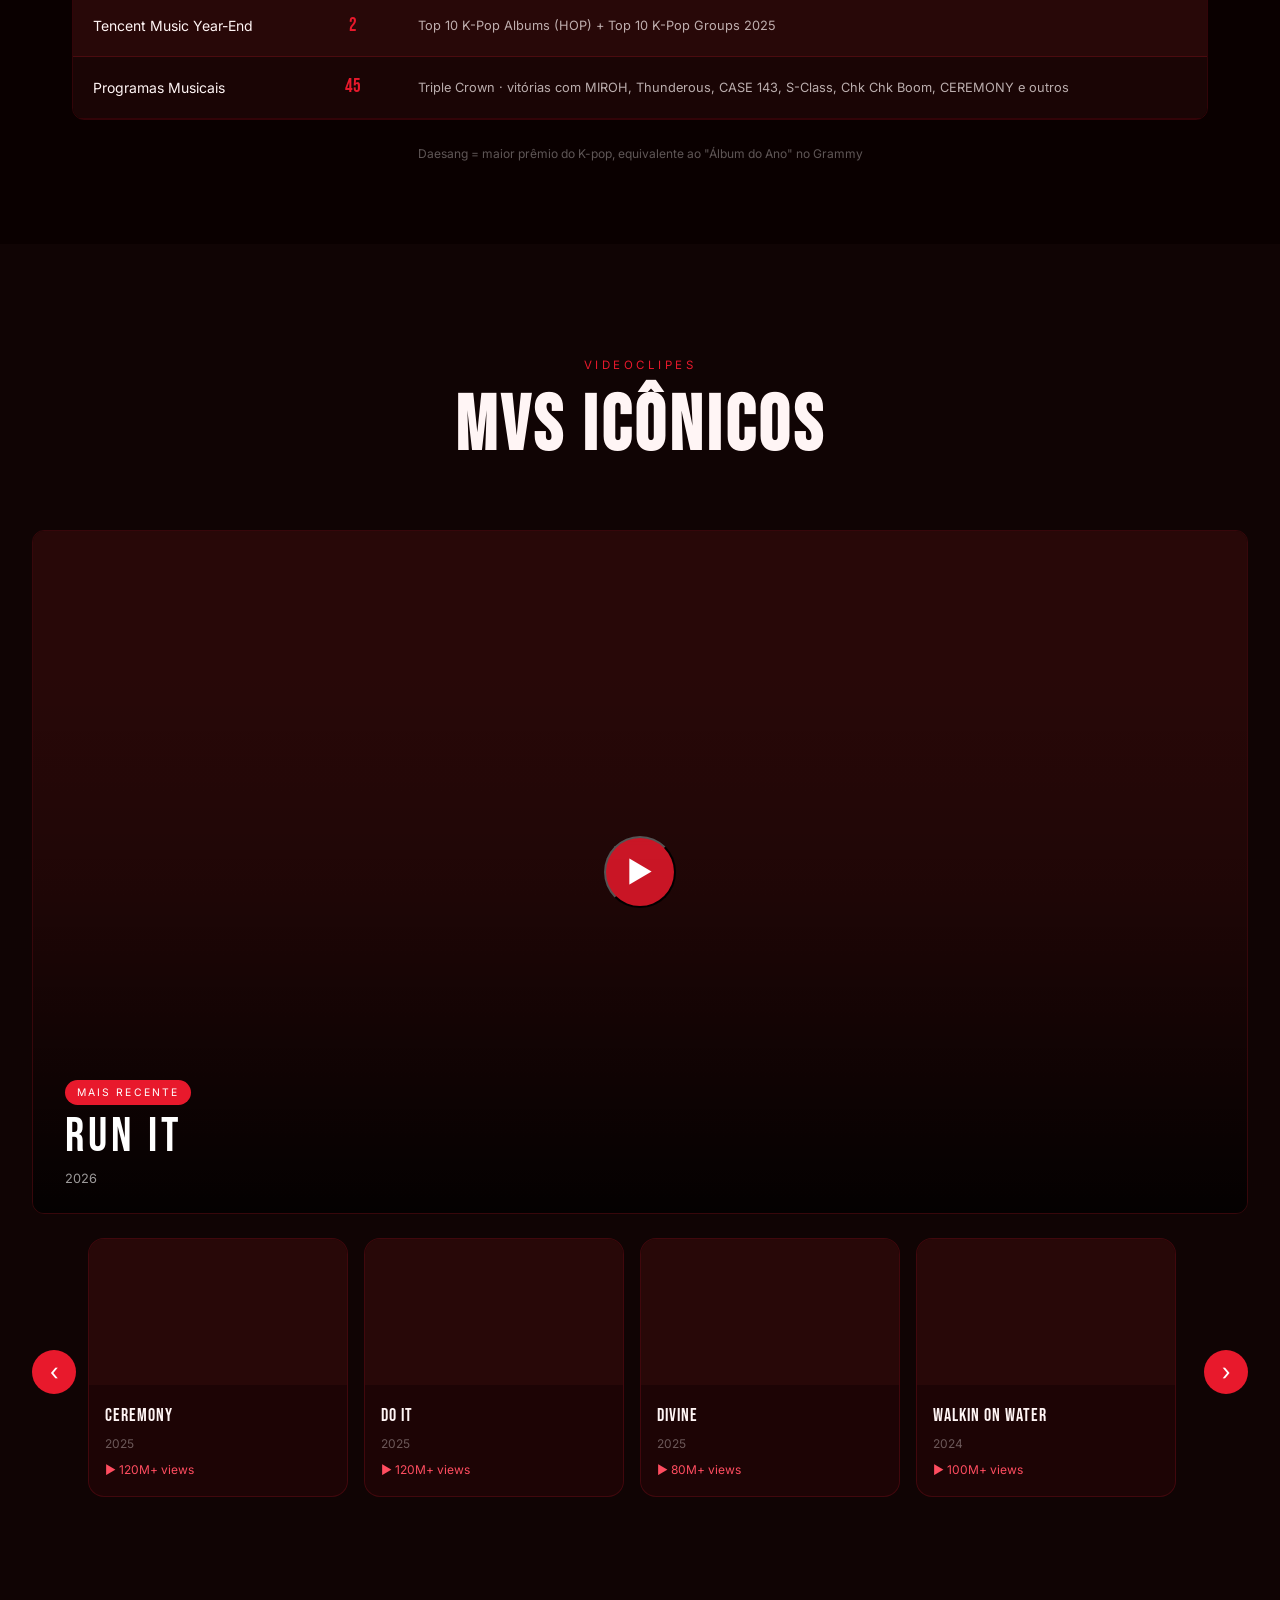
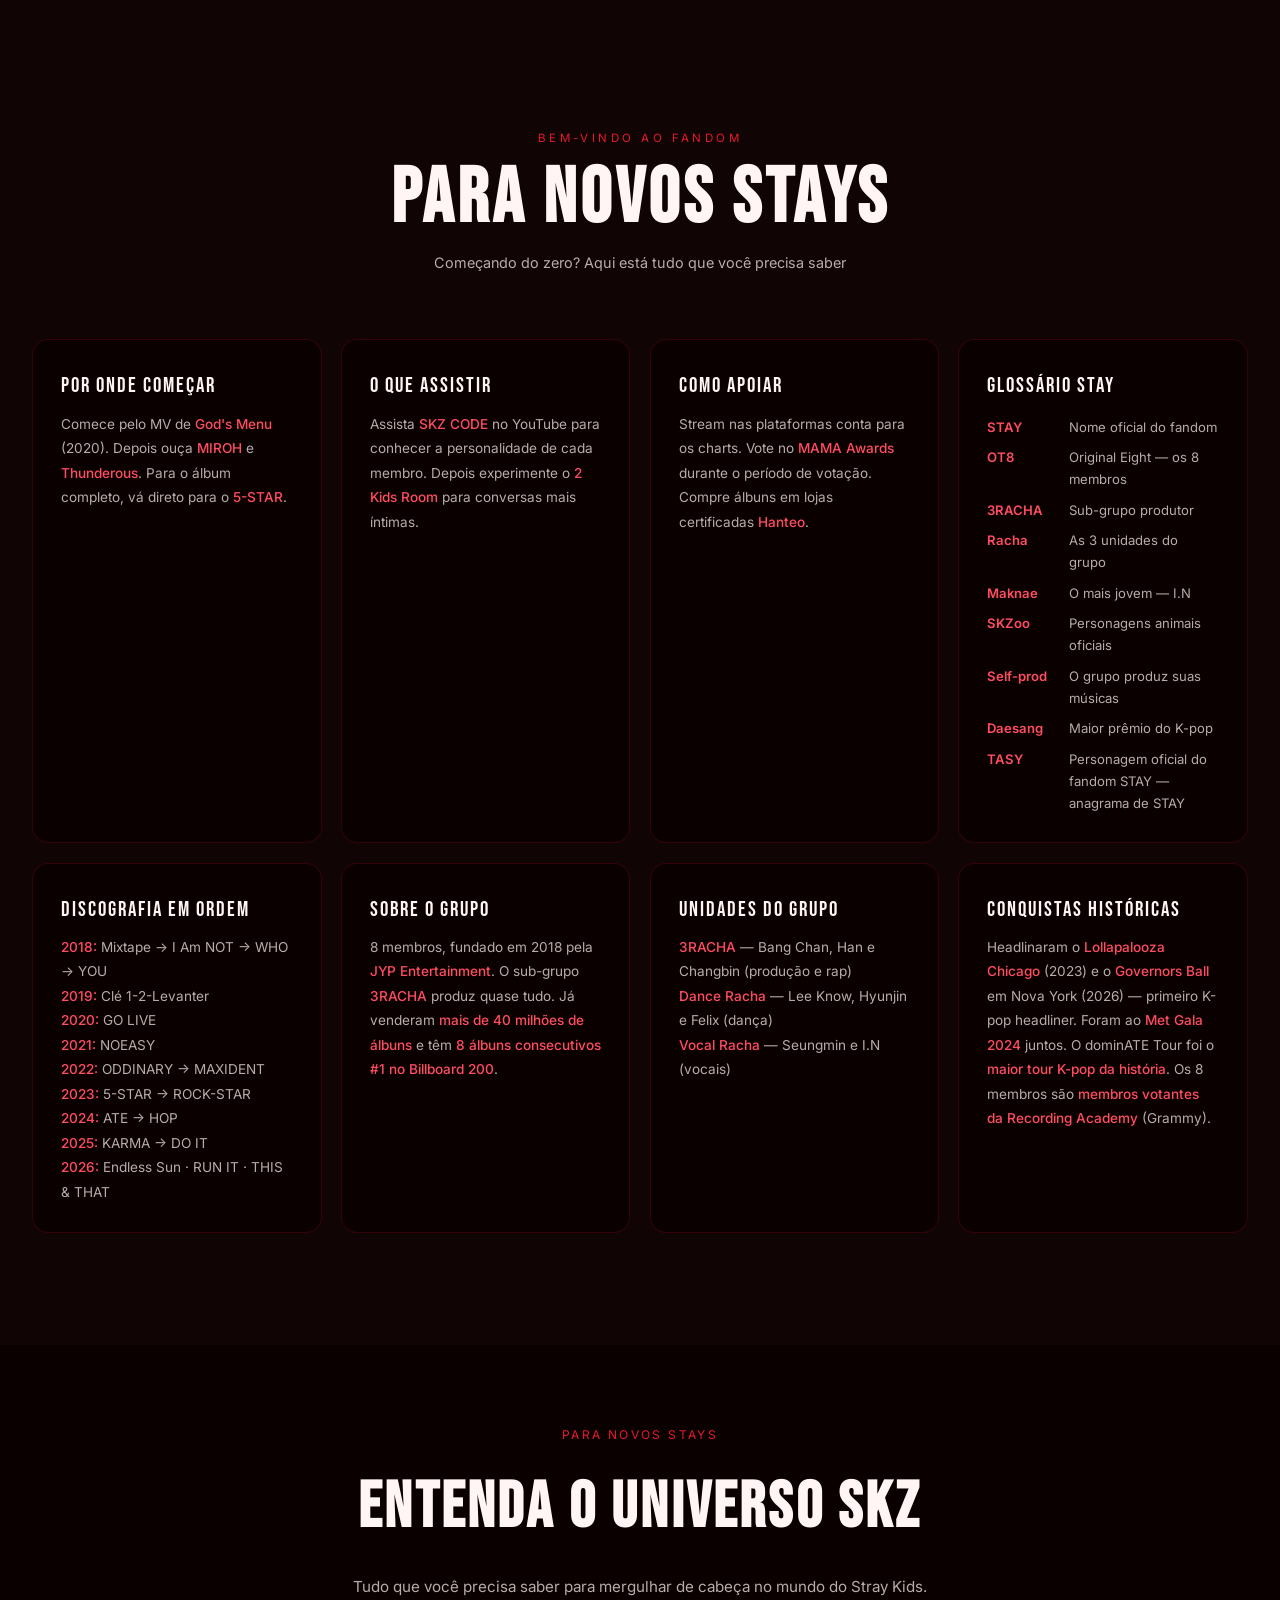
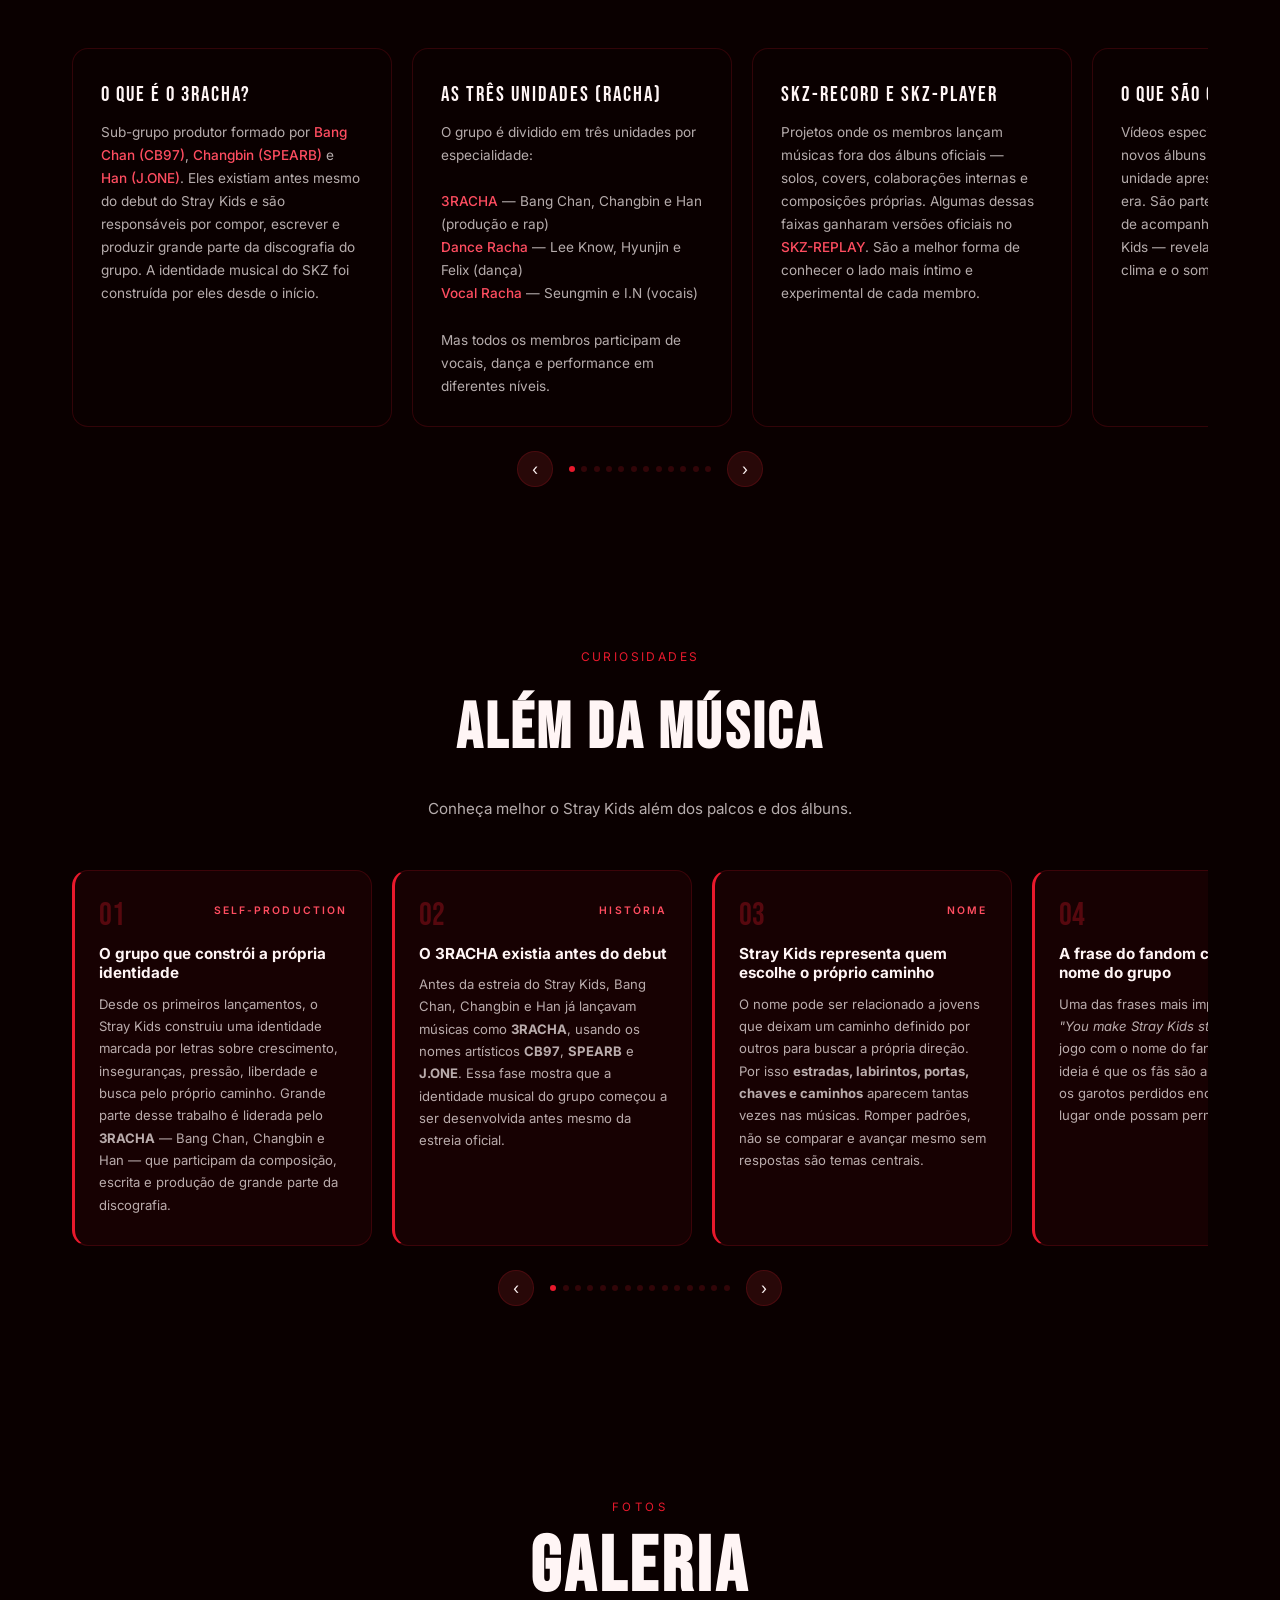
==== commit 728bfedb: "refactor: remove todos os emojis do site Ícones funcionais viraram SVG inline (herdam currentColor, " ====
--- a/index.html
+++ b/index.html
@@ -60,8 +60,8 @@
   </ul>
   <div class="nav-controls">
     <div id="langControls" class="lang-controls"></div>
-    <button class="nav-search-btn" id="searchOpenBtn" title="Buscar" aria-label="Abrir busca">🔍</button>
-    <button id="themeToggleBtn" class="nav-btn" aria-label="Alternar tema claro/escuro">🌙</button>
+    <button class="nav-search-btn" id="searchOpenBtn" title="Buscar" aria-label="Abrir busca"><svg viewBox="0 0 24 24" fill="none" stroke="currentColor" stroke-width="2" stroke-linecap="round" stroke-linejoin="round" aria-hidden="true" focusable="false"><circle cx="11" cy="11" r="7"></circle><line x1="20" y1="20" x2="16.65" y2="16.65"></line></svg></button>
+    <button id="themeToggleBtn" class="nav-btn" aria-label="Alternar tema claro/escuro"><svg viewBox="0 0 24 24" fill="none" stroke="currentColor" stroke-width="2" stroke-linecap="round" stroke-linejoin="round" aria-hidden="true" focusable="false"><path d="M21 12.8A9 9 0 1 1 11.2 3a7 7 0 0 0 9.8 9.8Z"></path></svg></button>
     <button class="nav-toggle" id="navToggle" aria-label="Abrir menu">☰</button>
   </div>
 </nav>
@@ -71,7 +71,7 @@
   <div class="hero-bg"></div>
   <canvas id="heroCanvas"></canvas>
   <div class="hero-content">
-    <div class="hero-badge"><span class="badge-dot"></span><span>Rock in Rio 2026 · Setembro 🇧🇷</span></div>
+    <div class="hero-badge"><span class="badge-dot"></span><span>Rock in Rio 2026 · Setembro</span></div>
     <p class="hero-eyebrow">스트레이 키즈 · JYP Entertainment · Self-produced · Est. 2018</p>
     <h1 class="hero-title">
       <img id="heroLogoImg" src="skz-logo-dark.png" alt="Stray Kids" style="width:min(600px,85vw);height:auto;object-fit:contain;filter:drop-shadow(0 0 28px rgba(232,25,44,0.35))">
@@ -166,7 +166,6 @@
   <div class="rir-wrap">
     <div class="rir-bg-text">RIR 2026</div>
     <div class="rir-top">
-      <span class="rir-flag">🇧🇷</span>
       <span class="rir-eyebrow">Stray Kids no Brasil</span>
     </div>
     <div class="rir-title">ROCK IN RIO</div>
@@ -232,7 +231,7 @@
       <tbody id="premiosTbody"></tbody>
     </table>
   </div>
-  <p style="text-align:center;margin-top:1.5rem;font-size:.75rem;color:var(--t3)">🏆 Daesang = maior prêmio do K-pop, equivalente ao "Álbum do Ano" no Grammy</p>
+  <p style="text-align:center;margin-top:1.5rem;font-size:.75rem;color:var(--t3)">Daesang = maior prêmio do K-pop, equivalente ao "Álbum do Ano" no Grammy</p>
 </section>
 
 <!-- MVs -->
@@ -309,7 +308,7 @@
 <section id="nachimbong" style="padding:5rem 2rem;max-width:1200px;margin:0 auto">
   <div style="text-align:center;margin-bottom:3rem">
     <p style="font-size:.75rem;letter-spacing:.2em;color:var(--ac);margin-bottom:.5rem">UNIVERSO SKZOO</p>
-    <h2 style="font-family:'Bebas Neue',sans-serif;font-size:clamp(2.5rem,6vw,4rem);color:var(--t1);letter-spacing:.05em">🧭 Nachimbong</h2>
+    <h2 style="font-family:'Bebas Neue',sans-serif;font-size:clamp(2.5rem,6vw,4rem);color:var(--t1);letter-spacing:.05em">Nachimbong</h2>
     <p style="color:var(--t2);font-size:.95rem;max-width:600px;margin:.75rem auto 0">A light stick oficial do Stray Kids — símbolo da jornada compartilhada entre o grupo e os STAYs.</p>
   </div>
   <div id="nachimbongContainer"></div>
@@ -332,7 +331,7 @@
   <span>Compartilhar</span>
   <button onclick="shareTwitter()">𝕏 Twitter</button>
   <button onclick="shareWhatsapp()">WhatsApp</button>
-  <button onclick="copyLink()">🔗 Copiar</button>
+  <button onclick="copyLink()">Copiar link</button>
 </div>
 
 <!-- STREAM -->
@@ -349,7 +348,7 @@
 <footer id="footer">
   <div class="footer-logo">STRAY KIDS</div>
   <p class="footer-tagline">"You make Stray Kids stay" — STAY</p>
-  <p class="footer-copy">Fan page feita com ❤️ pela Laysa Serrão · Não afiliada à JYP Entertainment · 2026</p>
+  <p class="footer-copy">Fan page feita com carinho pela Laysa Serrão · Não afiliada à JYP Entertainment · 2026</p>
   <div style="text-align:center;margin-top:1rem;font-size:.72rem;color:var(--t3);letter-spacing:.06em">
     Conteúdo atualizado em 17 de julho de 2026 · Fan page não oficial · Não afiliada à JYP Entertainment
   </div>
@@ -358,7 +357,7 @@
 <!-- BUSCA GLOBAL -->
 <div class="search-wrap" id="searchWrap">
   <div class="search-input-wrap">
-    <span class="search-input-icon">🔍</span>
+    <span class="search-input-icon"><svg viewBox="0 0 24 24" fill="none" stroke="currentColor" stroke-width="2" stroke-linecap="round" stroke-linejoin="round" aria-hidden="true" focusable="false"><circle cx="11" cy="11" r="7"></circle><line x1="20" y1="20" x2="16.65" y2="16.65"></line></svg></span>
     <input class="search-input" id="searchInput" type="text" placeholder="Buscar membros, álbuns, curiosidades..." autocomplete="off" />
     <button class="search-close" id="searchCloseBtn" aria-label="Fechar busca">✕</button>
   </div>
--- a/style.css
+++ b/style.css
@@ -48,6 +48,8 @@
 .nav-controls { display:flex; gap:.6rem; align-items:center; }
 .nav-btn { background:none; border:1px solid var(--bd); color:var(--t2); padding:.4rem .9rem; border-radius:50px; font-size:.75rem; transition:all .3s; }
 .nav-btn:hover { border-color:var(--acl); color:var(--acl); }
+#themeToggleBtn { display:inline-flex; align-items:center; justify-content:center; padding:.4rem .75rem; }
+#themeToggleBtn svg { width:16px; height:16px; }
 .nav-toggle { display:none; font-size:1.3rem; border:none; background:none; color:var(--t1); }
 
 /* ── HERO ── */
@@ -423,10 +425,6 @@
   text-transform: uppercase;
   margin-top: .4rem;
 }
-.countdown-flag {
-  font-size: 1.5rem;
-  margin-bottom: .4rem;
-}
 
 /* Fix modo claro — nomes dos membros */
 body.light-mode .member-stage { color: #ffffff !important; }
@@ -519,7 +517,6 @@
   margin-bottom: .75rem;
   position: relative;
 }
-.rir-flag { font-size: 1.4rem; }
 .rir-eyebrow {
   font-size: .68rem;
   letter-spacing: .35em;
@@ -767,9 +764,10 @@
   position: absolute;
   left: 1.25rem; top: 50%;
   transform: translateY(-50%);
-  font-size: 1.1rem;
   color: var(--t3);
-}
+  line-height: 0;
+}
+.search-input-icon svg { width: 18px; height: 18px; display: block; }
 .search-close {
   position: absolute;
   right: 1rem; top: 50%;
@@ -835,6 +833,7 @@
   transition: all .3s;
 }
 .nav-search-btn:hover { border-color: var(--acl); color: var(--acl); }
+.nav-search-btn svg { width: 16px; height: 16px; }
 
 /* ── Drawer Mobile ── */
 .drawer-overlay {
@@ -905,7 +904,6 @@
   transition: all .3s;
 }
 .stay-card:hover { border-color: var(--bdh); transform: translateY(-3px); }
-.stay-card-icon { font-size: 2rem; margin-bottom: .75rem; }
 .stay-card-title {
   font-family: 'Bebas Neue', sans-serif;
   font-size: 1.3rem; letter-spacing: 2px;
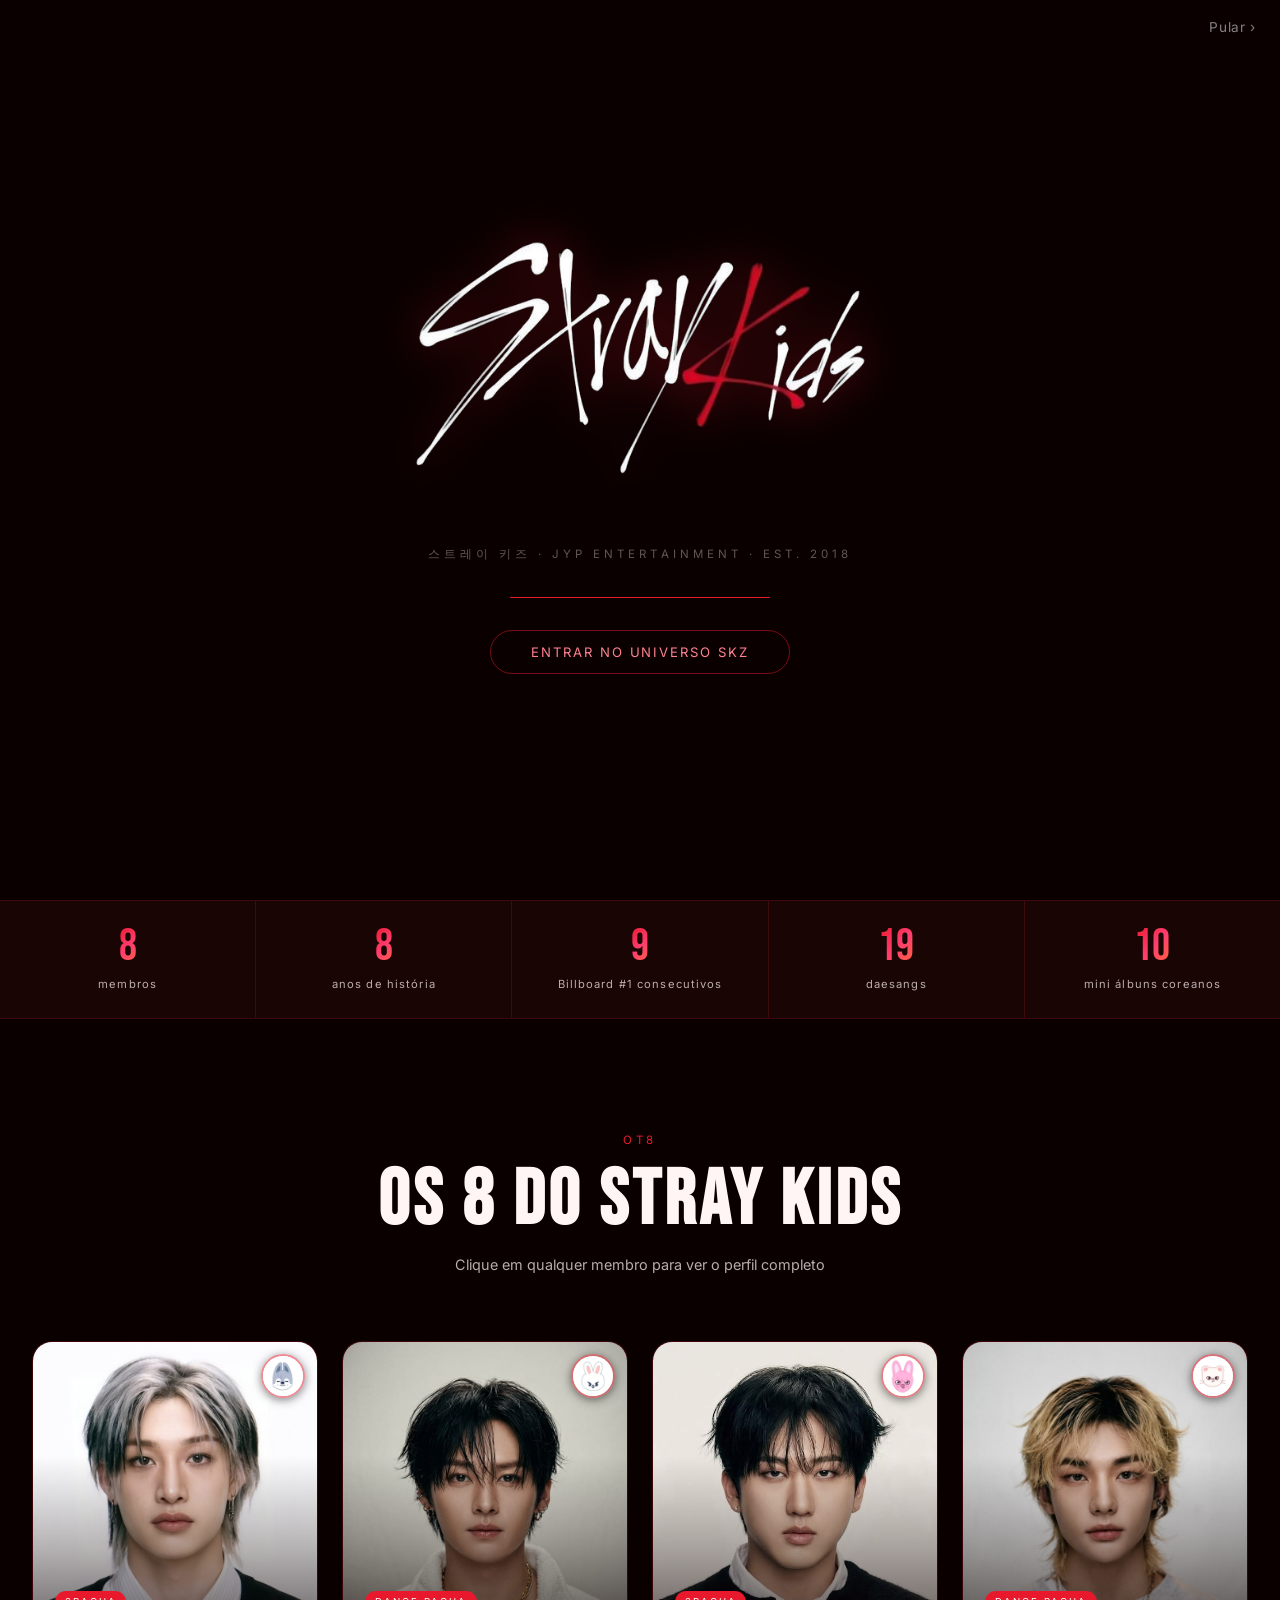
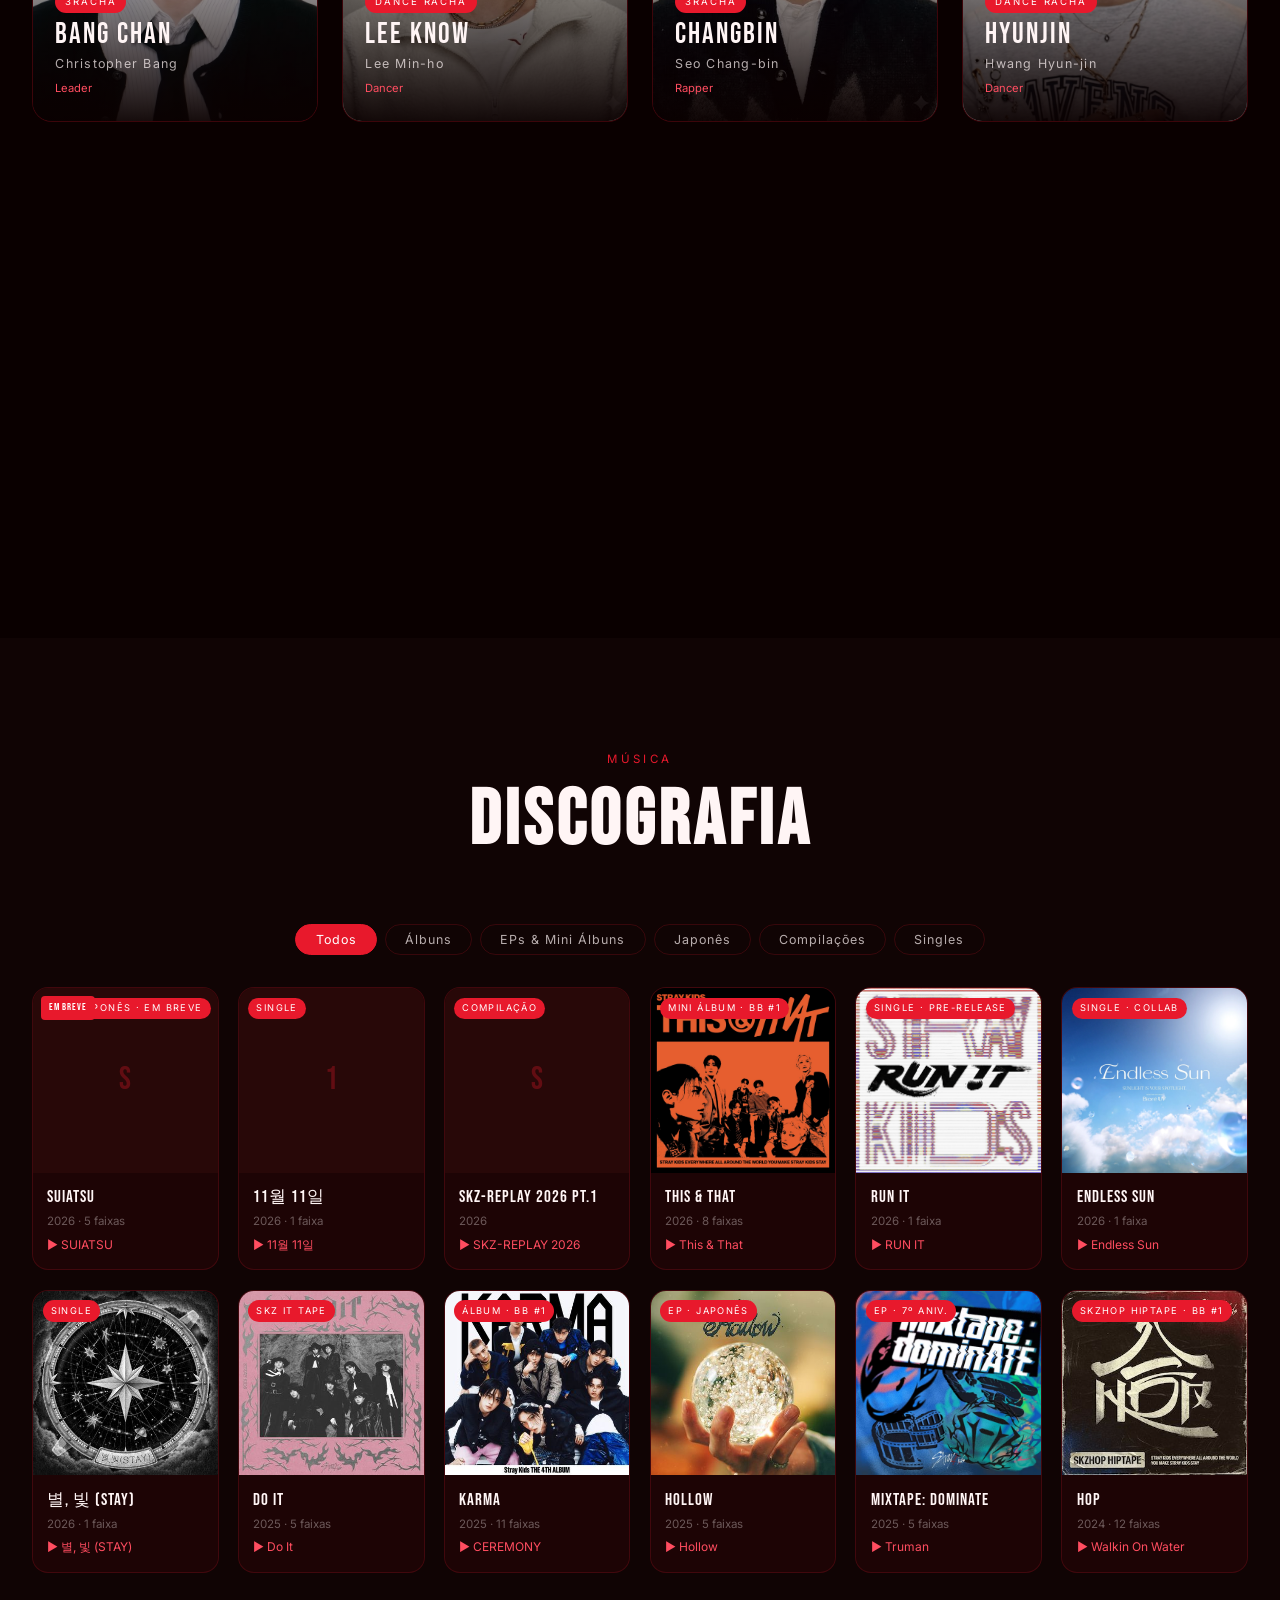
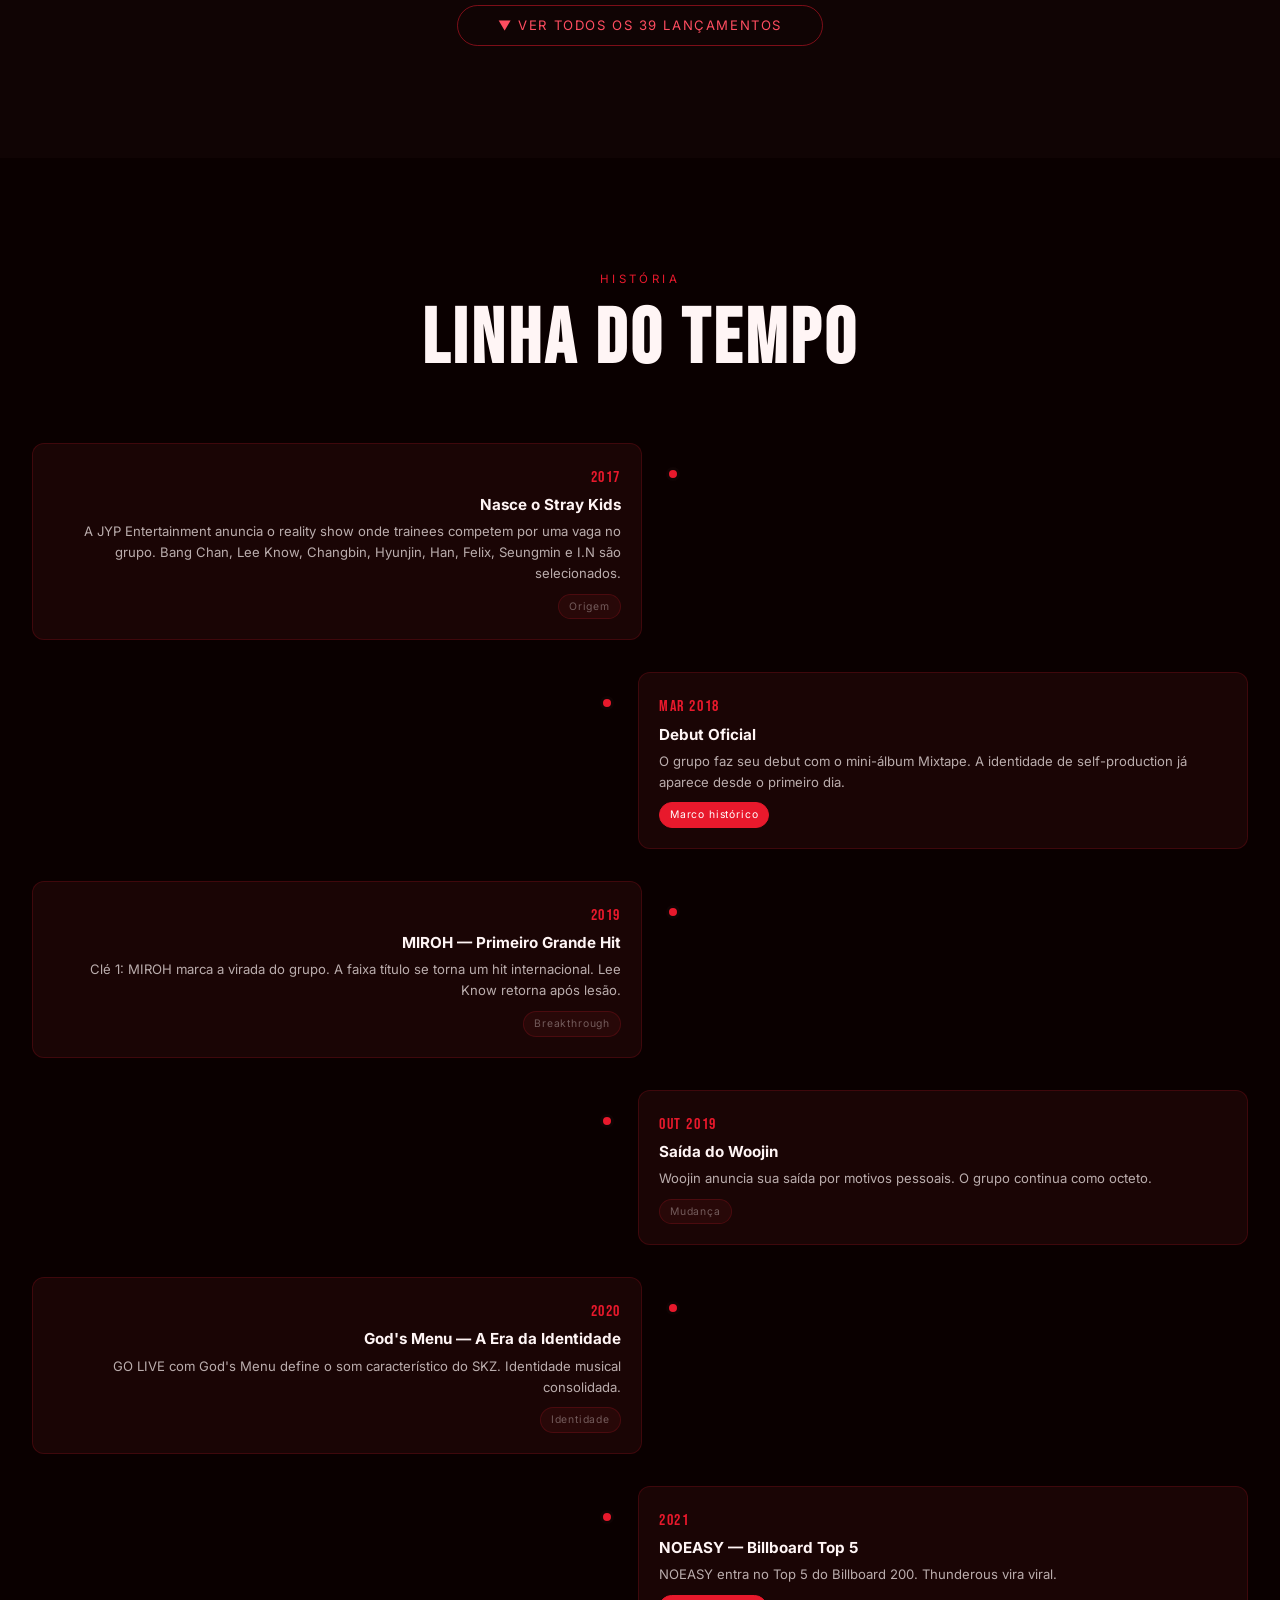
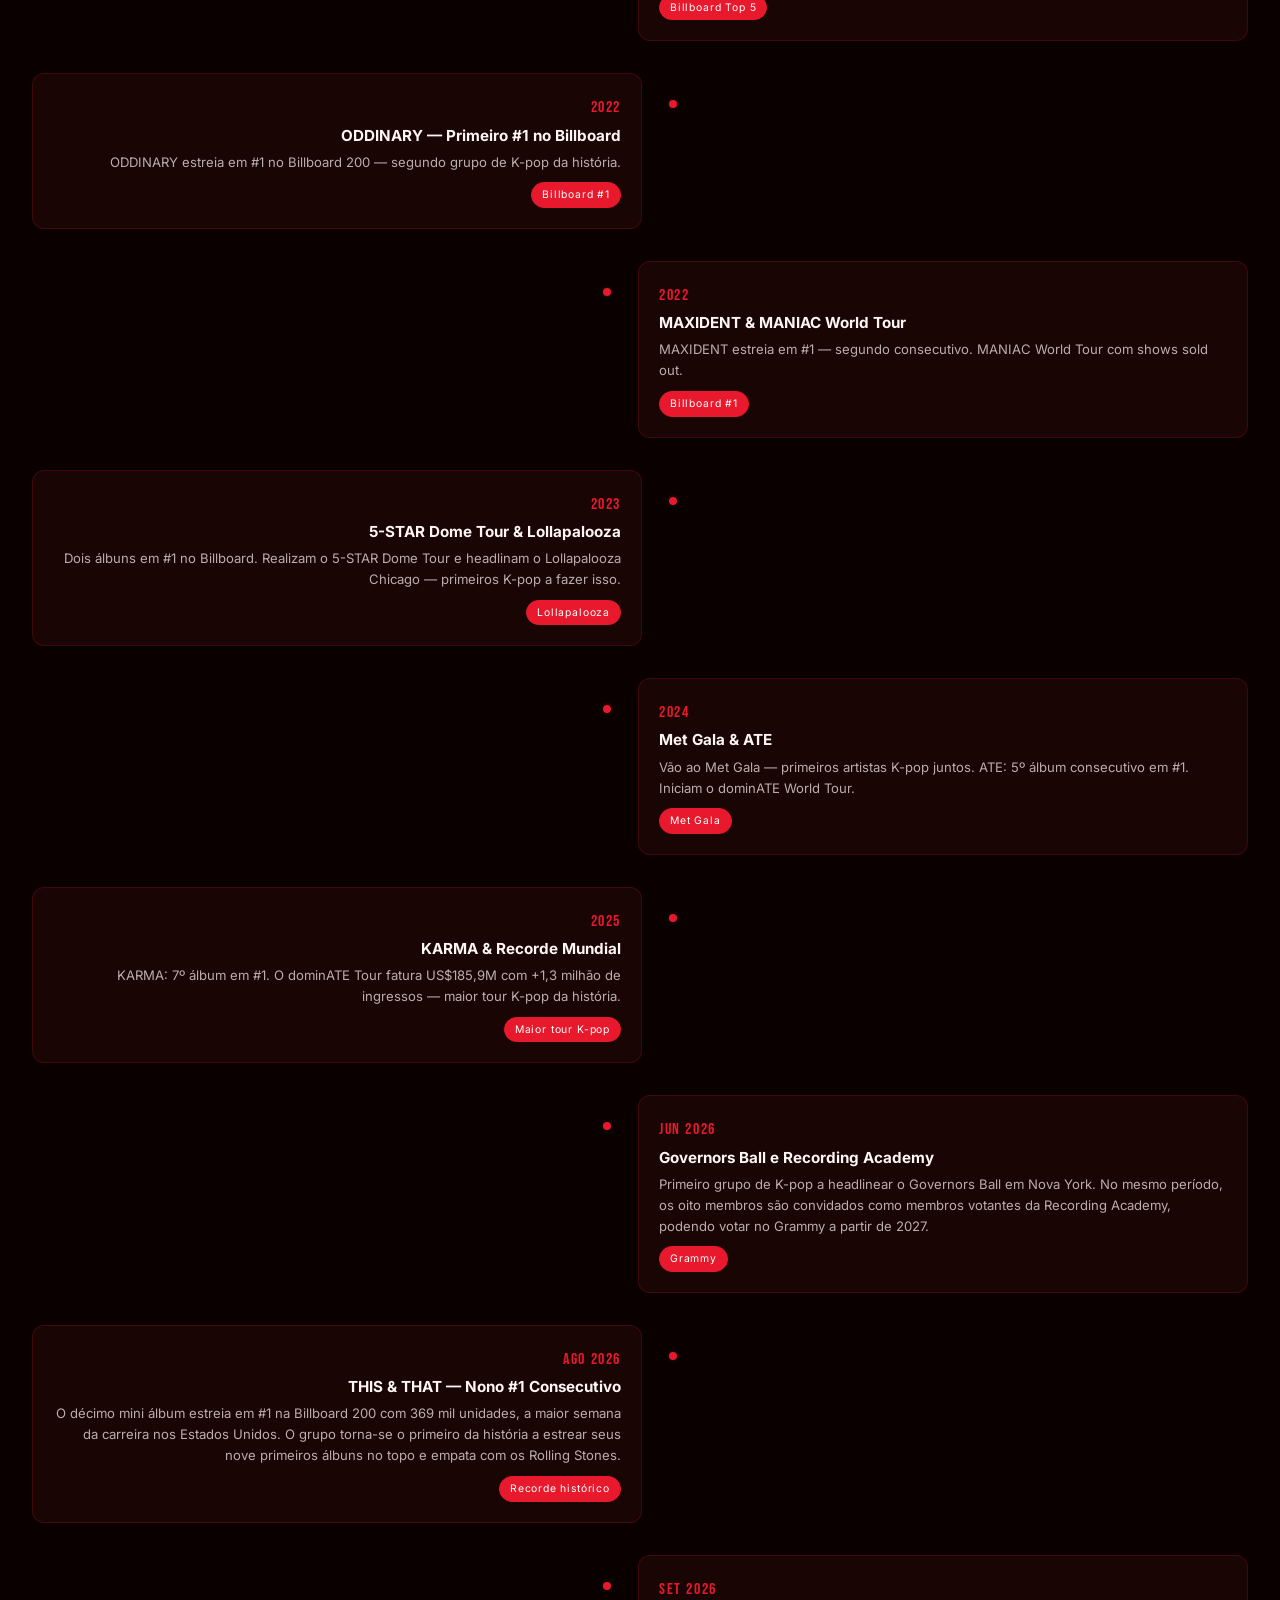
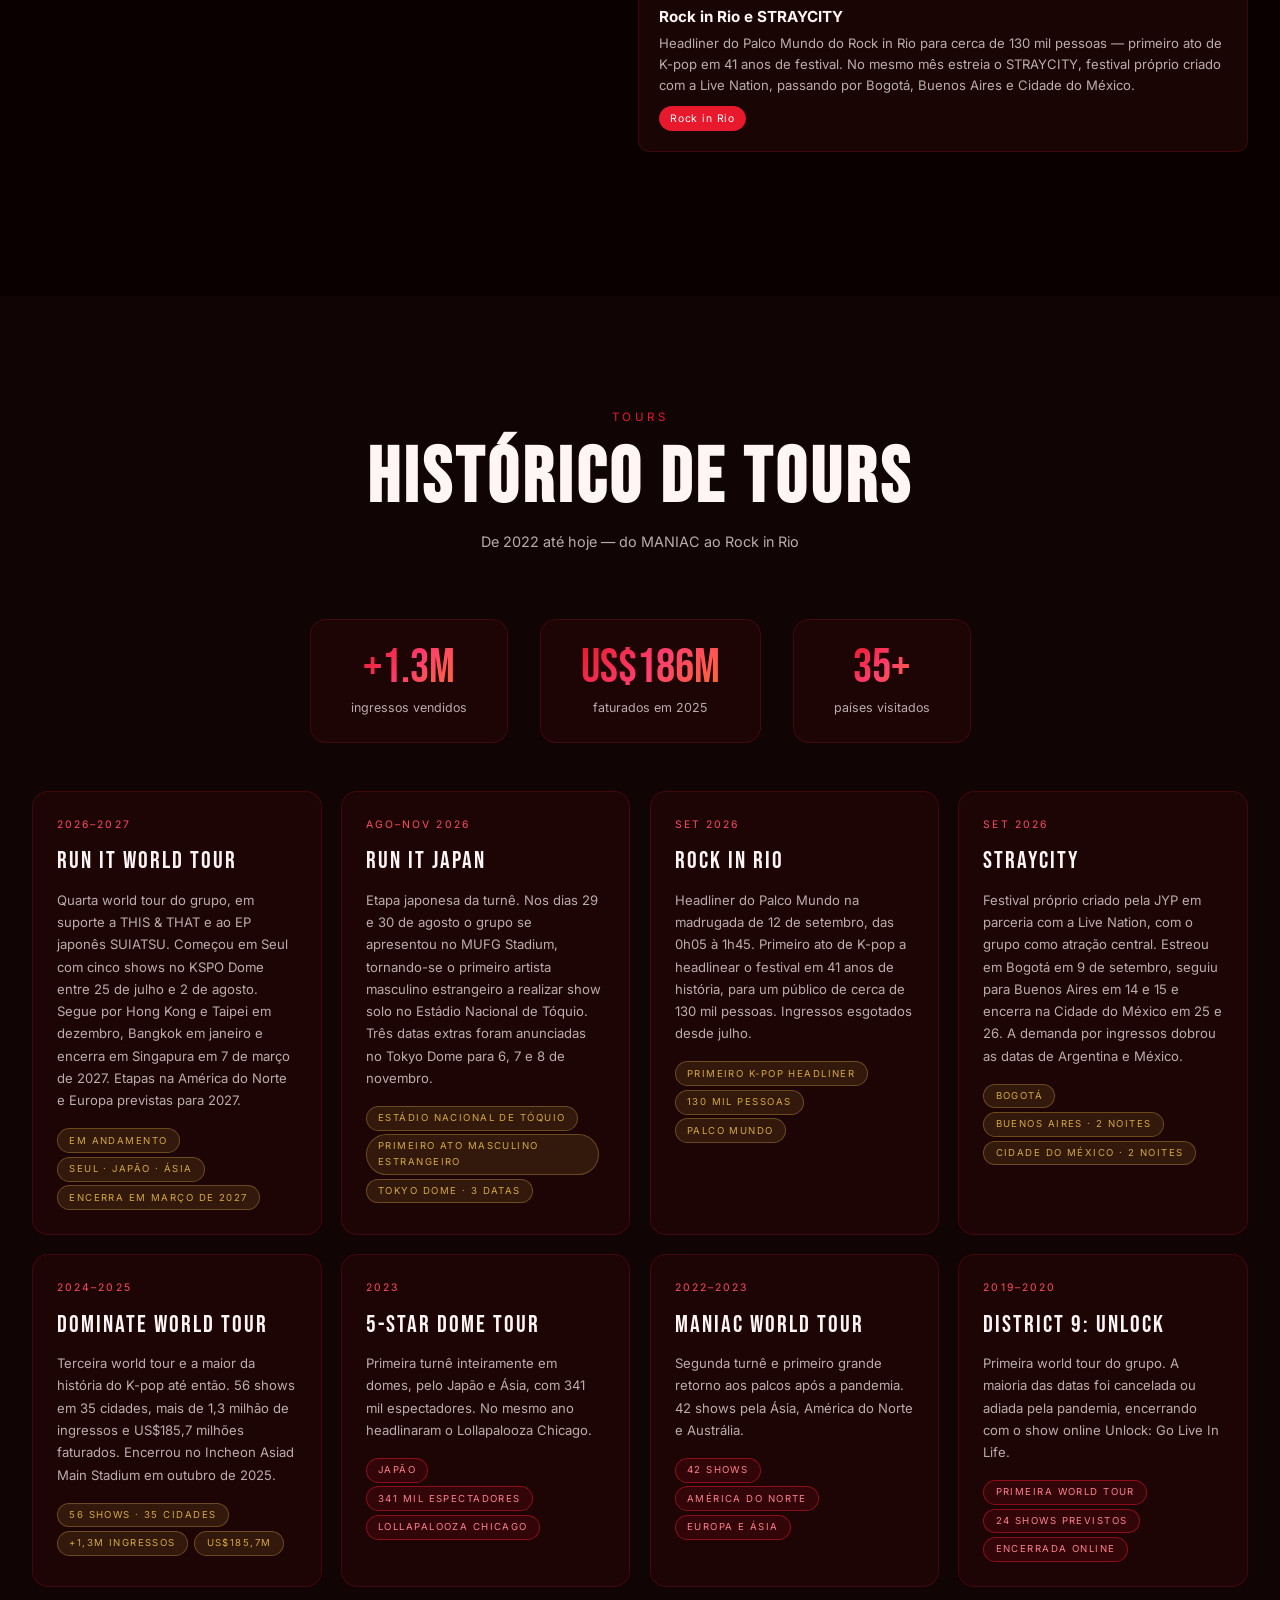
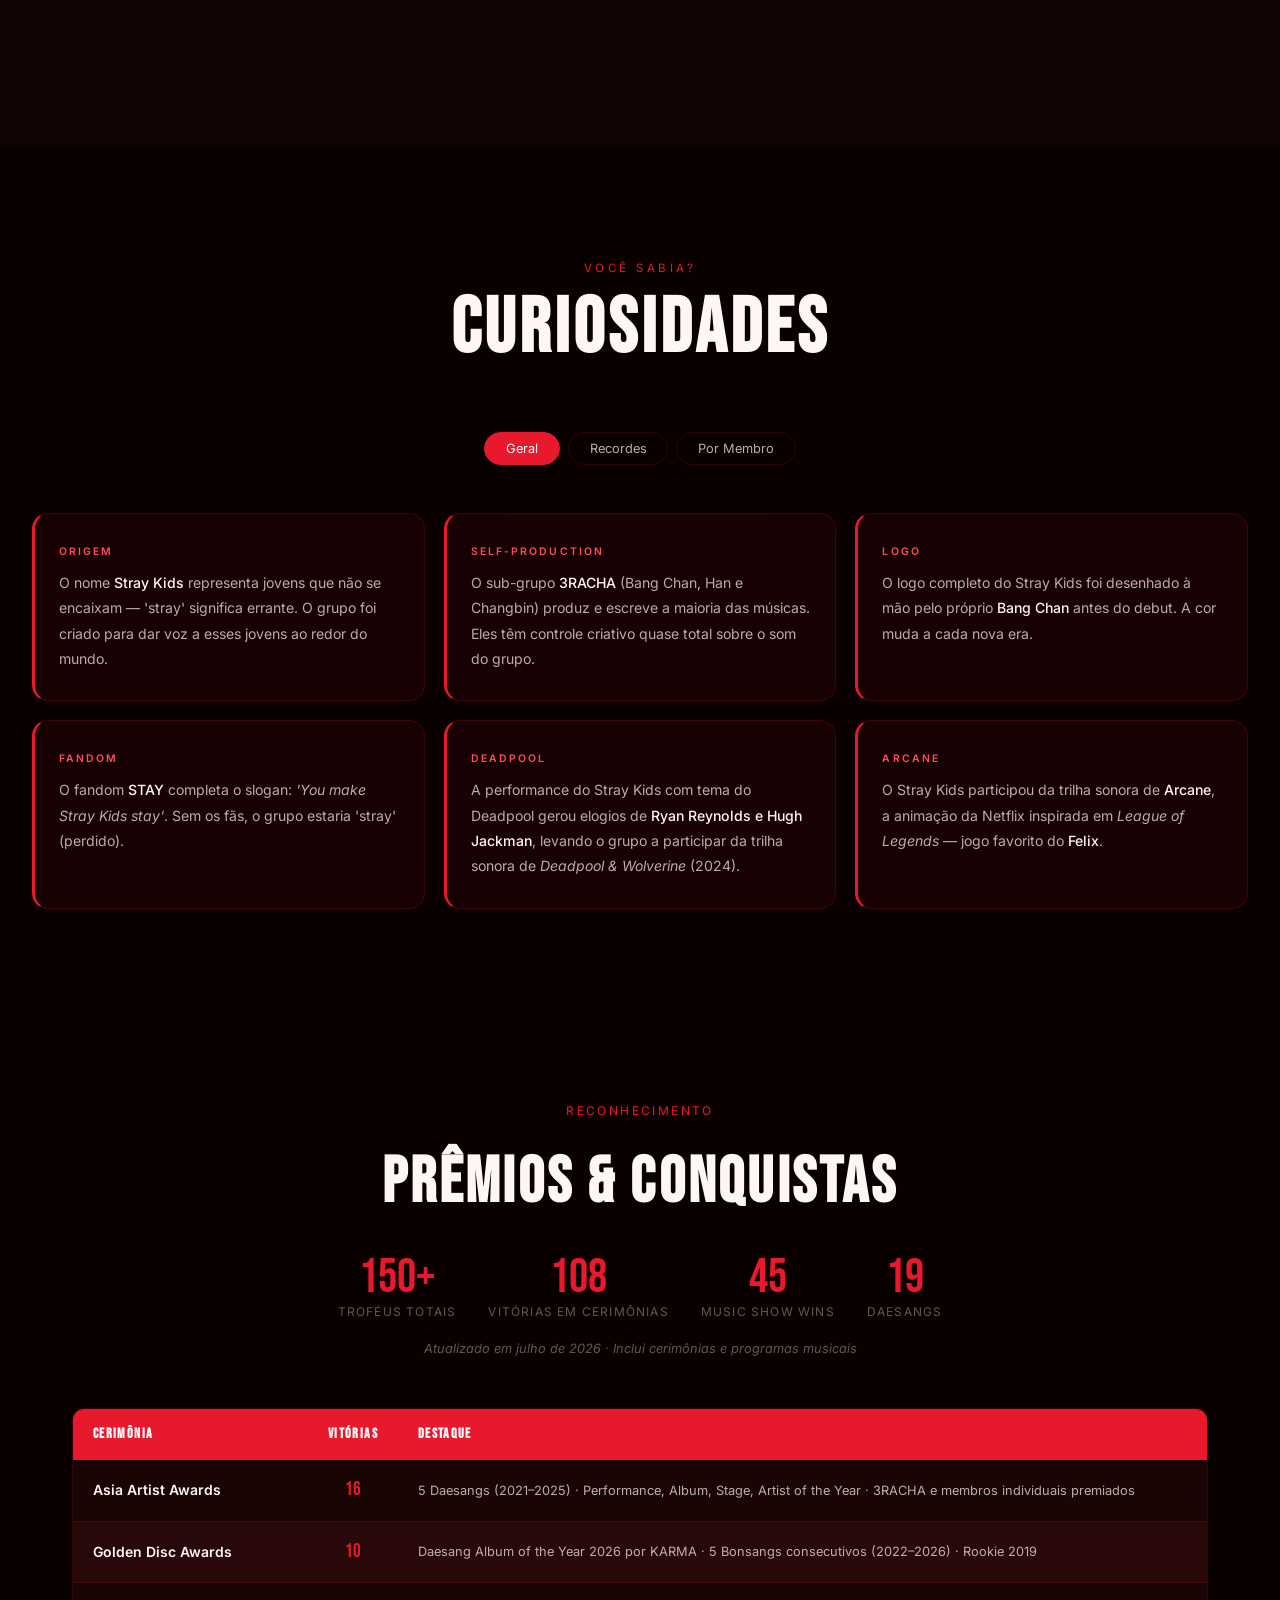
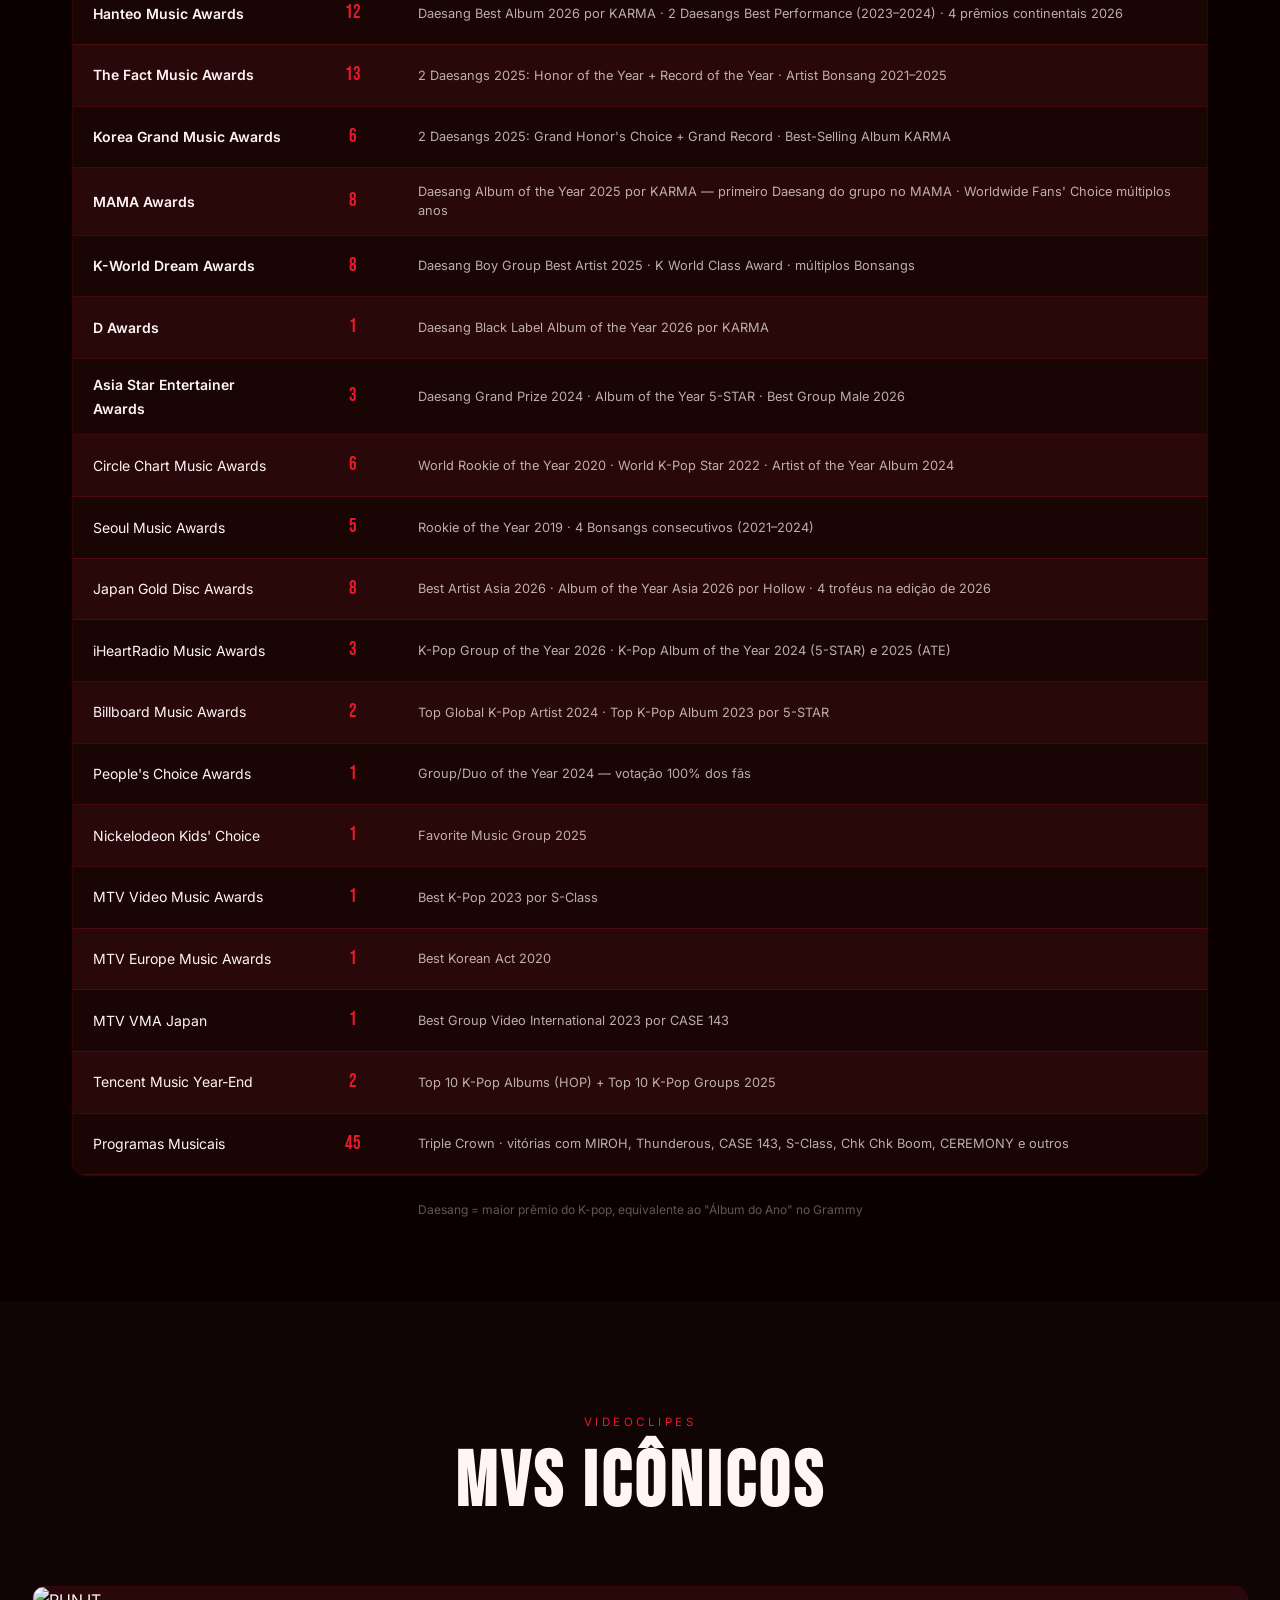
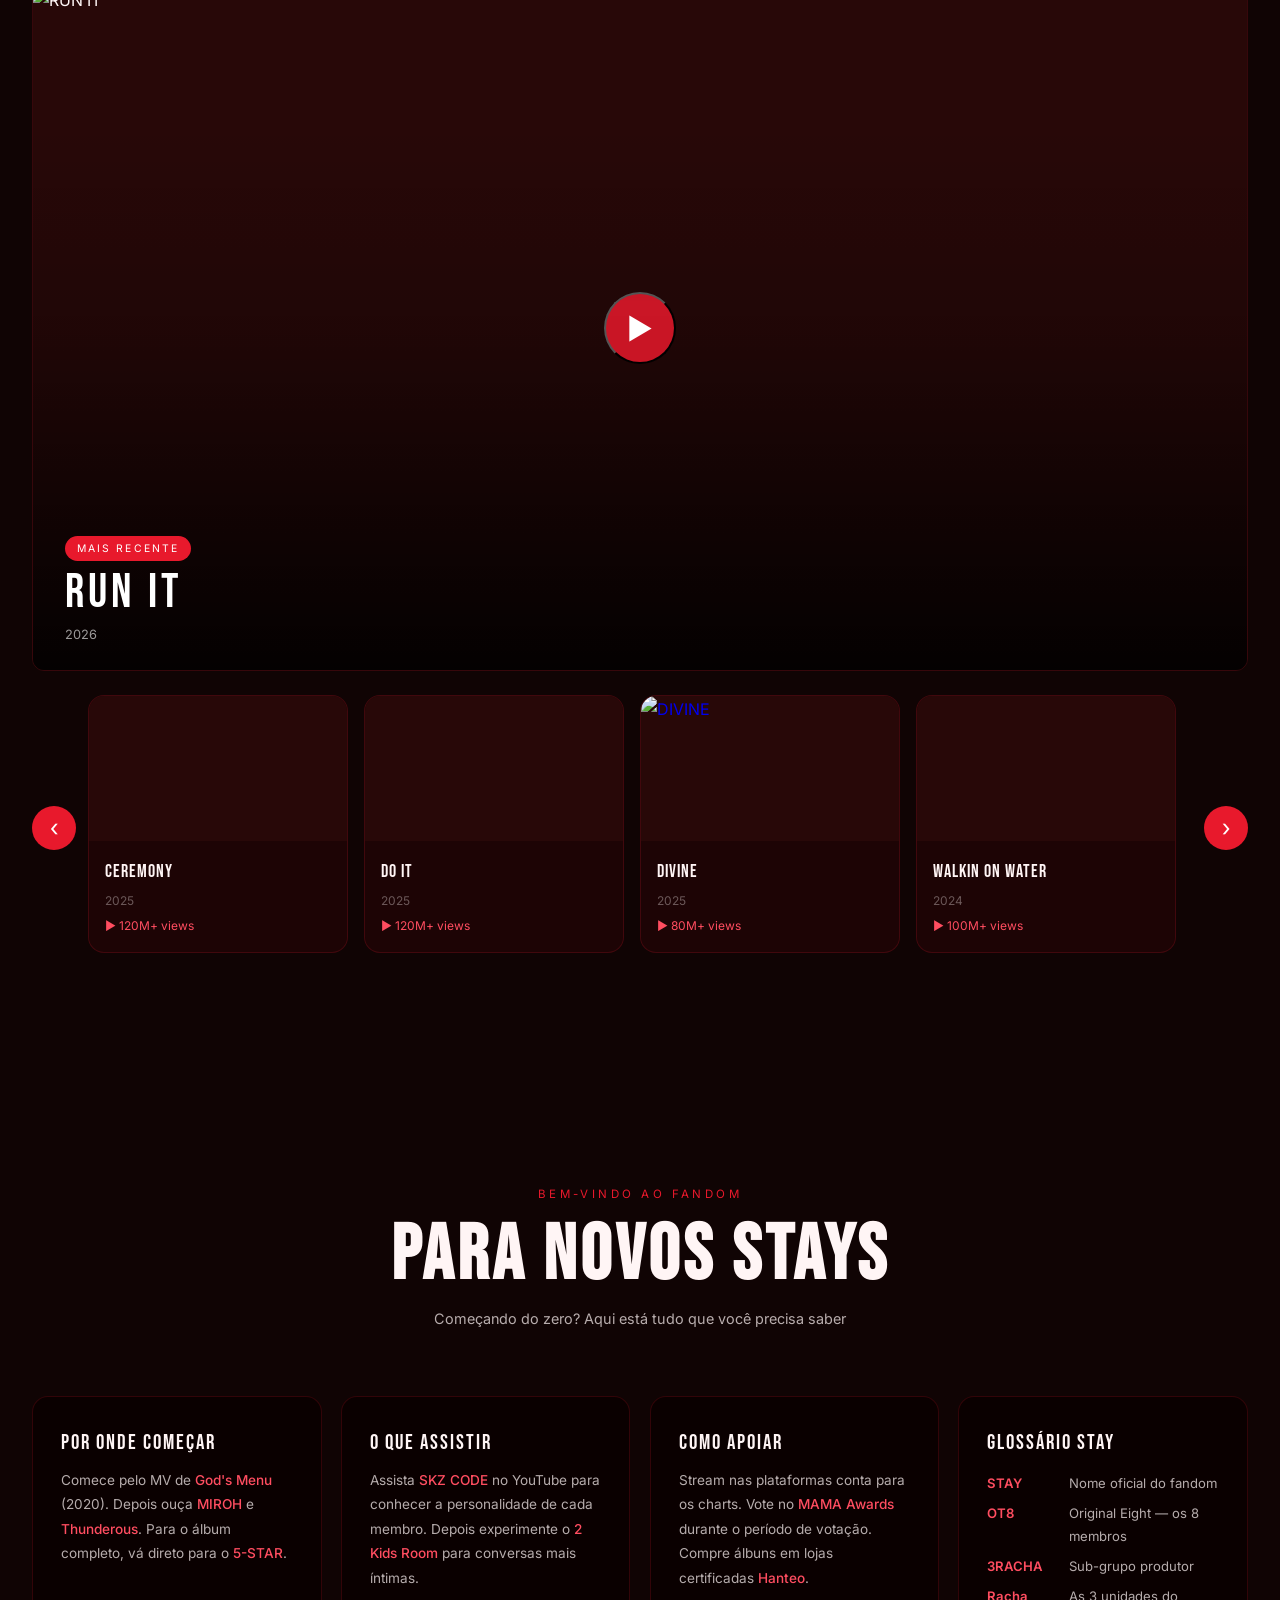
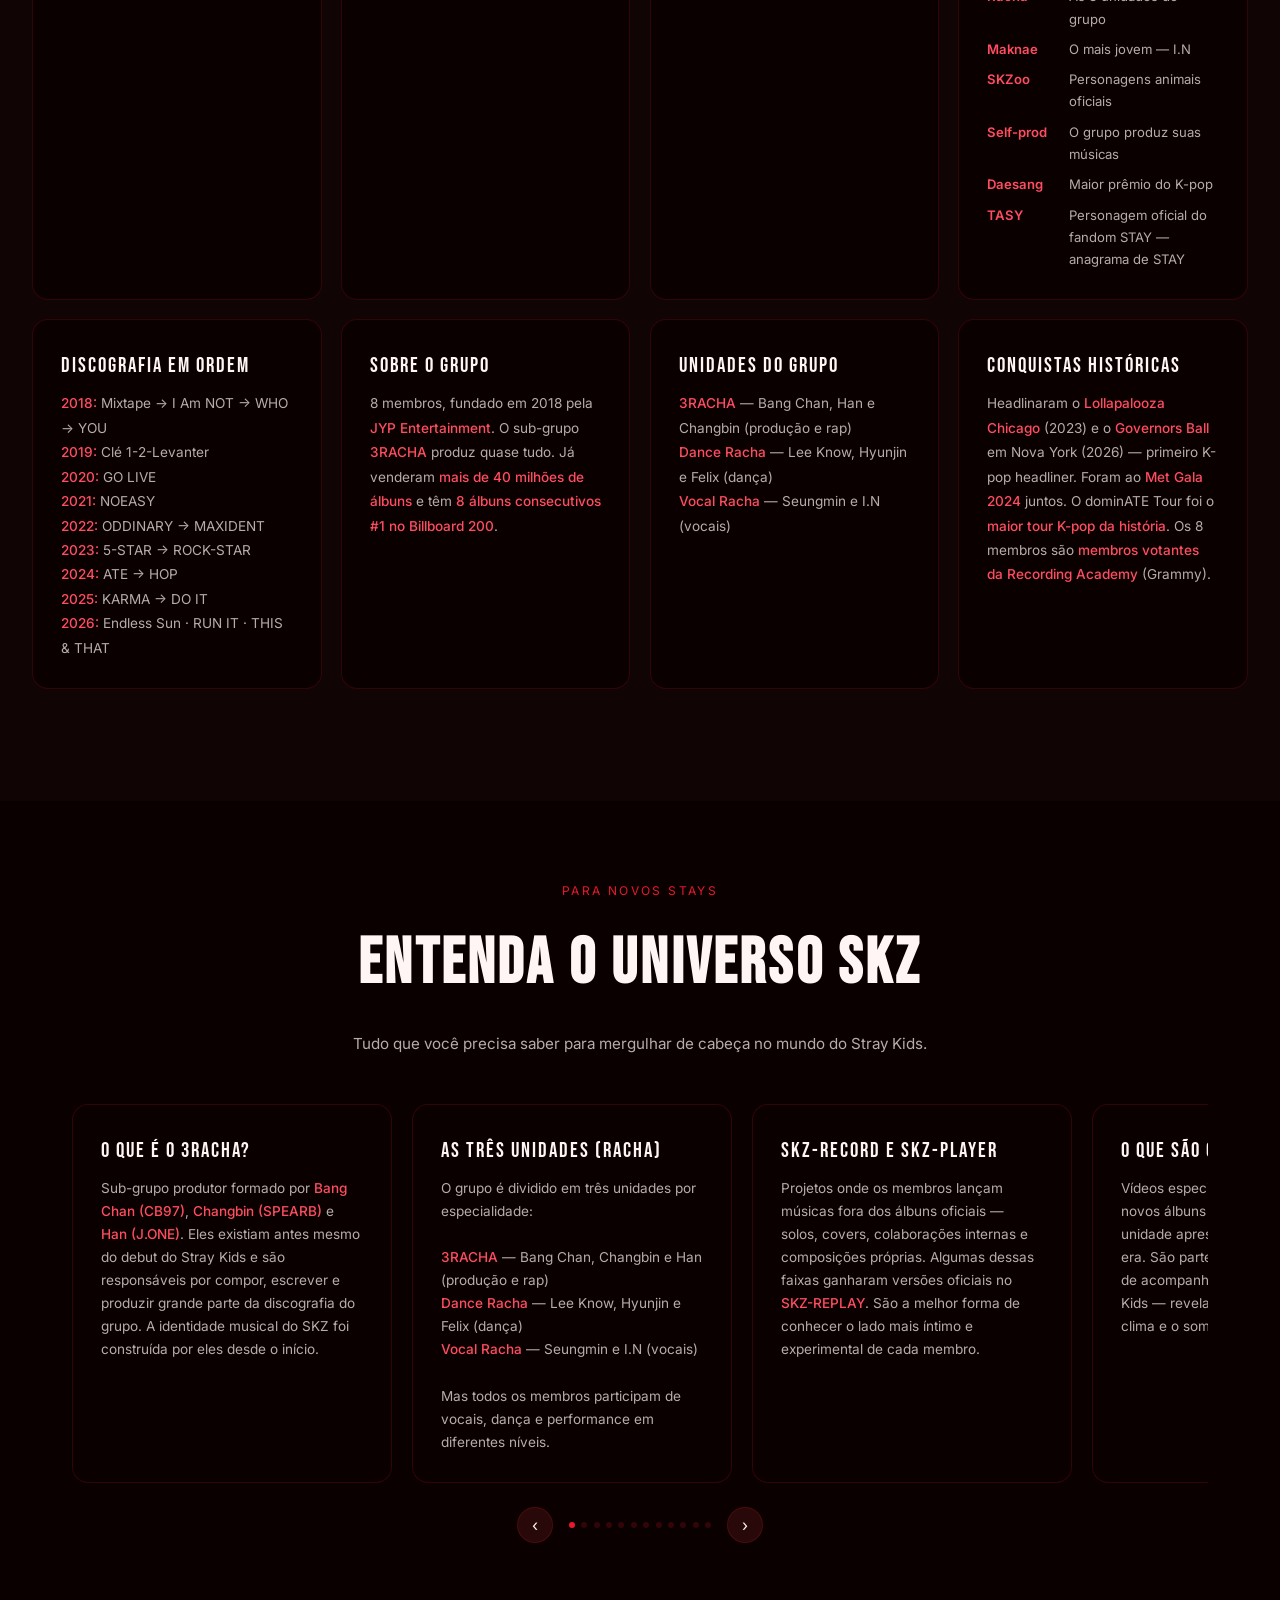
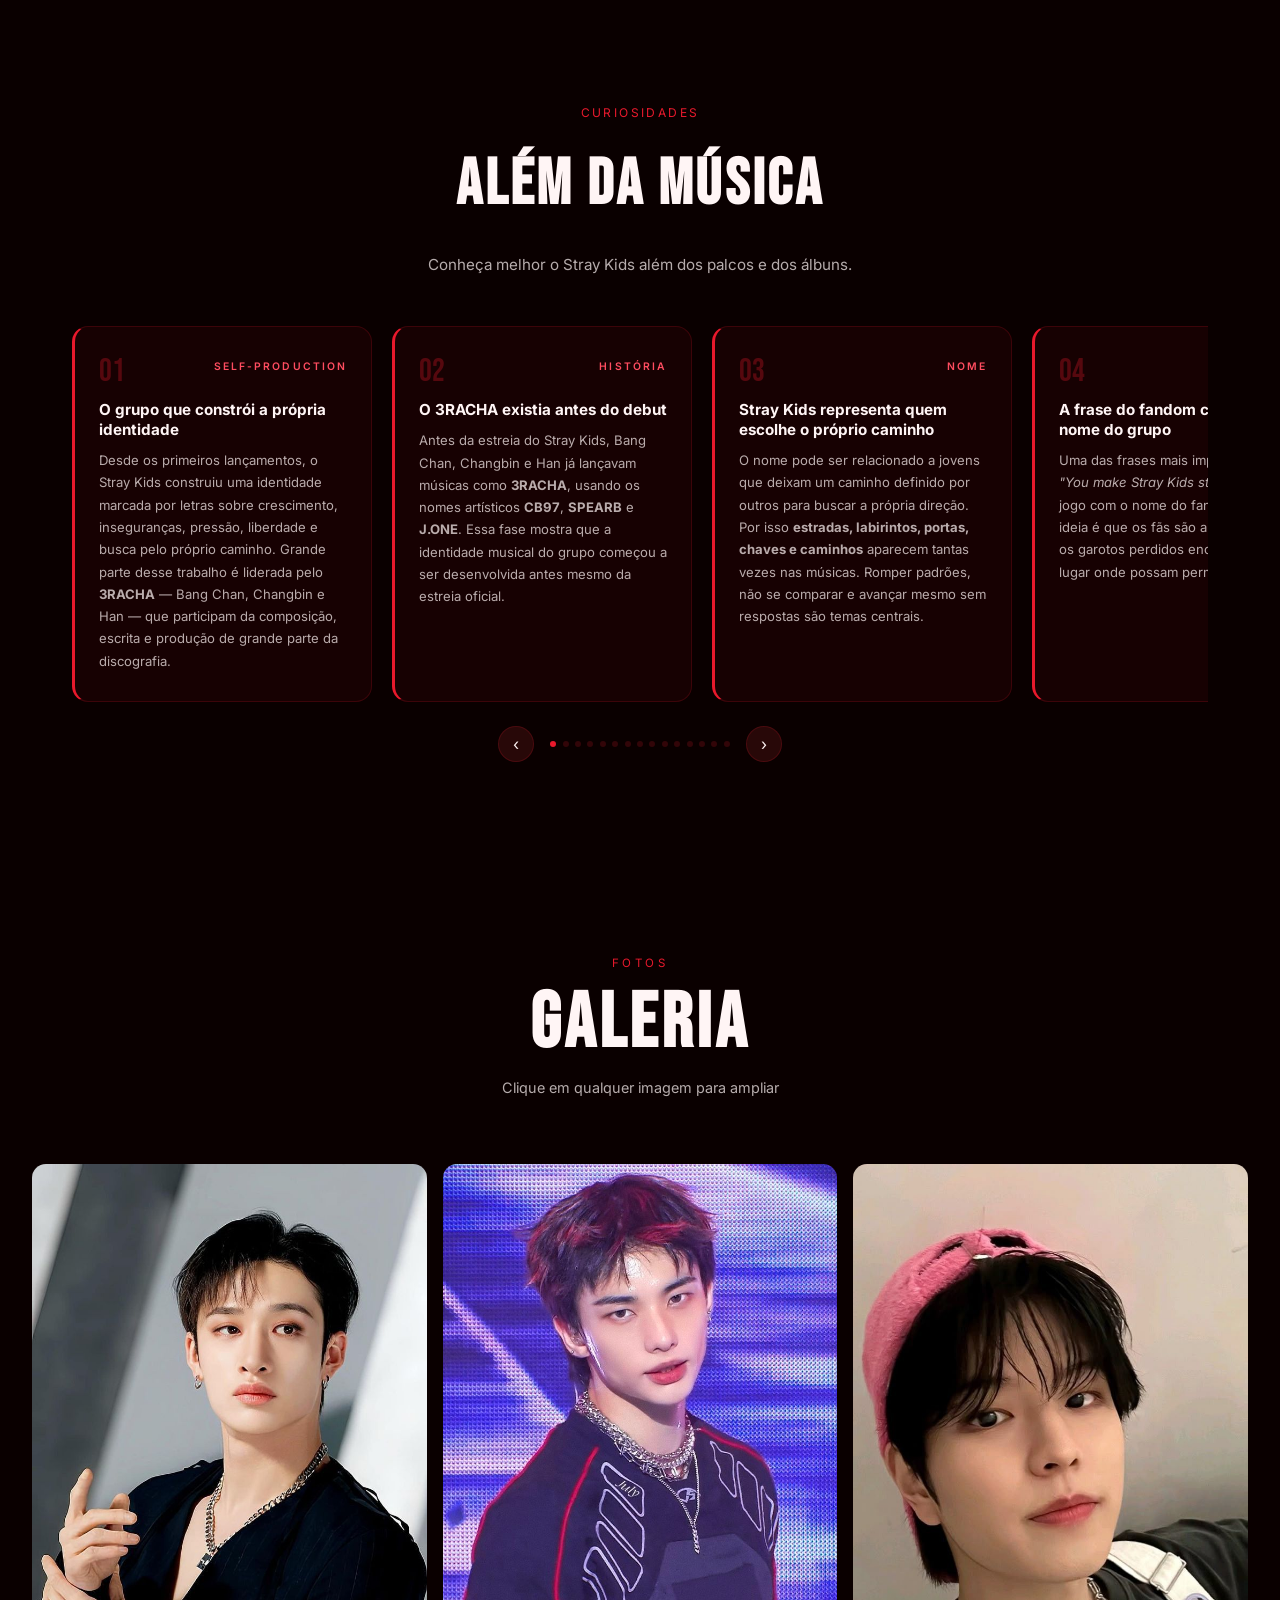
==== commit 8671d6b3: "feat: atualização setembro 2026 — THIS & THAT #1, Rock in Rio, RUN IT tour, remove era atual e count" ====
--- a/index.html
+++ b/index.html
@@ -37,7 +37,6 @@
     <img id="logoImg" src="skz-logo-dark.png" alt="Stray Kids" style="height:32px;width:auto;object-fit:contain;transition:opacity .3s">
   </a>
   <ul class="nav-links" id="navLinks">
-    <li><a href="#era-atual">Era Atual</a></li>
     <li><a href="#membros">Membros</a></li>
     <li><a href="#discografia">Discografia</a></li>
     <li><a href="#timeline">História</a></li>
@@ -91,18 +90,13 @@
   <div class="hero-scroll"><span>Scroll</span><div class="scroll-line"></div></div>
 </section>
 
-<!-- ERA ATUAL -->
-<section id="era-atual" style="padding:2.5rem 2rem;max-width:1200px;margin:0 auto">
-  <div id="eraAtualContainer"></div>
-</section>
-
 <!-- STATS -->
 <div class="stats-bar" id="statsBar">
   <div class="stat-item"><span class="stat-num" data-target="8">0</span><span class="stat-label">membros</span></div>
   <div class="stat-item"><span class="stat-num" data-target="8">0</span><span class="stat-label">anos de história</span></div>
-  <div class="stat-item"><span class="stat-num" data-target="8">0</span><span class="stat-label">Billboard #1 consecutivos</span></div>
+  <div class="stat-item"><span class="stat-num" data-target="9">0</span><span class="stat-label">Billboard #1 consecutivos</span></div>
   <div class="stat-item"><span class="stat-num" data-target="19">0</span><span class="stat-label">daesangs</span></div>
-  <div class="stat-item"><span class="stat-num" data-target="10">0</span><span class="stat-label">álbuns</span></div>
+  <div class="stat-item"><span class="stat-num" data-target="10">0</span><span class="stat-label">mini álbuns coreanos</span></div>
 </div>
 
 <!-- MEMBROS -->
@@ -163,20 +157,6 @@
     <div class="tour-stat-card"><span class="tour-stat-num">35+</span><span class="tour-stat-label">países visitados</span></div>
   </div>
   <div class="tours-grid" id="toursGrid"></div>
-  <div class="rir-wrap">
-    <div class="rir-bg-text">RIR 2026</div>
-    <div class="rir-top">
-      <span class="rir-eyebrow">Stray Kids no Brasil</span>
-    </div>
-    <div class="rir-title">ROCK IN RIO</div>
-    <div class="rir-date-badge">Setembro 2026 · Cidade do Rock · Rio de Janeiro</div>
-    <div class="rir-units" id="rirCountdown"></div>
-    <div class="rir-bottom">
-      <span class="rir-dot"></span>
-      <span class="rir-tagline">Primeiro ato de K-pop a ser headliner do Rock in Rio</span>
-      <span class="rir-dot"></span>
-    </div>
-  </div>
 </section>
 
 <!-- CURIOSIDADES -->
@@ -242,9 +222,9 @@
   </div>
   <div id="mvsFeatured"></div>
   <div class="mvs-wrap">
-    <button class="mvs-btn-left" onclick="document.getElementById('mvsCarousel').scrollBy({left:-300,behavior:'smooth'})">‹</button>
+    <button class="mvs-btn-left" aria-label="MV anterior" onclick="document.getElementById('mvsCarousel').scrollBy({left:-300,behavior:'smooth'})">‹</button>
     <div id="mvsCarousel" class="mvs-scroll"></div>
-    <button class="mvs-btn-right" onclick="document.getElementById('mvsCarousel').scrollBy({left:300,behavior:'smooth'})">›</button>
+    <button class="mvs-btn-right" aria-label="Próximo MV" onclick="document.getElementById('mvsCarousel').scrollBy({left:300,behavior:'smooth'})">›</button>
   </div>
 </section>
 
@@ -329,7 +309,7 @@
 <!-- SHARE -->
 <div class="share-bar" id="shareBar">
   <span>Compartilhar</span>
-  <button onclick="shareTwitter()">𝕏 Twitter</button>
+  <button onclick="shareTwitter()">X Twitter</button>
   <button onclick="shareWhatsapp()">WhatsApp</button>
   <button onclick="copyLink()">Copiar link</button>
 </div>
@@ -350,7 +330,7 @@
   <p class="footer-tagline">"You make Stray Kids stay" — STAY</p>
   <p class="footer-copy">Fan page feita com carinho pela Laysa Serrão · Não afiliada à JYP Entertainment · 2026</p>
   <div style="text-align:center;margin-top:1rem;font-size:.72rem;color:var(--t3);letter-spacing:.06em">
-    Conteúdo atualizado em 17 de julho de 2026 · Fan page não oficial · Não afiliada à JYP Entertainment
+    Conteúdo atualizado em 24 de setembro de 2026 · Fan page não oficial · Não afiliada à JYP Entertainment
   </div>
 </footer>
 
@@ -372,7 +352,6 @@
     <button class="drawer-close" id="drawerClose" aria-label="Fechar menu">✕</button>
   </div>
   <nav class="drawer-nav">
-    <a href="#era-atual"    onclick="closeDrawer()">Era Atual</a>
     <a href="#membros"      onclick="closeDrawer()">Membros</a>
     <a href="#discografia"  onclick="closeDrawer()">Discografia</a>
     <a href="#timeline"     onclick="closeDrawer()">História</a>
--- a/style.css
+++ b/style.css
@@ -214,14 +214,6 @@
 .tour-badge { display:inline-block; font-size:.6rem; letter-spacing:.15em; text-transform:uppercase; background:var(--glass); border:1px solid var(--bdh); color:var(--acg); padding:.2rem .7rem; border-radius:50px; margin-right:.4rem; margin-top:.2rem; }
 .tour-badge.gold { background:rgba(212,168,67,.12); border-color:rgba(212,168,67,.35); color:#d4a843; }
 
-/* ── COUNTDOWN ── */
-.countdown-wrap { text-align:center; padding:3rem 2rem; }
-.countdown-label { font-size:.78rem; letter-spacing:.2em; text-transform:uppercase; color:var(--t2); margin-bottom:1.5rem; }
-.countdown { display:flex; gap:1.5rem; justify-content:center; flex-wrap:wrap; }
-.countdown > div { display:flex; flex-direction:column; align-items:center; background:var(--glass); border:1px solid var(--bd); border-radius:16px; padding:1.5rem 2rem; min-width:100px; }
-.countdown span { font-family:'Bebas Neue',sans-serif; font-size:3rem; background:var(--grad); -webkit-background-clip:text; -webkit-text-fill-color:transparent; line-height:1; }
-.countdown small { font-size:.7rem; color:var(--t3); letter-spacing:.15em; text-transform:uppercase; margin-top:.4rem; }
-
 /* ── SKZOO ── */
 .skzoo-grid { display:grid; grid-template-columns:repeat(auto-fill,minmax(180px,1fr)); gap:1.2rem; }
 .skzoo-card { background:var(--card); border:1px solid var(--bd); border-radius:20px; overflow:hidden; text-align:center; transition:all .35s; }
@@ -298,38 +290,6 @@
 .skzoo-grid { grid-template-columns: repeat(4,1fr) !important; }
 @media(max-width:768px){ .skzoo-grid { grid-template-columns: repeat(2,1fr) !important; } }
 
-/* ── Countdown Rock in Rio melhorado ── */
-#rirCountdown { gap: 1rem; }
-#rirCountdown > div {
-  display: flex; flex-direction: column; align-items: center;
-  background: var(--bg-2);
-  border: 1px solid var(--bdh);
-  border-radius: 16px;
-  padding: 1.5rem 2rem;
-  min-width: 90px;
-  position: relative;
-  overflow: hidden;
-}
-#rirCountdown > div::before {
-  content: '';
-  position: absolute; inset: 0;
-  background: linear-gradient(135deg, rgba(232,25,44,.08), transparent);
-  pointer-events: none;
-}
-#rirCountdown span {
-  font-family: 'Bebas Neue', sans-serif;
-  font-size: clamp(2.5rem, 6vw, 4rem);
-  background: var(--grad);
-  -webkit-background-clip: text;
-  -webkit-text-fill-color: transparent;
-  line-height: 1;
-}
-#rirCountdown small {
-  font-size: .65rem; color: var(--t3);
-  letter-spacing: .2em; text-transform: uppercase;
-  margin-top: .4rem;
-}
-
 /* ── Share bar — aparece apenas no meio da página ── */
 .share-bar { bottom: 2rem; }
 
@@ -360,71 +320,6 @@
 body.light-mode #footer { background: #e0e0e0; }
 body.light-mode .stats-bar { background: #e8e8e8; }
 body.light-mode .section-alt { background: #ebebeb; }
-
-/* ── Countdown Rock in Rio — versão melhorada ── */
-.countdown-wrap {
-  background: linear-gradient(135deg, rgba(232,25,44,.08), transparent);
-  border: 1px solid var(--bd);
-  border-radius: 20px;
-  padding: 2.5rem 2rem;
-  text-align: center;
-  max-width: 700px;
-  margin: 0 auto;
-}
-.countdown-title {
-  font-family: 'Bebas Neue', sans-serif;
-  font-size: clamp(1.4rem, 4vw, 2rem);
-  letter-spacing: 4px;
-  color: var(--t1);
-  margin-bottom: .4rem;
-}
-.countdown-subtitle {
-  font-size: .75rem;
-  color: var(--t3);
-  letter-spacing: .2em;
-  text-transform: uppercase;
-  margin-bottom: 1.8rem;
-}
-.countdown-units {
-  display: flex;
-  gap: 1rem;
-  justify-content: center;
-  flex-wrap: wrap;
-}
-.cd-unit {
-  display: flex;
-  flex-direction: column;
-  align-items: center;
-  background: var(--bg-0);
-  border: 1px solid var(--bdh);
-  border-radius: 16px;
-  padding: 1.25rem 1.5rem;
-  min-width: 90px;
-  position: relative;
-  overflow: hidden;
-}
-.cd-unit::before {
-  content: '';
-  position: absolute;
-  top: 0; left: 0; right: 0;
-  height: 2px;
-  background: var(--grad);
-}
-.cd-num {
-  font-family: 'Bebas Neue', sans-serif;
-  font-size: clamp(2.5rem, 7vw, 4rem);
-  background: var(--grad);
-  -webkit-background-clip: text;
-  -webkit-text-fill-color: transparent;
-  line-height: 1;
-}
-.cd-label {
-  font-size: .62rem;
-  color: var(--t3);
-  letter-spacing: .25em;
-  text-transform: uppercase;
-  margin-top: .4rem;
-}
 
 /* Fix modo claro — nomes dos membros */
 body.light-mode .member-stage { color: #ffffff !important; }
@@ -455,178 +350,6 @@
   color: var(--ac);
 }
 
-/* ── Countdown — separador ── */
-.cd-sep {
-  font-family: 'Bebas Neue', sans-serif;
-  font-size: clamp(2rem, 5vw, 3rem);
-  background: var(--grad);
-  -webkit-background-clip: text;
-  -webkit-text-fill-color: transparent;
-  line-height: 1;
-  padding-bottom: 1.2rem;
-  align-self: flex-end;
-}
-.countdown-units {
-  align-items: flex-end;
-}
-
-/* ── Rock in Rio Countdown ── */
-.rir-wrap {
-  position: relative;
-  overflow: hidden;
-  background: linear-gradient(135deg, #0a0000 0%, #1a0505 50%, #0a0000 100%);
-  border: 1px solid var(--bdh);
-  border-radius: 24px;
-  padding: 3.5rem 2rem 2.5rem;
-  text-align: center;
-  max-width: 800px;
-  margin: 0 auto;
-}
-.rir-wrap::before {
-  content: '';
-  position: absolute; inset: 0;
-  background:
-    radial-gradient(ellipse 80% 60% at 50% -10%, rgba(232,25,44,.35) 0%, transparent 60%),
-    radial-gradient(ellipse 40% 40% at 10% 90%, rgba(176,16,32,.2) 0%, transparent 50%),
-    radial-gradient(ellipse 40% 40% at 90% 90%, rgba(176,16,32,.2) 0%, transparent 50%);
-  pointer-events: none;
-}
-.rir-wrap::after {
-  content: '';
-  position: absolute;
-  top: 0; left: 0; right: 0; height: 3px;
-  background: var(--grad);
-}
-.rir-bg-text {
-  position: absolute;
-  top: 50%; left: 50%;
-  transform: translate(-50%, -50%);
-  font-family: 'Bebas Neue', sans-serif;
-  font-size: clamp(80px, 18vw, 160px);
-  letter-spacing: 20px;
-  color: #ffffff04;
-  pointer-events: none;
-  white-space: nowrap;
-  user-select: none;
-}
-.rir-top {
-  display: flex;
-  align-items: center;
-  justify-content: center;
-  gap: .75rem;
-  margin-bottom: .75rem;
-  position: relative;
-}
-.rir-eyebrow {
-  font-size: .68rem;
-  letter-spacing: .35em;
-  text-transform: uppercase;
-  color: var(--acl);
-  font-weight: 600;
-}
-.rir-title {
-  font-family: 'Bebas Neue', sans-serif;
-  font-size: clamp(3rem, 10vw, 6rem);
-  letter-spacing: 10px;
-  color: #fff;
-  line-height: .95;
-  text-shadow: 0 0 60px rgba(232,25,44,.5);
-  margin-bottom: .5rem;
-  position: relative;
-}
-.rir-date-badge {
-  display: inline-block;
-  font-size: .68rem;
-  letter-spacing: .2em;
-  text-transform: uppercase;
-  color: var(--t3);
-  border: 1px solid var(--bd);
-  padding: .35rem 1.2rem;
-  border-radius: 50px;
-  margin-bottom: 2.5rem;
-  position: relative;
-}
-.rir-units {
-  display: flex;
-  align-items: flex-end;
-  justify-content: center;
-  gap: .5rem;
-  flex-wrap: wrap;
-  margin-bottom: 2rem;
-  position: relative;
-}
-.cd-unit {
-  display: flex;
-  flex-direction: column;
-  align-items: center;
-  background: rgba(255,255,255,.03);
-  border: 1px solid rgba(232,25,44,.25);
-  border-radius: 14px;
-  padding: 1.25rem 1.5rem;
-  min-width: 90px;
-  position: relative;
-  overflow: hidden;
-  backdrop-filter: blur(4px);
-}
-.cd-unit::before {
-  content: '';
-  position: absolute;
-  top: 0; left: 0; right: 0; height: 2px;
-  background: var(--grad);
-}
-.cd-num {
-  font-family: 'Bebas Neue', sans-serif;
-  font-size: clamp(2.8rem, 7vw, 4.5rem);
-  background: var(--grad);
-  -webkit-background-clip: text;
-  -webkit-text-fill-color: transparent;
-  line-height: 1;
-  display: block;
-}
-.cd-label {
-  font-size: .58rem;
-  color: var(--t3);
-  letter-spacing: .25em;
-  text-transform: uppercase;
-  margin-top: .4rem;
-}
-.cd-sep {
-  font-family: 'Bebas Neue', sans-serif;
-  font-size: clamp(2rem, 5vw, 3.5rem);
-  background: var(--grad);
-  -webkit-background-clip: text;
-  -webkit-text-fill-color: transparent;
-  padding-bottom: 1.5rem;
-  align-self: flex-end;
-  opacity: .6;
-}
-.rir-bottom {
-  display: flex;
-  align-items: center;
-  justify-content: center;
-  gap: 1rem;
-  position: relative;
-}
-.rir-dot {
-  width: 4px; height: 4px;
-  border-radius: 50%;
-  background: var(--ac);
-  display: inline-block;
-}
-.rir-tagline {
-  font-size: .72rem;
-  color: var(--t3);
-  letter-spacing: .15em;
-  text-transform: uppercase;
-}
-
-@media(max-width:600px){
-  .cd-unit { min-width: 68px; padding: 1rem; }
-  .cd-num { font-size: 2.2rem; }
-  .cd-sep { font-size: 1.8rem; padding-bottom: 1.2rem; }
-  .rir-title { letter-spacing: 6px; }
-}
-
 /* ── Stream Players ── */
 .stream-player-wrap {
   max-width: 900px;
@@ -976,26 +699,6 @@
 @media(max-width:768px){
   .members-grid { grid-template-columns: repeat(2, 1fr) !important; }
 }
-
-/* Fix modo claro — countdown Rock in Rio */
-body.light-mode .rir-wrap {
-  background: linear-gradient(135deg, #fff0f0 0%, #ffe5e5 50%, #fff0f0 100%);
-  border-color: rgba(232,25,44,.3);
-}
-body.light-mode .rir-wrap::before {
-  background:
-    radial-gradient(ellipse 80% 60% at 50% -10%, rgba(232,25,44,.12) 0%, transparent 60%),
-    rgba(255,240,240,.5);
-}
-body.light-mode .rir-bg-text { color: rgba(232,25,44,.06); }
-body.light-mode .rir-title { color: #111111; text-shadow: none; }
-body.light-mode .rir-date-badge { color: #555; border-color: rgba(232,25,44,.2); }
-body.light-mode .rir-tagline { color: #777; }
-body.light-mode .cd-unit {
-  background: #ffffff;
-  border-color: rgba(232,25,44,.3);
-}
-body.light-mode .cd-sep { opacity: .8; }
 
 /* ── MVs Featured + Carrossel ── */
 .mv-featured-card {
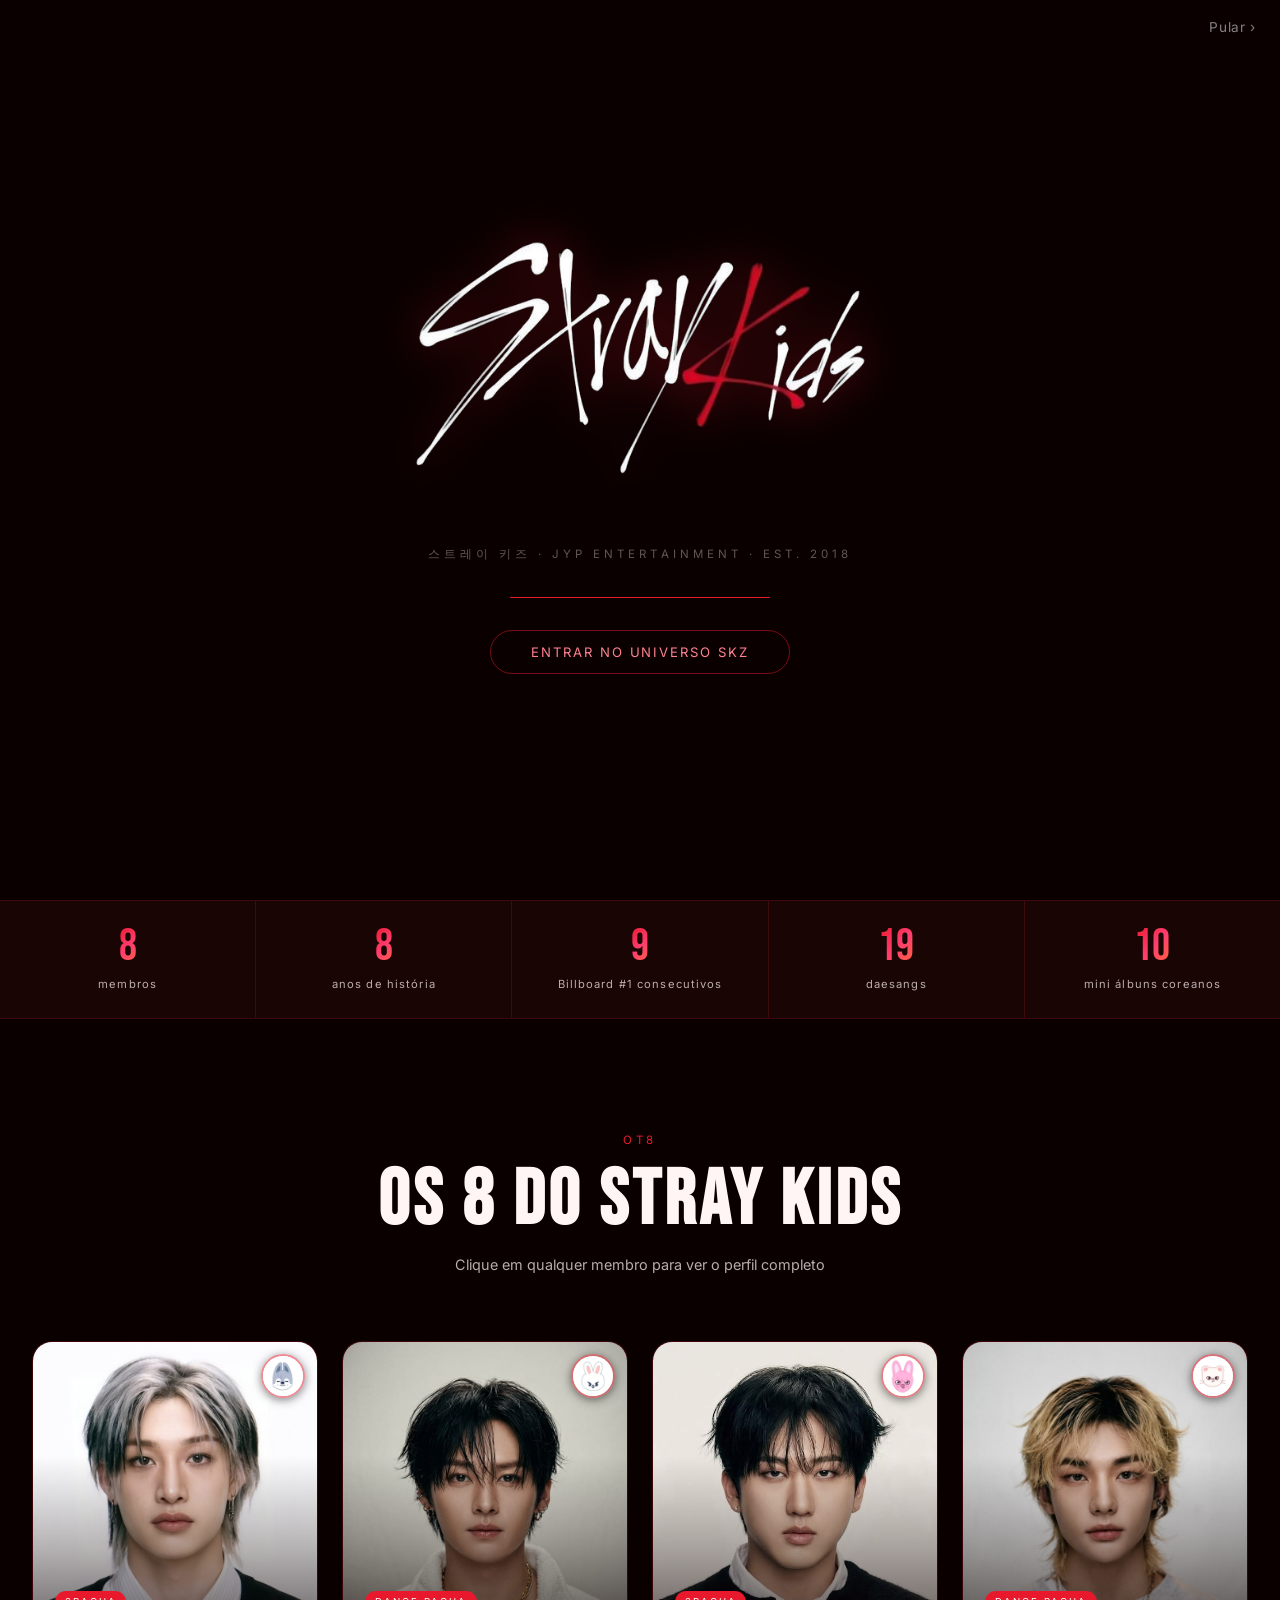
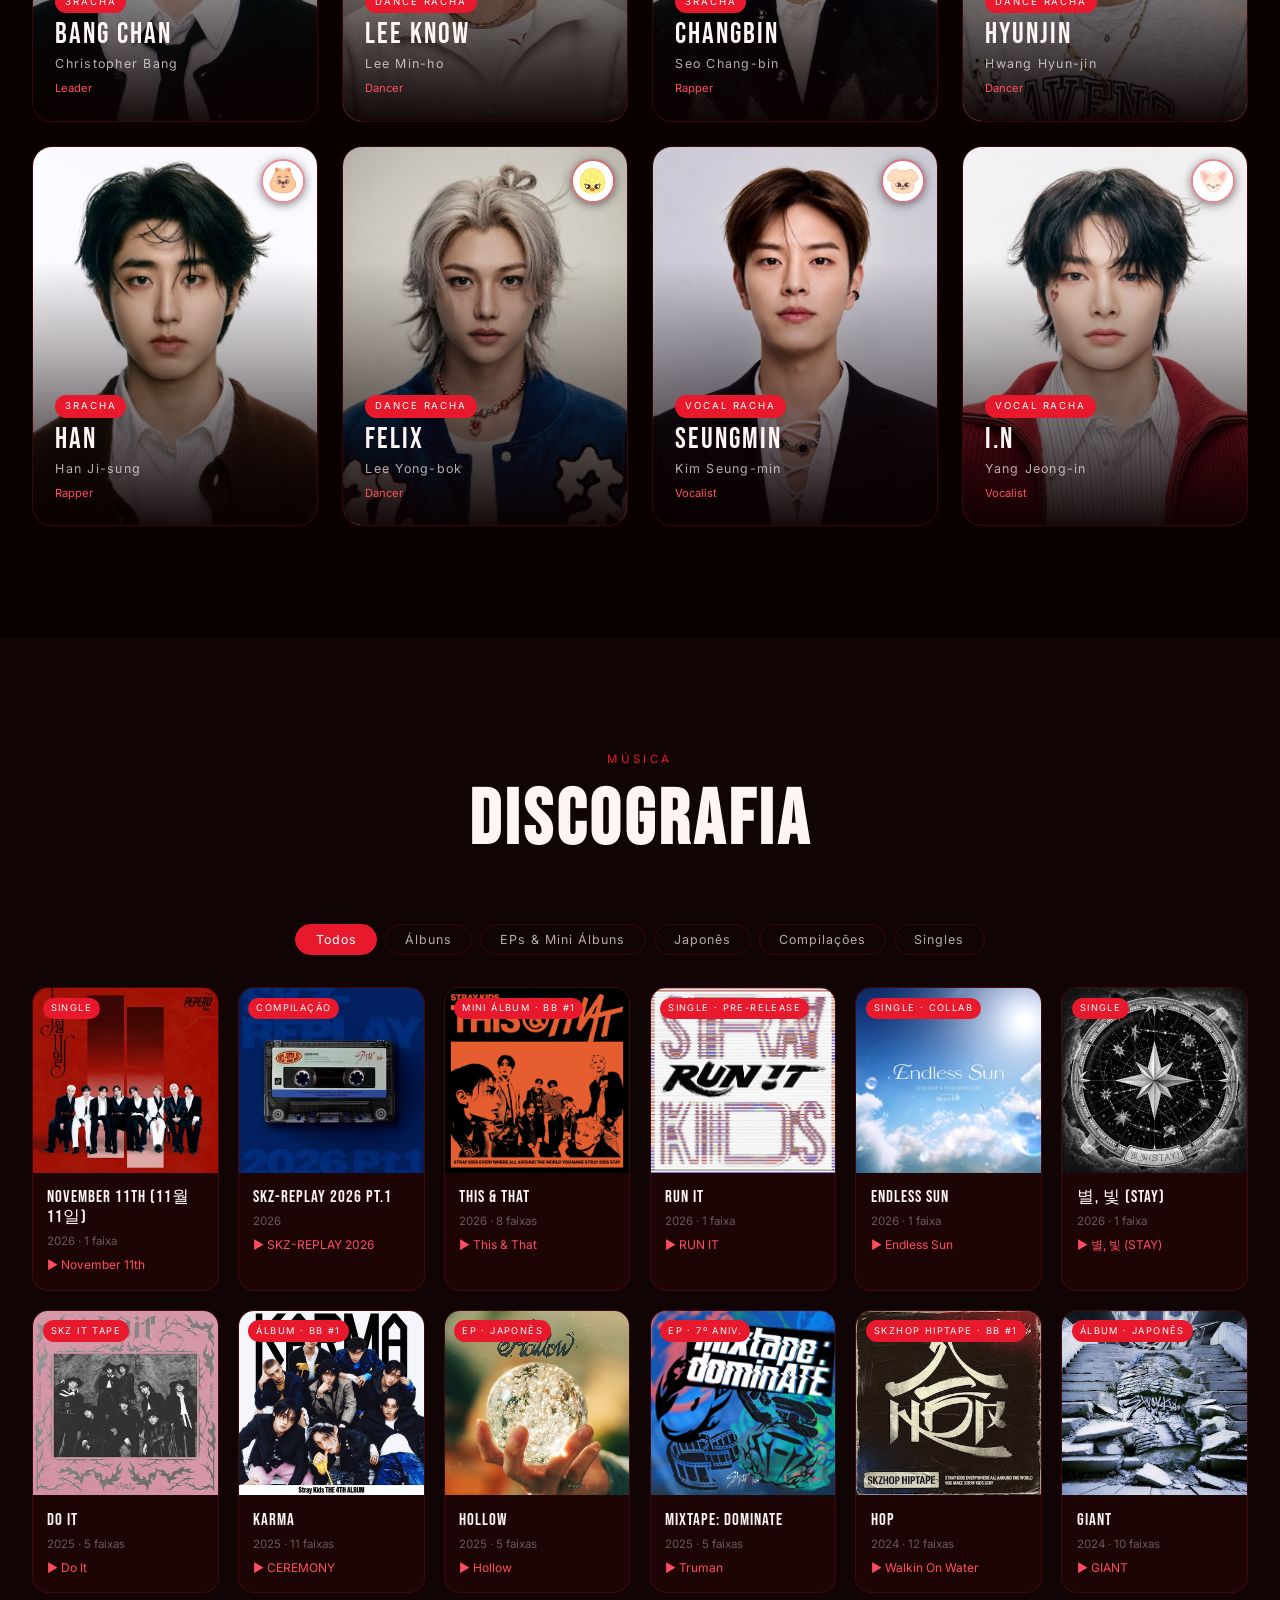
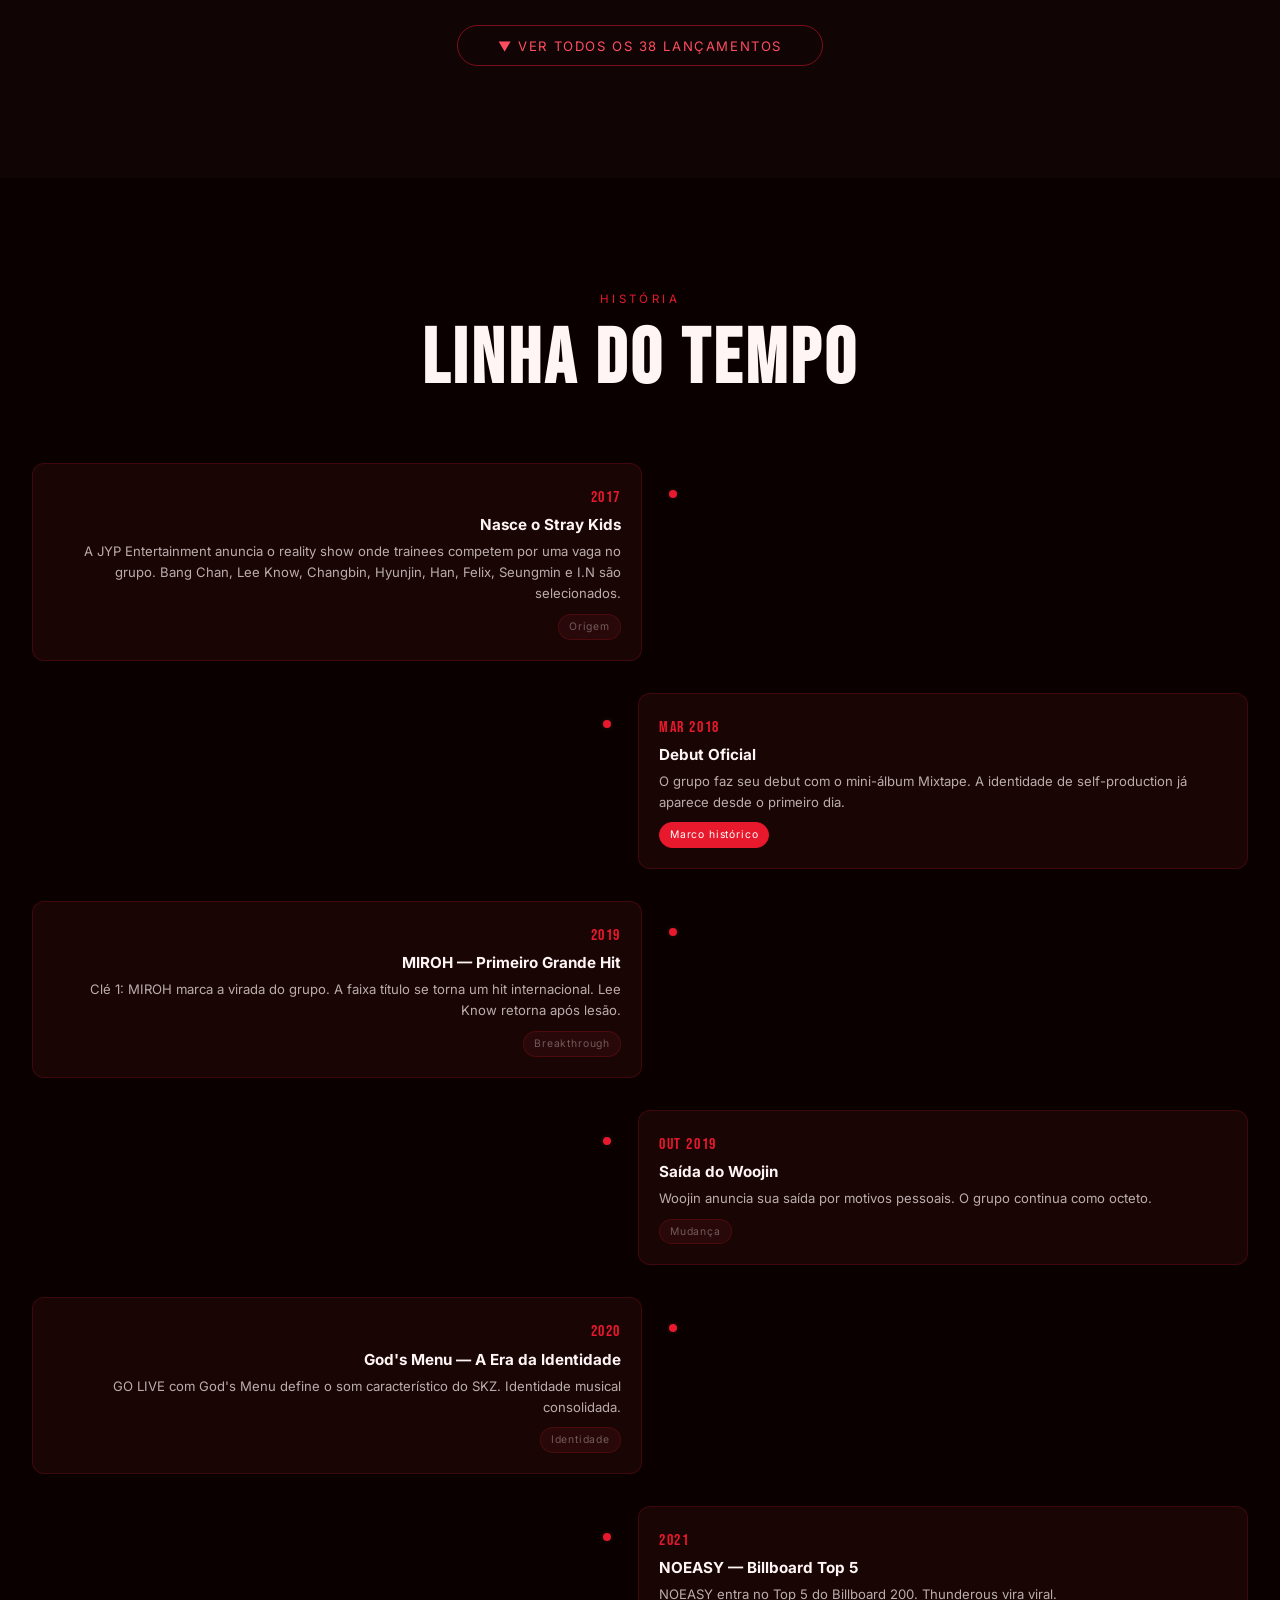
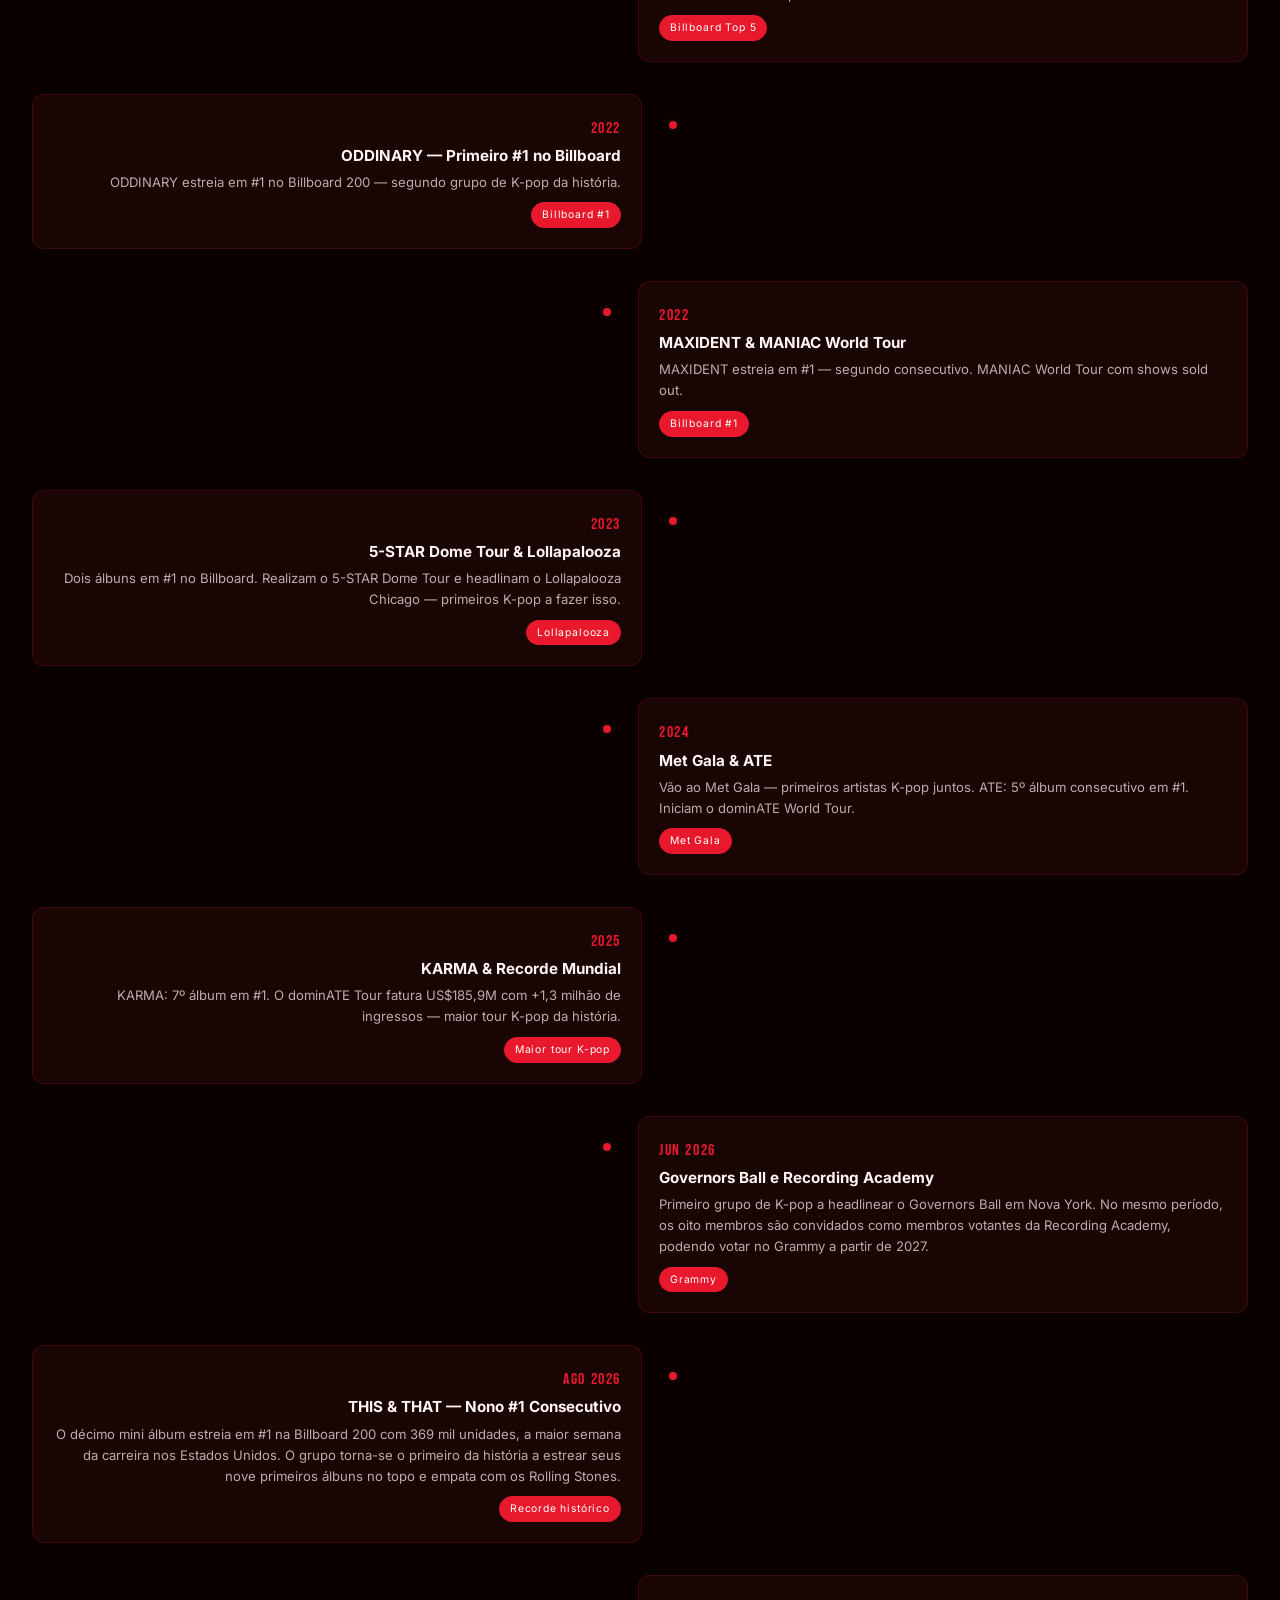
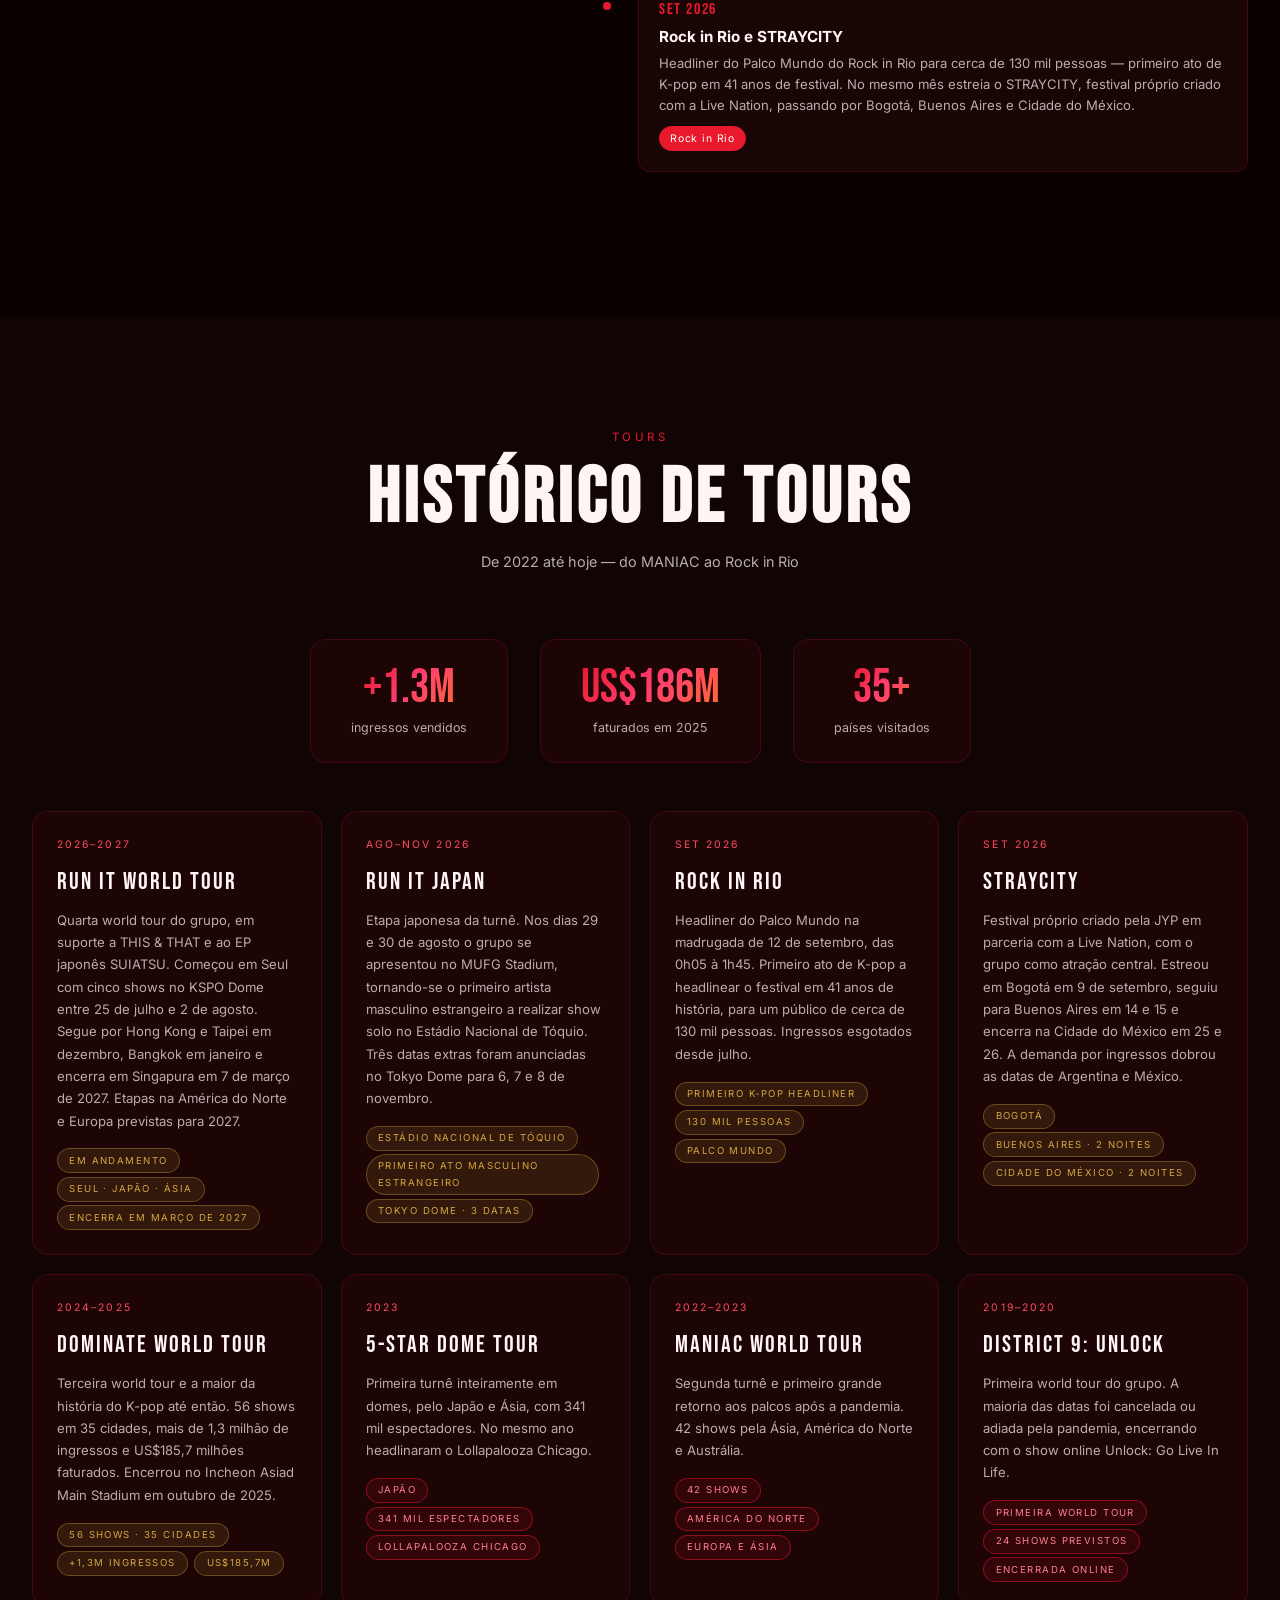
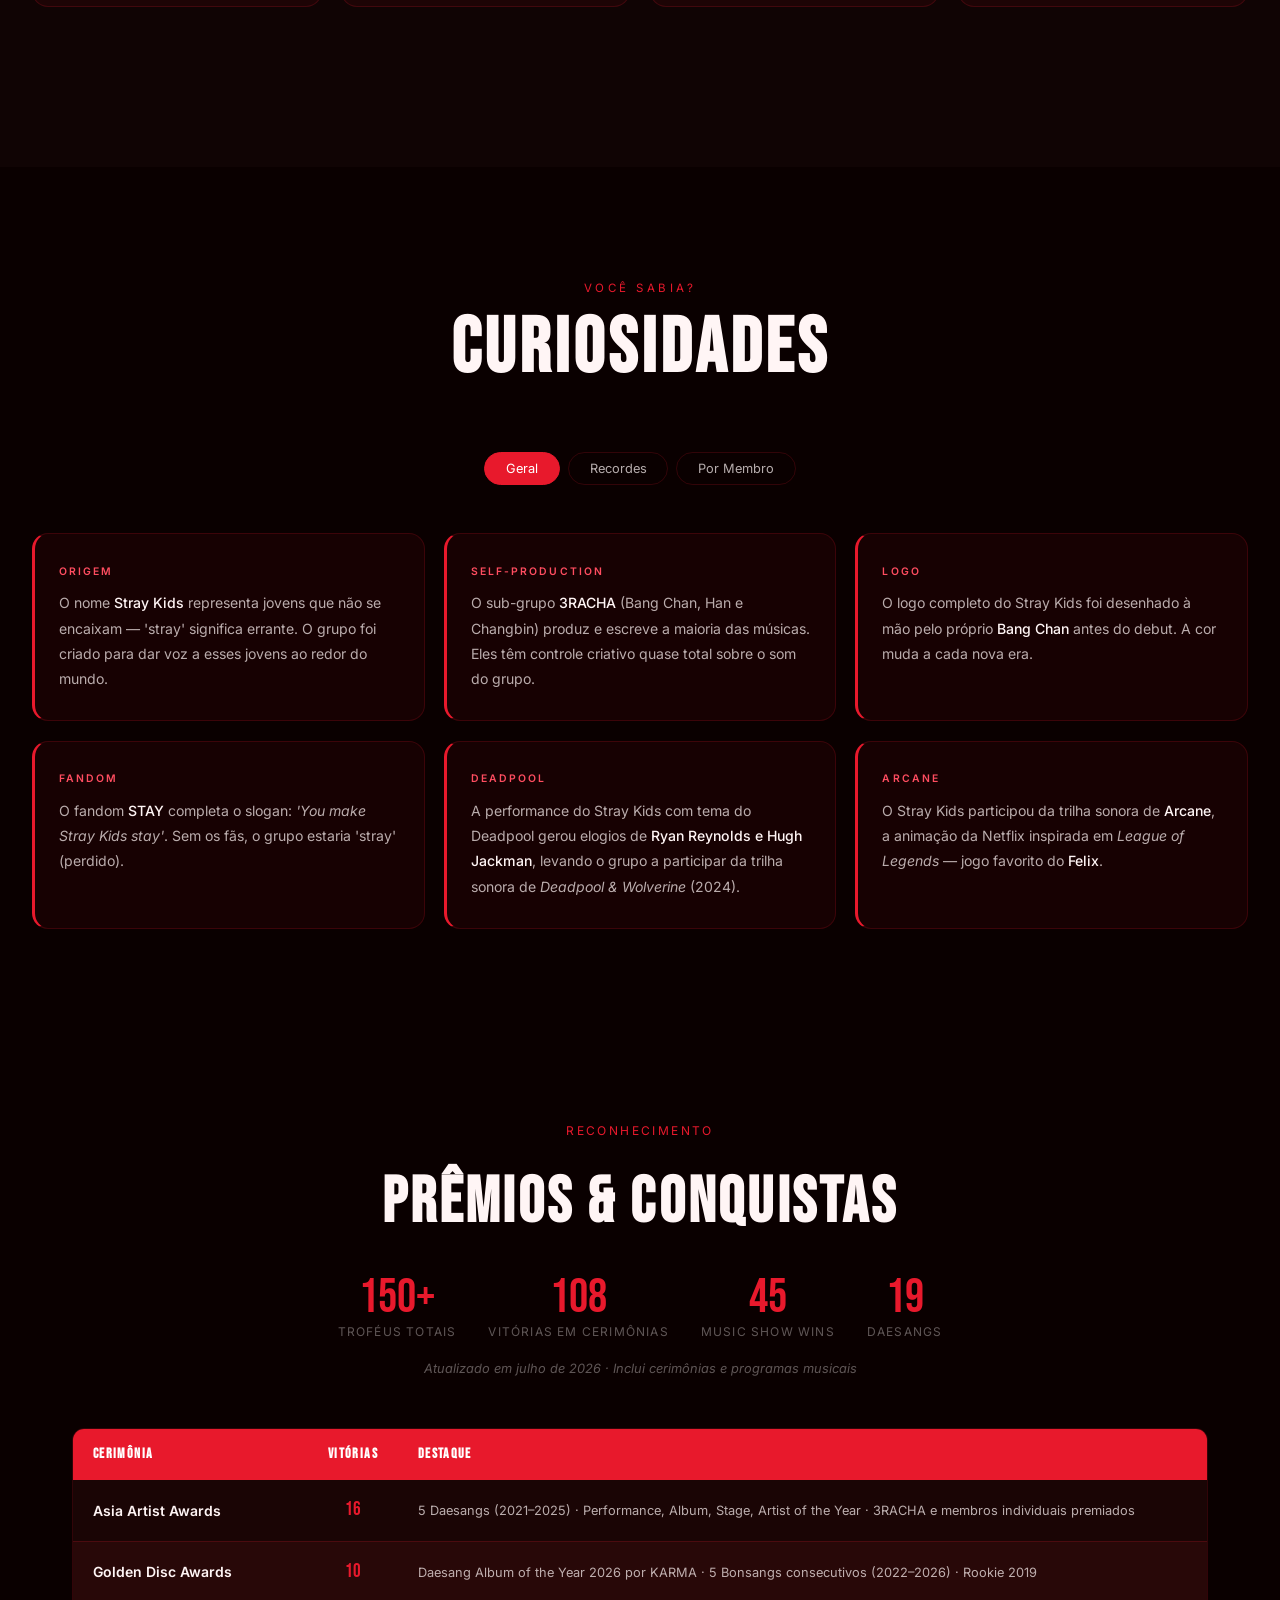
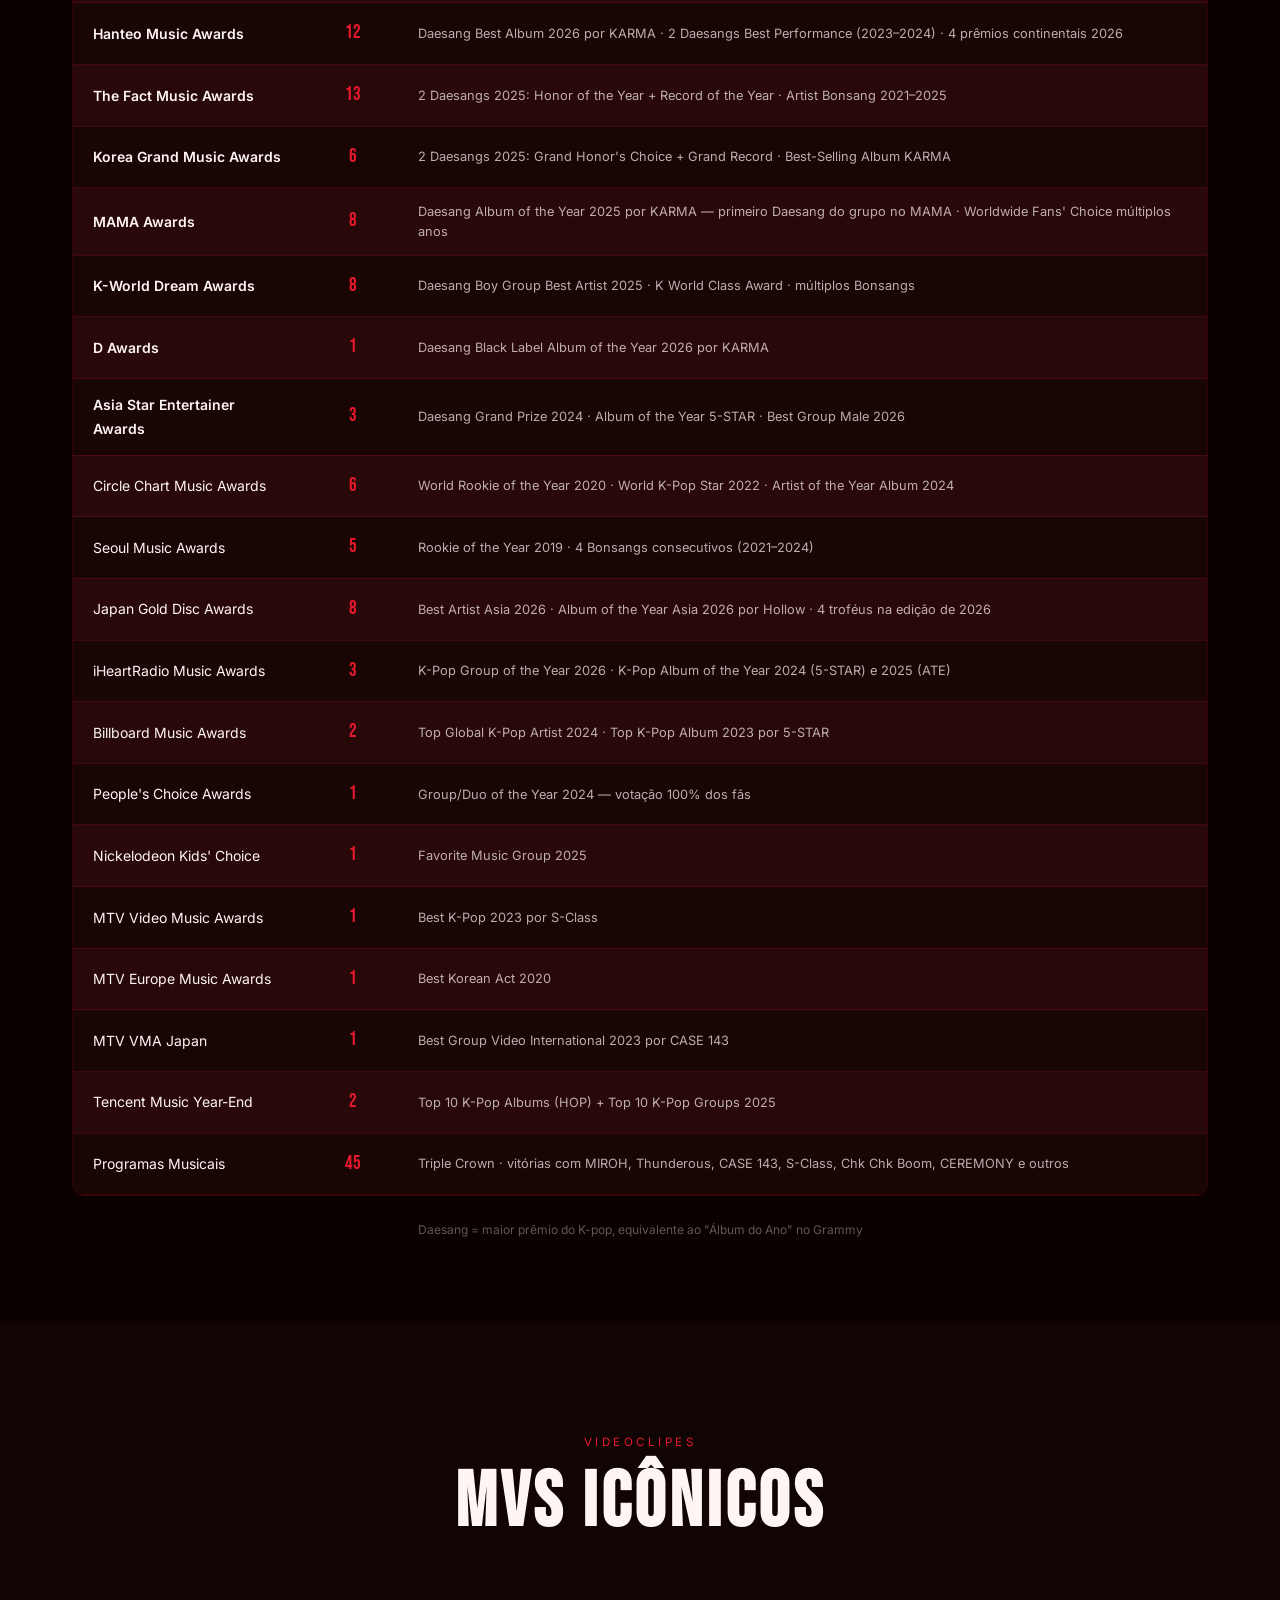
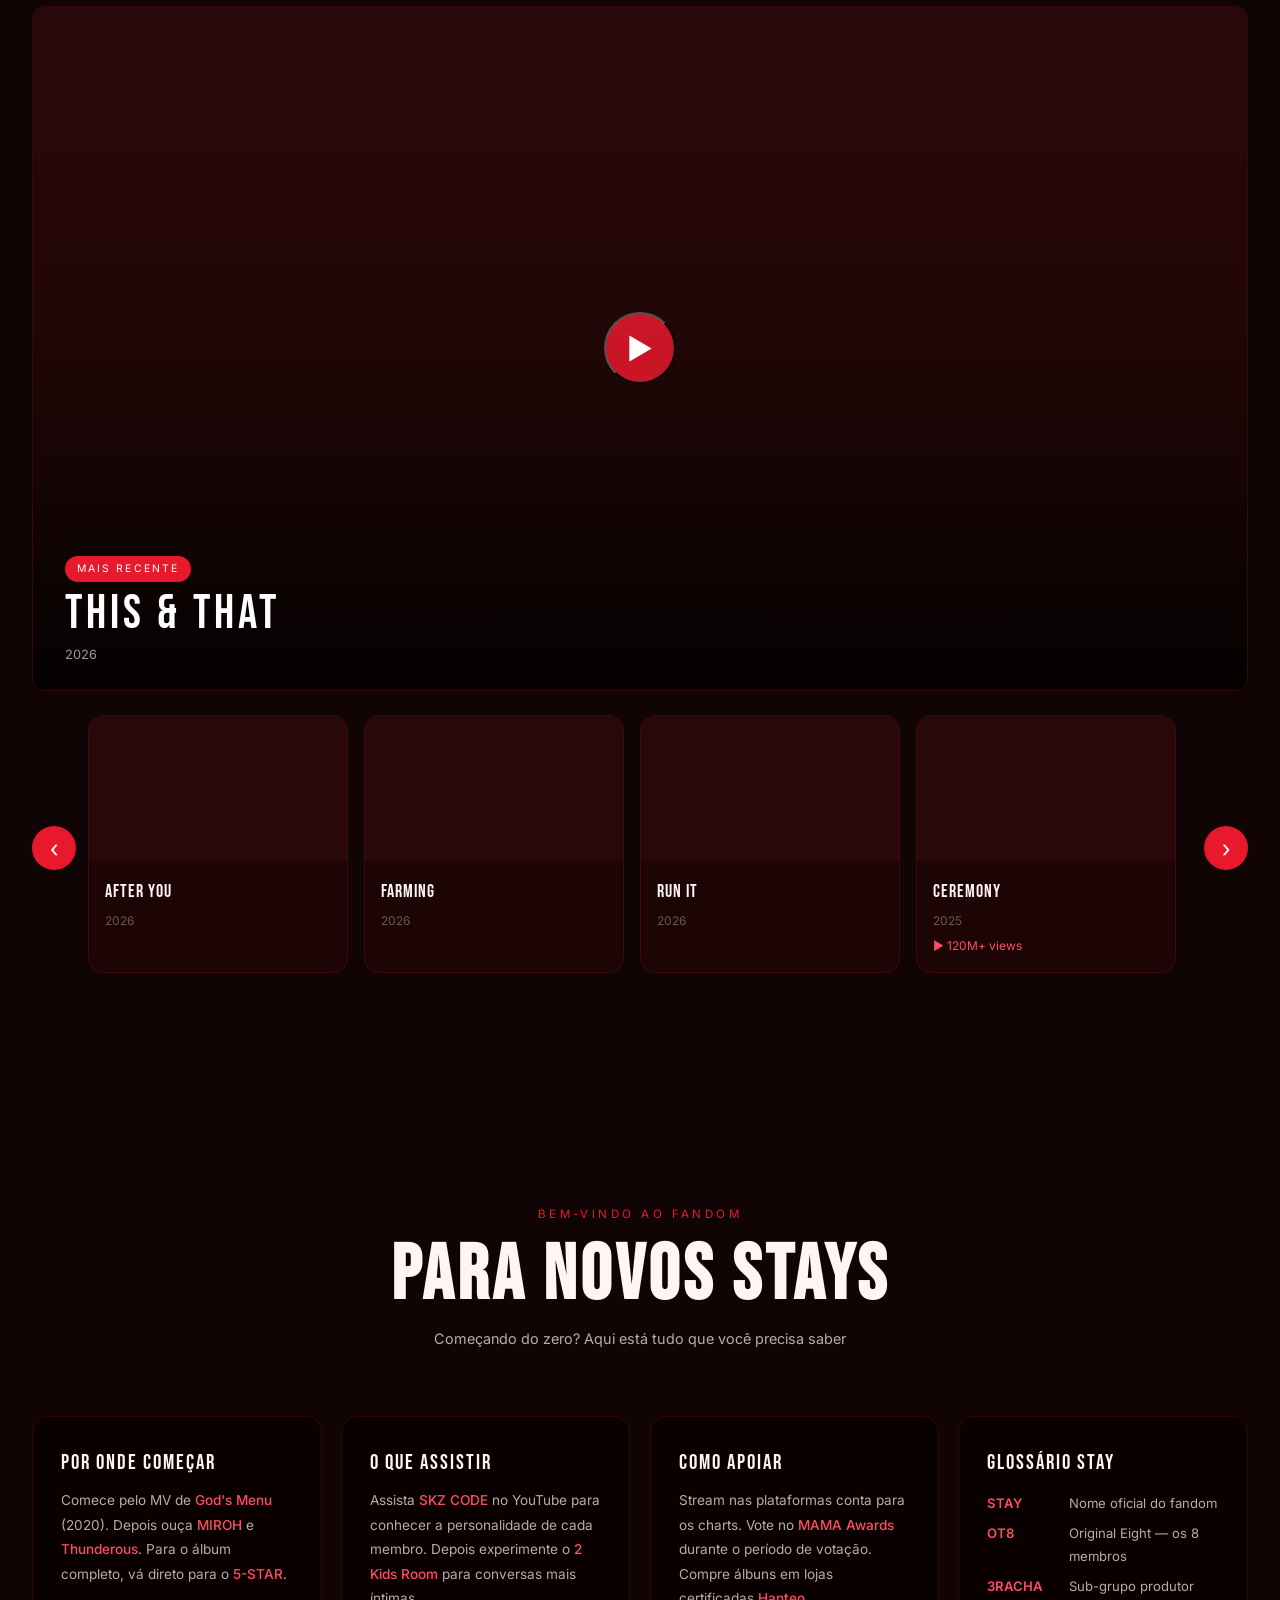
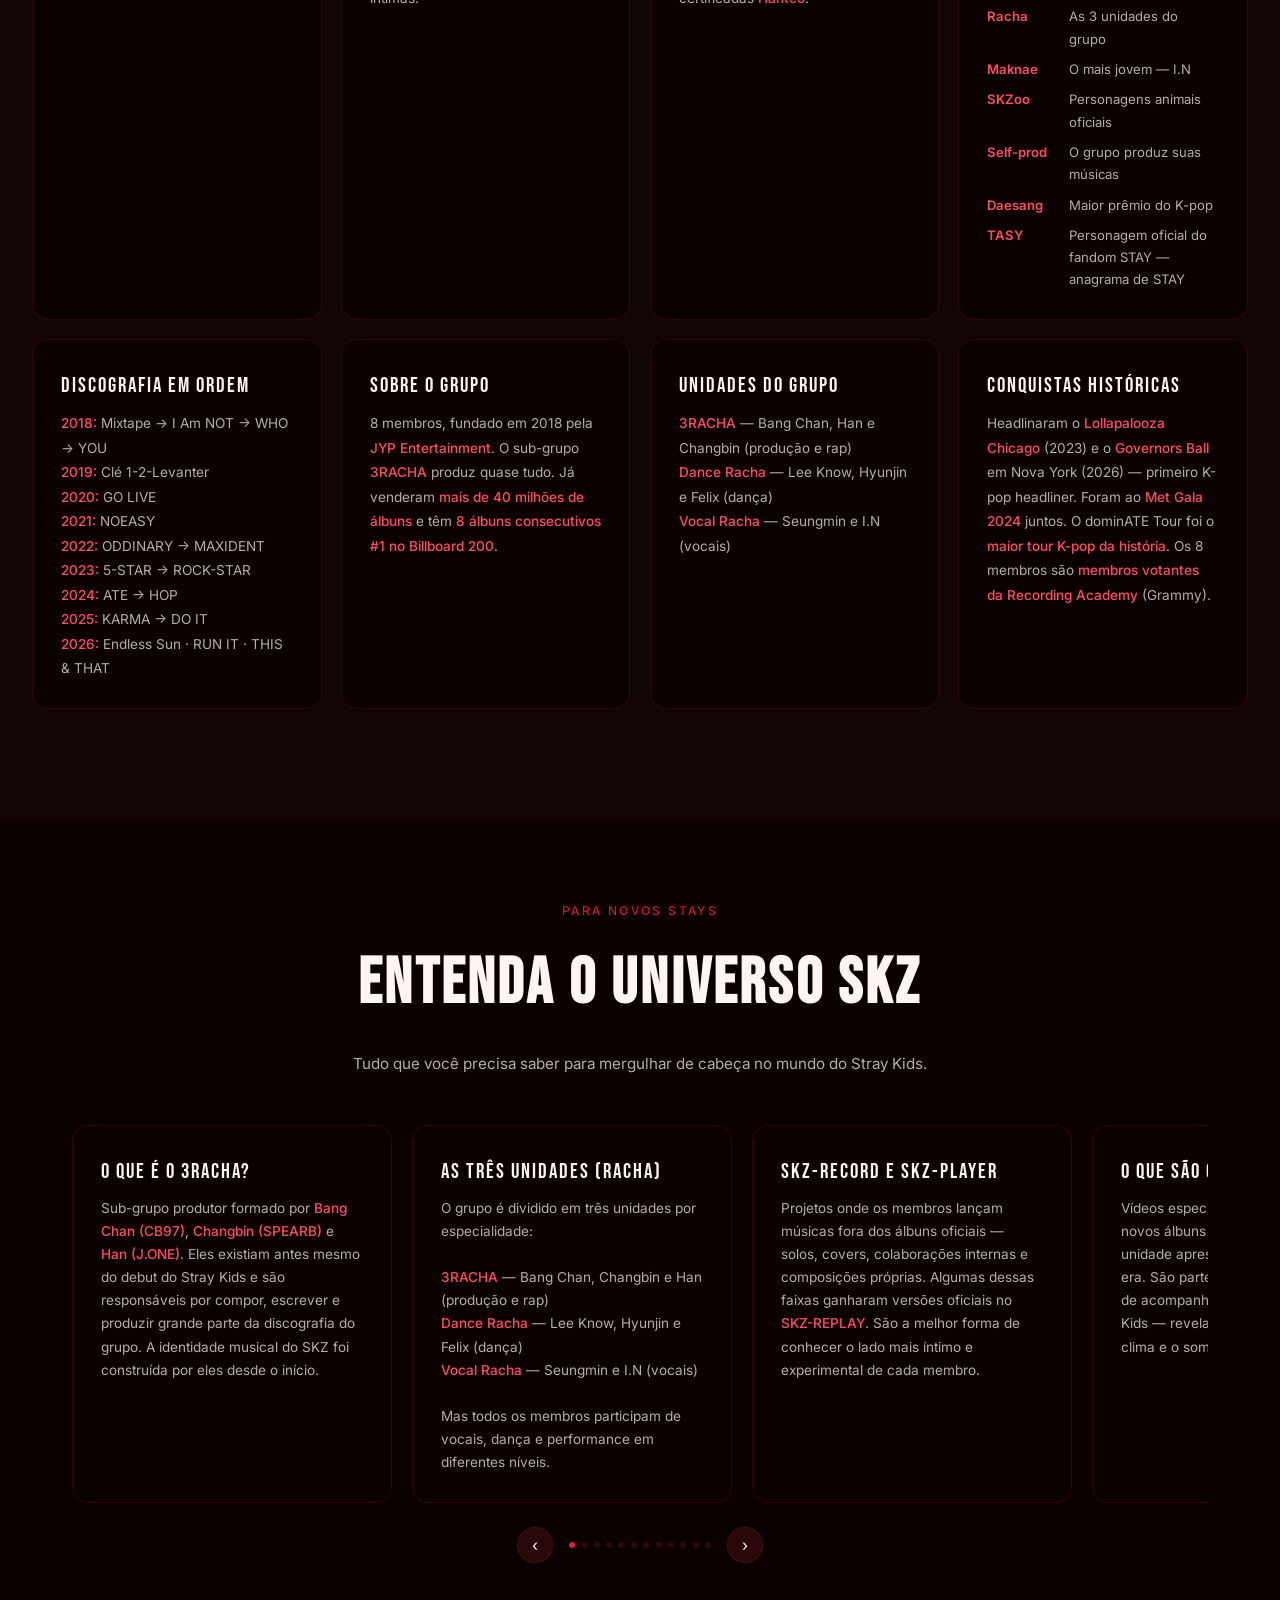
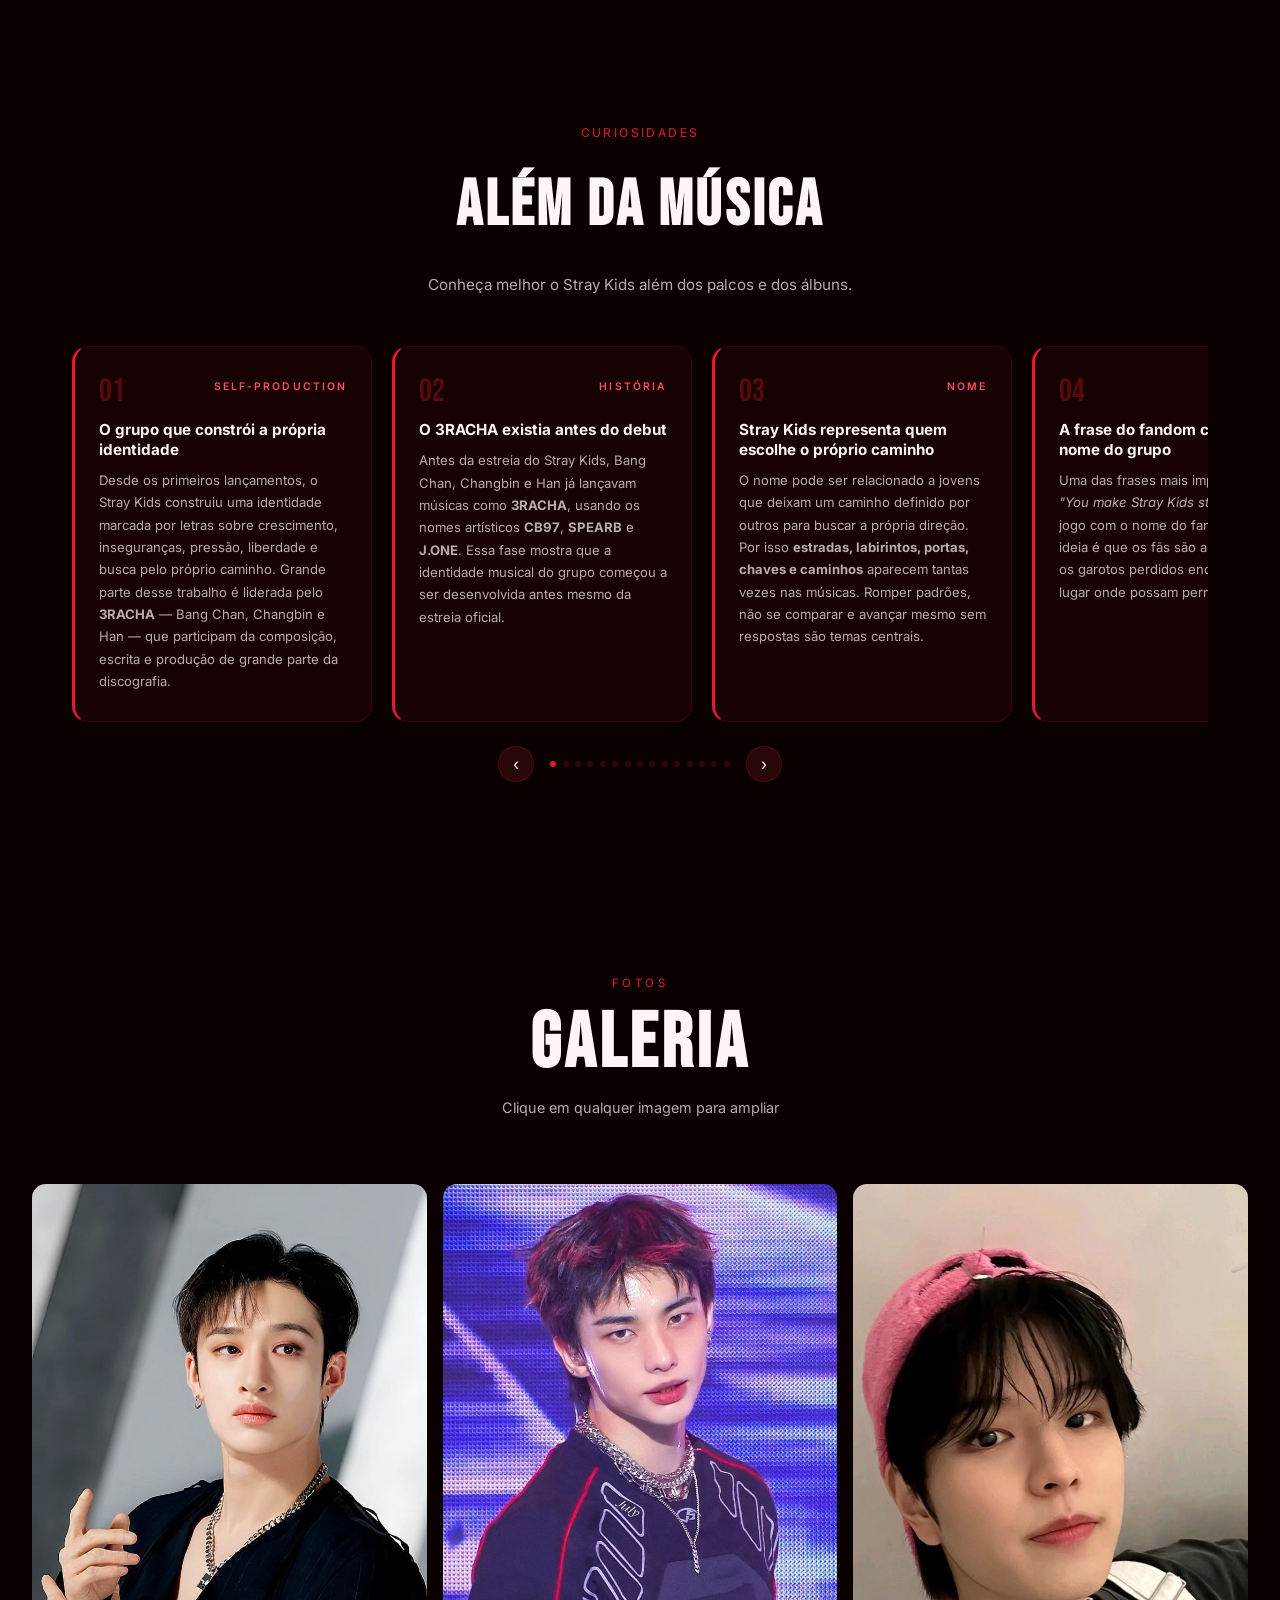
==== commit 2ecefc12: "feat: novos MVs, November 11th, SKZ-REPLAY 2026, badge RUN IT tour" ====
--- a/index.html
+++ b/index.html
@@ -70,7 +70,7 @@
   <div class="hero-bg"></div>
   <canvas id="heroCanvas"></canvas>
   <div class="hero-content">
-    <div class="hero-badge"><span class="badge-dot"></span><span>Rock in Rio 2026 · Setembro</span></div>
+    <div class="hero-badge"><span class="badge-dot"></span><span>RUN IT WORLD TOUR · 2026–2027</span></div>
     <p class="hero-eyebrow">스트레이 키즈 · JYP Entertainment · Self-produced · Est. 2018</p>
     <h1 class="hero-title">
       <img id="heroLogoImg" src="skz-logo-dark.png" alt="Stray Kids" style="width:min(600px,85vw);height:auto;object-fit:contain;filter:drop-shadow(0 0 28px rgba(232,25,44,0.35))">
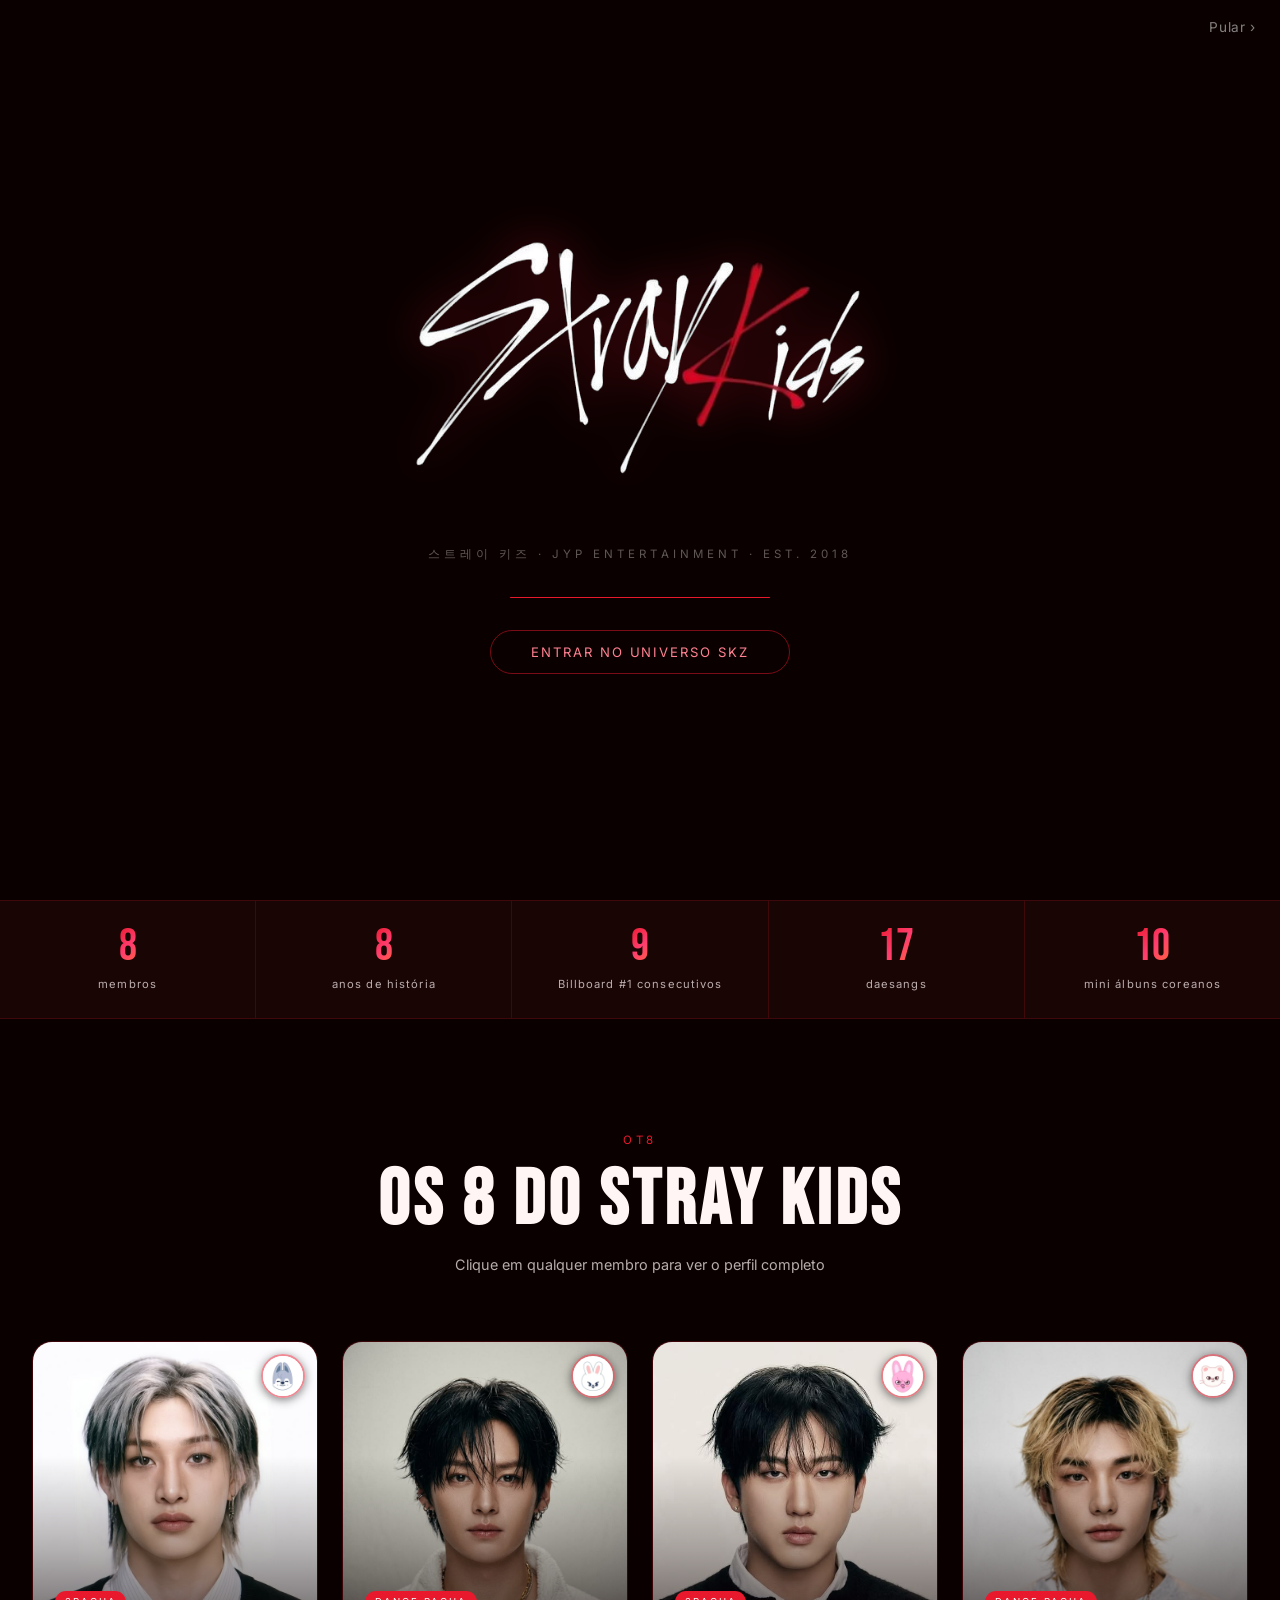
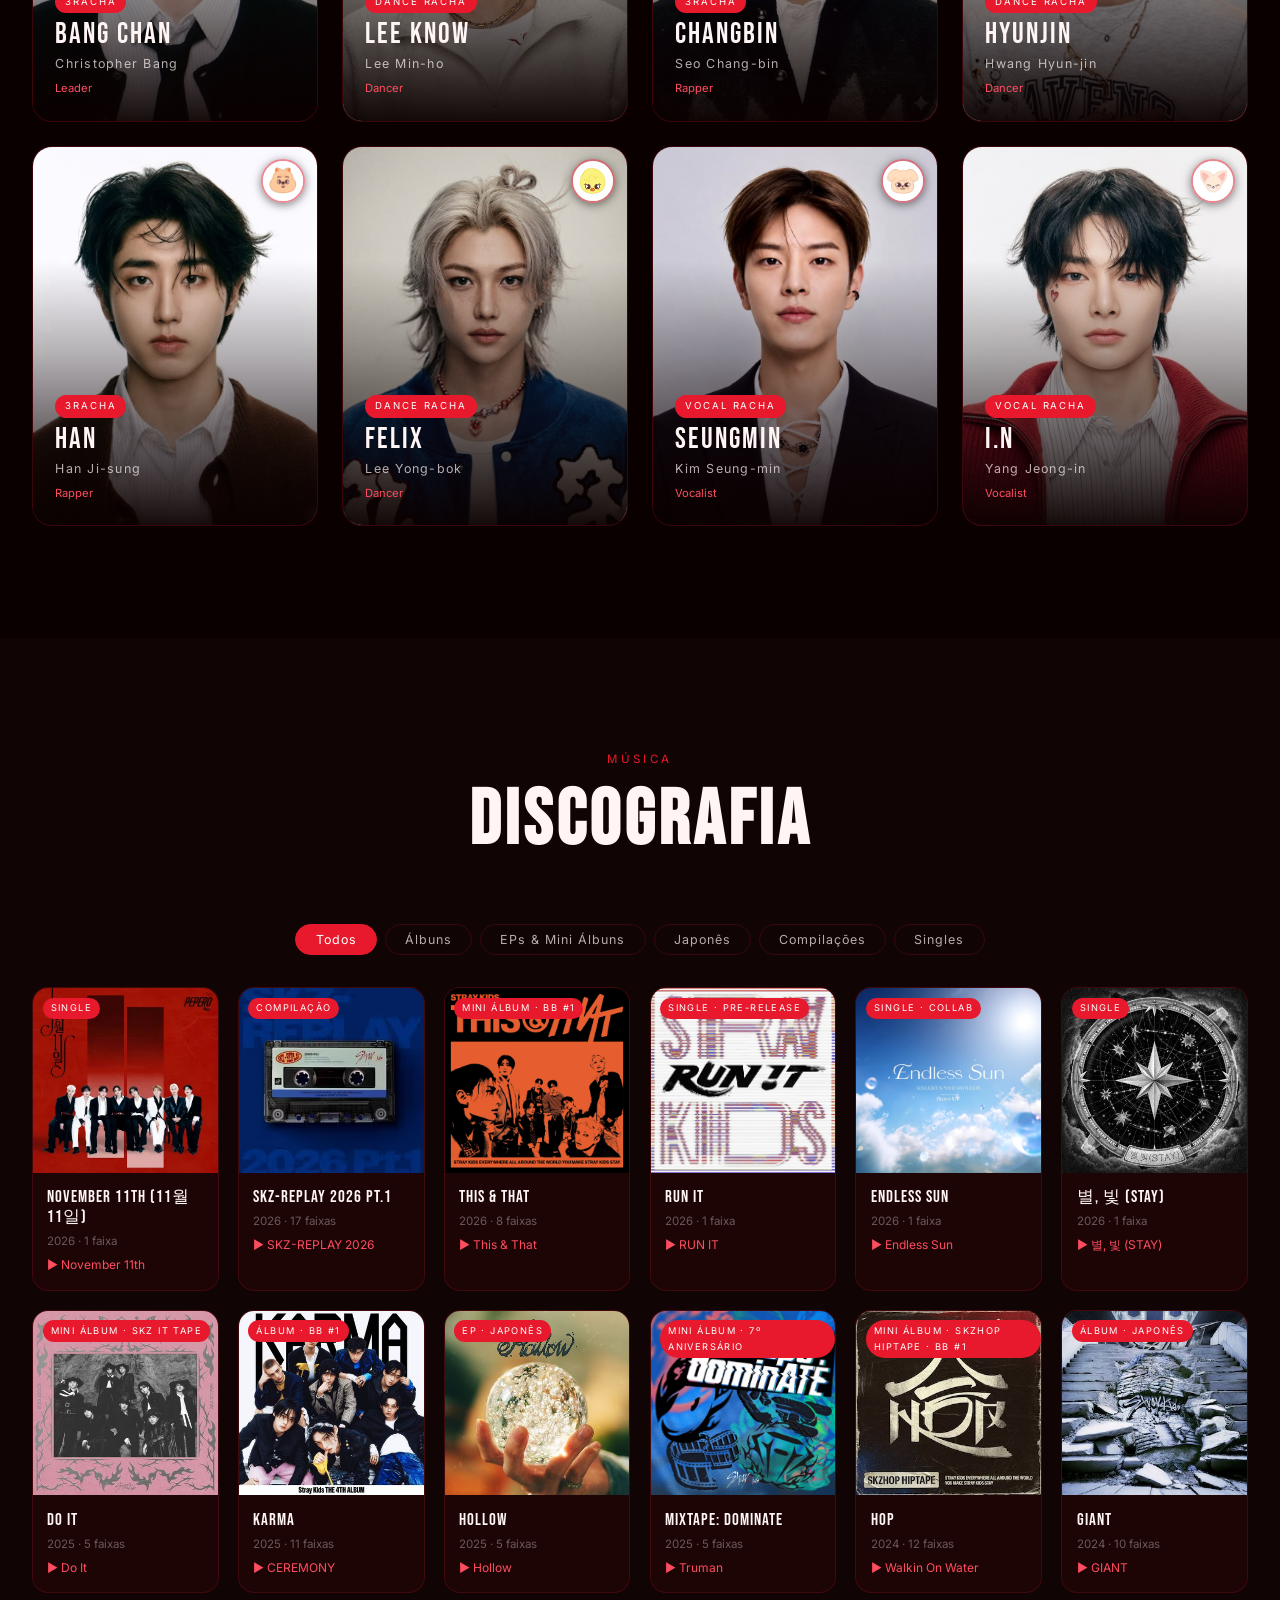
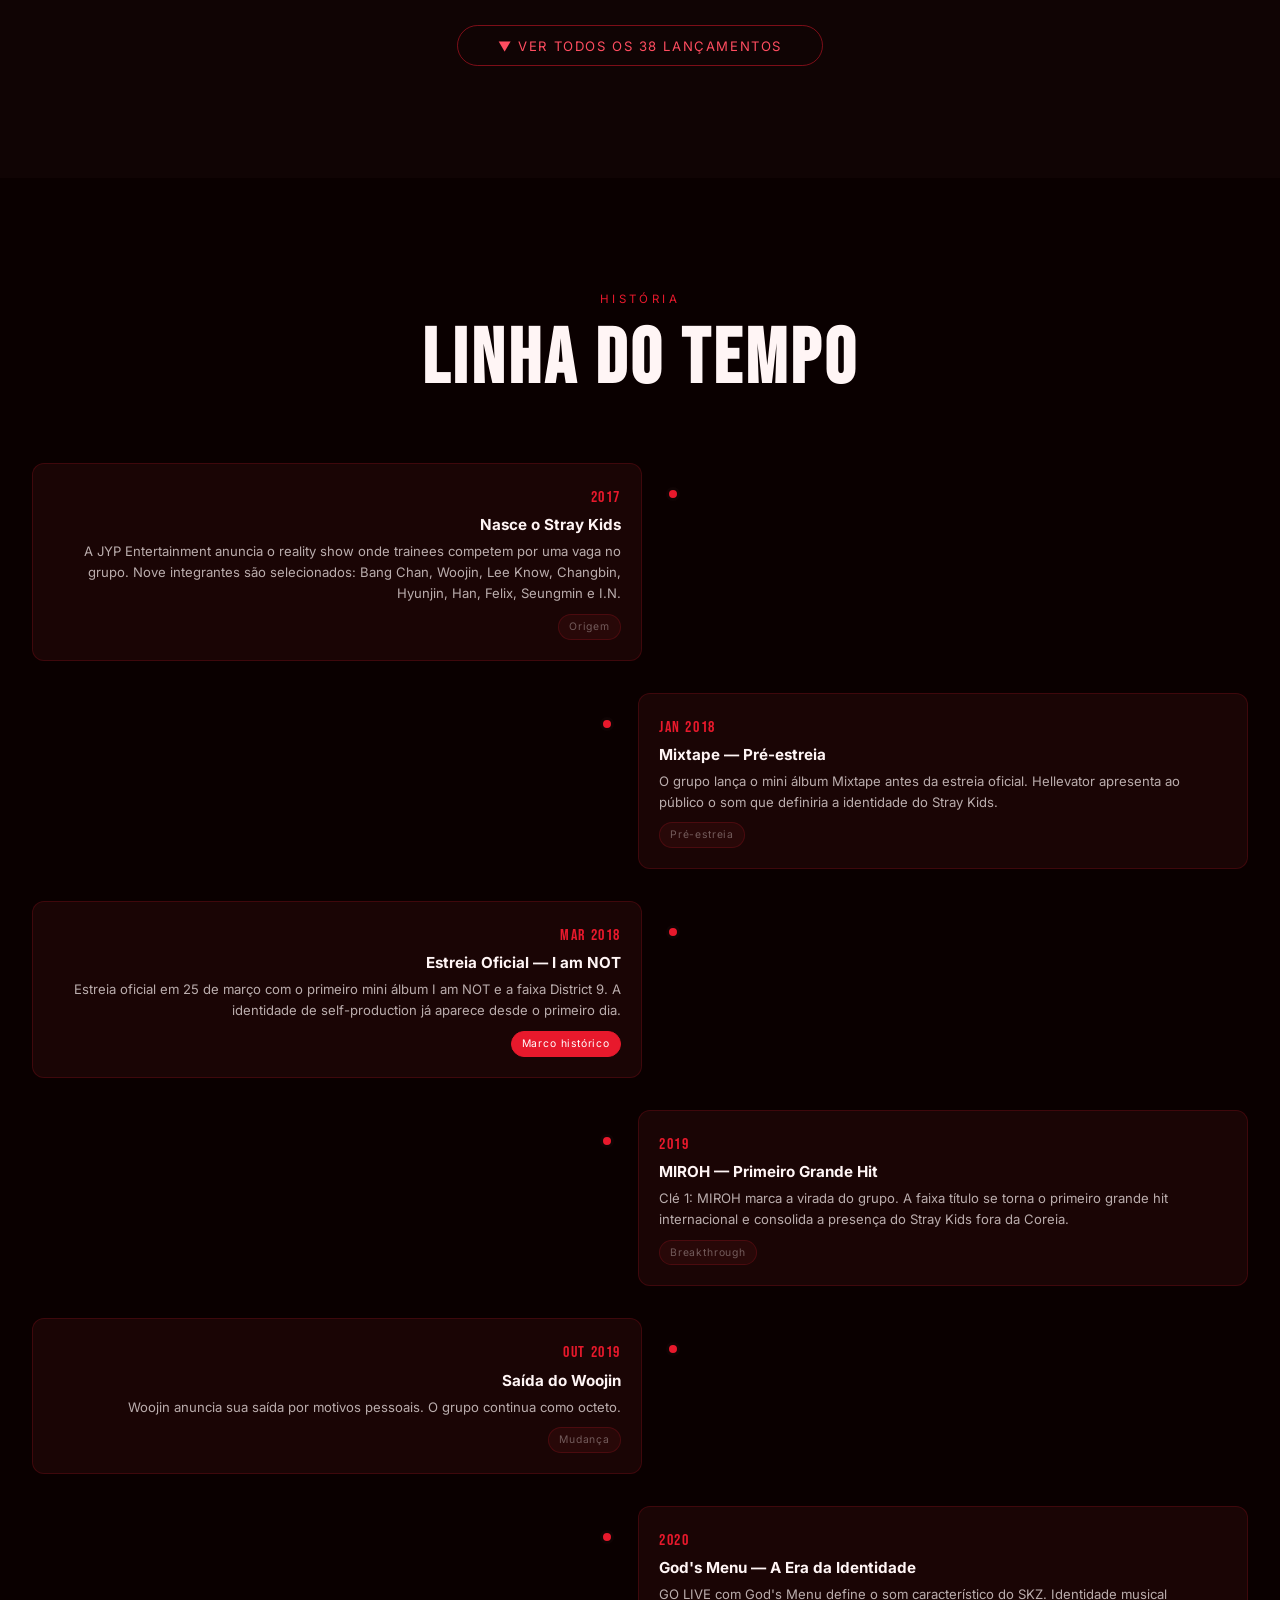
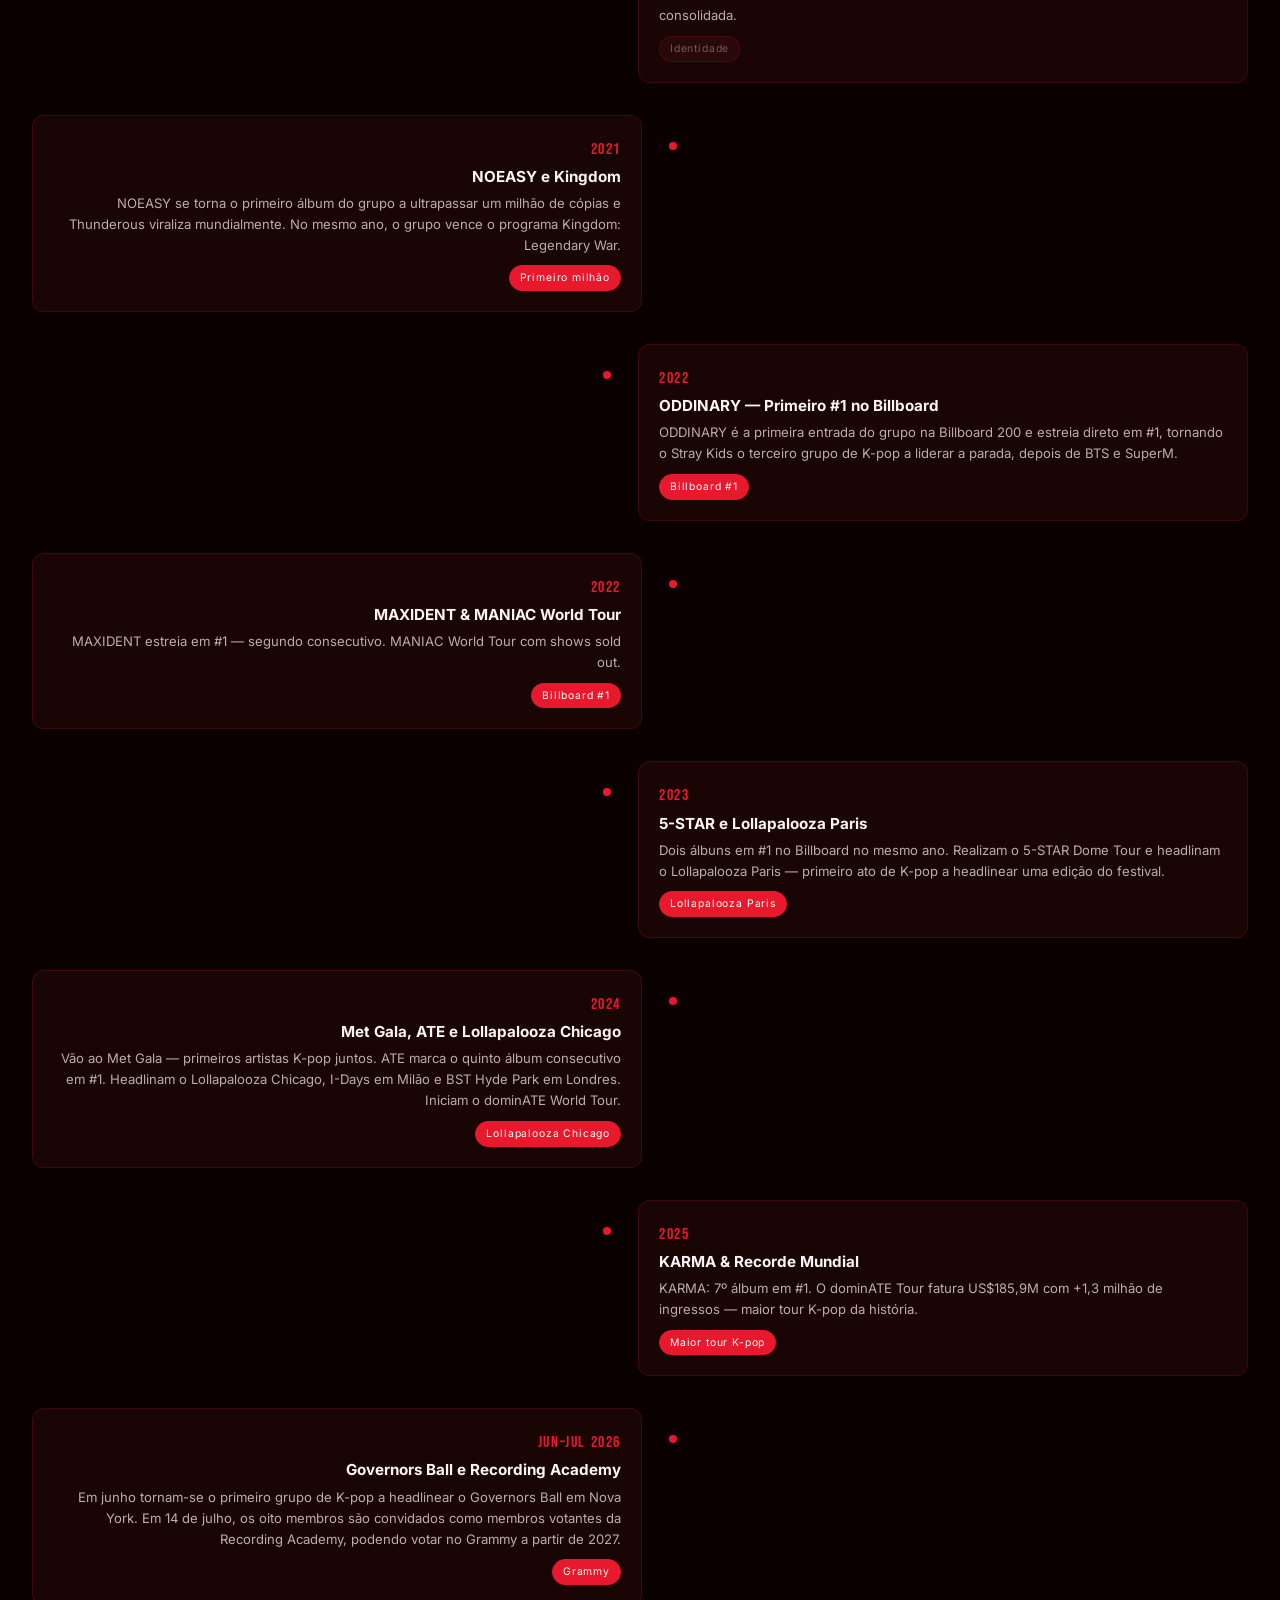
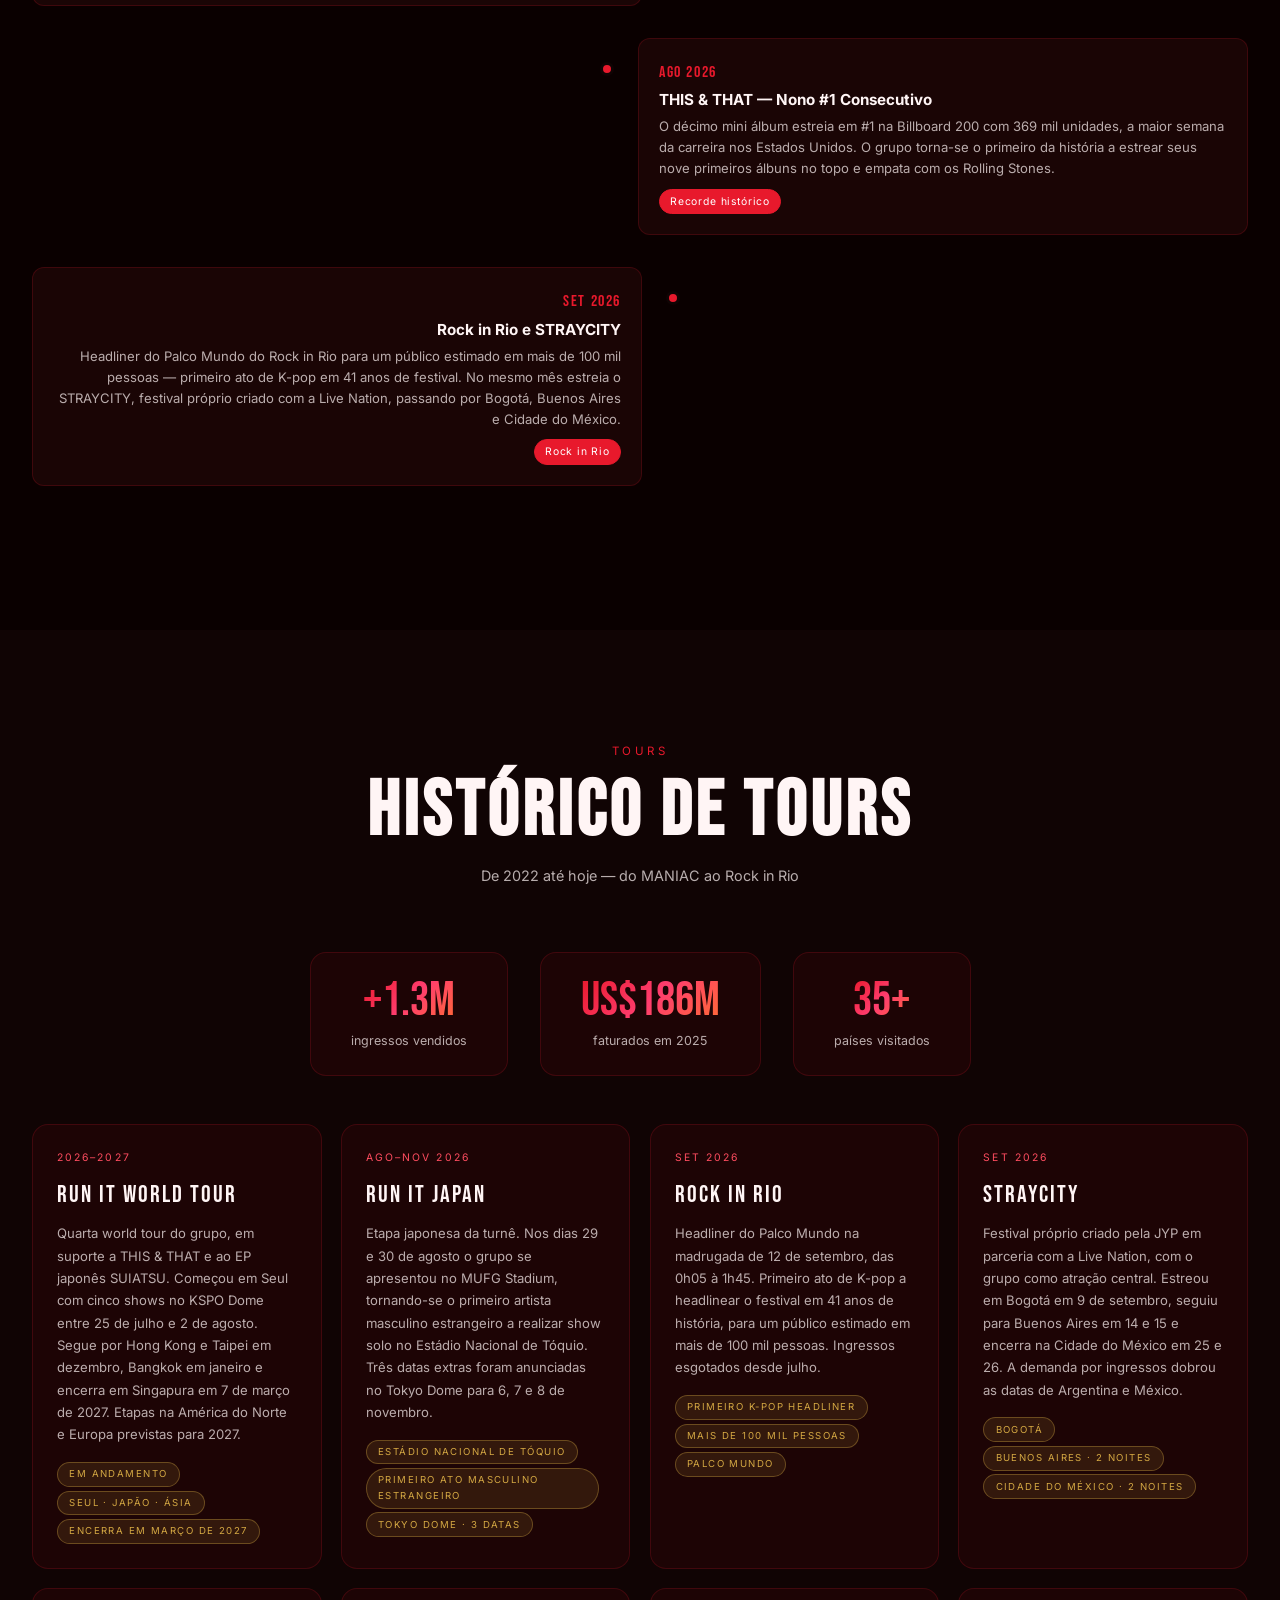
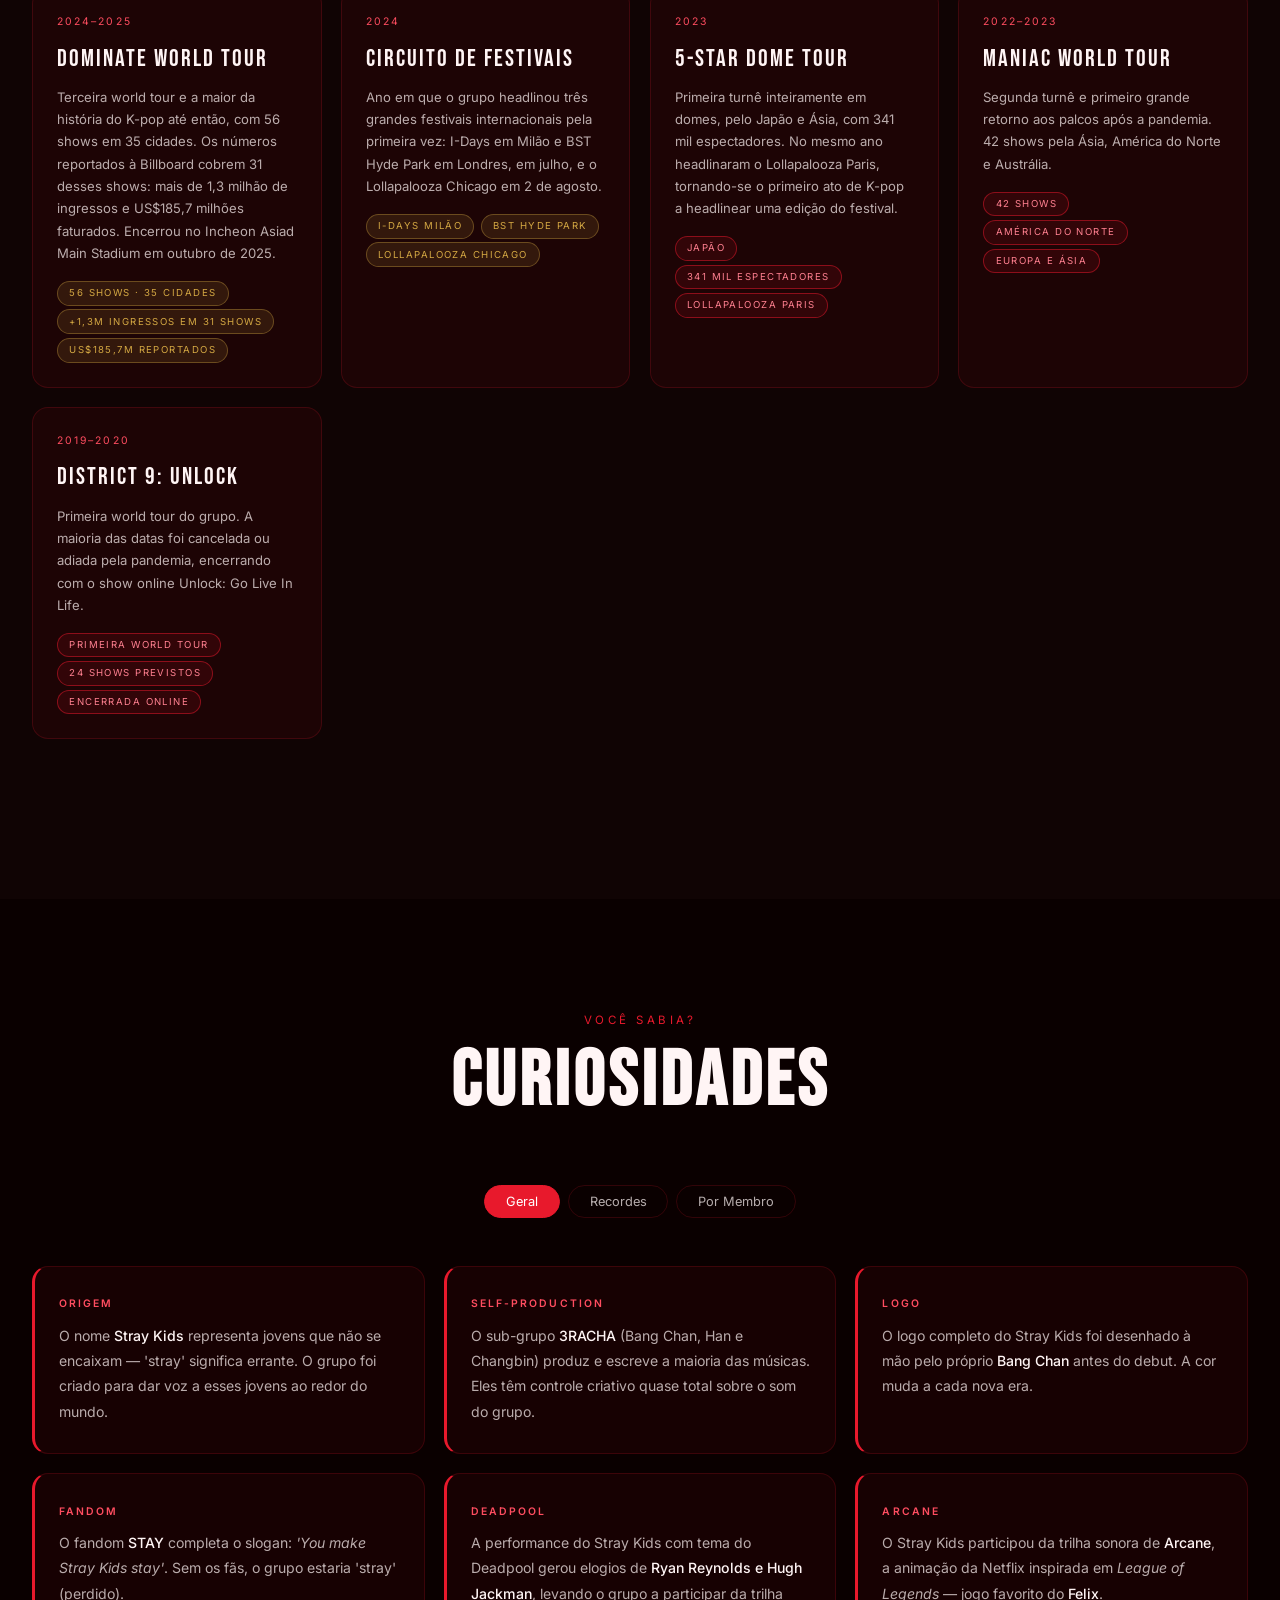
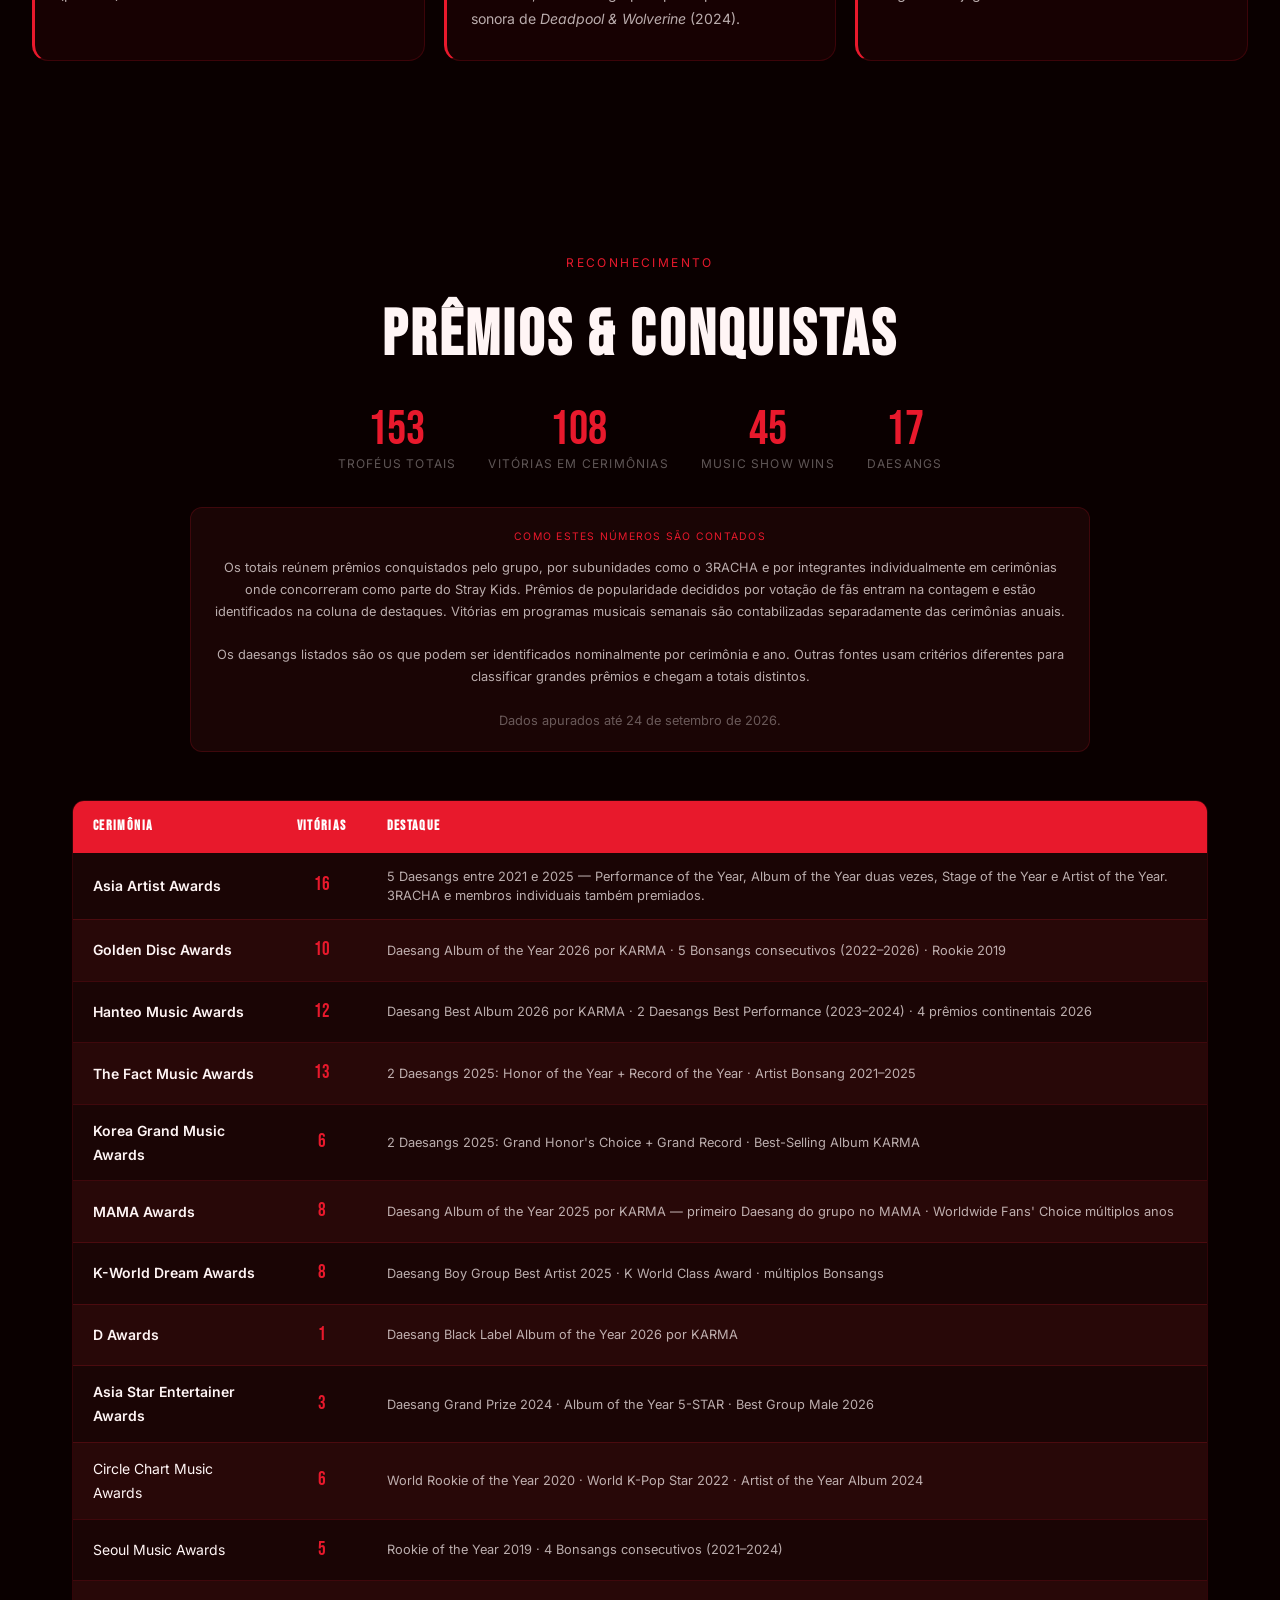
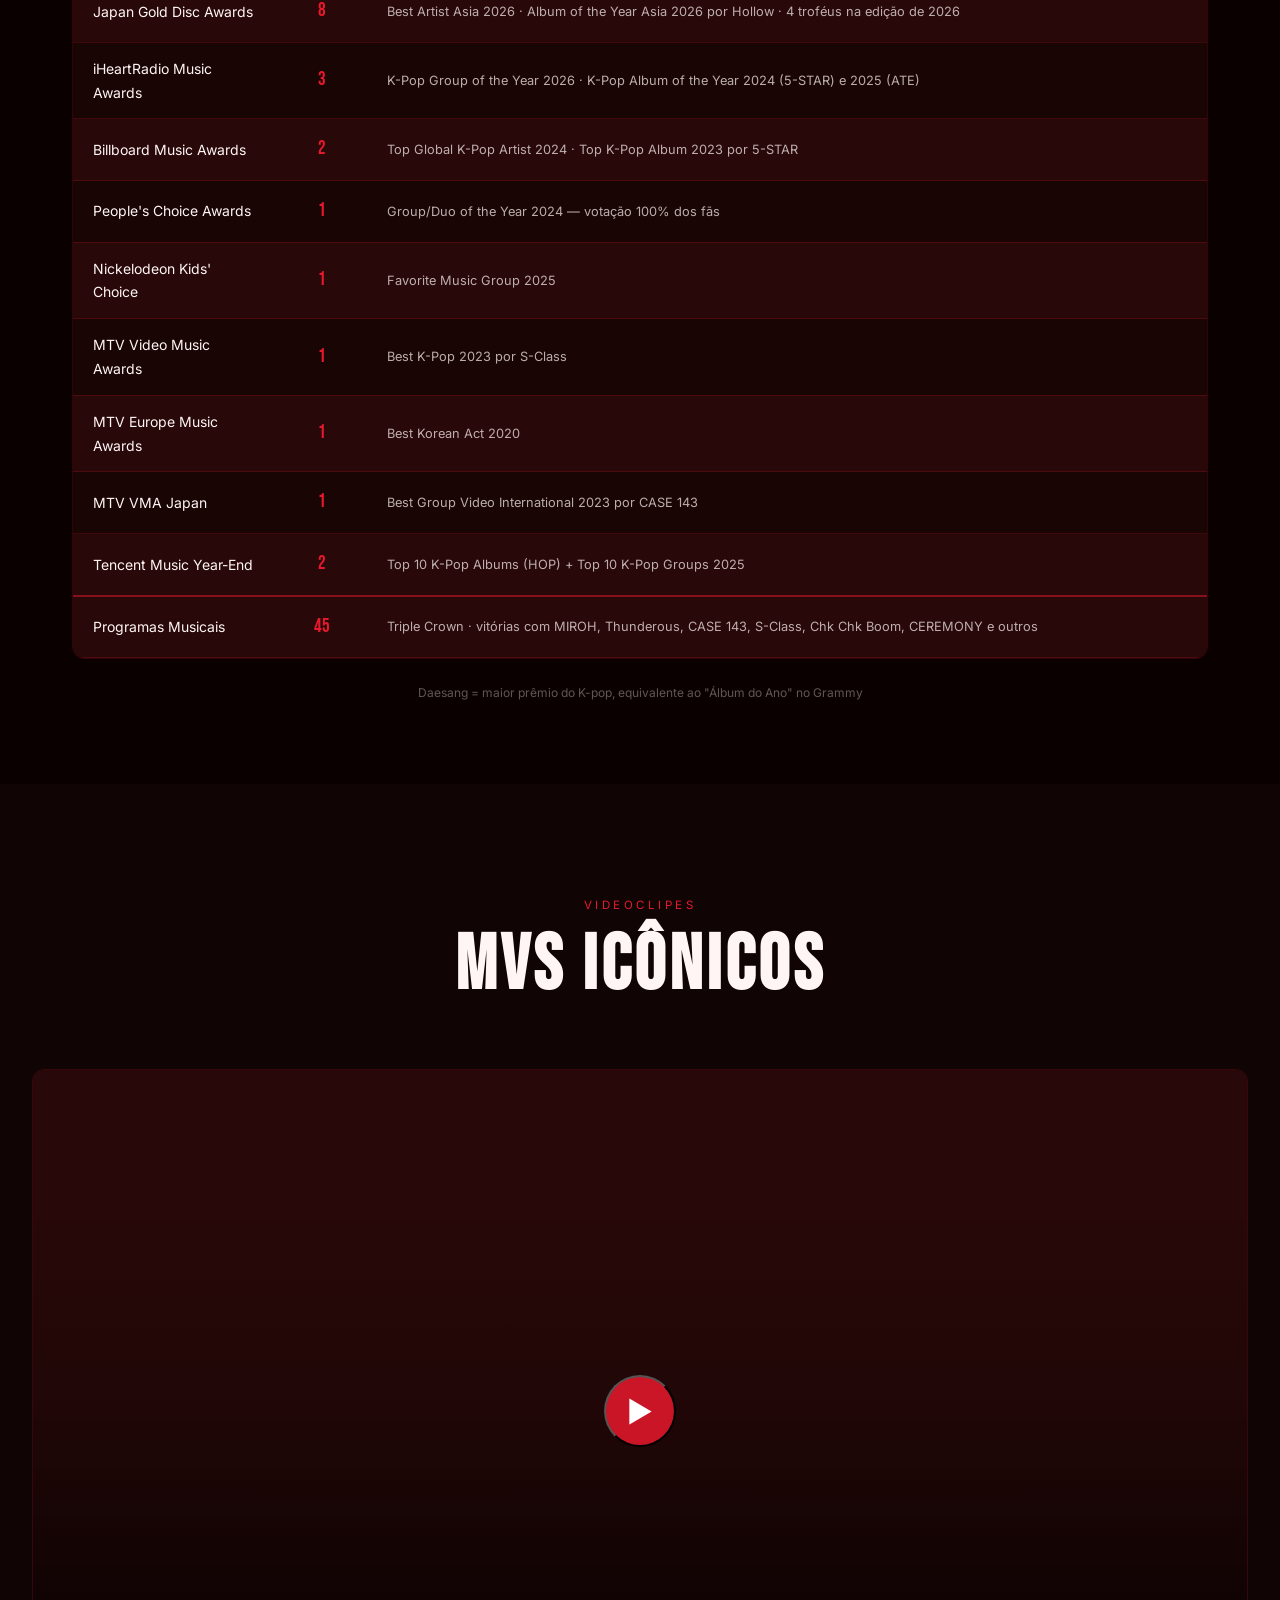
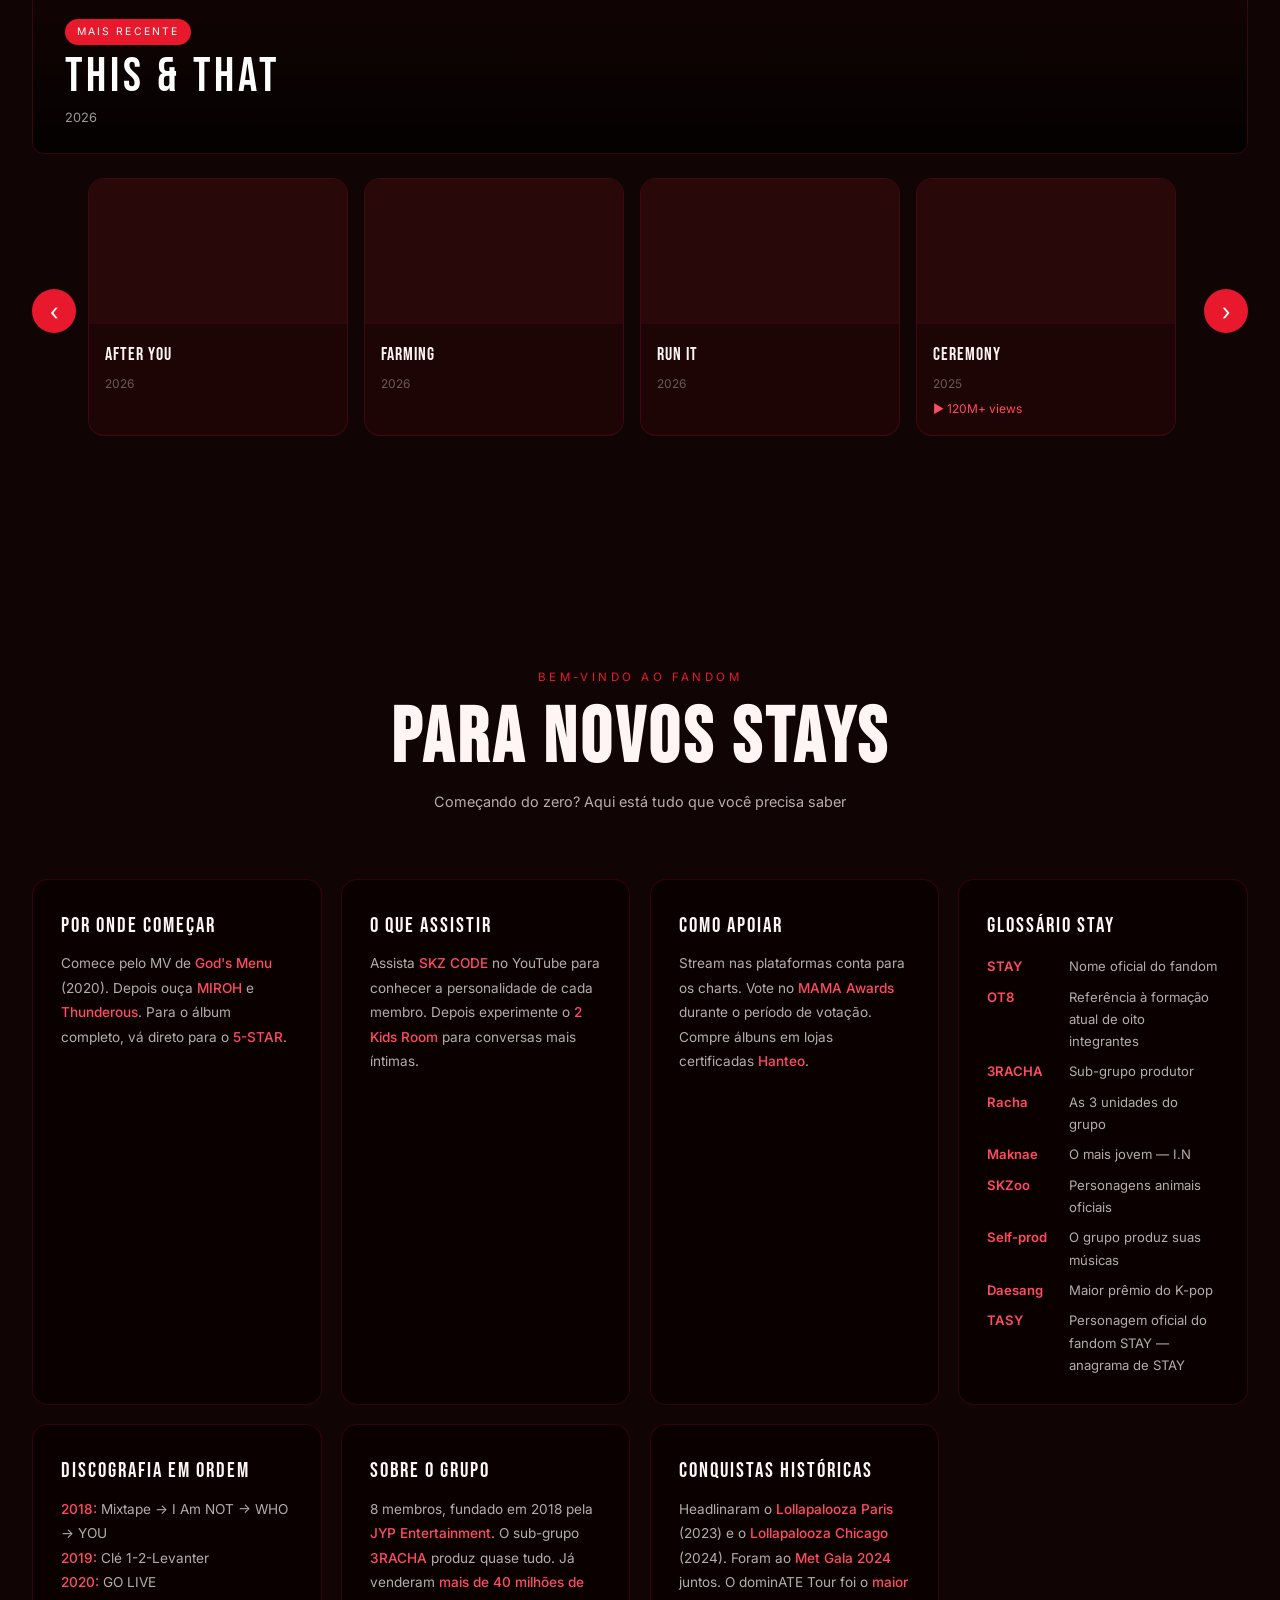
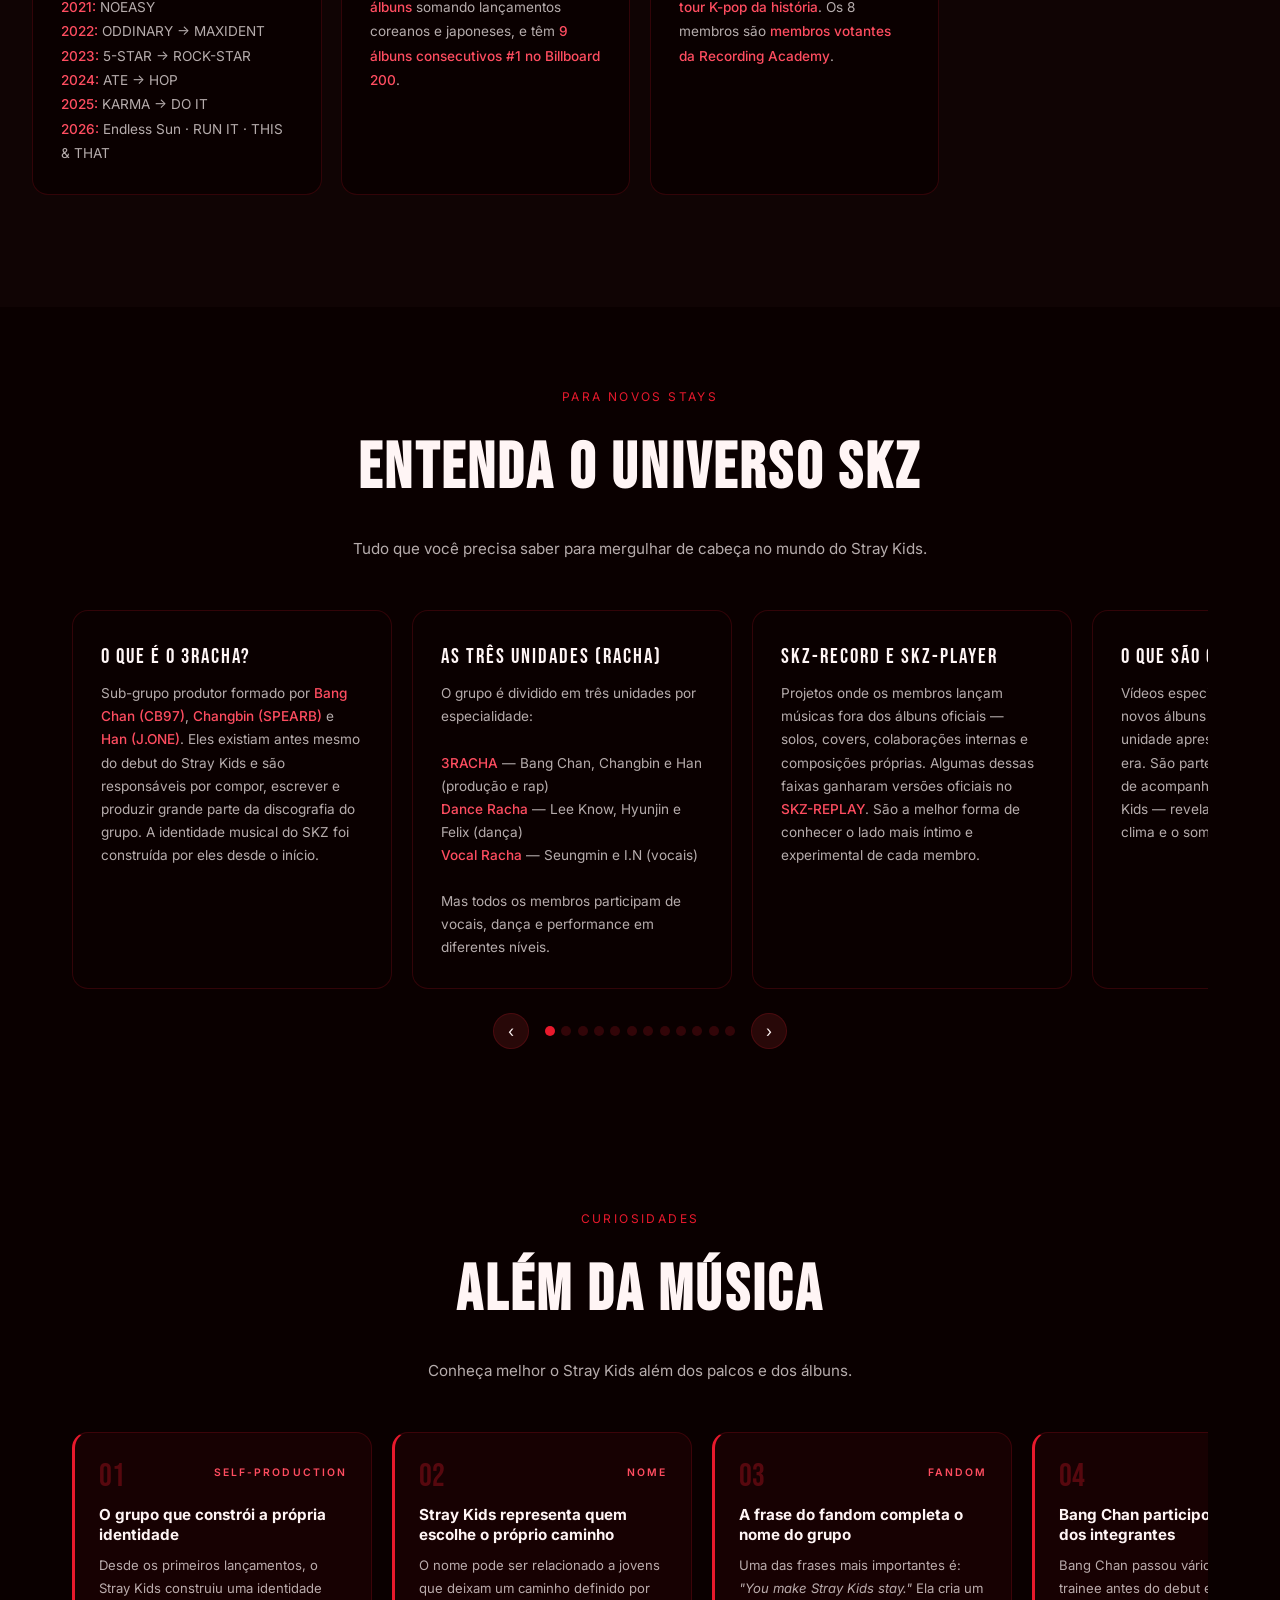
==== commit 53e73c3e: "fix: correções da auditoria de conteúdo, acessibilidade e consolidação editorial" ====
--- a/index.html
+++ b/index.html
@@ -95,7 +95,7 @@
   <div class="stat-item"><span class="stat-num" data-target="8">0</span><span class="stat-label">membros</span></div>
   <div class="stat-item"><span class="stat-num" data-target="8">0</span><span class="stat-label">anos de história</span></div>
   <div class="stat-item"><span class="stat-num" data-target="9">0</span><span class="stat-label">Billboard #1 consecutivos</span></div>
-  <div class="stat-item"><span class="stat-num" data-target="19">0</span><span class="stat-label">daesangs</span></div>
+  <div class="stat-item"><span class="stat-num" data-target="17">0</span><span class="stat-label">daesangs</span></div>
   <div class="stat-item"><span class="stat-num" data-target="10">0</span><span class="stat-label">mini álbuns coreanos</span></div>
 </div>
 
@@ -125,12 +125,12 @@
     <h2 class="section-title" data-i18n="disco_title">Discografia</h2>
   </div>
   <div class="disco-filters">
-    <button class="filter-btn active" data-filter="all">Todos</button>
-    <button class="filter-btn" data-filter="full">Álbuns</button>
-    <button class="filter-btn" data-filter="ep">EPs & Mini Álbuns</button>
-    <button class="filter-btn" data-filter="japanese">Japonês</button>
-    <button class="filter-btn" data-filter="compilation">Compilações</button>
-    <button class="filter-btn" data-filter="single">Singles</button>
+    <button class="filter-btn active" data-filter="all" aria-pressed="true">Todos</button>
+    <button class="filter-btn" data-filter="full" aria-pressed="false">Álbuns</button>
+    <button class="filter-btn" data-filter="ep" aria-pressed="false">EPs & Mini Álbuns</button>
+    <button class="filter-btn" data-filter="japanese" aria-pressed="false">Japonês</button>
+    <button class="filter-btn" data-filter="compilation" aria-pressed="false">Compilações</button>
+    <button class="filter-btn" data-filter="single" aria-pressed="false">Singles</button>
   </div>
   <div class="disco-grid" id="discoGrid"></div>
 </section>
@@ -180,7 +180,7 @@
     <h2 style="font-family:'Bebas Neue',sans-serif;font-size:clamp(2.5rem,6vw,4rem);color:var(--t1);letter-spacing:.05em;margin-bottom:1rem">Prêmios & Conquistas</h2>
     <div style="display:flex;justify-content:center;gap:2rem;flex-wrap:wrap;margin-bottom:1rem">
       <div style="text-align:center">
-        <div style="font-family:'Bebas Neue',sans-serif;font-size:3rem;color:var(--ac);line-height:1">150+</div>
+        <div style="font-family:'Bebas Neue',sans-serif;font-size:3rem;color:var(--ac);line-height:1">153</div>
         <div style="font-size:.75rem;letter-spacing:.1em;color:var(--t3)">TROFÉUS TOTAIS</div>
       </div>
       <div style="text-align:center">
@@ -192,11 +192,20 @@
         <div style="font-size:.75rem;letter-spacing:.1em;color:var(--t3)">MUSIC SHOW WINS</div>
       </div>
       <div style="text-align:center">
-        <div style="font-family:'Bebas Neue',sans-serif;font-size:3rem;color:var(--ac);line-height:1">19</div>
+        <div style="font-family:'Bebas Neue',sans-serif;font-size:3rem;color:var(--ac);line-height:1">17</div>
         <div style="font-size:.75rem;letter-spacing:.1em;color:var(--t3)">DAESANGS</div>
       </div>
     </div>
-    <p style="font-size:.8rem;color:var(--t3);font-style:italic">Atualizado em julho de 2026 · Inclui cerimônias e programas musicais</p>
+    <div style="margin-top:2rem;padding:1.25rem;border:1px solid var(--bd);border-radius:12px;background:var(--bg-2);max-width:900px;margin-left:auto;margin-right:auto">
+      <div style="font-size:.65rem;letter-spacing:.12em;color:var(--ac);margin-bottom:.75rem">COMO ESTES NÚMEROS SÃO CONTADOS</div>
+      <div style="font-size:.8rem;color:var(--t2);line-height:1.7">
+        Os totais reúnem prêmios conquistados pelo grupo, por subunidades como o 3RACHA e por integrantes individualmente em cerimônias onde concorreram como parte do Stray Kids. Prêmios de popularidade decididos por votação de fãs entram na contagem e estão identificados na coluna de destaques. Vitórias em programas musicais semanais são contabilizadas separadamente das cerimônias anuais.
+        <br><br>
+        Os daesangs listados são os que podem ser identificados nominalmente por cerimônia e ano. Outras fontes usam critérios diferentes para classificar grandes prêmios e chegam a totais distintos.
+        <br><br>
+        <span style="color:var(--t3)">Dados apurados até 24 de setembro de 2026.</span>
+      </div>
+    </div>
   </div>
 
   <div style="overflow-x:auto;border-radius:12px;border:1px solid var(--bd)">
@@ -362,7 +371,6 @@
     <a href="#galeria"      onclick="closeDrawer()">Galeria</a>
     <a href="#skzoo"        onclick="closeDrawer()">SKZoo</a>
     <a href="#nachimbong"   onclick="closeDrawer()">Nachimbong</a>
-    <a href="#quotes"       onclick="closeDrawer()">Frases & Slogans</a>
     <a href="#novos-stays"  onclick="closeDrawer()">Para novos STAYs</a>
     <a href="#universo"     onclick="closeDrawer()">Universo</a>
     <a href="#alem-da-musica" onclick="closeDrawer()">Além da Música</a>
--- a/style.css
+++ b/style.css
@@ -1159,3 +1159,23 @@
     grid-template-columns:1fr !important;
   }
 }
+
+/* ── FOCO VISÍVEL ── */
+*:focus-visible {
+  outline: 2px solid var(--ac);
+  outline-offset: 3px;
+  border-radius: 2px;
+}
+
+.filter-btn.active:focus-visible,
+.btn-primary:focus-visible,
+#modalCloseBtn:focus-visible,
+#albumModalClose:focus-visible {
+  outline-color: #ffffff;
+  box-shadow: 0 0 0 4px var(--ac);
+}
+
+/* ── SHARE BAR — espaço no rodapé em telas pequenas ── */
+@media(max-width:600px){
+  body { padding-bottom: 5rem; }
+}
